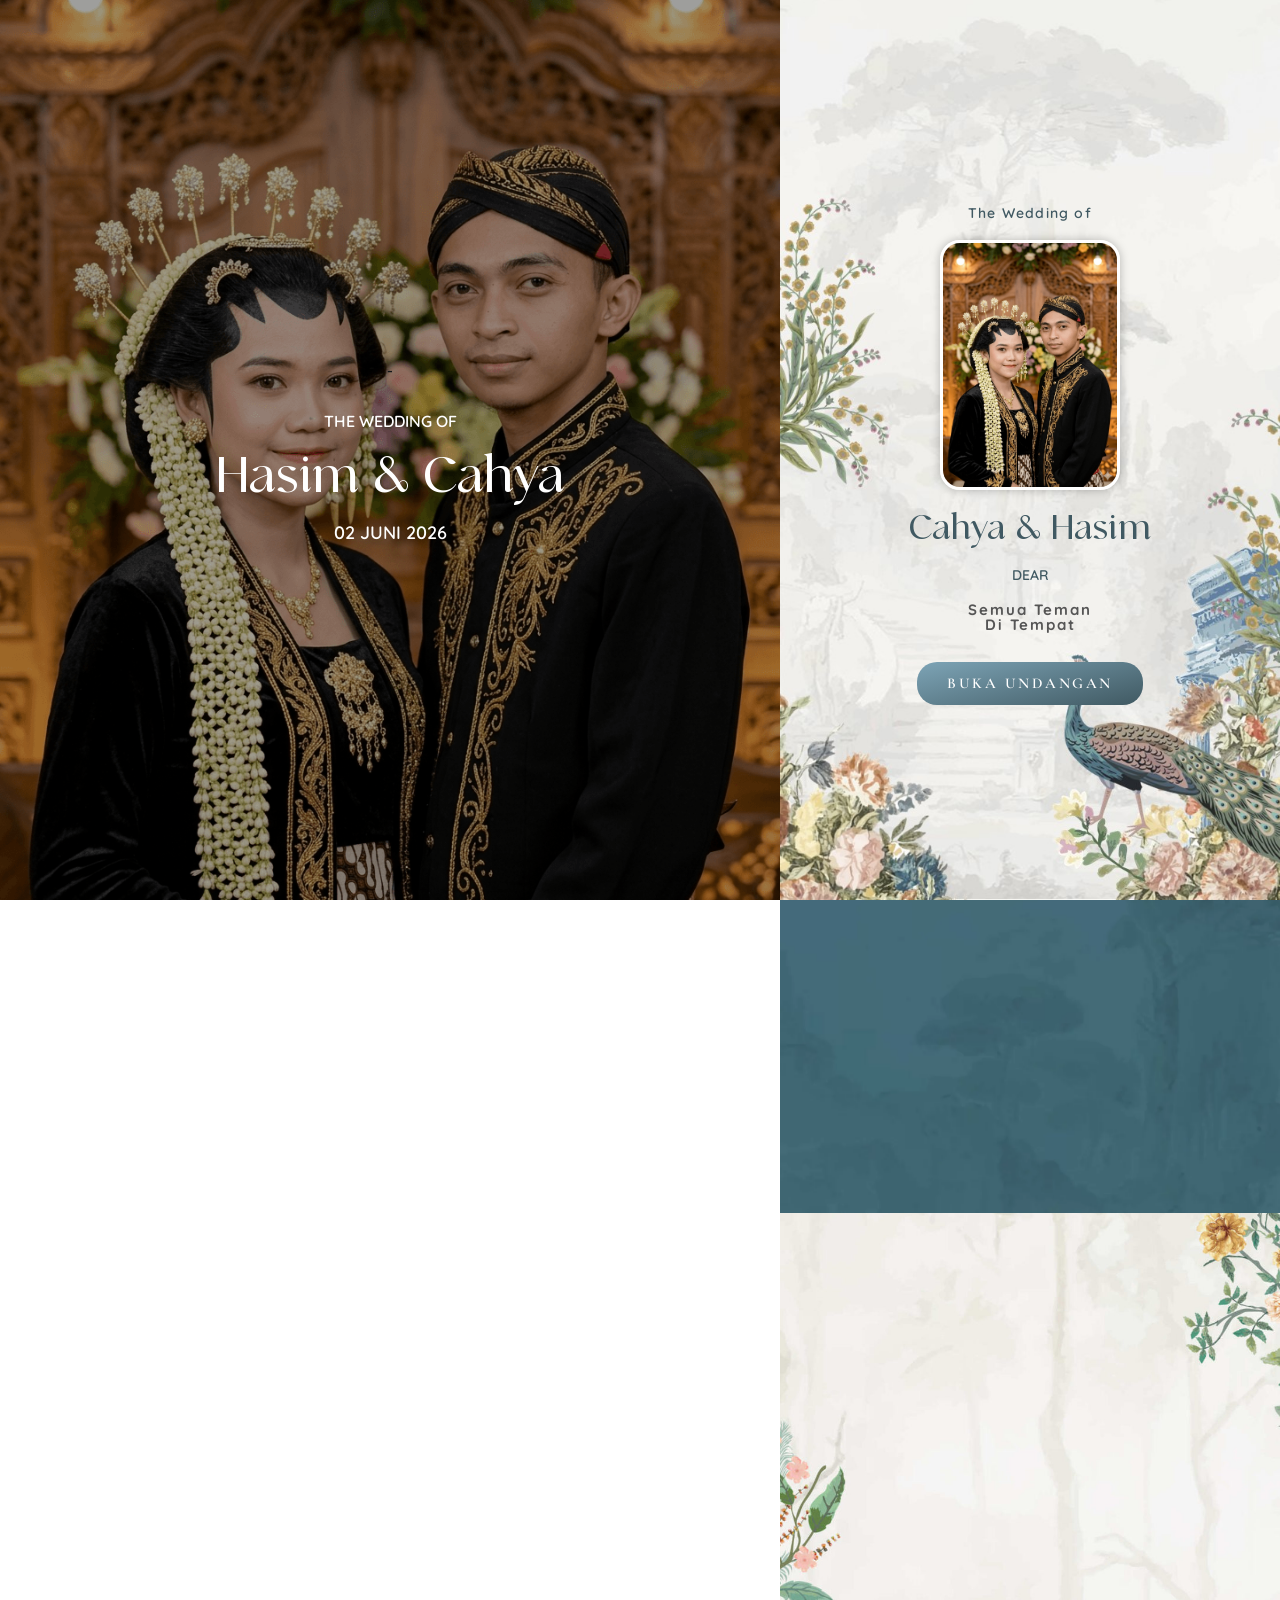
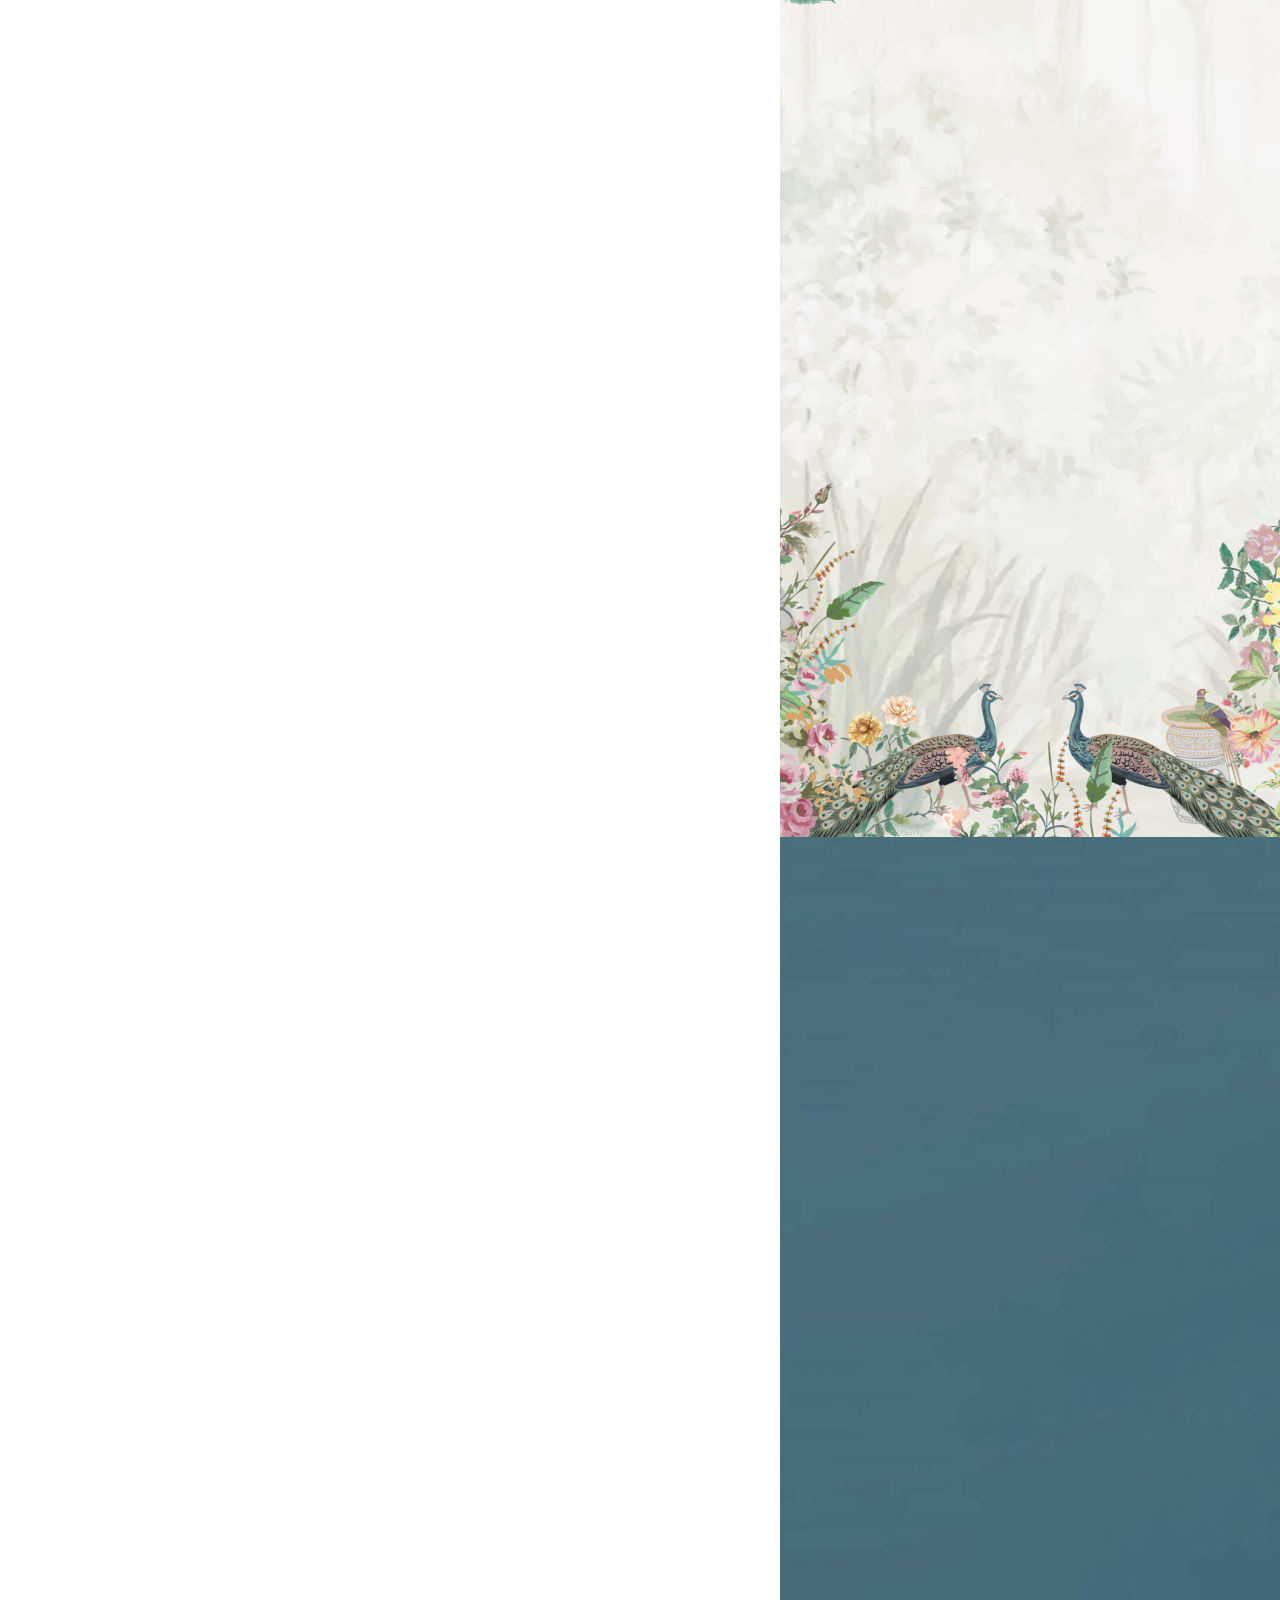
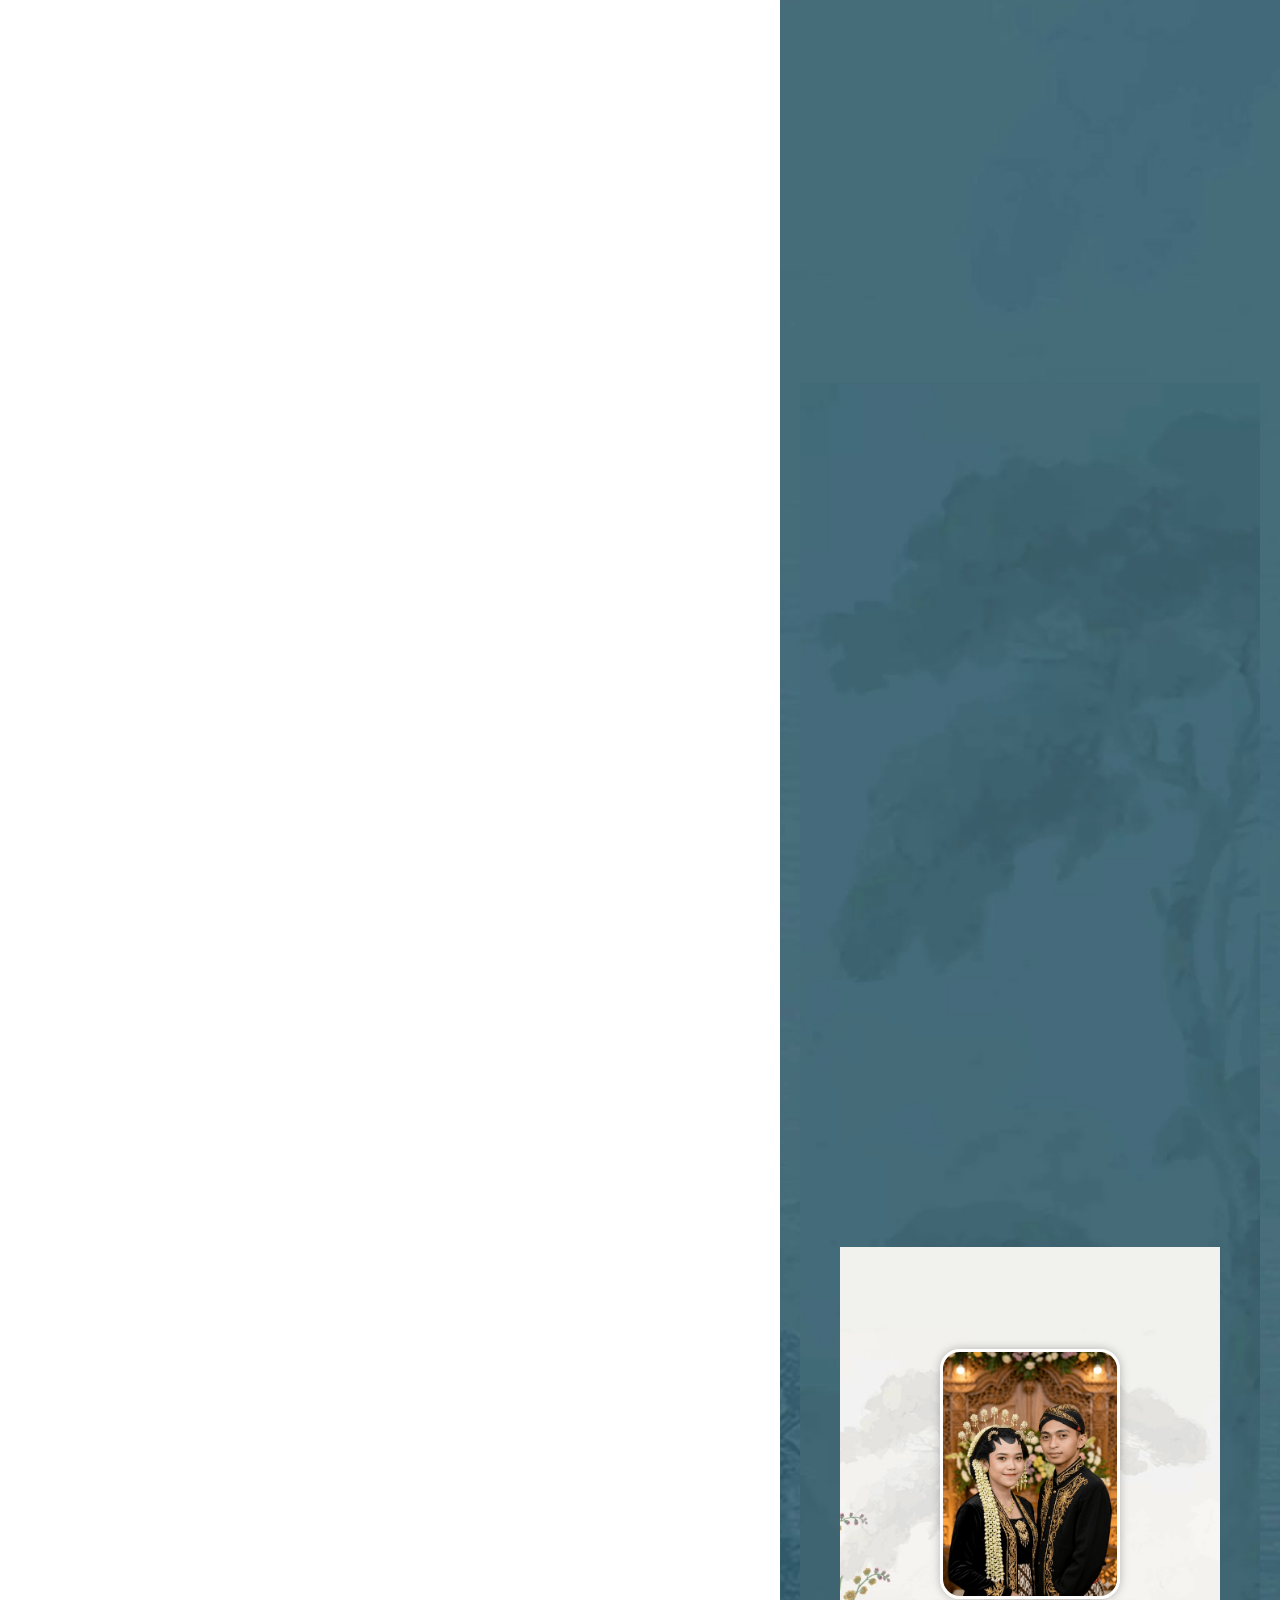
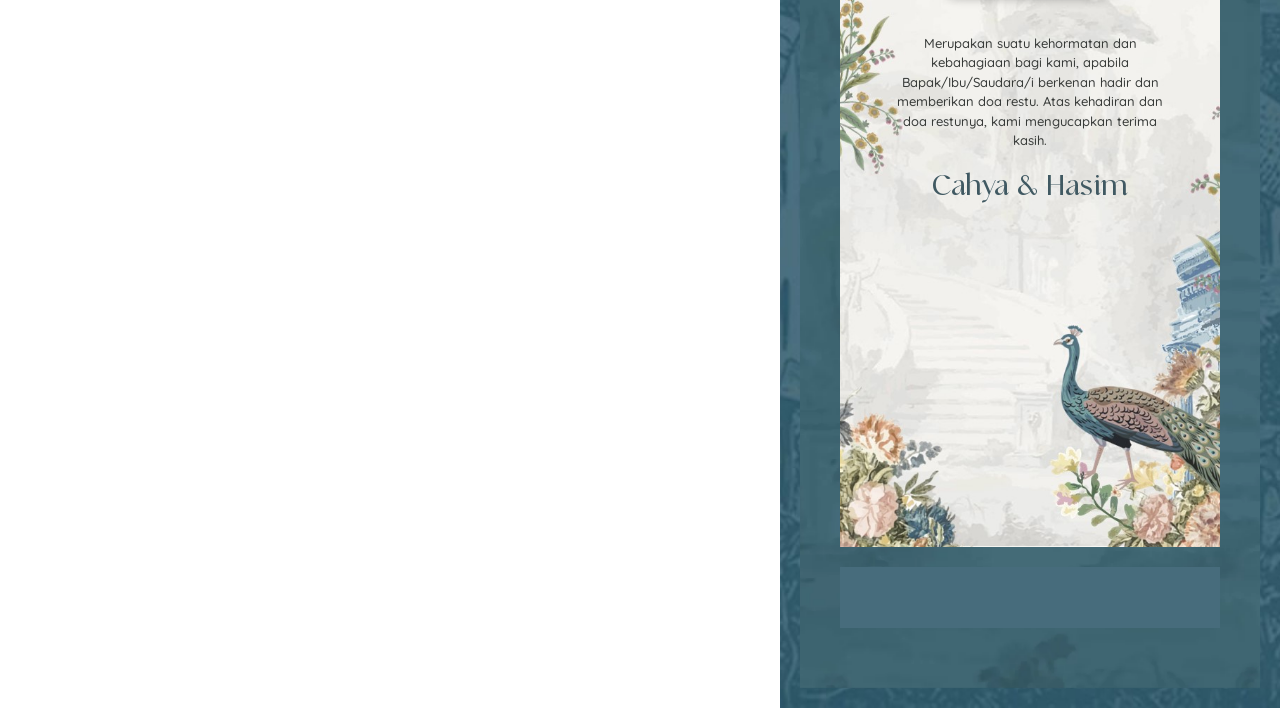
==== index.html @ fc590ac9 "init push" ====
<!DOCTYPE html>
<html lang="id">

<!-- Added by HTTrack --><meta http-equiv="content-type" content="text/html;charset=UTF-8" /><!-- /Added by HTTrack -->
<head>
	<meta charset="UTF-8">
		        <style type="text/css">
            .cui-comment-text img {
                max-width: 100% !important;
            }
        </style>
        <meta name='robots' content='noindex, nofollow' />
<link rel='dns-prefetch' href='./unpkg.com/index.html' />
<link rel='dns-prefetch' href='./cdnjs.cloudflare.com/index.html' />
<style id='wp-img-auto-sizes-contain-inline-css'>
img:is([sizes=auto i],[sizes^="auto," i]){contain-intrinsic-size:3000px 1500px}
/*# sourceURL=wp-img-auto-sizes-contain-inline-css */
</style>
<link rel='stylesheet' id='bdt-uikit-css' href='./wp-content/plugins/weddingpress/assets/css/modules/bdt-uikit5829.css?ver=3.15.1' media='all' />
<link rel='stylesheet' id='ep-helper-css' href='./wp-content/plugins/weddingpress/assets/css/modules/ep-helper5dc4.css?ver=3.2.1.1' media='all' />
<link href="https://cdn.jsdelivr.net/npm/aos@2.3.4/dist/aos.css" rel="stylesheet">
<script src="https://cdn.jsdelivr.net/npm/aos@2.3.4/dist/aos.js"></script>
<style id='wp-emoji-styles-inline-css'>

	img.wp-smiley, img.emoji {
		display: inline !important;
		border: none !important;
		box-shadow: none !important;
		height: 1em !important;
		width: 1em !important;
		margin: 0 0.07em !important;
		vertical-align: -0.1em !important;
		background: none !important;
		padding: 0 !important;
	}
/*# sourceURL=wp-emoji-styles-inline-css */
</style>
<link rel='stylesheet' id='uaf_client_css-css' href='./wp-content/uploads/useanyfont/uafb4bd.css?ver=1775488368' media='all' />
<link rel='stylesheet' id='exad-main-style-css' href='./wp-content/plugins/weddingpress/assets/css/exad-styles.minb34e.css?ver=6.9.4' media='all' />
<link rel='stylesheet' id='cui_style-css' href='./wp-content/plugins/weddingpress/addons/comment-kit2/css/cui_style8a54.css?ver=1.0.0' media='screen' />
<style id='cui_style-inline-css'>

		.cui-wrapper {
		  font-size: 14px
		}
	.cui-post-author {
	color: white !important;
	background: #777 !important;
}

/*Tombol Kirim*/
.cui-wrapper.cui-facebook .cui-wrap-form .cui-container-form input[type="submit"], /*Tombol Kirim*/
.cui-wrapper.cui-facebook .cui-wrap-form .cui-container-form input[type="submit"], .cui-wrapper.cui-facebook .cui-wrap-form .cui-container-form input[type="button"].cui-form-btn {
    width: 100%;
    font-size: 15px !important;
    margin-left: 0px;
}

.cui-wrapper .cui-wrap-form .cui-container-form p.form-submit {
    float: none;
}

.cui-wrapper.cui-facebook .cui-wrap-form {
    border-top: none;
}

.cui_comment_count_card.cui_card-tidak_hadir {
    background-color: #fdbcbc!important;
    color: #ff0000!important;
    border: 0!important;
    border-radius: 8px;
            }

.cui_comment_count_card.cui_card-hadir {
    background-color: #d9f9d3!important;
     color: #473025!important;
    border: 0!important;
    border-radius: 8px;
            }

.cui_comment_count_card.cui_card-masih_ragu {
    background-color: #d5d5d5!important;
     color: #666565!important;
    border: 0!important;
    border-radius: 8px;
}

.cui-wrapper.cui-facebook ul.cui-container-comments li.cui-item-comment {
    border-bottom: 0px solid #ffffff;
}

.cui-wrapper.cui-facebook ul.cui-container-comments {
    border-top: 0px solid #ffffff;
}

	.cui-wrapper ul.cui-container-comments li.cui-item-comment .cui-comment-avatar img {
		max-width: 28px;
		max-height: 28px;
	}
	.cui-wrapper ul.cui-container-comments li.cui-item-comment .cui-comment-content {
		margin-left: 38px;
	}
	.cui-wrapper ul.cui-container-comments li.cui-item-comment ul .cui-comment-avatar img {
		max-width: 24px;
		max-height: 24px;
	}
	.cui-wrapper ul.cui-container-comments li.cui-item-comment ul ul .cui-comment-avatar img {
		max-width: 21px;
		max-height: 21px;
	}
    .cui_comment_count_card.cui_card-tidak_hadir {
    background-color: #d90a11;
    }
    .cui_comment_count_card.cui_card-hadir {
    background-color: #3D9A62;
    }
    .cui_comment_count_card.cui_card-masih_ragu {
    background-color: #d7a916;
    }
	
/*# sourceURL=cui_style-inline-css */
</style>
<link rel='stylesheet' id='wdp-icon-css' href='./wp-content/plugins/weddingpress/assets/css/new-icon.min5dc4.css?ver=3.2.1.1' media='all' />
<link rel='stylesheet' id='hello-elementor-css' href='./wp-content/themes/hello-elementor/assets/css/reseta7da.css?ver=3.4.7' media='all' />
<link rel='stylesheet' id='hello-elementor-theme-style-css' href='./wp-content/themes/hello-elementor/assets/css/themea7da.css?ver=3.4.7' media='all' />
<link rel='stylesheet' id='hello-elementor-header-footer-css' href='./wp-content/themes/hello-elementor/assets/css/header-footera7da.css?ver=3.4.7' media='all' />
<link rel='stylesheet' id='elementor-frontend-css' href='./wp-content/plugins/elementor/assets/css/frontend.min4bf6.css?ver=3.33.2' media='all' />
<link rel='stylesheet' id='elementor-post-4-css' href='./wp-content/uploads/elementor/css/post-41e6b.css?ver=1775488394' media='all' />
<link rel='stylesheet' id='elementor-icons-css' href='./wp-content/plugins/elementor/assets/lib/eicons/css/elementor-icons.mine085.css?ver=5.44.0' media='all' />
<link rel='stylesheet' id='weddingpress-wdp-css' href='./wp-content/plugins/weddingpress/assets/css/wdp5dc4.css?ver=3.2.1.1' media='all' />
<link rel='stylesheet' id='kirim-kit-css' href='./wp-content/plugins/weddingpress/assets/css/guest-book5dc4.css?ver=3.2.1.1' media='all' />
<link rel='stylesheet' id='widget-heading-css' href='./wp-content/plugins/elementor/assets/css/widget-heading.min4bf6.css?ver=3.33.2' media='all' />
<link rel='stylesheet' id='widget-image-css' href='./wp-content/plugins/elementor/assets/css/widget-image.min4bf6.css?ver=3.33.2' media='all' />
<link rel='stylesheet' id='widget-lottie-css' href='./wp-content/plugins/elementor-pro/assets/css/widget-lottie.min5759.css?ver=3.32.1' media='all' />
<link rel='stylesheet' id='e-animation-fadeInDown-css' href='./wp-content/plugins/elementor/assets/lib/animations/styles/fadeInDown.min4bf6.css?ver=3.33.2' media='all' />
<link rel='stylesheet' id='e-animation-zoomIn-css' href='./wp-content/plugins/elementor/assets/lib/animations/styles/zoomIn.min4bf6.css?ver=3.33.2' media='all' />
<link rel='stylesheet' id='e-animation-fadeInUp-css' href='./wp-content/plugins/elementor/assets/lib/animations/styles/fadeInUp.min4bf6.css?ver=3.33.2' media='all' />
<link rel='stylesheet' id='widget-spacer-css' href='./wp-content/plugins/elementor/assets/css/widget-spacer.min4bf6.css?ver=3.33.2' media='all' />
<link rel='stylesheet' id='widget-social-icons-css' href='./wp-content/plugins/elementor/assets/css/widget-social-icons.min4bf6.css?ver=3.33.2' media='all' />
<link rel='stylesheet' id='e-apple-webkit-css' href='./wp-content/plugins/elementor/assets/css/conditionals/apple-webkit.min4bf6.css?ver=3.33.2' media='all' />
<link rel='stylesheet' id='swiper-css' href='./wp-content/plugins/elementor/assets/lib/swiper/v8/css/swiper.min94a4.css?ver=8.4.5' media='all' />
<link rel='stylesheet' id='e-swiper-css' href='./wp-content/plugins/elementor/assets/css/conditionals/e-swiper.min4bf6.css?ver=3.33.2' media='all' />
<link rel='stylesheet' id='widget-gallery-css' href='./wp-content/plugins/elementor-pro/assets/css/widget-gallery.min5759.css?ver=3.32.1' media='all' />
<link rel='stylesheet' id='elementor-gallery-css' href='./wp-content/plugins/elementor/assets/lib/e-gallery/css/e-gallery.min7359.css?ver=1.2.0' media='all' />
<link rel='stylesheet' id='e-transitions-css' href='./wp-content/plugins/elementor-pro/assets/css/conditionals/transitions.min5759.css?ver=3.32.1' media='all' />
<link rel='stylesheet' id='e-animation-shrink-css' href='./wp-content/plugins/elementor/assets/lib/animations/styles/e-animation-shrink.min4bf6.css?ver=3.33.2' media='all' />
<link rel='stylesheet' id='e-sticky-css' href='./wp-content/plugins/elementor-pro/assets/css/modules/sticky.min5759.css?ver=3.32.1' media='all' />
<link rel='stylesheet' id='elementor-post-21373-css' href='./wp-content/uploads/elementor/css/post-2137364c4.css?ver=1775488536' media='all' />
<link rel='stylesheet' id='elementor-gf-local-roboto-css' href='./wp-content/uploads/elementor/google-fonts/css/robotoe99d.css?ver=1745905774' media='all' />
<link rel='stylesheet' id='elementor-gf-local-robotoslab-css' href='./wp-content/uploads/elementor/google-fonts/css/robotoslabc89b.css?ver=1745905777' media='all' />
<link rel='stylesheet' id='elementor-gf-local-quicksand-css' href='./wp-content/uploads/elementor/google-fonts/css/quicksandc779.css?ver=1745905872' media='all' />
<link rel='stylesheet' id='elementor-gf-local-cormorantgaramond-css' href='./wp-content/uploads/elementor/google-fonts/css/cormorantgaramond43e2.css?ver=1745905805' media='all' />
<link rel='stylesheet' id='elementor-gf-local-poppins-css' href='./wp-content/uploads/elementor/google-fonts/css/poppinsc322.css?ver=1745905814' media='all' />
<link rel='stylesheet' id='elementor-gf-local-jura-css' href='./wp-content/uploads/elementor/google-fonts/css/jurab49c.css?ver=1745905788' media='all' />
<link rel='stylesheet' id='elementor-gf-local-montserrat-css' href='./wp-content/uploads/elementor/google-fonts/css/montserrat5cac.css?ver=1745905793' media='all' />
<link rel='stylesheet' id='elementor-icons-shared-0-css' href='./wp-content/plugins/elementor/assets/lib/font-awesome/css/fontawesome.min52d5.css?ver=5.15.3' media='all' />
<link rel='stylesheet' id='elementor-icons-fa-brands-css' href='./wp-content/plugins/elementor/assets/lib/font-awesome/css/brands.min52d5.css?ver=5.15.3' media='all' />
<link rel='stylesheet' id='elementor-icons-fa-solid-css' href='./wp-content/plugins/elementor/assets/lib/font-awesome/css/solid.min52d5.css?ver=5.15.3' media='all' />
<link rel='stylesheet' id='elementor-icons-fa-regular-css' href='./wp-content/plugins/elementor/assets/lib/font-awesome/css/regular.min52d5.css?ver=5.15.3' media='all' />
<script src="./wp-includes/js/jquery/jquery.minf43b.js?ver=3.7.1" id="jquery-core-js"></script>
<script src="./wp-includes/js/jquery/jquery-migrate.min5589.js?ver=3.4.1" id="jquery-migrate-js"></script>
<link rel="https://api.w.org/" href="./wp-json/index.html" /><link rel="alternate" title="JSON" type="application/json" href="./wp-json/wp/v2/pages/21373.json" /><link rel="EditURI" type="application/rsd+xml" title="RSD" href="./xmlrpc0db0.php?rsd" />
<meta name="generator" content="WordPress 6.9.4" />
<link rel='shortlink' href='./indexc780.html?p=21373' />
<meta name="generator" content="Elementor 3.33.2; features: additional_custom_breakpoints; settings: css_print_method-external, google_font-enabled, font_display-auto">
<link href="./unpkg.com/aos@2.3.1/dist/aos.css" rel="stylesheet">
			<style>
				.e-con.e-parent:nth-of-type(n+4):not(.e-lazyloaded):not(.e-no-lazyload),
				.e-con.e-parent:nth-of-type(n+4):not(.e-lazyloaded):not(.e-no-lazyload) * {
					background-image: none !important;
				}
				@media screen and (max-height: 1024px) {
					.e-con.e-parent:nth-of-type(n+3):not(.e-lazyloaded):not(.e-no-lazyload),
					.e-con.e-parent:nth-of-type(n+3):not(.e-lazyloaded):not(.e-no-lazyload) * {
						background-image: none !important;
					}
				}
				@media screen and (max-height: 640px) {
					.e-con.e-parent:nth-of-type(n+2):not(.e-lazyloaded):not(.e-no-lazyload),
					.e-con.e-parent:nth-of-type(n+2):not(.e-lazyloaded):not(.e-no-lazyload) * {
						background-image: none !important;
					}
				}
			</style>
			<style class='wp-fonts-local'>
@font-face{font-family:anydore;font-style:normal;font-weight:400;font-display:fallback;src:url('./wp-content/uploads/useanyfont/7407Anydore.woff2') format('woff2');}
@font-face{font-family:dearsarah;font-style:normal;font-weight:400;font-display:fallback;src:url('./wp-content/uploads/useanyfont/1490DearSarah.woff2') format('woff2');}
@font-face{font-family:spring-in-may;font-style:normal;font-weight:400;font-display:fallback;src:url('./wp-content/uploads/useanyfont/2678Spring-in-may.woff2') format('woff2');}
@font-face{font-family:dear-sarah;font-style:normal;font-weight:400;font-display:fallback;src:url('./wp-content/uploads/useanyfont/1435Dear-Sarah.woff2') format('woff2');}
@font-face{font-family:coffee-extra;font-style:normal;font-weight:400;font-display:fallback;src:url('./wp-content/uploads/useanyfont/9281Coffee-Extra.woff2') format('woff2');}
@font-face{font-family:autumn;font-style:normal;font-weight:400;font-display:fallback;src:url('./wp-content/uploads/useanyfont/2546Autumn.woff2') format('woff2');}
@font-face{font-family:freestyle;font-style:normal;font-weight:400;font-display:fallback;src:url('./wp-content/uploads/useanyfont/1847Freestyle.woff2') format('woff2');}
@font-face{font-family:rainbow-in-june;font-style:normal;font-weight:400;font-display:fallback;src:url('./wp-content/uploads/useanyfont/3828Rainbow-in-June.woff2') format('woff2');}
@font-face{font-family:strawberrycupcakes;font-style:normal;font-weight:400;font-display:fallback;src:url('./wp-content/uploads/useanyfont/513StrawberryCupcakes.woff2') format('woff2');}
@font-face{font-family:mishka;font-style:normal;font-weight:400;font-display:fallback;src:url('./wp-content/uploads/useanyfont/7924Mishka.woff2') format('woff2');}
@font-face{font-family:coffe-for-breakfast;font-style:normal;font-weight:400;font-display:fallback;src:url('./wp-content/uploads/useanyfont/2669Coffe-for-breakfast.woff2') format('woff2');}
@font-face{font-family:hashiba;font-style:normal;font-weight:400;font-display:fallback;src:url('./wp-content/uploads/useanyfont/4323Hashiba.woff2') format('woff2');}
@font-face{font-family:calvino;font-style:normal;font-weight:400;font-display:fallback;src:url('./wp-content/uploads/useanyfont/8024Calvino.woff2') format('woff2');}
@font-face{font-family:winterbeauty-script;font-style:normal;font-weight:400;font-display:fallback;src:url('./wp-content/uploads/useanyfont/604Winterbeauty-Script.woff2') format('woff2');}
@font-face{font-family:back-to-school;font-style:normal;font-weight:400;font-display:fallback;src:url('./wp-content/uploads/useanyfont/6655Back-to-School.woff2') format('woff2');}
@font-face{font-family:revania;font-style:normal;font-weight:400;font-display:fallback;src:url('./wp-content/uploads/useanyfont/8713Revania.woff2') format('woff2');}
@font-face{font-family:italianno;font-style:normal;font-weight:400;font-display:fallback;src:url('./wp-content/uploads/useanyfont/4215Italianno.woff2') format('woff2');}
@font-face{font-family:traditional-arabic;font-style:normal;font-weight:400;font-display:fallback;src:url('./wp-content/uploads/useanyfont/8462Traditional-arabic.woff2') format('woff2');}
@font-face{font-family:redrains-demo;font-style:normal;font-weight:400;font-display:fallback;src:url('./wp-content/uploads/useanyfont/2837Redrains-demo.woff2') format('woff2');}
@font-face{font-family:black-rotela;font-style:normal;font-weight:400;font-display:fallback;src:url('./wp-content/uploads/useanyfont/9689Black-Rotela.woff2') format('woff2');}
@font-face{font-family:mainstay;font-style:normal;font-weight:400;font-display:fallback;src:url('./wp-content/uploads/useanyfont/5504Mainstay.woff2') format('woff2');}
@font-face{font-family:monoline;font-style:normal;font-weight:400;font-display:fallback;src:url('./wp-content/uploads/useanyfont/7448Monoline.woff2') format('woff2');}
@font-face{font-family:praise;font-style:normal;font-weight:400;font-display:fallback;src:url('./wp-content/uploads/useanyfont/7012Praise.woff2') format('woff2');}
@font-face{font-family:playball;font-style:normal;font-weight:400;font-display:fallback;src:url('./wp-content/uploads/useanyfont/3194Playball.woff2') format('woff2');}
@font-face{font-family:the-californication;font-style:normal;font-weight:400;font-display:fallback;src:url('./wp-content/uploads/useanyfont/1083The-Californication.woff2') format('woff2');}
@font-face{font-family:photograph;font-style:normal;font-weight:400;font-display:fallback;src:url('./wp-content/uploads/useanyfont/9331Photograph.woff2') format('woff2');}
@font-face{font-family:muthiara;font-style:normal;font-weight:400;font-display:fallback;src:url('./wp-content/uploads/useanyfont/6587Muthiara.woff2') format('woff2');}
@font-face{font-family:high_spirited;font-style:normal;font-weight:400;font-display:fallback;src:url('./wp-content/uploads/useanyfont/8207High_spirited.woff2') format('woff2');}
@font-face{font-family:tangerin;font-style:normal;font-weight:400;font-display:fallback;src:url('./wp-content/uploads/useanyfont/9294Tangerin.woff2') format('woff2');}
@font-face{font-family:bernardo;font-style:normal;font-weight:400;font-display:fallback;src:url('./wp-content/uploads/useanyfont/3318Bernardo.woff2') format('woff2');}
@font-face{font-family:grithani;font-style:normal;font-weight:400;font-display:fallback;src:url('./wp-content/uploads/useanyfont/3157Grithani.woff2') format('woff2');}
@font-face{font-family:agencyfb-bold;font-style:normal;font-weight:400;font-display:fallback;src:url('./wp-content/uploads/useanyfont/5025AgencyFB-Bold.woff2') format('woff2');}
@font-face{font-family:cream-cake;font-style:normal;font-weight:400;font-display:fallback;src:url('./wp-content/uploads/useanyfont/8323Cream-Cake.woff2') format('woff2');}
@font-face{font-family:trajan;font-style:normal;font-weight:400;font-display:fallback;src:url('./wp-content/uploads/useanyfont/2989Trajan.woff2') format('woff2');}
@font-face{font-family:monotype-corsiva;font-style:normal;font-weight:400;font-display:fallback;src:url('./wp-content/uploads/useanyfont/5088Monotype-Corsiva.woff2') format('woff2');}
@font-face{font-family:mutiara;font-style:normal;font-weight:400;font-display:fallback;src:url('./wp-content/uploads/useanyfont/7291Mutiara.woff2') format('woff2');}
@font-face{font-family:carolyna-pro-black;font-style:normal;font-weight:400;font-display:fallback;src:url('./wp-content/uploads/useanyfont/3891Carolyna-Pro-Black.woff2') format('woff2');}
@font-face{font-family:belisha;font-style:normal;font-weight:400;font-display:fallback;src:url('./wp-content/uploads/useanyfont/9015Belisha.woff2') format('woff2');}
@font-face{font-family:bohemian;font-style:normal;font-weight:400;font-display:fallback;src:url('./wp-content/uploads/useanyfont/271Bohemian.woff2') format('woff2');}
@font-face{font-family:bodebeck;font-style:normal;font-weight:400;font-display:fallback;src:url('./wp-content/uploads/useanyfont/2535Bodebeck.woff2') format('woff2');}
@font-face{font-family:the-bernardo;font-style:normal;font-weight:400;font-display:fallback;src:url('./wp-content/uploads/useanyfont/7942The-bernardo.woff2') format('woff2');}
@font-face{font-family:vogue;font-style:normal;font-weight:400;font-display:fallback;src:url('./wp-content/uploads/useanyfont/4389Vogue.woff2') format('woff2');}
@font-face{font-family:pinyonscript-regular;font-style:normal;font-weight:400;font-display:fallback;src:url('./wp-content/uploads/useanyfont/8612PinyonScript-Regular.woff2') format('woff2');}
@font-face{font-family:hennypenny;font-style:normal;font-weight:400;font-display:fallback;src:url('./wp-content/uploads/useanyfont/339HennyPenny.woff2') format('woff2');}
@font-face{font-family:sweet-saturday;font-style:normal;font-weight:400;font-display:fallback;src:url('./wp-content/uploads/useanyfont/5014Sweet-Saturday.woff2') format('woff2');}
@font-face{font-family:rumraisin;font-style:normal;font-weight:400;font-display:fallback;src:url('./wp-content/uploads/useanyfont/9746RumRaisin.woff2') format('woff2');}
@font-face{font-family:poorstory;font-style:normal;font-weight:400;font-display:fallback;src:url('./wp-content/uploads/useanyfont/8630PoorStory.woff2') format('woff2');}
@font-face{font-family:matrix;font-style:normal;font-weight:400;font-display:fallback;src:url('./wp-content/uploads/useanyfont/3365matrix.woff2') format('woff2');}
@font-face{font-family:bebas-neue;font-style:normal;font-weight:400;font-display:fallback;src:url('./wp-content/uploads/useanyfont/9311Bebas-Neue.woff2') format('woff2');}
@font-face{font-family:akaya-kanadaka;font-style:normal;font-weight:400;font-display:fallback;src:url('./wp-content/uploads/useanyfont/5638Akaya-Kanadaka.woff2') format('woff2');}
@font-face{font-family:delius-swash-caps;font-style:normal;font-weight:400;font-display:fallback;src:url('./wp-content/uploads/useanyfont/5359Delius-Swash-Caps.woff2') format('woff2');}
@font-face{font-family:chilanka;font-style:normal;font-weight:400;font-display:fallback;src:url('./wp-content/uploads/useanyfont/5914Chilanka.woff2') format('woff2');}
@font-face{font-family:autumn-in-november;font-style:normal;font-weight:400;font-display:fallback;src:url('./wp-content/uploads/useanyfont/1300Autumn-in-November.woff2') format('woff2');}
@font-face{font-family:skranji;font-style:normal;font-weight:400;font-display:fallback;src:url('./wp-content/uploads/useanyfont/4226Skranji.woff2') format('woff2');}
@font-face{font-family:gallerymodern-webfon;font-style:normal;font-weight:400;font-display:fallback;src:url('./wp-content/uploads/useanyfont/3971gallerymodern-webfon.woff2') format('woff2');}
@font-face{font-family:gallerymodern-webfon;font-style:normal;font-weight:400;font-display:fallback;src:url('./wp-content/uploads/useanyfont/9483gallerymodern-webfon.woff2') format('woff2');}
@font-face{font-family:laluxesscript-regula;font-style:normal;font-weight:400;font-display:fallback;src:url('./wp-content/uploads/useanyfont/2366LaLuxesScript-Regula.woff2') format('woff2');}
@font-face{font-family:laluxesscript-regula;font-style:normal;font-weight:400;font-display:fallback;src:url('./wp-content/uploads/useanyfont/9441LaLuxesScript-Regula.woff2') format('woff2');}
@font-face{font-family:oakes-grotesk-regula;font-style:normal;font-weight:400;font-display:fallback;src:url('./wp-content/uploads/useanyfont/6648Oakes-Grotesk-Regula.woff2') format('woff2');}
@font-face{font-family:welcome-ramadhan;font-style:normal;font-weight:400;font-display:fallback;src:url('./wp-content/uploads/useanyfont/3003welcome-ramadhan.woff2') format('woff2');}
@font-face{font-family:aladin;font-style:normal;font-weight:400;font-display:fallback;src:url('./wp-content/uploads/useanyfont/3952Aladin.woff2') format('woff2');}
@font-face{font-family:analogue;font-style:normal;font-weight:400;font-display:fallback;src:url('./wp-content/uploads/useanyfont/339Analogue.woff2') format('woff2');}
@font-face{font-family:analogue;font-style:normal;font-weight:400;font-display:fallback;src:url('./wp-content/uploads/useanyfont/1261Analogue.woff2') format('woff2');}
@font-face{font-family:creattion;font-style:normal;font-weight:400;font-display:fallback;src:url('./wp-content/uploads/useanyfont/714Creattion.woff2') format('woff2');}
@font-face{font-family:creattion;font-style:normal;font-weight:400;font-display:fallback;src:url('./wp-content/uploads/useanyfont/4013Creattion.woff2') format('woff2');}
@font-face{font-family:editors-light;font-style:normal;font-weight:400;font-display:fallback;src:url('./wp-content/uploads/useanyfont/9404Editors-Light.woff2') format('woff2');}
@font-face{font-family:editors-light;font-style:normal;font-weight:400;font-display:fallback;src:url('./wp-content/uploads/useanyfont/6212Editors-Light.woff2') format('woff2');}
@font-face{font-family:power;font-style:normal;font-weight:400;font-display:fallback;src:url('./wp-content/uploads/useanyfont/7107power.woff2') format('woff2');}
@font-face{font-family:power;font-style:normal;font-weight:400;font-display:fallback;src:url('./wp-content/uploads/useanyfont/4526power.woff2') format('woff2');}
@font-face{font-family:maglonyfreeversion;font-style:normal;font-weight:400;font-display:fallback;src:url('./wp-content/uploads/useanyfont/5509Maglonyfreeversion.woff2') format('woff2');}
@font-face{font-family:adinekir;font-style:normal;font-weight:400;font-display:fallback;src:url('./wp-content/uploads/useanyfont/6796adinekir.woff2') format('woff2');}
@font-face{font-family:boheme-floral;font-style:normal;font-weight:400;font-display:fallback;src:url('./wp-content/uploads/useanyfont/943Boheme-Floral.woff2') format('woff2');}
@font-face{font-family:hatolie;font-style:normal;font-weight:400;font-display:fallback;src:url('./wp-content/uploads/useanyfont/2484Hatolie.woff2') format('woff2');}
@font-face{font-family:iskry;font-style:normal;font-weight:400;font-display:fallback;src:url('./wp-content/uploads/useanyfont/5573iskry.woff2') format('woff2');}
@font-face{font-family:dk-plague-master;font-style:normal;font-weight:400;font-display:fallback;src:url('./wp-content/uploads/useanyfont/6025DK-Plague-Master.woff2') format('woff2');}
@font-face{font-family:newyork;font-style:normal;font-weight:400;font-display:fallback;src:url('./wp-content/uploads/useanyfont/418NewYork.woff2') format('woff2');}
@font-face{font-family:vtks-bandoleones;font-style:normal;font-weight:400;font-display:fallback;src:url('./wp-content/uploads/useanyfont/8398Vtks-Bandoleones.woff2') format('woff2');}
@font-face{font-family:collina-regular;font-style:normal;font-weight:400;font-display:fallback;src:url('./wp-content/uploads/useanyfont/4526Collina-Regular.woff2') format('woff2');}
@font-face{font-family:anabele;font-style:normal;font-weight:400;font-display:fallback;src:url('./wp-content/uploads/useanyfont/5086Anabele.woff2') format('woff2');}
@font-face{font-family:walbaumdisplay;font-style:normal;font-weight:400;font-display:fallback;src:url('./wp-content/uploads/useanyfont/8373WalbaumDisplay.woff2') format('woff2');}
@font-face{font-family:alumatica-regular;font-style:normal;font-weight:400;font-display:fallback;src:url('./wp-content/uploads/useanyfont/1427Alumatica-Regular.woff2') format('woff2');}
@font-face{font-family:paris;font-style:normal;font-weight:400;font-display:fallback;src:url('./wp-content/uploads/useanyfont/1539paris.woff2') format('woff2');}
@font-face{font-family:edensor;font-style:normal;font-weight:400;font-display:fallback;src:url('./wp-content/uploads/useanyfont/310Edensor.woff2') format('woff2');}
@font-face{font-family:bon-vivan-regular;font-style:normal;font-weight:400;font-display:fallback;src:url('./wp-content/uploads/useanyfont/4237bon-vivan-regular.woff2') format('woff2');}
@font-face{font-family:edwardian-script;font-style:normal;font-weight:400;font-display:fallback;src:url('./wp-content/uploads/useanyfont/7592Edwardian-Script.woff2') format('woff2');}
@font-face{font-family:roserri;font-style:normal;font-weight:400;font-display:fallback;src:url('./wp-content/uploads/useanyfont/5588Roserri.woff2') format('woff2');}
@font-face{font-family:aphrodite-slim-text;font-style:normal;font-weight:400;font-display:fallback;src:url('./wp-content/uploads/useanyfont/9462Aphrodite-Slim-Text.woff2') format('woff2');}
@font-face{font-family:garlicha;font-style:normal;font-weight:400;font-display:fallback;src:url('./wp-content/uploads/useanyfont/6616garlicha.woff2') format('woff2');}
@font-face{font-family:baskerville-old-face;font-style:normal;font-weight:400;font-display:fallback;src:url('./wp-content/uploads/useanyfont/4320baskerville-old-face.woff2') format('woff2');}
@font-face{font-family:italiana-regular;font-style:normal;font-weight:400;font-display:fallback;src:url('./wp-content/uploads/useanyfont/5666Italiana-Regular.woff2') format('woff2');}
@font-face{font-family:iskry-regular;font-style:normal;font-weight:400;font-display:fallback;src:url('./wp-content/uploads/useanyfont/4236Iskry-Regular.woff2') format('woff2');}
@font-face{font-family:abhaya-libre;font-style:normal;font-weight:400;font-display:fallback;src:url('./wp-content/uploads/useanyfont/3376Abhaya-Libre.woff2') format('woff2');}
@font-face{font-family:sabonltstd-italic;font-style:normal;font-weight:400;font-display:fallback;src:url('./wp-content/uploads/useanyfont/2819SabonLTStd-Italic.woff2') format('woff2');}
@font-face{font-family:saudagar;font-style:normal;font-weight:400;font-display:fallback;src:url('./wp-content/uploads/useanyfont/9218Saudagar.woff2') format('woff2');}
@font-face{font-family:senja-mentari-demo;font-style:normal;font-weight:400;font-display:fallback;src:url('./wp-content/uploads/useanyfont/3500Senja-Mentari-Demo.woff2') format('woff2');}
@font-face{font-family:senja-mentari-demo;font-style:normal;font-weight:400;font-display:fallback;src:url('./wp-content/uploads/useanyfont/9230Senja-Mentari-Demo.woff2') format('woff2');}
@font-face{font-family:senja-mentari-demo;font-style:normal;font-weight:400;font-display:fallback;src:url('./wp-content/uploads/useanyfont/3651Senja-Mentari-Demo.woff2') format('woff2');}
@font-face{font-family:south;font-style:normal;font-weight:400;font-display:fallback;src:url('./wp-content/uploads/useanyfont/3115South.woff2') format('woff2');}
@font-face{font-family:alcantera-serif;font-style:normal;font-weight:400;font-display:fallback;src:url('./wp-content/uploads/useanyfont/2928Alcantera-Serif.woff2') format('woff2');}
@font-face{font-family:aston-script;font-style:normal;font-weight:400;font-display:fallback;src:url('./wp-content/uploads/useanyfont/3791Aston-Script.woff2') format('woff2');}
@font-face{font-family:brown-sugar;font-style:normal;font-weight:400;font-display:fallback;src:url('./wp-content/uploads/useanyfont/2482Brown-Sugar.woff2') format('woff2');}
@font-face{font-family:greatness-regular;font-style:normal;font-weight:400;font-display:fallback;src:url('./wp-content/uploads/useanyfont/9290Greatness-Regular.woff2') format('woff2');}
@font-face{font-family:ivy-mode;font-style:normal;font-weight:400;font-display:fallback;src:url('./wp-content/uploads/useanyfont/4964Ivy-Mode.woff2') format('woff2');}
@font-face{font-family:melindaevania;font-style:normal;font-weight:400;font-display:fallback;src:url('./wp-content/uploads/useanyfont/4202MelindaEvania.woff2') format('woff2');}
@font-face{font-family:romauntgaolines;font-style:normal;font-weight:400;font-display:fallback;src:url('./wp-content/uploads/useanyfont/326RomauntGaolines.woff2') format('woff2');}
@font-face{font-family:san-miguel;font-style:normal;font-weight:400;font-display:fallback;src:url('./wp-content/uploads/useanyfont/1300San-Miguel.woff2') format('woff2');}
@font-face{font-family:bickham-script-pro-r;font-style:normal;font-weight:400;font-display:fallback;src:url('./wp-content/uploads/useanyfont/65Bickham-Script-Pro-R.woff2') format('woff2');}
@font-face{font-family:tangerine;font-style:normal;font-weight:400;font-display:fallback;src:url('./wp-content/uploads/useanyfont/2129Tangerine.woff2') format('woff2');}
@font-face{font-family:rolasansignature;font-style:normal;font-weight:400;font-display:fallback;src:url('./wp-content/uploads/useanyfont/5876rolasansignature.woff2') format('woff2');}
@font-face{font-family:parisienne;font-style:normal;font-weight:400;font-display:fallback;src:url('./wp-content/uploads/useanyfont/3205Parisienne.woff2') format('woff2');}
@font-face{font-family:tempting;font-style:normal;font-weight:400;font-display:fallback;src:url('./wp-content/uploads/useanyfont/9802Tempting.woff2') format('woff2');}
@font-face{font-family:mrgabe-regular;font-style:normal;font-weight:400;font-display:fallback;src:url('./wp-content/uploads/useanyfont/7704MrGabe-Regular.woff2') format('woff2');}
@font-face{font-family:desirable-bursh-text;font-style:normal;font-weight:400;font-display:fallback;src:url('./wp-content/uploads/useanyfont/7406Desirable-Bursh-Text.woff2') format('woff2');}
@font-face{font-family:snellbt;font-style:normal;font-weight:400;font-display:fallback;src:url('./wp-content/uploads/useanyfont/7055SnellBT.woff2') format('woff2');}
</style>
<link rel="icon" href="./wp-content/uploads/2025/03/cropped-PUNAKAWAN-32x32.png" sizes="32x32" />
<link rel="icon" href="./wp-content/uploads/2025/03/cropped-PUNAKAWAN-192x192.png" sizes="192x192" />
<link rel="apple-touch-icon" href="./wp-content/uploads/2025/03/cropped-PUNAKAWAN-180x180.png" />
<meta name="msapplication-TileImage" content="" />
		<style id="wp-custom-css">
			.elementor-button-wrapper {
    margin-top: 10px;
    margin-bottom: 10px;
}

p {
    margin-top: 0;
    margin-bottom: 0;
}

		</style>
			<meta name="viewport" content="width=device-width, initial-scale=1.0, viewport-fit=cover" /><style id='global-styles-inline-css'>
:root{--wp--preset--aspect-ratio--square: 1;--wp--preset--aspect-ratio--4-3: 4/3;--wp--preset--aspect-ratio--3-4: 3/4;--wp--preset--aspect-ratio--3-2: 3/2;--wp--preset--aspect-ratio--2-3: 2/3;--wp--preset--aspect-ratio--16-9: 16/9;--wp--preset--aspect-ratio--9-16: 9/16;--wp--preset--color--black: #000000;--wp--preset--color--cyan-bluish-gray: #abb8c3;--wp--preset--color--white: #ffffff;--wp--preset--color--pale-pink: #f78da7;--wp--preset--color--vivid-red: #cf2e2e;--wp--preset--color--luminous-vivid-orange: #ff6900;--wp--preset--color--luminous-vivid-amber: #fcb900;--wp--preset--color--light-green-cyan: #7bdcb5;--wp--preset--color--vivid-green-cyan: #00d084;--wp--preset--color--pale-cyan-blue: #8ed1fc;--wp--preset--color--vivid-cyan-blue: #0693e3;--wp--preset--color--vivid-purple: #9b51e0;--wp--preset--gradient--vivid-cyan-blue-to-vivid-purple: linear-gradient(135deg,rgb(6,147,227) 0%,rgb(155,81,224) 100%);--wp--preset--gradient--light-green-cyan-to-vivid-green-cyan: linear-gradient(135deg,rgb(122,220,180) 0%,rgb(0,208,130) 100%);--wp--preset--gradient--luminous-vivid-amber-to-luminous-vivid-orange: linear-gradient(135deg,rgb(252,185,0) 0%,rgb(255,105,0) 100%);--wp--preset--gradient--luminous-vivid-orange-to-vivid-red: linear-gradient(135deg,rgb(255,105,0) 0%,rgb(207,46,46) 100%);--wp--preset--gradient--very-light-gray-to-cyan-bluish-gray: linear-gradient(135deg,rgb(238,238,238) 0%,rgb(169,184,195) 100%);--wp--preset--gradient--cool-to-warm-spectrum: linear-gradient(135deg,rgb(74,234,220) 0%,rgb(151,120,209) 20%,rgb(207,42,186) 40%,rgb(238,44,130) 60%,rgb(251,105,98) 80%,rgb(254,248,76) 100%);--wp--preset--gradient--blush-light-purple: linear-gradient(135deg,rgb(255,206,236) 0%,rgb(152,150,240) 100%);--wp--preset--gradient--blush-bordeaux: linear-gradient(135deg,rgb(254,205,165) 0%,rgb(254,45,45) 50%,rgb(107,0,62) 100%);--wp--preset--gradient--luminous-dusk: linear-gradient(135deg,rgb(255,203,112) 0%,rgb(199,81,192) 50%,rgb(65,88,208) 100%);--wp--preset--gradient--pale-ocean: linear-gradient(135deg,rgb(255,245,203) 0%,rgb(182,227,212) 50%,rgb(51,167,181) 100%);--wp--preset--gradient--electric-grass: linear-gradient(135deg,rgb(202,248,128) 0%,rgb(113,206,126) 100%);--wp--preset--gradient--midnight: linear-gradient(135deg,rgb(2,3,129) 0%,rgb(40,116,252) 100%);--wp--preset--font-size--small: 13px;--wp--preset--font-size--medium: 20px;--wp--preset--font-size--large: 36px;--wp--preset--font-size--x-large: 42px;--wp--preset--font-family--anydore: anydore;--wp--preset--font-family--dearsarah: dearsarah;--wp--preset--font-family--spring-in-may: spring-in-may;--wp--preset--font-family--dear-sarah: dear-sarah;--wp--preset--font-family--coffee-extra: coffee-extra;--wp--preset--font-family--autumn: autumn;--wp--preset--font-family--freestyle: freestyle;--wp--preset--font-family--rainbow-in-june: rainbow-in-june;--wp--preset--font-family--strawberrycupcakes: strawberrycupcakes;--wp--preset--font-family--mishka: mishka;--wp--preset--font-family--coffe-for-breakfast: coffe-for-breakfast;--wp--preset--font-family--hashiba: hashiba;--wp--preset--font-family--calvino: calvino;--wp--preset--font-family--winterbeauty-script: winterbeauty-script;--wp--preset--font-family--back-to-school: back-to-school;--wp--preset--font-family--revania: revania;--wp--preset--font-family--italianno: italianno;--wp--preset--font-family--traditional-arabic: traditional-arabic;--wp--preset--font-family--redrains-demo: redrains-demo;--wp--preset--font-family--black-rotela: black-rotela;--wp--preset--font-family--mainstay: mainstay;--wp--preset--font-family--monoline: monoline;--wp--preset--font-family--praise: praise;--wp--preset--font-family--playball: playball;--wp--preset--font-family--the-californication: the-californication;--wp--preset--font-family--photograph: photograph;--wp--preset--font-family--muthiara: muthiara;--wp--preset--font-family--high-spirited: high_spirited;--wp--preset--font-family--tangerin: tangerin;--wp--preset--font-family--bernardo: bernardo;--wp--preset--font-family--grithani: grithani;--wp--preset--font-family--agencyfb-bold: agencyfb-bold;--wp--preset--font-family--cream-cake: cream-cake;--wp--preset--font-family--trajan: trajan;--wp--preset--font-family--monotype-corsiva: monotype-corsiva;--wp--preset--font-family--mutiara: mutiara;--wp--preset--font-family--carolyna-pro-black: carolyna-pro-black;--wp--preset--font-family--belisha: belisha;--wp--preset--font-family--bohemian: bohemian;--wp--preset--font-family--bodebeck: bodebeck;--wp--preset--font-family--the-bernardo: the-bernardo;--wp--preset--font-family--vogue: vogue;--wp--preset--font-family--pinyonscript-regular: pinyonscript-regular;--wp--preset--font-family--hennypenny: hennypenny;--wp--preset--font-family--sweet-saturday: sweet-saturday;--wp--preset--font-family--rumraisin: rumraisin;--wp--preset--font-family--poorstory: poorstory;--wp--preset--font-family--matrix: matrix;--wp--preset--font-family--bebas-neue: bebas-neue;--wp--preset--font-family--akaya-kanadaka: akaya-kanadaka;--wp--preset--font-family--delius-swash-caps: delius-swash-caps;--wp--preset--font-family--chilanka: chilanka;--wp--preset--font-family--autumn-in-november: autumn-in-november;--wp--preset--font-family--skranji: skranji;--wp--preset--font-family--gallerymodern-webfon: gallerymodern-webfon;--wp--preset--font-family--laluxesscript-regula: laluxesscript-regula;--wp--preset--font-family--oakes-grotesk-regula: oakes-grotesk-regula;--wp--preset--font-family--welcome-ramadhan: welcome-ramadhan;--wp--preset--font-family--aladin: aladin;--wp--preset--font-family--analogue: analogue;--wp--preset--font-family--creattion: creattion;--wp--preset--font-family--editors-light: editors-light;--wp--preset--font-family--power: power;--wp--preset--font-family--maglonyfreeversion: maglonyfreeversion;--wp--preset--font-family--adinekir: adinekir;--wp--preset--font-family--boheme-floral: boheme-floral;--wp--preset--font-family--hatolie: hatolie;--wp--preset--font-family--iskry: iskry;--wp--preset--font-family--dk-plague-master: dk-plague-master;--wp--preset--font-family--newyork: newyork;--wp--preset--font-family--vtks-bandoleones: vtks-bandoleones;--wp--preset--font-family--collina-regular: collina-regular;--wp--preset--font-family--anabele: anabele;--wp--preset--font-family--walbaumdisplay: walbaumdisplay;--wp--preset--font-family--alumatica-regular: alumatica-regular;--wp--preset--font-family--paris: paris;--wp--preset--font-family--edensor: edensor;--wp--preset--font-family--bon-vivan-regular: bon-vivan-regular;--wp--preset--font-family--edwardian-script: edwardian-script;--wp--preset--font-family--roserri: roserri;--wp--preset--font-family--aphrodite-slim-text: aphrodite-slim-text;--wp--preset--font-family--garlicha: garlicha;--wp--preset--font-family--baskerville-old-face: baskerville-old-face;--wp--preset--font-family--italiana-regular: italiana-regular;--wp--preset--font-family--iskry-regular: iskry-regular;--wp--preset--font-family--abhaya-libre: abhaya-libre;--wp--preset--font-family--sabonltstd-italic: sabonltstd-italic;--wp--preset--font-family--saudagar: saudagar;--wp--preset--font-family--senja-mentari-demo: senja-mentari-demo;--wp--preset--font-family--south: south;--wp--preset--font-family--alcantera-serif: alcantera-serif;--wp--preset--font-family--aston-script: aston-script;--wp--preset--font-family--brown-sugar: brown-sugar;--wp--preset--font-family--greatness-regular: greatness-regular;--wp--preset--font-family--ivy-mode: ivy-mode;--wp--preset--font-family--melindaevania: melindaevania;--wp--preset--font-family--romauntgaolines: romauntgaolines;--wp--preset--font-family--san-miguel: san-miguel;--wp--preset--font-family--bickham-script-pro-r: bickham-script-pro-r;--wp--preset--font-family--tangerine: tangerine;--wp--preset--font-family--rolasansignature: rolasansignature;--wp--preset--font-family--parisienne: parisienne;--wp--preset--font-family--tempting: tempting;--wp--preset--font-family--mrgabe-regular: mrgabe-regular;--wp--preset--font-family--desirable-bursh-text: desirable-bursh-text;--wp--preset--font-family--snellbt: snellbt;--wp--preset--spacing--20: 0.44rem;--wp--preset--spacing--30: 0.67rem;--wp--preset--spacing--40: 1rem;--wp--preset--spacing--50: 1.5rem;--wp--preset--spacing--60: 2.25rem;--wp--preset--spacing--70: 3.38rem;--wp--preset--spacing--80: 5.06rem;--wp--preset--shadow--natural: 6px 6px 9px rgba(0, 0, 0, 0.2);--wp--preset--shadow--deep: 12px 12px 50px rgba(0, 0, 0, 0.4);--wp--preset--shadow--sharp: 6px 6px 0px rgba(0, 0, 0, 0.2);--wp--preset--shadow--outlined: 6px 6px 0px -3px rgb(255, 255, 255), 6px 6px rgb(0, 0, 0);--wp--preset--shadow--crisp: 6px 6px 0px rgb(0, 0, 0);}:root { --wp--style--global--content-size: 800px;--wp--style--global--wide-size: 1200px; }:where(body) { margin: 0; }.wp-site-blocks > .alignleft { float: left; margin-right: 2em; }.wp-site-blocks > .alignright { float: right; margin-left: 2em; }.wp-site-blocks > .aligncenter { justify-content: center; margin-left: auto; margin-right: auto; }:where(.wp-site-blocks) > * { margin-block-start: 24px; margin-block-end: 0; }:where(.wp-site-blocks) > :first-child { margin-block-start: 0; }:where(.wp-site-blocks) > :last-child { margin-block-end: 0; }:root { --wp--style--block-gap: 24px; }:root :where(.is-layout-flow) > :first-child{margin-block-start: 0;}:root :where(.is-layout-flow) > :last-child{margin-block-end: 0;}:root :where(.is-layout-flow) > *{margin-block-start: 24px;margin-block-end: 0;}:root :where(.is-layout-constrained) > :first-child{margin-block-start: 0;}:root :where(.is-layout-constrained) > :last-child{margin-block-end: 0;}:root :where(.is-layout-constrained) > *{margin-block-start: 24px;margin-block-end: 0;}:root :where(.is-layout-flex){gap: 24px;}:root :where(.is-layout-grid){gap: 24px;}.is-layout-flow > .alignleft{float: left;margin-inline-start: 0;margin-inline-end: 2em;}.is-layout-flow > .alignright{float: right;margin-inline-start: 2em;margin-inline-end: 0;}.is-layout-flow > .aligncenter{margin-left: auto !important;margin-right: auto !important;}.is-layout-constrained > .alignleft{float: left;margin-inline-start: 0;margin-inline-end: 2em;}.is-layout-constrained > .alignright{float: right;margin-inline-start: 2em;margin-inline-end: 0;}.is-layout-constrained > .aligncenter{margin-left: auto !important;margin-right: auto !important;}.is-layout-constrained > :where(:not(.alignleft):not(.alignright):not(.alignfull)){max-width: var(--wp--style--global--content-size);margin-left: auto !important;margin-right: auto !important;}.is-layout-constrained > .alignwide{max-width: var(--wp--style--global--wide-size);}body .is-layout-flex{display: flex;}.is-layout-flex{flex-wrap: wrap;align-items: center;}.is-layout-flex > :is(*, div){margin: 0;}body .is-layout-grid{display: grid;}.is-layout-grid > :is(*, div){margin: 0;}body{padding-top: 0px;padding-right: 0px;padding-bottom: 0px;padding-left: 0px;}a:where(:not(.wp-element-button)){text-decoration: underline;}:root :where(.wp-element-button, .wp-block-button__link){background-color: #32373c;border-width: 0;color: #fff;font-family: inherit;font-size: inherit;font-style: inherit;font-weight: inherit;letter-spacing: inherit;line-height: inherit;padding-top: calc(0.667em + 2px);padding-right: calc(1.333em + 2px);padding-bottom: calc(0.667em + 2px);padding-left: calc(1.333em + 2px);text-decoration: none;text-transform: inherit;}.has-black-color{color: var(--wp--preset--color--black) !important;}.has-cyan-bluish-gray-color{color: var(--wp--preset--color--cyan-bluish-gray) !important;}.has-white-color{color: var(--wp--preset--color--white) !important;}.has-pale-pink-color{color: var(--wp--preset--color--pale-pink) !important;}.has-vivid-red-color{color: var(--wp--preset--color--vivid-red) !important;}.has-luminous-vivid-orange-color{color: var(--wp--preset--color--luminous-vivid-orange) !important;}.has-luminous-vivid-amber-color{color: var(--wp--preset--color--luminous-vivid-amber) !important;}.has-light-green-cyan-color{color: var(--wp--preset--color--light-green-cyan) !important;}.has-vivid-green-cyan-color{color: var(--wp--preset--color--vivid-green-cyan) !important;}.has-pale-cyan-blue-color{color: var(--wp--preset--color--pale-cyan-blue) !important;}.has-vivid-cyan-blue-color{color: var(--wp--preset--color--vivid-cyan-blue) !important;}.has-vivid-purple-color{color: var(--wp--preset--color--vivid-purple) !important;}.has-black-background-color{background-color: var(--wp--preset--color--black) !important;}.has-cyan-bluish-gray-background-color{background-color: var(--wp--preset--color--cyan-bluish-gray) !important;}.has-white-background-color{background-color: var(--wp--preset--color--white) !important;}.has-pale-pink-background-color{background-color: var(--wp--preset--color--pale-pink) !important;}.has-vivid-red-background-color{background-color: var(--wp--preset--color--vivid-red) !important;}.has-luminous-vivid-orange-background-color{background-color: var(--wp--preset--color--luminous-vivid-orange) !important;}.has-luminous-vivid-amber-background-color{background-color: var(--wp--preset--color--luminous-vivid-amber) !important;}.has-light-green-cyan-background-color{background-color: var(--wp--preset--color--light-green-cyan) !important;}.has-vivid-green-cyan-background-color{background-color: var(--wp--preset--color--vivid-green-cyan) !important;}.has-pale-cyan-blue-background-color{background-color: var(--wp--preset--color--pale-cyan-blue) !important;}.has-vivid-cyan-blue-background-color{background-color: var(--wp--preset--color--vivid-cyan-blue) !important;}.has-vivid-purple-background-color{background-color: var(--wp--preset--color--vivid-purple) !important;}.has-black-border-color{border-color: var(--wp--preset--color--black) !important;}.has-cyan-bluish-gray-border-color{border-color: var(--wp--preset--color--cyan-bluish-gray) !important;}.has-white-border-color{border-color: var(--wp--preset--color--white) !important;}.has-pale-pink-border-color{border-color: var(--wp--preset--color--pale-pink) !important;}.has-vivid-red-border-color{border-color: var(--wp--preset--color--vivid-red) !important;}.has-luminous-vivid-orange-border-color{border-color: var(--wp--preset--color--luminous-vivid-orange) !important;}.has-luminous-vivid-amber-border-color{border-color: var(--wp--preset--color--luminous-vivid-amber) !important;}.has-light-green-cyan-border-color{border-color: var(--wp--preset--color--light-green-cyan) !important;}.has-vivid-green-cyan-border-color{border-color: var(--wp--preset--color--vivid-green-cyan) !important;}.has-pale-cyan-blue-border-color{border-color: var(--wp--preset--color--pale-cyan-blue) !important;}.has-vivid-cyan-blue-border-color{border-color: var(--wp--preset--color--vivid-cyan-blue) !important;}.has-vivid-purple-border-color{border-color: var(--wp--preset--color--vivid-purple) !important;}.has-vivid-cyan-blue-to-vivid-purple-gradient-background{background: var(--wp--preset--gradient--vivid-cyan-blue-to-vivid-purple) !important;}.has-light-green-cyan-to-vivid-green-cyan-gradient-background{background: var(--wp--preset--gradient--light-green-cyan-to-vivid-green-cyan) !important;}.has-luminous-vivid-amber-to-luminous-vivid-orange-gradient-background{background: var(--wp--preset--gradient--luminous-vivid-amber-to-luminous-vivid-orange) !important;}.has-luminous-vivid-orange-to-vivid-red-gradient-background{background: var(--wp--preset--gradient--luminous-vivid-orange-to-vivid-red) !important;}.has-very-light-gray-to-cyan-bluish-gray-gradient-background{background: var(--wp--preset--gradient--very-light-gray-to-cyan-bluish-gray) !important;}.has-cool-to-warm-spectrum-gradient-background{background: var(--wp--preset--gradient--cool-to-warm-spectrum) !important;}.has-blush-light-purple-gradient-background{background: var(--wp--preset--gradient--blush-light-purple) !important;}.has-blush-bordeaux-gradient-background{background: var(--wp--preset--gradient--blush-bordeaux) !important;}.has-luminous-dusk-gradient-background{background: var(--wp--preset--gradient--luminous-dusk) !important;}.has-pale-ocean-gradient-background{background: var(--wp--preset--gradient--pale-ocean) !important;}.has-electric-grass-gradient-background{background: var(--wp--preset--gradient--electric-grass) !important;}.has-midnight-gradient-background{background: var(--wp--preset--gradient--midnight) !important;}.has-small-font-size{font-size: var(--wp--preset--font-size--small) !important;}.has-medium-font-size{font-size: var(--wp--preset--font-size--medium) !important;}.has-large-font-size{font-size: var(--wp--preset--font-size--large) !important;}.has-x-large-font-size{font-size: var(--wp--preset--font-size--x-large) !important;}.has-anydore-font-family{font-family: var(--wp--preset--font-family--anydore) !important;}.has-dearsarah-font-family{font-family: var(--wp--preset--font-family--dearsarah) !important;}.has-spring-in-may-font-family{font-family: var(--wp--preset--font-family--spring-in-may) !important;}.has-dear-sarah-font-family{font-family: var(--wp--preset--font-family--dear-sarah) !important;}.has-coffee-extra-font-family{font-family: var(--wp--preset--font-family--coffee-extra) !important;}.has-autumn-font-family{font-family: var(--wp--preset--font-family--autumn) !important;}.has-freestyle-font-family{font-family: var(--wp--preset--font-family--freestyle) !important;}.has-rainbow-in-june-font-family{font-family: var(--wp--preset--font-family--rainbow-in-june) !important;}.has-strawberrycupcakes-font-family{font-family: var(--wp--preset--font-family--strawberrycupcakes) !important;}.has-mishka-font-family{font-family: var(--wp--preset--font-family--mishka) !important;}.has-coffe-for-breakfast-font-family{font-family: var(--wp--preset--font-family--coffe-for-breakfast) !important;}.has-hashiba-font-family{font-family: var(--wp--preset--font-family--hashiba) !important;}.has-calvino-font-family{font-family: var(--wp--preset--font-family--calvino) !important;}.has-winterbeauty-script-font-family{font-family: var(--wp--preset--font-family--winterbeauty-script) !important;}.has-back-to-school-font-family{font-family: var(--wp--preset--font-family--back-to-school) !important;}.has-revania-font-family{font-family: var(--wp--preset--font-family--revania) !important;}.has-italianno-font-family{font-family: var(--wp--preset--font-family--italianno) !important;}.has-traditional-arabic-font-family{font-family: var(--wp--preset--font-family--traditional-arabic) !important;}.has-redrains-demo-font-family{font-family: var(--wp--preset--font-family--redrains-demo) !important;}.has-black-rotela-font-family{font-family: var(--wp--preset--font-family--black-rotela) !important;}.has-mainstay-font-family{font-family: var(--wp--preset--font-family--mainstay) !important;}.has-monoline-font-family{font-family: var(--wp--preset--font-family--monoline) !important;}.has-praise-font-family{font-family: var(--wp--preset--font-family--praise) !important;}.has-playball-font-family{font-family: var(--wp--preset--font-family--playball) !important;}.has-the-californication-font-family{font-family: var(--wp--preset--font-family--the-californication) !important;}.has-photograph-font-family{font-family: var(--wp--preset--font-family--photograph) !important;}.has-muthiara-font-family{font-family: var(--wp--preset--font-family--muthiara) !important;}.has-high-spirited-font-family{font-family: var(--wp--preset--font-family--high-spirited) !important;}.has-tangerin-font-family{font-family: var(--wp--preset--font-family--tangerin) !important;}.has-bernardo-font-family{font-family: var(--wp--preset--font-family--bernardo) !important;}.has-grithani-font-family{font-family: var(--wp--preset--font-family--grithani) !important;}.has-agencyfb-bold-font-family{font-family: var(--wp--preset--font-family--agencyfb-bold) !important;}.has-cream-cake-font-family{font-family: var(--wp--preset--font-family--cream-cake) !important;}.has-trajan-font-family{font-family: var(--wp--preset--font-family--trajan) !important;}.has-monotype-corsiva-font-family{font-family: var(--wp--preset--font-family--monotype-corsiva) !important;}.has-mutiara-font-family{font-family: var(--wp--preset--font-family--mutiara) !important;}.has-carolyna-pro-black-font-family{font-family: var(--wp--preset--font-family--carolyna-pro-black) !important;}.has-belisha-font-family{font-family: var(--wp--preset--font-family--belisha) !important;}.has-bohemian-font-family{font-family: var(--wp--preset--font-family--bohemian) !important;}.has-bodebeck-font-family{font-family: var(--wp--preset--font-family--bodebeck) !important;}.has-the-bernardo-font-family{font-family: var(--wp--preset--font-family--the-bernardo) !important;}.has-vogue-font-family{font-family: var(--wp--preset--font-family--vogue) !important;}.has-pinyonscript-regular-font-family{font-family: var(--wp--preset--font-family--pinyonscript-regular) !important;}.has-hennypenny-font-family{font-family: var(--wp--preset--font-family--hennypenny) !important;}.has-sweet-saturday-font-family{font-family: var(--wp--preset--font-family--sweet-saturday) !important;}.has-rumraisin-font-family{font-family: var(--wp--preset--font-family--rumraisin) !important;}.has-poorstory-font-family{font-family: var(--wp--preset--font-family--poorstory) !important;}.has-matrix-font-family{font-family: var(--wp--preset--font-family--matrix) !important;}.has-bebas-neue-font-family{font-family: var(--wp--preset--font-family--bebas-neue) !important;}.has-akaya-kanadaka-font-family{font-family: var(--wp--preset--font-family--akaya-kanadaka) !important;}.has-delius-swash-caps-font-family{font-family: var(--wp--preset--font-family--delius-swash-caps) !important;}.has-chilanka-font-family{font-family: var(--wp--preset--font-family--chilanka) !important;}.has-autumn-in-november-font-family{font-family: var(--wp--preset--font-family--autumn-in-november) !important;}.has-skranji-font-family{font-family: var(--wp--preset--font-family--skranji) !important;}.has-gallerymodern-webfon-font-family{font-family: var(--wp--preset--font-family--gallerymodern-webfon) !important;}.has-laluxesscript-regula-font-family{font-family: var(--wp--preset--font-family--laluxesscript-regula) !important;}.has-oakes-grotesk-regula-font-family{font-family: var(--wp--preset--font-family--oakes-grotesk-regula) !important;}.has-welcome-ramadhan-font-family{font-family: var(--wp--preset--font-family--welcome-ramadhan) !important;}.has-aladin-font-family{font-family: var(--wp--preset--font-family--aladin) !important;}.has-analogue-font-family{font-family: var(--wp--preset--font-family--analogue) !important;}.has-creattion-font-family{font-family: var(--wp--preset--font-family--creattion) !important;}.has-editors-light-font-family{font-family: var(--wp--preset--font-family--editors-light) !important;}.has-power-font-family{font-family: var(--wp--preset--font-family--power) !important;}.has-maglonyfreeversion-font-family{font-family: var(--wp--preset--font-family--maglonyfreeversion) !important;}.has-adinekir-font-family{font-family: var(--wp--preset--font-family--adinekir) !important;}.has-boheme-floral-font-family{font-family: var(--wp--preset--font-family--boheme-floral) !important;}.has-hatolie-font-family{font-family: var(--wp--preset--font-family--hatolie) !important;}.has-iskry-font-family{font-family: var(--wp--preset--font-family--iskry) !important;}.has-dk-plague-master-font-family{font-family: var(--wp--preset--font-family--dk-plague-master) !important;}.has-newyork-font-family{font-family: var(--wp--preset--font-family--newyork) !important;}.has-vtks-bandoleones-font-family{font-family: var(--wp--preset--font-family--vtks-bandoleones) !important;}.has-collina-regular-font-family{font-family: var(--wp--preset--font-family--collina-regular) !important;}.has-anabele-font-family{font-family: var(--wp--preset--font-family--anabele) !important;}.has-walbaumdisplay-font-family{font-family: var(--wp--preset--font-family--walbaumdisplay) !important;}.has-alumatica-regular-font-family{font-family: var(--wp--preset--font-family--alumatica-regular) !important;}.has-paris-font-family{font-family: var(--wp--preset--font-family--paris) !important;}.has-edensor-font-family{font-family: var(--wp--preset--font-family--edensor) !important;}.has-bon-vivan-regular-font-family{font-family: var(--wp--preset--font-family--bon-vivan-regular) !important;}.has-edwardian-script-font-family{font-family: var(--wp--preset--font-family--edwardian-script) !important;}.has-roserri-font-family{font-family: var(--wp--preset--font-family--roserri) !important;}.has-aphrodite-slim-text-font-family{font-family: var(--wp--preset--font-family--aphrodite-slim-text) !important;}.has-garlicha-font-family{font-family: var(--wp--preset--font-family--garlicha) !important;}.has-baskerville-old-face-font-family{font-family: var(--wp--preset--font-family--baskerville-old-face) !important;}.has-italiana-regular-font-family{font-family: var(--wp--preset--font-family--italiana-regular) !important;}.has-iskry-regular-font-family{font-family: var(--wp--preset--font-family--iskry-regular) !important;}.has-abhaya-libre-font-family{font-family: var(--wp--preset--font-family--abhaya-libre) !important;}.has-sabonltstd-italic-font-family{font-family: var(--wp--preset--font-family--sabonltstd-italic) !important;}.has-saudagar-font-family{font-family: var(--wp--preset--font-family--saudagar) !important;}.has-senja-mentari-demo-font-family{font-family: var(--wp--preset--font-family--senja-mentari-demo) !important;}.has-south-font-family{font-family: var(--wp--preset--font-family--south) !important;}.has-alcantera-serif-font-family{font-family: var(--wp--preset--font-family--alcantera-serif) !important;}.has-aston-script-font-family{font-family: var(--wp--preset--font-family--aston-script) !important;}.has-brown-sugar-font-family{font-family: var(--wp--preset--font-family--brown-sugar) !important;}.has-greatness-regular-font-family{font-family: var(--wp--preset--font-family--greatness-regular) !important;}.has-ivy-mode-font-family{font-family: var(--wp--preset--font-family--ivy-mode) !important;}.has-melindaevania-font-family{font-family: var(--wp--preset--font-family--melindaevania) !important;}.has-romauntgaolines-font-family{font-family: var(--wp--preset--font-family--romauntgaolines) !important;}.has-san-miguel-font-family{font-family: var(--wp--preset--font-family--san-miguel) !important;}.has-bickham-script-pro-r-font-family{font-family: var(--wp--preset--font-family--bickham-script-pro-r) !important;}.has-tangerine-font-family{font-family: var(--wp--preset--font-family--tangerine) !important;}.has-rolasansignature-font-family{font-family: var(--wp--preset--font-family--rolasansignature) !important;}.has-parisienne-font-family{font-family: var(--wp--preset--font-family--parisienne) !important;}.has-tempting-font-family{font-family: var(--wp--preset--font-family--tempting) !important;}.has-mrgabe-regular-font-family{font-family: var(--wp--preset--font-family--mrgabe-regular) !important;}.has-desirable-bursh-text-font-family{font-family: var(--wp--preset--font-family--desirable-bursh-text) !important;}.has-snellbt-font-family{font-family: var(--wp--preset--font-family--snellbt) !important;}
/*# sourceURL=global-styles-inline-css */
</style>

</head>
<body class="wp-singular page-template-default page page-id-21373 wp-custom-logo wp-embed-responsive wp-theme-hello-elementor hello-elementor-default elementor-default elementor-template-canvas elementor-kit-4 elementor-page elementor-page-21373">
	<meta name="viewport" content="width=device-width, initial-scale=1, maximum-scale=1">
<style>
body {
  touch-action: pan-x pan-y;
}
</style>
<style>
.acara img {
    width: 100%; /* Full width by default for responsiveness */
    height: auto; /* Maintains aspect ratio */
    object-fit: cover; /* Ensures the image covers the entire space */
    object-position: top center; /* Positions the image at the top center */
    image-rendering: high-quality; /* Maintains high resolution */
    -webkit-transform: scale(1.0); /* Preserves sharpness in WebKit browsers */
    transform: scale(1.0); /* Ensures correct scaling */
}

.profil img {
    width: 180px;
    height: 270px;
    object-fit: cover;
    object-position: top center;
    image-rendering: high-quality;
    -webkit-transform: scale(1.0);
    transform: scale(1.0);
}

.acara2 img {
    width: 220px;
    height: 320px;
    object-fit: cover; /* Ensures the image covers the entire space */
    object-position: top center; /* Positions the image at the top center */
    image-rendering: high-quality; /* Maintains high resolution */
    -webkit-transform: scale(1.0); /* Preserves sharpness in WebKit browsers */
    transform: scale(1.0); /* Ensures correct scaling */
}

.roll img{
    width: 250px;
    height: 250px;
    object-fit: cover; /* Ensures the image covers the entire space */
    object-position: top center; /* Positions the image at the top center */
    image-rendering: high-quality; /* Maintains high resolution */
    -webkit-transform: scale(1.0); /* Preserves sharpness in WebKit browsers */
    transform: scale(1.0); /* Ensures correct scaling */
}
</style>
<meta name="viewport" content="width=device-width, initial-scale=1.0, viewport-fit=cover maximum-scale=1.0, user-scalable=no">
<meta name="format-detection" content="telephone=no">
<style>
.elementor-button-wrapper {
    margin-top: 10px;
    margin-bottom: 10px;
}

p {
    margin-top: 0;
    margin-bottom: 0;
}

.elementor-widget-weddingpress-copy-text{
margin: 10px 0px 0px 0px!important;
}
	
</style>
		<div data-elementor-type="wp-page" data-elementor-id="21373" class="elementor elementor-21373" data-elementor-post-type="page">
				<div class="elementor-element elementor-element-234fd193 e-con-full e-flex e-con e-parent" data-id="234fd193" data-element_type="container" id="sec">
		<div class="elementor-element elementor-element-77c74e4a e-con-full e-flex e-con e-child" data-id="77c74e4a" data-element_type="container" id="kolom" data-settings="{&quot;background_background&quot;:&quot;classic&quot;}">
				<div class="elementor-element elementor-element-3ed02850 af slide-down elementor-widget elementor-widget-heading" data-id="3ed02850" data-element_type="widget" data-widget_type="heading.default">
				<div class="elementor-widget-container">
					<h2 class="elementor-heading-title elementor-size-default">The Wedding of</h2>				</div>
				</div>
				<div class="elementor-element elementor-element-46049ccf profil af zoom-out elementor-widget elementor-widget-image" data-id="46049ccf" data-element_type="widget" data-widget_type="image.default">
				<div class="elementor-widget-container">
															<img fetchpriority="high" decoding="async" width="1000" height="1283" src="./image/couple.png" class="attachment-full size-full wp-image-29337" alt="" 
															srcset="./image/couple.png 1000w, ./image/couple.png 234w, ./image/couple.png 798w, ./image/couple.png 768w" sizes="(max-width: 1000px) 100vw, 1000px" />															</div>
				</div>
				<div class="elementor-element elementor-element-542845a8 af slide-up elementor-widget elementor-widget-heading" data-id="542845a8" data-element_type="widget" data-widget_type="heading.default">
				<div class="elementor-widget-container">
					<h2 class="elementor-heading-title elementor-size-default">Cahya &amp; Hasim</h2>				</div>
				</div>
				<div class="elementor-element elementor-element-6a962e29 af slide-up elementor-widget elementor-widget-heading" data-id="6a962e29" data-element_type="widget" data-widget_type="heading.default">
				<div class="elementor-widget-container">
					<h2 class="elementor-heading-title elementor-size-default">DEAR</h2>				</div>
				</div>
				<div class="elementor-element elementor-element-31a5037e af slide-up elementor-widget elementor-widget-heading" data-id="31a5037e" data-element_type="widget" data-widget_type="heading.default">
				<div class="elementor-widget-container">
					<h2 class="elementor-heading-title elementor-size-default" id="nama_tamu"></h2>
					<h2 class="elementor-heading-title elementor-size-default" id="alamat"></h2>
				</div>
				</div>
				<div class="elementor-element elementor-element-8bace40 elementor-align-center af slide-up elementor-widget elementor-widget-button" data-id="8bace40" data-element_type="widget" id="open" data-widget_type="button.default">
				<div class="elementor-widget-container">
									<div class="elementor-button-wrapper">
					<a class="elementor-button elementor-size-sm" role="button">
						<span class="elementor-button-content-wrapper">
									<span class="elementor-button-text">Buka Undangan</span>
					</span>
					</a>
				</div>
								</div>
				</div>
				<div class="elementor-element elementor-element-35b6a5cc elementor-absolute elementor-align-center elementor-widget elementor-widget-lottie"
				 	data-id="35b6a5cc" data-element_type="widget" data-settings="{&quot;source_json&quot;:{&quot;url&quot;:&quot;./wp-content/uploads/2025/04/bird-hitam.json&quot;,&quot;id&quot;:29338,&quot;size&quot;:&quot;&quot;},&quot;loop&quot;:&quot;yes&quot;,&quot;_position&quot;:&quot;absolute&quot;,&quot;source&quot;:&quot;media_file&quot;,&quot;caption_source&quot;:&quot;none&quot;,&quot;link_to&quot;:&quot;none&quot;,&quot;trigger&quot;:&quot;arriving_to_viewport&quot;,&quot;viewport&quot;:{&quot;unit&quot;:&quot;%&quot;,&quot;size&quot;:&quot;&quot;,&quot;sizes&quot;:{&quot;start&quot;:0,&quot;end&quot;:100}},&quot;play_speed&quot;:{&quot;unit&quot;:&quot;px&quot;,&quot;size&quot;:1,&quot;sizes&quot;:[]},&quot;start_point&quot;:{&quot;unit&quot;:&quot;%&quot;,&quot;size&quot;:0,&quot;sizes&quot;:[]},&quot;end_point&quot;:{&quot;unit&quot;:&quot;%&quot;,&quot;size&quot;:100,&quot;sizes&quot;:[]},&quot;renderer&quot;:&quot;svg&quot;}" data-widget_type="lottie.default">
				<div class="elementor-widget-container">
					<div class="e-lottie__container"><div class="e-lottie__animation"></div></div>				</div>
				</div>
				</div>
				</div>
		<div class="elementor-element elementor-element-498eb8d e-con-full e-flex e-con e-parent" data-id="498eb8d" data-element_type="container">
		<div class="elementor-element elementor-element-74d6f936 e-con-full elementor-hidden-tablet elementor-hidden-mobile e-flex e-con e-child" data-id="74d6f936" data-element_type="container" id="desk_cov" data-settings="{&quot;background_background&quot;:&quot;classic&quot;}">-
				<div class="elementor-element elementor-element-d0b8c0 af slide-up elementor-widget elementor-widget-heading" data-id="d0b8c0" data-element_type="widget" data-widget_type="heading.default">
				<div class="elementor-widget-container">
					<p class="elementor-heading-title elementor-size-default">The Wedding Of</p>				</div>
				</div>
				<div class="elementor-element elementor-element-52ac81e6 af slide-up elementor-widget elementor-widget-heading" data-id="52ac81e6" data-element_type="widget" data-widget_type="heading.default">
				<div class="elementor-widget-container">
					<p class="elementor-heading-title elementor-size-default">Hasim &amp; Cahya</p>				</div>
				</div>
				<div class="elementor-element elementor-element-7d523423 af slide-up elementor-widget elementor-widget-heading" data-id="7d523423" data-element_type="widget" data-widget_type="heading.default">
				<div class="elementor-widget-container">
					<p class="elementor-heading-title elementor-size-default">02 JUNI 2026</p>				</div>
				</div>
				</div>
		<div class="elementor-element elementor-element-6e3ddc8 e-con-full e-flex e-con e-child" data-id="6e3ddc8" data-element_type="container">
		<div class="elementor-element elementor-element-6b8d320b e-con-full slideAwal e-flex e-con e-child" data-id="6b8d320b" data-element_type="container" data-settings="{&quot;background_background&quot;:&quot;video&quot;,&quot;background_video_link&quot;:&quot;https:\/\/inv.wekita.id\/wp-content\/uploads\/2025\/03\/VINT01-MOTION-COMP-PII.mp4&quot;,&quot;background_video_start&quot;:0.1,&quot;background_play_once&quot;:&quot;yes&quot;,&quot;background_play_on_mobile&quot;:&quot;yes&quot;}">
		<div class="elementor-background-video-container" aria-hidden="true">
							<video class="elementor-background-video-hosted" autoplay muted playsinline></video>
					</div><div class="elementor-element elementor-element-4a1775a5 e-con-full aw animated-slow e-flex elementor-invisible e-con e-child" data-id="4a1775a5" data-element_type="container" data-settings="{&quot;animation&quot;:&quot;zoomIn&quot;,&quot;animation_delay&quot;:8000}">
				<div class="elementor-element elementor-element-2663441f animated-slow elementor-invisible elementor-widget elementor-widget-heading" data-id="2663441f" data-element_type="widget" data-settings="{&quot;_animation&quot;:&quot;fadeInDown&quot;,&quot;_animation_delay&quot;:10000}" data-widget_type="heading.default">
				<div class="elementor-widget-container">
					<h2 class="elementor-heading-title elementor-size-default">The Wedding of</h2>				</div>
				</div>
				<div class="elementor-element elementor-element-377f1f74 animated-slow elementor-invisible elementor-widget elementor-widget-text-editor" data-id="377f1f74" data-element_type="widget" data-settings="{&quot;_animation&quot;:&quot;zoomIn&quot;,&quot;_animation_delay&quot;:10000}" data-widget_type="text-editor.default">
				<div class="elementor-widget-container">
									<p>Hasim &amp;</p><p>Cahya</p>								</div>
				</div>
				<div class="elementor-element elementor-element-20d7cc74 animated-slow elementor-invisible elementor-widget elementor-widget-heading" data-id="20d7cc74" data-element_type="widget" data-settings="{&quot;_animation&quot;:&quot;fadeInUp&quot;,&quot;_animation_delay&quot;:10000}" data-widget_type="heading.default">
				<div class="elementor-widget-container">
					<h2 class="elementor-heading-title elementor-size-default">02 JUNI 2026</h2>				</div>
				</div>
				<div class="elementor-element elementor-element-ff77cd5 elementor-align-center animated-slow elementor-invisible elementor-widget elementor-widget-button" data-id="ff77cd5" data-element_type="widget" data-settings="{&quot;_animation&quot;:&quot;zoomIn&quot;,&quot;_animation_delay&quot;:10000}" data-widget_type="button.default">
				<div class="elementor-widget-container" hidden>
									<div class="elementor-button-wrapper">
					<a class="elementor-button elementor-button-link elementor-size-xs" href="https://calendar.app.google/YCZv1cmimiYkV8Hk7" target="_blank">
						<span class="elementor-button-content-wrapper">
									<span class="elementor-button-text">Save The Date</span>
					</span>
					</a>
				</div>
								</div>
				</div>
				<div class="elementor-element elementor-element-7c638750 elementor-widget elementor-widget-spacer" data-id="7c638750" data-element_type="widget" data-widget_type="spacer.default">
				<div class="elementor-widget-container">
							<div class="elementor-spacer">
			<div class="elementor-spacer-inner"></div>
		</div>
						</div>
				</div>
				</div>
				<div class="elementor-element elementor-element-54800153 animated-slow elementor-absolute elementor-align-center elementor-invisible elementor-widget elementor-widget-lottie" data-id="54800153" data-element_type="widget" data-settings="{&quot;source_json&quot;:{&quot;url&quot;:&quot;./wp-content/uploads/2025/04/bird-hitam-2.json&quot;,&quot;id&quot;:29341,&quot;size&quot;:&quot;&quot;},&quot;loop&quot;:&quot;yes&quot;,&quot;_animation&quot;:&quot;fadeInUp&quot;,&quot;_position&quot;:&quot;absolute&quot;,&quot;source&quot;:&quot;media_file&quot;,&quot;caption_source&quot;:&quot;none&quot;,&quot;link_to&quot;:&quot;none&quot;,&quot;trigger&quot;:&quot;arriving_to_viewport&quot;,&quot;viewport&quot;:{&quot;unit&quot;:&quot;%&quot;,&quot;size&quot;:&quot;&quot;,&quot;sizes&quot;:{&quot;start&quot;:0,&quot;end&quot;:100}},&quot;play_speed&quot;:{&quot;unit&quot;:&quot;px&quot;,&quot;size&quot;:1,&quot;sizes&quot;:[]},&quot;start_point&quot;:{&quot;unit&quot;:&quot;%&quot;,&quot;size&quot;:0,&quot;sizes&quot;:[]},&quot;end_point&quot;:{&quot;unit&quot;:&quot;%&quot;,&quot;size&quot;:100,&quot;sizes&quot;:[]},&quot;renderer&quot;:&quot;svg&quot;}" data-widget_type="lottie.default">
				<div class="elementor-widget-container">
					<div class="e-lottie__container"><div class="e-lottie__animation"></div></div>				</div>
				</div>
				</div>
		<div class="elementor-element elementor-element-37ff8633 e-con-full e-flex e-con e-child" data-id="37ff8633" data-element_type="container" data-settings="{&quot;background_background&quot;:&quot;classic&quot;}">
				<div class="elementor-element elementor-element-c1c3fb1 ef  slide-down elementor-widget elementor-widget-heading" data-id="c1c3fb1" data-element_type="widget" data-widget_type="heading.default">
				<div class="elementor-widget-container">
					<h2 class="elementor-heading-title elementor-size-default">H & C</h2>
				</div>
				</div>
				<div class="elementor-element elementor-element-681acc9f ef slide-up elementor-widget elementor-widget-heading" data-id="681acc9f" data-element_type="widget" data-widget_type="heading.default">
				<div class="elementor-widget-container">
					<h2 class="elementor-heading-title elementor-size-default">“Dan di antara tanda-tanda (kebesaran)-Nya ialah Dia menciptakan pasangan-pasangan untukmu dari jenismu sendiri, agar kamu cenderung dan merasa tenteram kepadanya, dan Dia menjadikan di antaramu rasa kasih dan sayang. Sungguh, pada yang demikian itu benar-benar terdapat tanda-tanda (kebesaran Allah) bagi kaum yang berpikir”

<br><br>
<b>(Qs. Ar. Rum (30) : 21)
</b></h2>				</div>
				</div>
				<div class="elementor-element elementor-element-677e7b13 elementor-widget elementor-widget-spacer" data-id="677e7b13" data-element_type="widget" data-widget_type="spacer.default">
				<div class="elementor-widget-container">
							<div class="elementor-spacer">
			<div class="elementor-spacer-inner"></div>
		</div>
						</div>
				</div>
				</div>
		<div class="elementor-element elementor-element-6be3471e e-con-full e-flex e-con e-child" data-id="6be3471e" data-element_type="container" data-settings="{&quot;background_background&quot;:&quot;classic&quot;}">
				<div class="elementor-element elementor-element-1b34d936 elementor-widget elementor-widget-spacer" data-id="1b34d936" data-element_type="widget" data-widget_type="spacer.default">
				<div class="elementor-widget-container">
							<div class="elementor-spacer">
			<div class="elementor-spacer-inner"></div>
		</div>
						</div>
				</div>
				<div class="elementor-element elementor-element-606ee964 ef slide-up elementor-widget elementor-widget-heading" data-id="606ee964" data-element_type="widget" data-widget_type="heading.default">
				<div class="elementor-widget-container">
					<h2 class="elementor-heading-title elementor-size-default">Assalamu'alaikum Wr. Wb.</h2>				</div>
				</div>
				<div class="elementor-element elementor-element-64ce6dea ef slide-up elementor-widget elementor-widget-heading" data-id="64ce6dea" data-element_type="widget" data-widget_type="heading.default">
				<div class="elementor-widget-container">
					<h2 class="elementor-heading-title elementor-size-default">Tanpa mengurangi rasa hormat, kami mengundang Bapak/Ibu/Saudara/i serta kerabat sekalian untuk menghadiri acara pernikahan kami :</h2>				</div>
				</div>
				<div class="elementor-element elementor-element-5ee4f510 elementor-absolute elementor-widget__width-initial elementor-widget-mobile__width-initial elementor-align-center elementor-widget elementor-widget-lottie" data-id="5ee4f510" data-element_type="widget" data-settings="{&quot;source_json&quot;:{&quot;url&quot;:&quot;./wp-content/uploads/2025/04/bird-hitam.json&quot;,&quot;id&quot;:29338,&quot;size&quot;:&quot;&quot;},&quot;loop&quot;:&quot;yes&quot;,&quot;_position&quot;:&quot;absolute&quot;,&quot;source&quot;:&quot;media_file&quot;,&quot;caption_source&quot;:&quot;none&quot;,&quot;link_to&quot;:&quot;none&quot;,&quot;trigger&quot;:&quot;arriving_to_viewport&quot;,&quot;viewport&quot;:{&quot;unit&quot;:&quot;%&quot;,&quot;size&quot;:&quot;&quot;,&quot;sizes&quot;:{&quot;start&quot;:0,&quot;end&quot;:100}},&quot;play_speed&quot;:{&quot;unit&quot;:&quot;px&quot;,&quot;size&quot;:1,&quot;sizes&quot;:[]},&quot;start_point&quot;:{&quot;unit&quot;:&quot;%&quot;,&quot;size&quot;:0,&quot;sizes&quot;:[]},&quot;end_point&quot;:{&quot;unit&quot;:&quot;%&quot;,&quot;size&quot;:100,&quot;sizes&quot;:[]},&quot;renderer&quot;:&quot;svg&quot;}" data-widget_type="lottie.default">
				<div class="elementor-widget-container">
					<div class="e-lottie__container"><div class="e-lottie__animation"></div></div>				</div>
				</div>
				<div class="elementor-element elementor-element-14994d9f elementor-widget elementor-widget-spacer" data-id="14994d9f" data-element_type="widget" data-widget_type="spacer.default">
				<div class="elementor-widget-container">
							<div class="elementor-spacer">
			<div class="elementor-spacer-inner"></div>
		</div>
						</div>
				</div>
				<div class="elementor-element elementor-element-4a8fe8fe profil ef zoom-out elementor-widget elementor-widget-image" data-id="4a8fe8fe" data-element_type="widget" data-widget_type="image.default">
				<div class="elementor-widget-container">
															<img decoding="async" width="970" height="1236" src="./image/cowo.png" class="attachment-full size-full wp-image-29344" alt="" 
															srcset="./image/cowo.png 970w, ./image/cowo.png 235w, 
															./image/cowo.png 804w, ./image/cowo.png 768w" sizes="(max-width: 970px) 100vw, 970px" />															</div>
				</div>
				<div class="elementor-element elementor-element-63752742 ef zoom-in elementor-widget elementor-widget-heading" data-id="63752742" data-element_type="widget" data-widget_type="heading.default">
				<div class="elementor-widget-container">
					<h2 class="elementor-heading-title elementor-size-default">Hasim Febriyanto, S.Kom</h2>				</div>
				</div>
				<div class="elementor-element elementor-element-4bb5f3ce ef zoom-in elementor-widget elementor-widget-text-editor" data-id="4bb5f3ce" data-element_type="widget" data-widget_type="text-editor.default">
				<div class="elementor-widget-container">
					<p>Putra Kedua dari Bapak Saryono</p><p>&amp; Ibu Ruminten</p>								</div>
				</div>
				<div class="elementor-element elementor-element-3d782d38 ef zoom-in elementor-widget elementor-widget-heading" data-id="3d782d38" data-element_type="widget" data-widget_type="heading.default">
				<div class="elementor-widget-container">
					<h2 class="elementor-heading-title elementor-size-default">&amp;</h2>				</div>
				</div>
				<div class="elementor-element elementor-element-48369737 elementor-widget elementor-widget-spacer" data-id="48369737" data-element_type="widget" data-widget_type="spacer.default">
				<div class="elementor-widget-container">
							<div class="elementor-spacer">
			<div class="elementor-spacer-inner"></div>
		</div>
						</div>
				</div>
				<div class="elementor-element elementor-element-d5e6660 profil ef zoom-out elementor-widget elementor-widget-image" data-id="d5e6660" data-element_type="widget" data-widget_type="image.default">
				<div class="elementor-widget-container">
															<img decoding="async" width="922" height="1172" src="./image/cewe.png" class="attachment-full size-full wp-image-29345" alt="" 
															srcset="./image/cewe.png 922w, ./image/cewe.png 236w, 
															./image/cewe.png 806w, ./image/cewe.png 768w" sizes="(max-width: 922px) 100vw, 922px" />															</div>
				</div>
				<div class="elementor-element elementor-element-28b4a2a4 ef zoom-in elementor-widget elementor-widget-heading" data-id="28b4a2a4" data-element_type="widget" data-widget_type="heading.default">
				<div class="elementor-widget-container">
					<h2 class="elementor-heading-title elementor-size-default">Cahya Wulansari, S.M</h2>
				</div>
				</div>
				<div class="elementor-element elementor-element-23b97932 ef zoom-in elementor-widget elementor-widget-text-editor" data-id="23b97932" data-element_type="widget" data-widget_type="text-editor.default">
				<div class="elementor-widget-container">
					<p>Putri Ketiga dari Bapak Rosidin</p><p>&amp; Ibu Siti Muawanah</p>								</div>
				</div>
				<div class="elementor-element elementor-element-59a339f1 elementor-widget elementor-widget-spacer" data-id="59a339f1" data-element_type="widget" data-widget_type="spacer.default">
				<div class="elementor-widget-container">
							<div class="elementor-spacer">
			<div class="elementor-spacer-inner"></div>
		</div>
						</div>
				</div>
				</div>
		<div class="elementor-element elementor-element-69716121 e-con-full e-flex e-con e-child" data-id="69716121" data-element_type="container" data-settings="{&quot;background_background&quot;:&quot;classic&quot;}">
				<div class="elementor-element elementor-element-552d3ad6 elementor-widget elementor-widget-spacer" data-id="552d3ad6" data-element_type="widget" data-widget_type="spacer.default">
				<div class="elementor-widget-container">
							<div class="elementor-spacer">
			<div class="elementor-spacer-inner"></div>
		</div>
						</div>
				</div>
				<div class="elementor-element elementor-element-bfe416a ef  slide-down elementor-widget elementor-widget-image" data-id="bfe416a" data-element_type="widget" data-widget_type="image.default">
				<div class="elementor-widget-container">
					<img loading="lazy" decoding="async" width="1032" height="434" src="./wp-content/uploads/2025/04/ART-WHITE-05-FRAME02-1.png" class="attachment-full size-full wp-image-29347" alt="" 
					srcset="./image/ART-WHITE-05-FRAME02-1-300x126.png 300w, ./image/ART-WHITE-05-FRAME02-1-1024x431.png 1024w, ./image/ART-WHITE-05-FRAME02-1-768x323.png 768w" sizes="(max-width: 1032px) 100vw, 1032px" />															</div>
				</div>
				<div class="elementor-element elementor-element-436ae91e ef  slide-down elementor-widget elementor-widget-heading" data-id="436ae91e" data-element_type="widget" data-widget_type="heading.default">
				<div class="elementor-widget-container">
					<h2 class="elementor-heading-title elementor-size-default">Save The Date</h2>				
				</div>
				</div>
				<div class="elementor-element elementor-element-4f3a6817 ef  slide-down elementor-widget elementor-widget-heading" data-id="4f3a6817" data-element_type="widget" data-widget_type="heading.default">
				<div class="elementor-widget-container">
					<h2 class="elementor-heading-title elementor-size-default">Dan kami bersyukur, dipertemukan Allah di waktu terbaik. Kini kami menanti hari istimewa kami.</h2>				</div>
				</div>
				<div class="elementor-element elementor-element-69090473 ef zoom-out elementor-widget elementor-widget-weddingpress-countdown" data-id="69090473" data-element_type="widget" data-widget_type="weddingpress-countdown.default">
				<div class="elementor-widget-container">
					
	<div class="wpkoi-elements-countdown-wrapper">
		<div class="wpkoi-elements-countdown-container wpkoi-elements-countdown-label-block ">		
			<ul id="wpkoi-elements-countdown-69090473" class="wpkoi-elements-countdown-items" data-date="Juni 02 2026 10:00:00">
			    <li class="wpkoi-elements-countdown-item"><div class="wpkoi-elements-countdown-days"><span data-days class="wpkoi-elements-countdown-digits">00</span><span class="wpkoi-elements-countdown-label">Hari</span></div></li>			    <li class="wpkoi-elements-countdown-item"><div class="wpkoi-elements-countdown-hours"><span data-hours class="wpkoi-elements-countdown-digits">00</span><span class="wpkoi-elements-countdown-label">Jam</span></div></li>			   <li class="wpkoi-elements-countdown-item"><div class="wpkoi-elements-countdown-minutes"><span data-minutes class="wpkoi-elements-countdown-digits">00</span><span class="wpkoi-elements-countdown-label">Menit</span></div></li>			   <li class="wpkoi-elements-countdown-item"><div class="wpkoi-elements-countdown-seconds"><span data-seconds class="wpkoi-elements-countdown-digits">00</span><span class="wpkoi-elements-countdown-label">Detik</span></div></li>			</ul>
			<div class="clearfix"></div>
		</div>
	</div>


	<script type="text/javascript">
	jQuery(document).ready(function ($) {
		'use strict';
		$("#wpkoi-elements-countdown-69090473").countdown();
	});
	</script>
	
					</div>
				</div>
				<div class="elementor-element elementor-element-1f7ebcab elementor-widget elementor-widget-spacer" data-id="1f7ebcab" data-element_type="widget" data-widget_type="spacer.default">
				<div class="elementor-widget-container">
							<div class="elementor-spacer">
			<div class="elementor-spacer-inner"></div>
		</div>
						</div>
				</div>
		<div class="elementor-element elementor-element-9d99afe e-con-full ef zoom-out e-flex e-con e-child" data-id="9d99afe" data-element_type="container" data-settings="{&quot;background_background&quot;:&quot;classic&quot;}">
				<div class="elementor-element elementor-element-221ee779 ef  slide-down elementor-widget elementor-widget-heading" data-id="221ee779" data-element_type="widget" data-widget_type="heading.default">
				<div class="elementor-widget-container">
					<h2 class="elementor-heading-title elementor-size-default">Akad Nikah</h2>				</div>
				</div>
				<div class="elementor-element elementor-element-798ff6e8 ef zoom-in elementor-widget elementor-widget-image" data-id="798ff6e8" data-element_type="widget" data-widget_type="image.default">
				<div class="elementor-widget-container">
															<img loading="lazy" decoding="async" width="2003" height="214" src="./wp-content/uploads/2025/04/DW-ED-1.png" class="attachment-full size-full wp-image-29348" alt="" 
															srcset="./wp-content/uploads/2025/04/DW-ED-1.png 2003w, ./wp-content/uploads/2025/04/DW-ED-1-300x32.png 300w, 
															./wp-content/uploads/2025/04/DW-ED-1-1024x109.png 1024w, 
															./wp-content/uploads/2025/04/DW-ED-1-768x82.png 768w, 
															./wp-content/uploads/2025/04/DW-ED-1-1536x164.png 1536w" sizes="(max-width: 2003px) 100vw, 2003px" />															</div>
				</div>
				<div class="elementor-element elementor-element-737f82c ef slide-up elementor-widget elementor-widget-heading" data-id="737f82c" data-element_type="widget" data-widget_type="heading.default">
				<div class="elementor-widget-container">
					<h2 class="elementor-heading-title elementor-size-default">Minggu, 31 MEI 2026</h2>				
				</div>
				</div>
				<div class="elementor-element elementor-element-42e17f5f ef slide-up elementor-widget elementor-widget-text-editor" data-id="42e17f5f" data-element_type="widget" data-widget_type="text-editor.default">
				<div class="elementor-widget-container">
					<p>Pukul 06.00 WIB s/d Selesai</p>								
				</div>
				</div>
				<div class="elementor-element elementor-element-7617336b ef slide-up elementor-widget elementor-widget-text-editor" data-id="7617336b" data-element_type="widget" data-widget_type="text-editor.default">
				<div class="elementor-widget-container">
					<p>Kediaman Mempelai Wanita</p><p>Sumber Agung IV RT 028 RW 010 Secang Kec Secang Kab Magelang</p>								
				</div>
				</div>
				</div>
		<div class="elementor-element elementor-element-20ac2b98 e-con-full ef zoom-out e-flex e-con e-child" data-id="20ac2b98" data-element_type="container" data-settings="{&quot;background_background&quot;:&quot;classic&quot;}">
				<div class="elementor-element elementor-element-b1f69d6 reveal slide-down  elementor-widget elementor-widget-heading" data-id="b1f69d6" data-element_type="widget" data-widget_type="heading.default">
				<div class="elementor-widget-container">
					<h2 class="elementor-heading-title elementor-size-default">Resepsi</h2>				</div>
				</div>
				<div class="elementor-element elementor-element-6e3f85cc ef zoom-in elementor-widget elementor-widget-image" data-id="6e3f85cc" data-element_type="widget" data-widget_type="image.default">
				<div class="elementor-widget-container">
					<img loading="lazy" decoding="async" width="2003" height="214" src="./wp-content/uploads/2025/04/DW-ED-1.png" class="attachment-full size-full wp-image-29348" alt="" srcset="h./wp-content/uploads/2025/04/DW-ED-1.png 2003w,
					 ./wp-content/uploads/2025/04/DW-ED-1-300x32.png 300w, ./wp-content/uploads/2025/04/DW-ED-1-1024x109.png 1024w, 
					 ./wp-content/uploads/2025/04/DW-ED-1-768x82.png 768w, 
					 ./wp-content/uploads/2025/04/DW-ED-1-1536x164.png 1536w" 
					 sizes="(max-width: 2003px) 100vw, 2003px" />															
				</div>
				</div>
				<div class="elementor-element elementor-element-1874ed81 ef slide-up elementor-widget elementor-widget-heading" data-id="1874ed81" data-element_type="widget" data-widget_type="heading.default">
				<div class="elementor-widget-container">
					<h2 class="elementor-heading-title elementor-size-default">Selasa, 02 JUNI 2026</h2>				
				</div>
				</div>
				<div class="elementor-element elementor-element-5dc3701e ef slide-up elementor-widget elementor-widget-text-editor" data-id="5dc3701e" data-element_type="widget" data-widget_type="text-editor.default">
				<div class="elementor-widget-container">
									<p>Pukul 10.00 WIB s/d Selesai</p>								
				</div>
				</div>
				<div class="elementor-element elementor-element-b1a8313 ef slide-up elementor-widget elementor-widget-text-editor" data-id="b1a8313" data-element_type="widget" data-widget_type="text-editor.default">
				<div class="elementor-widget-container">
									<p>Kediaman Mempelai Pria</p><p>Gedung Serbaguna Dsn Cepit Ds Pagergunung Kec Bulu Kab Temanggung</p>								
				</div>
				</div>
				<div class="elementor-element elementor-element-330691da elementor-align-center ef zoom-in elementor-widget elementor-widget-button" data-id="330691da" data-element_type="widget" data-widget_type="button.default">
				<div class="elementor-widget-container">
									<div class="elementor-button-wrapper">
					<a class="elementor-button elementor-button-link elementor-size-sm" href="https://maps.app.goo.gl/uqczPT14uXJ6jXQn8" target="_blank">
						<span class="elementor-button-content-wrapper">
							<span class="elementor-button-icon">
								<i aria-hidden="true" class="fas fa-map-marker-alt"></i>			
							</span>
						<span class="elementor-button-text">Lihat Lokasi</span>
					</span>
					</a>
				</div>
								</div>
				</div>
				</div>
				<div class="elementor-element elementor-element-e3e4377 elementor-widget elementor-widget-spacer" data-id="e3e4377" data-element_type="widget" data-widget_type="spacer.default">
				<div class="elementor-widget-container">
							<div class="elementor-spacer">
			<div class="elementor-spacer-inner"></div>
		</div>
						</div>
				</div>
		<div class="elementor-element elementor-element-52a71096 e-con-full e-flex e-con e-child" data-id="52a71096" data-element_type="container" data-settings="{&quot;background_background&quot;:&quot;classic&quot;}">
		<div class="elementor-element elementor-element-62b898d5 e-con-full e-flex e-con e-child" data-id="62b898d5" data-element_type="container">
				<div class="elementor-element elementor-element-1eb56b65 ef  slide-down elementor-widget elementor-widget-heading" data-id="1eb56b65" data-element_type="widget" data-widget_type="heading.default">
				<div class="elementor-widget-container">
					<h2 class="elementor-heading-title elementor-size-default">Wedding Gift</h2>				</div>
				</div>
				<div class="elementor-element elementor-element-9a384ef ef slide-up elementor-widget elementor-widget-heading" data-id="9a384ef" data-element_type="widget" data-widget_type="heading.default">
				<div class="elementor-widget-container">
					<h2 class="elementor-heading-title elementor-size-default">Bagi Bapak/Ibu/Saudara/i yang ingin mengirimkan hadiah pernikahan dapat melalui virtual account atau e-wallet di bawah ini:</h2>				</div>
				</div>
				<div class="elementor-element elementor-element-3305e3fa elementor-align-center ef zoom-out elementor-widget elementor-widget-button" data-id="3305e3fa" data-element_type="widget" id="klik" data-widget_type="button.default">
				<div class="elementor-widget-container">
									<div class="elementor-button-wrapper">
					<a class="elementor-button elementor-size-sm" role="button">
						<span class="elementor-button-content-wrapper">
						<span class="elementor-button-icon">
				<i aria-hidden="true" class="fas fa-gift"></i>			</span>
									<span class="elementor-button-text">Klik Disini</span>
					</span>
					</a>
				</div>
								</div>
				</div>
		<div class="elementor-element elementor-element-3482ae23 e-con-full e-flex e-con e-child" data-id="3482ae23" data-element_type="container" id="amplop">
		<div class="elementor-element elementor-element-64e15651 e-con-full animated-slow e-flex elementor-invisible e-con e-child" data-id="64e15651" data-element_type="container" data-settings="{&quot;background_background&quot;:&quot;classic&quot;,&quot;animation&quot;:&quot;zoomIn&quot;}">
				<div class="elementor-element elementor-element-5cf7cb17 elementor-widget elementor-widget-image" data-id="5cf7cb17" data-element_type="widget" data-widget_type="image.default">
				<div class="elementor-widget-container">
															<img loading="lazy" decoding="async" width="2560" height="813" src="./image/bni.png" class="attachment-full size-full wp-image-29356" alt="" 
															srcset="./image/bni.png 2560w, ./image/bni.png 300w, ./image/bni.png 1024w, ./image/bni.png 768w, ./image/bni.png 2048w" sizes="(max-width: 2560px) 100vw, 2560px" />															</div>
				</div>
				<div class="elementor-element elementor-element-325f0768 elementor-widget elementor-widget-image" data-id="325f0768" data-element_type="widget" data-widget_type="image.default">
				<div class="elementor-widget-container">
															<img loading="lazy" decoding="async" width="150" height="150" src="./wp-content/uploads/2025/04/chip-atm-1-2-4.png" class="attachment-full size-full wp-image-29357" alt="" />															</div>
				</div>
				<div class="elementor-element elementor-element-15d1294 elementor-widget elementor-widget-heading" data-id="15d1294" data-element_type="widget" data-widget_type="heading.default">
					<div class="elementor-widget-container">
						<p class="elementor-heading-title elementor-size-default">1238xxxxxx</p>				
					</div>
				</div>
				<div class="elementor-element elementor-element-73be5e69 elementor-widget elementor-widget-heading" data-id="73be5e69" data-element_type="widget" data-widget_type="heading.default">
				<div class="elementor-widget-container">
					<p class="elementor-heading-title elementor-size-default">Cahya Wulansari</p>				</div>
				</div>
				<div class="elementor-element elementor-element-7322d785 elementor-align-right elementor-tablet-align-right elementor-mobile-align-right elementor-widget elementor-widget-weddingpress-copy-text" data-id="7322d785" data-element_type="widget" data-widget_type="weddingpress-copy-text.default">
				<div class="elementor-widget-container">
							
		<div class="elementor-image img"></div>

		<div class="head-title"></div>
		<div class="elementor-button-wrapper">
						<div class="copy-content spancontent" style="display: none;">1238332610</div>
				
			<a style="cursor:pointer;" onclick="copyText(this)" data-message="berhasil disalin" class="elementor-button" role="button">
				
		<div class="elementor-button-content-wrapper">
						<span >
				<i aria-hidden="true" class="fas fa-copy"></i>			</span>
						<span class="elementor-button-text">Copy </span>
		</div>
					</a>
			
		</div>

		<style type="text/css">
			.spancontent {
				padding-bottom: 20px;
			}
			.copy-content {
				color: #6EC1E4;
				text-align: center;
			}
			.head-title {
				color: #6EC1E4;
				text-align: center;
			}
		</style>

		<script>
		function copyText(el) {
		    var content = jQuery(el).siblings('div.copy-content').html()
		    var temp = jQuery("<textarea>");
		    jQuery("body").append(temp);
		    temp.val(content.replace(/<br ?\/?>/g, "\n")).select();
		    document.execCommand("copy");
		    temp.remove();
		    var text = jQuery(el).html()
		    jQuery(el).html(jQuery(el).data('message'))
		    var counter = 0;
		    var interval = setInterval(function() {
		        counter++;
		        if (counter == 1) {
		            jQuery(el).html(text)
		        }
		    }, 500);
		}

		</script>

						</div>
				</div>
				</div>
		<div class="elementor-element elementor-element-42fdad99 e-con-full animated-slow e-flex elementor-invisible e-con e-child" data-id="42fdad99" data-element_type="container" data-settings="{&quot;background_background&quot;:&quot;classic&quot;,&quot;animation&quot;:&quot;zoomIn&quot;}">
				<div class="elementor-element elementor-element-3b3c65fc elementor-widget elementor-widget-image" data-id="3b3c65fc" data-element_type="widget" data-widget_type="image.default">
				<div class="elementor-widget-container">
															<img loading="lazy" decoding="async" width="2560" height="813" src="./image/mandiri.png" class="attachment-full size-full wp-image-29356" alt="" 
															srcset="./image/mandiri.png 2560w, ./image/mandiri.png 300w, ./image/mandiri.png 1024w, ./image/mandiri.png 768w, ./image/mandiri.png 2048w" sizes="(max-width: 2560px) 100vw, 2560px" />															</div>
				</div>
				<div class="elementor-element elementor-element-325f0768 elementor-widget elementor-widget-image" data-id="325f0768" data-element_type="widget" data-widget_type="image.default">
				<div class="elementor-widget-container">
															<img loading="lazy" decoding="async" width="150" height="150" src="./wp-content/uploads/2025/04/chip-atm-1-2-4.png" class="attachment-full size-full wp-image-29357" alt="" />															</div>
				</div>
				<div class="elementor-element elementor-element-15d1294 elementor-widget elementor-widget-heading" data-id="15d1294" data-element_type="widget" data-widget_type="heading.default">
					<div class="elementor-widget-container">
						<p class="elementor-heading-title elementor-size-default">1850xxxxxxxx</p>				
					</div>
				</div>
				<div class="elementor-element elementor-element-79bcddd8 elementor-widget elementor-widget-heading" data-id="79bcddd8" data-element_type="widget" data-widget_type="heading.default">
				<div class="elementor-widget-container">
					<p class="elementor-heading-title elementor-size-default">Hasim Febriyanto</p>				</div>
				</div>
				<div class="elementor-element elementor-element-5634a860 elementor-align-right elementor-tablet-align-right elementor-mobile-align-right elementor-widget elementor-widget-weddingpress-copy-text" data-id="5634a860" data-element_type="widget" data-widget_type="weddingpress-copy-text.default">
				<div class="elementor-widget-container">
							
		<div class="elementor-image img"></div>

		<div class="head-title"></div>
		<div class="elementor-button-wrapper">
						<div class="copy-content spancontent" style="display: none;">1850003541841</div>
				
			<a style="cursor:pointer;" onclick="copyText(this)" data-message="berhasil disalin" class="elementor-button" role="button">
				
		<div class="elementor-button-content-wrapper">
						<span >
				<i aria-hidden="true" class="far fa-copy"></i>			</span>
						<span class="elementor-button-text">Copy </span>
		</div>
					</a>
			
		</div>

		<style type="text/css">
			.spancontent {
				padding-bottom: 20px;
			}
			.copy-content {
				color: #6EC1E4;
				text-align: center;
			}
			.head-title {
				color: #6EC1E4;
				text-align: center;
			}
		</style>

		<script>
		function copyText(el) {
			console.log(el);
		    var content = jQuery(el).siblings('div.copy-content').html()
		    var temp = jQuery("<textarea>");
		    jQuery("body").append(temp);
		    temp.val(content.replace(/<br ?\/?>/g, "\n")).select();
		    document.execCommand("copy");
		    temp.remove();
		    var text = jQuery(el).html()
		    jQuery(el).html(jQuery(el).data('message'))
		    var counter = 0;
		    var interval = setInterval(function() {
		        counter++;
		        if (counter == 1) {
		            jQuery(el).html(text)
		        }
		    }, 500);
		}

		</script>

						</div>
				</div>
				</div>
		<div class="elementor-element elementor-element-496fed03 elementor-widget elementor-widget-spacer" data-id="496fed03" data-element_type="widget" data-widget_type="spacer.default">
			<div class="elementor-widget-container">
				<div class="elementor-spacer">
					<div class="elementor-spacer-inner"></div>
				</div>
			</div>
		</div>
	</div>
		<div class="elementor-element elementor-element-7b00f5bb ef slide-up elementor-widget" data-id="7b00f5bb">
			<div class="elementor-widget-container">

				<div class="custom-wish">

				<!-- FORM -->
				<div class="wish-form">
					<div class="wish-form-title">
						<h3>Kirim Ucapan</h3>
						<p>Berikan doa & harapan terbaik</p>
					</div>

					<div class="input-group">
						<span class="input-icon"></span>

						<input
						id="name"
						type="text"
						placeholder="Nama Lengkap"
						class="cui-input"
						/>
					</div>

					<div class="input-group">
						<span class="input-icon">💌</span>

						<textarea
						id="message"
						placeholder="Tulis ucapan terbaik..."
						class="cui-textarea"
						></textarea>
					</div>

					<div class="input-group">
						<span class="input-icon">✨</span>

						<select id="status" class="cui-select">
						<option value="" disabled selected>
							Konfirmasi Kehadiran
						</option>

						<option value="Hadir">
							Hadir
						</option>

						<option value="Tidak Hadir">
							Tidak Hadir
						</option>
						</select>
					</div>

					<button onclick="submitForm()" class="cui-form-btn">

						<span>Kirim Ucapan</span>

						<span class="btn-arrow">
						→
						</span>

					</button>

					</div>
				<!-- LIST -->
				<div id="wish-list" class="cui-container-comments"></div>
				<div id="pagination" class="pagination"></div>

				<!-- LOAD MORE -->
				<div style="text-align:center; margin-top:10px;">
					<button onclick="loadMore()" class="cui-form-btn">Load More</button>
				</div>

				</div>
				<style>
					.wish-form{

						position:relative;

						padding:30px;

						border-radius:32px;

						background:
							rgba(255,255,255,.18);

						backdrop-filter:blur(20px);

						border:
							1px solid rgba(255,255,255,.25);

						box-shadow:
							0 10px 40px rgba(0,0,0,.08);

						overflow:hidden;

						margin-bottom:25px;
						}

						.wish-form::before{

						content:"";

						position:absolute;

						inset:0;

						background:
							linear-gradient(
							135deg,
							rgba(255,255,255,.25),
							transparent
							);

						pointer-events:none;
						}

						.wish-form-title{
						text-align:center;
						margin-bottom:25px;
						}

						.wish-form-title h3{

						margin:0;

						font-size:28px;

						font-weight:700;

						color:#2b2b2b;
						}

						.wish-form-title p{

						margin-top:8px;

						color:#777;

						font-size:14px;
						}

						.input-group{

						position:relative;

						margin-bottom:18px;
						}

						.input-icon{

						position:absolute;

						top:16px;

						left:16px;

						font-size:16px;

						opacity:.7;
						}

						.cui-input,
						.cui-textarea,
						.cui-select{

						width:100%;

						padding:
							15px 18px 15px 50px;

						border:none;

						border-radius:18px;

						background:
							rgba(255,255,255,.8);

						font-size:14px;

						color:#333;

						outline:none;

						transition:.3s;

						box-shadow:
							inset 0 0 0 1px rgba(0,0,0,.04);
						}

						.cui-input:focus,
						.cui-textarea:focus,
						.cui-select:focus{

						background:#fff;

						box-shadow:
							0 0 0 4px rgba(212,175,55,.18);
						}

						.cui-textarea{

						min-height:120px;

						resize:none;

						line-height:1.7;
						}

						.cui-form-btn{

						width:100%;

						display:flex;

						align-items:center;

						justify-content:center;

						gap:10px;

						padding:16px;

						border:none;

						border-radius:18px;

						background:
							linear-gradient(
							135deg,
							#c8a93d,
							#f2d680
							);

						color:#fff;

						font-weight:700;

						font-size:15px;

						cursor:pointer;

						transition:.35s;

						box-shadow:
							0 10px 30px rgba(212,175,55,.3);
						}

						.cui-form-btn:hover{

						transform:
							translateY(-3px);

						box-shadow:
							0 14px 35px rgba(212,175,55,.45);
						}

						.btn-arrow{

						transition:.3s;
						}

						.cui-form-btn:hover .btn-arrow{

						transform:
							translateX(4px);
						}

						/* MOBILE */
						@media(max-width:768px){

						.wish-form{
							padding:22px;
							border-radius:24px;
						}

						.wish-form-title h3{
							font-size:24px;
						}
						}
					.wish-card{
					display:flex;
					gap:15px;
					padding:20px;
					border-radius:24px;
					margin-bottom:16px;
					background:rgba(255,255,255,.65);
					backdrop-filter:blur(20px);
					border:1px solid rgba(255,255,255,.3);
					box-shadow:0 8px 30px rgba(0,0,0,.06);
					}

					.avatar{
					width:50px;
					height:50px;
					border-radius:50%;
					background:linear-gradient(135deg,#d4af37,#f7d774);
					color:#fff;
					display:flex;
					align-items:center;
					justify-content:center;
					font-weight:700;
					flex-shrink:0;
					}

					.wish-content{
					flex:1;
					}
					#wish-list{
						transition:.3s;
						}

					.wish-header{
					display:flex;
					justify-content:space-between;
					align-items:flex-start;
					margin-bottom:10px;
					}

					.name{
					font-weight:700;
					font-size:16px;
					}

					.date{
					font-size:12px;
					opacity:.6;
					margin-top:3px;
					}

					.message{
					line-height:1.7;
					color:#444;
					}

					.status{
					padding:6px 12px;
					border-radius:999px;
					font-size:12px;
					font-weight:600;
					}

					.status.hadir{
					background:#e9fff7;
					color:#00a884;
					}

					.status.tidak{
					background:#fff1f1;
					color:#d63031;
					}

					.pagination{
					display:flex;
					justify-content:center;
					gap:10px;
					margin-top:20px;
					flex-wrap:wrap;
					}

					.page-btn{
					width:42px;
					height:42px;
					border:none;
					border-radius:14px;
					background:#fff;
					cursor:pointer;
					font-weight:600;
					box-shadow:0 5px 15px rgba(0,0,0,.06);
					transition:.3s;
					}

					.page-btn.active{
					background:linear-gradient(135deg,#d4af37,#f7d774);
					color:#fff;
					}
					</style>
				<script>
					function render() {
						const container = document.getElementById("wish-list");

						const start = (currentPage - 1) * data.perPage;
						const end = start + data.perPage;

						const sliced = allData.slice(start, end);

						if (currentPage === 1) container.innerHTML = "";

						let hadir = 0;
						let tidak = 0;

						sliced.forEach(item => {

							if (item.status === "Hadir") hadir++;
							if (item.status === "Tidak Hadir") tidak++;

							container.innerHTML += `
							<div class="wish-card">
								<div class="name">${item.name}</div>
								<div class="status">${item.status}</div>
								<div class="message">${item.message}</div>
							</div>
							`;
						});

						document.getElementById("count-hadir").innerText = hadir;
						document.getElementById("count-tidak").innerText = tidak;
						}
				</script>
				<script type="module" src="./wp-includes/js/index.js"></script>
			</div>
			</div>
				<div class="elementor-element elementor-element-41356620 e-con-full e-flex e-con e-child" data-id="41356620" data-element_type="container" data-settings="{&quot;background_background&quot;:&quot;classic&quot;}">
				<div class="elementor-element elementor-element-38015b96 elementor-widget elementor-widget-spacer" data-id="38015b96" data-element_type="widget" data-widget_type="spacer.default">
				<div class="elementor-widget-container">
							<div class="elementor-spacer">
			<div class="elementor-spacer-inner"></div>
		</div>
						</div>
				</div>
				<div class="elementor-element elementor-element-2aaff0c1 profil ef zoom-out elementor-widget elementor-widget-image active" data-id="2aaff0c1" data-element_type="widget" data-widget_type="image.default">
				<div class="elementor-widget-container">
															<img fetchpriority="high" decoding="async" width="1000" height="1283" 
															src="./image/couple.png" class="attachment-full size-full wp-image-29337" alt="" 
															srcset="./image/couple.png 1000w, ./image/couple.png 234w, ./image/couple.png 798w, ./image/couple.png 768w" sizes="(max-width: 1000px) 100vw, 1000px">															</div>
				</div>
				<div class="elementor-element elementor-element-7ea66644 ef slide-up elementor-widget elementor-widget-text-editor active" data-id="7ea66644" data-element_type="widget" data-widget_type="text-editor.default">
				<div class="elementor-widget-container">
									<p>Merupakan suatu kehormatan dan kebahagiaan bagi kami, apabila Bapak/Ibu/Saudara/i berkenan hadir dan memberikan doa restu. Atas kehadiran dan doa restunya, kami mengucapkan terima kasih.</p>								</div>
				</div>
				<div class="elementor-element elementor-element-37d4c221 ef slide-up elementor-widget elementor-widget-heading active" data-id="37d4c221" data-element_type="widget" data-widget_type="heading.default">
				<div class="elementor-widget-container">
					<h2 class="elementor-heading-title elementor-size-default">Cahya &amp; Hasim</h2>				</div>
				</div>
				<div class="elementor-element elementor-element-71689270 elementor-widget elementor-widget-spacer" data-id="71689270" data-element_type="widget" data-widget_type="spacer.default">
				<div class="elementor-widget-container">
							<div class="elementor-spacer">
			<div class="elementor-spacer-inner"></div>
		</div>
						</div>
				</div>
				</div>
				<div class="elementor-element elementor-element-35cdd1eb e-con-full e-flex e-con e-child" data-id="35cdd1eb" data-element_type="container" data-settings="{&quot;background_background&quot;:&quot;classic&quot;}">
				<div class="elementor-element elementor-element-1a3a5825 elementor-view-stacked elementor-shape-circle elementor-widget elementor-widget-weddingpress-audio" data-id="1a3a5825" data-element_type="widget" data-settings="{&quot;sticky&quot;:&quot;bottom&quot;,&quot;sticky_offset&quot;:127,&quot;loop&quot;:&quot;yes&quot;,&quot;sticky_on&quot;:[&quot;desktop&quot;,&quot;tablet&quot;,&quot;mobile&quot;],&quot;sticky_effects_offset&quot;:0,&quot;sticky_anchor_link_offset&quot;:0}" data-widget_type="weddingpress-audio.default">
				<div class="elementor-widget-container">
								<script>
									var settingAutoplay = 'yes';
									window.settingAutoplay = settingAutoplay === 'disable' ? false : true;
								</script>

			<div id="audio-container" class="audio-box">
				<audio id="song" loop>
					<source src="./audio/sound.mpeg"
					type="audio/mpeg">
				</audio>  		
				<div class="elementor-icon-wrapper" id="unmute-sound" style="display: none;">
					<div class="elementor-icon elementor-animation-shrink">
						<i aria-hidden="true" class="fas fa-pause-circle"></i>				
					</div>
				</div> 

				<div class="elementor-icon-wrapper" id="mute-sound" style="display: none;">
					<div class="elementor-icon elementor-animation-shrink">
						<i aria-hidden="true" class="fas fa-compact-disc"></i>				
					</div>
				</div>
			</div>
						<script>
						const params = new URLSearchParams(window.location.search);

						const nama = params.get("nama");
						const alamat = params.get("alamat");
						const nama1 = document.getElementById("nama_tamu");
						const alamat1 = document.getElementById("alamat");
						const name = document.getElementById("name");

						console.log(nama,alamat);

						if (nama) {
							nama1.innerText = nama;
							name.value = nama;
						}else{
							nama1.innerText = "Semua Teman";
							name.value = "";
						}

						if (alamat) {
							alamat1.innerText = "di "+alamat;
						}else{
							alamat1.innerText = "di Tempat";
						}
						</script>
						<script>
					jQuery("document").ready(function($) {
						var e = window.settingAutoplay;
						if(e) {
							$("#mute-sound").show();
							if(document.body.contains(document.getElementById("song"))) {
								document.getElementById("song").play();
							}
						} else { 
							$("#unmute-sound").show();
						}
						$("#audio-container").click(function(u) {
							if(e) {
								$("#mute-sound").hide();
								$("#unmute-sound").show();
								playAud();//document.getElementById("song").pause();
								e = !1
							} else {
								$("#unmute-sound").hide();
								$("#mute-sound").show();
								//document.getElementById("song").play();
								playAud();
								e = !0;
							}
						})
						function playAud(){
							if(document.body.contains(document.getElementById("song"))) {
								if(e){
									document.getElementById("song").pause();
								} else {
									document.getElementById("song").play();
								}
							} else {
								toggleAudio();
							}
						}
					});
				</script>
							
		<script>
		// Ambil elemen audio dengan ID "song"
		const audioElement = document.getElementById("song");

		// Event listener untuk visibility change
		document.addEventListener("visibilitychange", () => {
			if (document.visibilityState === "hidden") {
				// Pause audio jika tab berpindah
				if (audioElement && !audioElement.paused) {
					audioElement.pause();
				}

				// Pause video YouTube jika tab berpindah
				if (typeof player !== "undefined" && player.getPlayerState) {
					if (player.getPlayerState() === YT.PlayerState.PLAYING || player.getPlayerState() === YT.PlayerState.BUFFERING) {
						player.pauseVideo();
					}
				}
			} else if (document.visibilityState === "visible") {
				// Play audio jika tab kembali aktif
				if (audioElement && audioElement.paused) {
					audioElement.play().catch((err) => {
						console.log("Error saat mencoba memutar audio:", err);
					});
				}

				// Play video YouTube jika tab kembali aktif
				if (typeof player !== "undefined" && player.getPlayerState) {
					if (player.getPlayerState() !== YT.PlayerState.PLAYING) {
						player.playVideo();
					}
				}
			}
		});

		// Memastikan audio langsung diputar saat halaman dimuat
		window.addEventListener("load", () => {
			if (audioElement) {
				audioElement.play().catch((err) => {
					console.log("Error saat mencoba memutar audio saat halaman dimuat:", err);
				});
			}
		});

		</script>

						</div>
				</div>
				<div class="elementor-element elementor-element-72ec1ec3 elementor-widget elementor-widget-html" data-id="72ec1ec3" data-element_type="widget" id="h" data-widget_type="html.default">
				<div class="elementor-widget-container">
					<script>
	jQuery(function () {
		jQuery('#klik').on('click', function () {

			jQuery('#amplop').slideToggle(1000);
									
			if (jQuery(this).attr('href') == '#') {
			return false;
		}
	});
});
</script>				</div>
				</div>
				<div class="elementor-element elementor-element-28ecf09a elementor-widget elementor-widget-html" data-id="28ecf09a" data-element_type="widget" id="h" data-widget_type="html.default">
				<div class="elementor-widget-container">
					<style>#sec{position:fixed;top:0px;right:0px;left:0px;z-index:999}</style><script>window.onbeforeunload=function(){window.scrollTo(0,0)};var isSectionLocked=!0;window.addEventListener('DOMContentLoaded',function(){lockSection()});function lockSection(){if(isSectionLocked){disableScrolling();document.body.style.position="fixed";document.body.style.height="calc(var(--vh, 1vh) * 100)";document.body.style.left=0;document.body.style.right=0;document.body.style.overflowY="scroll"}}
function unlockSection(){enableScrolling();var kolom=document.getElementById("kolom");if(kolom){kolom.style.cssText="transform: translateY(-100%); transition: transform 1.5s ease-in-out;"}
var sec=document.getElementById("sec");if(sec){sec.style.cssText="opacity: 0; transition: opacity 1.5s ease-in-out;";setTimeout(function(){sec.style.visibility="hidden"},1500)}
document.body.style.position="";document.body.style.overflowY=""}
document.getElementById("open").onclick=function(){unlockSection();playAudio()};function disableScrolling(){var x=window.scrollX;var y=window.scrollY;window.onscroll=function(){window.scrollTo(x,y)}}
function enableScrolling(){window.onscroll=null}
function playAudio(){var isYT=!1;if(document.body.contains(document.getElementById("song"))){document.getElementById("song").play();isYT=!1}else{isYT=!0;player.playVideo()}}</script><script>document.querySelector("#open").addEventListener('click',function(){document.querySelector('.aw').style.display='block'}) </script>

<script>document.addEventListener("DOMContentLoaded",function(){var elements=document.querySelectorAll(".af");var isElementorActive=document.body.classList.contains("elementor-editor-active");for(var i=0;i<elements.length;i++){if(isElementorActive){elements[i].style.opacity="1";elements[i].style.transform="none"}else{elements[i].classList.add("active")}}});</script> <style>.elementor-editor-active .af{opacity:1!important;transform:none!important;transition:none!important}.af{position:relative;transform:translateY(6rem) scale(.93);opacity:0;transition:3s all ease}.af.active{transform:translateY(0) scale(1);opacity:1}.af.zoom-in{transform:scale(.8)}.af.zoom-in.active{transform:scale(1)}.af.zoom-out{transform:scale(1.2)}.af.zoom-out.active{transform:scale(1)}.af.slide-up{transform:translateY(6rem)}.af.slide-up.active{transform:translateY(0)}.af.slide-right{transform:translateX(-6rem)}.af.slide-right.active{transform:translateX(0)}.af.slide-left{transform:translateX(6rem)}.af.slide-left.active{transform:translateX(0)}.af.slide-down{transform:translateY(-6rem)}.af.slide-down.active{transform:translateY(0)}
.aw {
    display: none;
}.elementor-editor-active .aw {
    display: block !important;
}</style>				</div>
				</div>
				<div class="elementor-element elementor-element-55d15e8 elementor-widget elementor-widget-html" data-id="55d15e8" data-element_type="widget" id="h" data-widget_type="html.default">
				<div class="elementor-widget-container">
					<!-- Untuk Chrome & Opera -->
<meta name="theme-color" content="#446b77"/>

<!-- Untuk Safari iOS -->
<meta name="apple-mobile-web-app-status-bar-style" content="#446b77"/>

<!-- Untuk Windows Phone --> <meta name="msapplication-navbutton-color" content="#446b77"/>				</div>
				</div>
				</div>
				</div>
				</div>
				</div>
		<script type="speculationrules">
{"prefetch":[{"source":"document","where":{"and":[{"href_matches":"/*"},{"not":{"href_matches":["/wp-*.php","/wp-admin/*","/wp-content/uploads/*","/wp-content/*","/wp-content/plugins/*","/wp-content/themes/hello-elementor/*","/*\\?(.+)"]}},{"not":{"selector_matches":"a[rel~=\"nofollow\"]"}},{"not":{"selector_matches":".no-prefetch, .no-prefetch a"}}]},"eagerness":"conservative"}]}
</script>
			<script>
				const lazyloadRunObserver = () => {
					const lazyloadBackgrounds = document.querySelectorAll( `.e-con.e-parent:not(.e-lazyloaded)` );
					const lazyloadBackgroundObserver = new IntersectionObserver( ( entries ) => {
						entries.forEach( ( entry ) => {
							if ( entry.isIntersecting ) {
								let lazyloadBackground = entry.target;
								if( lazyloadBackground ) {
									lazyloadBackground.classList.add( 'e-lazyloaded' );
								}
								lazyloadBackgroundObserver.unobserve( entry.target );
							}
						});
					}, { rootMargin: '200px 0px 200px 0px' } );
					lazyloadBackgrounds.forEach( ( lazyloadBackground ) => {
						lazyloadBackgroundObserver.observe( lazyloadBackground );
					} );
				};
				const events = [
					'DOMContentLoaded',
					'elementor/lazyload/observe',
				];
				events.forEach( ( event ) => {
					document.addEventListener( event, lazyloadRunObserver );
				} );
			</script>
			<script src="./wp-content/plugins/weddingpress/assets/js/wdp-swiper.min.js" id="wdp-swiper-js-js"></script>
<script src="./wp-content/plugins/weddingpress/assets/js/qr-code.js" id="weddingpress-qr-js"></script>
<script src="./wp-content/plugins/weddingpress/assets/js/exad-scripts.min5dc4.js?ver=3.2.1.1" id="exad-main-script-js"></script>
<script src="./unpkg.com/qr-code-styling%401.5.0/lib/qr-code-styling.js" id="qr-code-styling-js"></script>
<script src="./cdnjs.cloudflare.com/ajax/libs/xlsx/0.17.0/xlsx.full.min.js" id="kirimkit-js"></script>
<script id="cui_js_script-js-extra">
var CUI_WP = '';
//# sourceURL=cui_js_script-js-extra
</script>
<script src="./wp-content/plugins/weddingpress/addons/comment-kit2/js/cui_script8a54.js?ver=1.0.0" id="cui_js_script-js"></script>
<script src="./wp-content/plugins/weddingpress/addons/comment-kit2/js/libs/jquery.jPages.minac14.js?ver=0.7" id="cui_jPages-js"></script>
<script src="./wp-content/plugins/weddingpress/addons/comment-kit2/js/libs/jquery.textareaCounterd5f7.js?ver=2.0" id="cui_textCounter-js"></script>
<script src="./wp-content/plugins/weddingpress/addons/comment-kit2/js/libs/jquery.placeholder.min5d0a.js?ver=2.0.7" id="cui_placeholder-js"></script>
<script src="./wp-content/plugins/weddingpress/addons/comment-kit2/js/libs/autosize.mind50e.js?ver=1.14" id="cui_autosize-js"></script>
<script src="./wp-includes/js/dist/hooks.minaf5f.js?ver=dd5603f07f9220ed27f1" id="wp-hooks-js"></script>
<script src="./wp-includes/js/dist/i18n.min1cde.js?ver=c26c3dc7bed366793375" id="wp-i18n-js"></script>
<script id="wp-i18n-js-after">
wp.i18n.setLocaleData( { 'text direction\u0004ltr': [ 'ltr' ] } );
//# sourceURL=wp-i18n-js-after
</script>
<script src="./wp-includes/js/dist/vendor/react.mine1ab.js?ver=18.3.1.1" id="react-js"></script>
<script src="./wp-includes/js/dist/vendor/react-dom.mine1ab.js?ver=18.3.1.1" id="react-dom-js"></script>
<script src="./wp-includes/js/dist/escape-html.min3a9d.js?ver=6561a406d2d232a6fbd2" id="wp-escape-html-js"></script>
<script src="./wp-includes/js/dist/element.min8eb0.js?ver=6a582b0c827fa25df3dd" id="wp-element-js"></script>
<script id="wdp-script-js-extra">
var _wdpobject = {"ajaxurl":"https://inv.punakawandigital.id/wp-admin/admin-ajax.php","home_url":"https://inv.punakawandigital.id","site_url":"https://inv.punakawandigital.id","site_title":"Punakawan Digital","code_nonce":"c59606e866","member_area":"https://akses.weddingpress.net/","nonce_key":"_wdp_nonce","_wdp_nonce":"9de9635ea2","is_admin":""};
//# sourceURL=wdp-script-js-extra
</script>
<script src="./wp-content/plugins/weddingpress/assets/js/license.min5dc4.js?ver=3.2.1.1" id="wdp-script-js"></script>
<script src="./wp-content/themes/hello-elementor/assets/js/hello-frontenda7da.js?ver=3.4.7" id="hello-theme-frontend-js"></script>
<script src="./wp-content/plugins/elementor/assets/js/webpack.runtime.min4bf6.js?ver=3.33.2" id="elementor-webpack-runtime-js"></script>
<script src="./wp-content/plugins/elementor/assets/js/frontend-modules.min4bf6.js?ver=3.33.2" id="elementor-frontend-modules-js"></script>
<script src="./wp-includes/js/jquery/ui/core.minb37e.js?ver=1.13.3" id="jquery-ui-core-js"></script>
<script id="elementor-frontend-js-before">
var elementorFrontendConfig = {"environmentMode":{"edit":false,"wpPreview":false,"isScriptDebug":false},"i18n":{"shareOnFacebook":"Bagikan di Facebook","shareOnTwitter":"Bagikan di Twitter","pinIt":"Buat Pin","download":"Unduh","downloadImage":"Unduh gambar","fullscreen":"Layar Penuh","zoom":"Perbesar","share":"Bagikan","playVideo":"Putar Video","previous":"Sebelumnya","next":"Selanjutnya","close":"Tutup","a11yCarouselPrevSlideMessage":"Slide sebelumnya","a11yCarouselNextSlideMessage":"Slide selanjutnya","a11yCarouselFirstSlideMessage":"This is the first slide","a11yCarouselLastSlideMessage":"This is the last slide","a11yCarouselPaginationBulletMessage":"Go to slide"},"is_rtl":false,"breakpoints":{"xs":0,"sm":480,"md":768,"lg":1025,"xl":1440,"xxl":1600},"responsive":{"breakpoints":{"mobile":{"label":"Mobile Portrait","value":767,"default_value":767,"direction":"max","is_enabled":true},"mobile_extra":{"label":"Mobile Landscape","value":880,"default_value":880,"direction":"max","is_enabled":false},"tablet":{"label":"Tablet Portrait","value":1024,"default_value":1024,"direction":"max","is_enabled":true},"tablet_extra":{"label":"Tablet Landscape","value":1200,"default_value":1200,"direction":"max","is_enabled":false},"laptop":{"label":"Laptop","value":1366,"default_value":1366,"direction":"max","is_enabled":false},"widescreen":{"label":"Layar lebar","value":2400,"default_value":2400,"direction":"min","is_enabled":false}},"hasCustomBreakpoints":false},"version":"3.33.2","is_static":false,"experimentalFeatures":{"additional_custom_breakpoints":true,"container":true,"theme_builder_v2":true,"hello-theme-header-footer":true,"nested-elements":true,"home_screen":true,"global_classes_should_enforce_capabilities":true,"e_variables":true,"cloud-library":true,"e_opt_in_v4_page":true,"import-export-customization":true,"e_pro_variables":true},"urls":{"assets":"https:\/\/inv.punakawandigital.id\/wp-content\/plugins\/elementor\/assets\/","ajaxurl":"https:\/\/inv.punakawandigital.id\/wp-admin\/admin-ajax.php","uploadUrl":"https:\/\/inv.punakawandigital.id\/wp-content\/uploads"},"nonces":{"floatingButtonsClickTracking":"045aec3708"},"swiperClass":"swiper","settings":{"page":[],"editorPreferences":[]},"kit":{"active_breakpoints":["viewport_mobile","viewport_tablet"],"global_image_lightbox":"yes","lightbox_enable_counter":"yes","lightbox_enable_fullscreen":"yes","lightbox_enable_zoom":"yes","lightbox_enable_share":"yes","lightbox_title_src":"title","lightbox_description_src":"description","hello_header_logo_type":"logo","hello_footer_logo_type":"logo"},"post":{"id":21373,"title":"Undangan%20Website%20Premium%20Vintage%2001","excerpt":"","featuredImage":"https:\/\/inv.punakawandigital.id\/wp-content\/uploads\/2025\/05\/Premium-Vintage-01-2.webp"}};
//# sourceURL=elementor-frontend-js-before
</script>
<script src="./wp-content/plugins/elementor/assets/js/frontend.min4bf6.js?ver=3.33.2" id="elementor-frontend-js"></script>
<script src="./wp-content/plugins/elementor-pro/assets/lib/lottie/lottie.min3f90.js?ver=5.6.6" id="lottie-js"></script>
<script src="./wp-content/plugins/elementor/assets/lib/swiper/v8/swiper.min94a4.js?ver=8.4.5" id="swiper-js"></script>
<script src="./wp-content/plugins/elementor/assets/lib/e-gallery/js/e-gallery.min7359.js?ver=1.2.0" id="elementor-gallery-js"></script>
<script src="./wp-content/plugins/elementor-pro/assets/lib/sticky/jquery.sticky.min5759.js?ver=3.32.1" id="e-sticky-js"></script>
<script src="./wp-content/plugins/elementor-pro/assets/js/webpack-pro.runtime.min5759.js?ver=3.32.1" id="elementor-pro-webpack-runtime-js"></script>
<script id="elementor-pro-frontend-js-before">
var ElementorProFrontendConfig = {"ajaxurl":"https:\/\/inv.punakawandigital.id\/wp-admin\/admin-ajax.php","nonce":"9f03e5b5c3","urls":{"assets":"https:\/\/inv.punakawandigital.id\/wp-content\/plugins\/elementor-pro\/assets\/","rest":"https:\/\/inv.punakawandigital.id\/wp-json\/"},"settings":{"lazy_load_background_images":true},"popup":{"hasPopUps":false},"shareButtonsNetworks":{"facebook":{"title":"Facebook","has_counter":true},"twitter":{"title":"Twitter"},"linkedin":{"title":"LinkedIn","has_counter":true},"pinterest":{"title":"Pinterest","has_counter":true},"reddit":{"title":"Reddit","has_counter":true},"vk":{"title":"VK","has_counter":true},"odnoklassniki":{"title":"OK","has_counter":true},"tumblr":{"title":"Tumblr"},"digg":{"title":"Digg"},"skype":{"title":"Skype"},"stumbleupon":{"title":"StumbleUpon","has_counter":true},"mix":{"title":"Mix"},"telegram":{"title":"Telegram"},"pocket":{"title":"Pocket","has_counter":true},"xing":{"title":"XING","has_counter":true},"whatsapp":{"title":"WhatsApp"},"email":{"title":"Email"},"print":{"title":"Print"},"x-twitter":{"title":"X"},"threads":{"title":"Threads"}},"facebook_sdk":{"lang":"id_ID","app_id":""},"lottie":{"defaultAnimationUrl":"https:\/\/inv.punakawandigital.id\/wp-content\/plugins\/elementor-pro\/modules\/lottie\/assets\/animations\/default.json"}};
//# sourceURL=elementor-pro-frontend-js-before
</script>
<script src="./wp-content/plugins/elementor-pro/assets/js/frontend.min5759.js?ver=3.32.1" id="elementor-pro-frontend-js"></script>
<script src="./wp-content/plugins/elementor-pro/assets/js/elements-handlers.min5759.js?ver=3.32.1" id="pro-elements-handlers-js"></script>
<script src="./wp-content/plugins/weddingpress/assets/js/modules/bdt-uikit5829.js?ver=3.15.1" id="bdt-uikit-js"></script>
<script id="weddingpress-wdp-js-extra">
var cevar = {"ajax_url":"https://inv.punakawandigital.id/wp-admin/admin-ajax.php","plugin_url":"https://inv.punakawandigital.id/wp-content/plugins/weddingpress/"};
//# sourceURL=weddingpress-wdp-js-extra
</script>
<script src="./wp-content/plugins/weddingpress/assets/js/wdp.min5dc4.js?ver=3.2.1.1" id="weddingpress-wdp-js"></script>
<script id="kirim-kit-js-extra">
var sendkit_ajax = {"ajax_url":"https://inv.punakawandigital.id/wp-admin/admin-ajax.php"};
//# sourceURL=kirim-kit-js-extra
</script>
<script src="./wp-content/plugins/weddingpress/assets/js/guest-form5dc4.js?ver=3.2.1.1" id="kirim-kit-js"></script>
<script id="wp-emoji-settings" type="application/json">
{"baseUrl":"https://s.w.org/images/core/emoji/17.0.2/72x72/","ext":".png","svgUrl":"https://s.w.org/images/core/emoji/17.0.2/svg/","svgExt":".svg","source":{"concatemoji":"./wp-includes/js/jquery/wp-emoji-release.min.js?ver=6.9.4"}}
</script>
<script type="module">
/*! This file is auto-generated */
const a=JSON.parse(document.getElementById("wp-emoji-settings").textContent),o=(window._wpemojiSettings=a,"wpEmojiSettingsSupports"),s=["flag","emoji"];function i(e){try{var t={supportTests:e,timestamp:(new Date).valueOf()};sessionStorage.setItem(o,JSON.stringify(t))}catch(e){}}function c(e,t,n){e.clearRect(0,0,e.canvas.width,e.canvas.height),e.fillText(t,0,0);t=new Uint32Array(e.getImageData(0,0,e.canvas.width,e.canvas.height).data);e.clearRect(0,0,e.canvas.width,e.canvas.height),e.fillText(n,0,0);const a=new Uint32Array(e.getImageData(0,0,e.canvas.width,e.canvas.height).data);return t.every((e,t)=>e===a[t])}function p(e,t){e.clearRect(0,0,e.canvas.width,e.canvas.height),e.fillText(t,0,0);var n=e.getImageData(16,16,1,1);for(let e=0;e<n.data.length;e++)if(0!==n.data[e])return!1;return!0}function u(e,t,n,a){switch(t){case"flag":return n(e,"\ud83c\udff3\ufe0f\u200d\u26a7\ufe0f","\ud83c\udff3\ufe0f\u200b\u26a7\ufe0f")?!1:!n(e,"\ud83c\udde8\ud83c\uddf6","\ud83c\udde8\u200b\ud83c\uddf6")&&!n(e,"\ud83c\udff4\udb40\udc67\udb40\udc62\udb40\udc65\udb40\udc6e\udb40\udc67\udb40\udc7f","\ud83c\udff4\u200b\udb40\udc67\u200b\udb40\udc62\u200b\udb40\udc65\u200b\udb40\udc6e\u200b\udb40\udc67\u200b\udb40\udc7f");case"emoji":return!a(e,"\ud83e\u1fac8")}return!1}function f(e,t,n,a){let r;const o=(r="undefined"!=typeof WorkerGlobalScope&&self instanceof WorkerGlobalScope?new OffscreenCanvas(300,150):document.createElement("canvas")).getContext("2d",{willReadFrequently:!0}),s=(o.textBaseline="top",o.font="600 32px Arial",{});return e.forEach(e=>{s[e]=t(o,e,n,a)}),s}function r(e){var t=document.createElement("script");t.src=e,t.defer=!0,document.head.appendChild(t)}a.supports={everything:!0,everythingExceptFlag:!0},new Promise(t=>{let n=function(){try{var e=JSON.parse(sessionStorage.getItem(o));if("object"==typeof e&&"number"==typeof e.timestamp&&(new Date).valueOf()<e.timestamp+604800&&"object"==typeof e.supportTests)return e.supportTests}catch(e){}return null}();if(!n){if("undefined"!=typeof Worker&&"undefined"!=typeof OffscreenCanvas&&"undefined"!=typeof URL&&URL.createObjectURL&&"undefined"!=typeof Blob)try{var e="postMessage("+f.toString()+"("+[JSON.stringify(s),u.toString(),c.toString(),p.toString()].join(",")+"));",a=new Blob([e],{type:"text/javascript"});const r=new Worker(URL.createObjectURL(a),{name:"wpTestEmojiSupports"});return void(r.onmessage=e=>{i(n=e.data),r.terminate(),t(n)})}catch(e){}i(n=f(s,u,c,p))}t(n)}).then(e=>{for(const n in e)a.supports[n]=e[n],a.supports.everything=a.supports.everything&&a.supports[n],"flag"!==n&&(a.supports.everythingExceptFlag=a.supports.everythingExceptFlag&&a.supports[n]);var t;a.supports.everythingExceptFlag=a.supports.everythingExceptFlag&&!a.supports.flag,a.supports.everything||((t=a.source||{}).concatemoji?r(t.concatemoji):t.wpemoji&&t.twemoji&&(r(t.twemoji),r(t.wpemoji)))});
</script>
<script src="./unpkg.com/aos@2.3.1/dist/aos.js"></script>
<script>
   
  </script>
<style>#mute-sound .elementor-icon{-webkit-animation:rotating 12s linear infinite;-moz-animation:rotating 12s linear infinite;-ms-animation:rotating 12s linear infinite;-o-animation:rotating 12s linear infinite;animation:rotating 12s linear infinite}@keyframes rotating{from{-ms-transform:rotate(0deg);-moz-transform:rotate(0deg);-webkit-transform:rotate(0deg);-o-transform:rotate(0deg);transform:rotate(0deg)}to{-ms-transform:rotate(360deg);-moz-transform:rotate(360deg);-webkit-transform:rotate(360deg);-o-transform:rotate(360deg);transform:rotate(360deg)}}</style>
<script>const wdpAudio=document.body.contains(document.getElementById('song'))?document.getElementById('song'):!1;document.addEventListener("visibilitychange",event=>{if(document.visibilityState==="visible"){wdpAudio&&wdpAudio.play()}else{wdpAudio&&wdpAudio.pause()}});</script>
<script>function revealElements(className){var reveals=document.querySelectorAll("."+className);for(var i=0;i<reveals.length;i++){var windowHeight=window.innerHeight;var elementTop=reveals[i].getBoundingClientRect().top;var elementVisible=150;if(elementTop<windowHeight-elementVisible){reveals[i].classList.add("active")}else{reveals[i].classList.remove("active")}}}
function initReveal(){revealElements("reveal");revealElements("revealin");revealElements("revealkanan");revealElements("revealkiri");revealElements("revealatas");revealElements("revealr")}
window.addEventListener("scroll",initReveal);</script>

<style>.reveal,.revealin,.revealkanan,.revealkiri,.revealatas,.revealr{position:relative;opacity:0;transition:2s all ease}.reveal{transform:translateY(6rem) scale(.93)}.reveal.active{transform:translateY(0);opacity:1}.revealin{transform:translateY(0rem) scale(0)}.revealin.active{transform:translateY(0);opacity:1}.revealkanan{transform:translate(6rem) scale(.93)}.revealkanan.active{transform:translate(0);opacity:1}.revealkiri{transform:translate(-6rem) scale(.93)}.revealkiri.active{transform:translate(0);opacity:1}.revealatas{transform:translateY(-6rem) scale(.93)}.revealatas.active{transform:translateY(0);opacity:1}.revealr{transform:rotateY(180deg)}.revealr.active{transform:translateY(0);opacity:1}</style>
<script>function setDynamicVH(){let vh=window.innerHeight*0.01;document.documentElement.style.setProperty('--vh',`${vh}px`)}
setDynamicVH();window.addEventListener('resize',setDynamicVH);</script>
<style>
.elementor-lightbox .elementor-lightbox-item {
    padding: 20px!important;
}</style>

<script>function reveal(){var reveals=document.querySelectorAll(".ef");for (var i=0;i < reveals.length;i++){var windowHeight=window.innerHeight;var elementTop=reveals[i].getBoundingClientRect().top;var elementVisible=100;if (elementTop < windowHeight - elementVisible){reveals[i].classList.add("active")}else{reveals[i].classList.remove("active")}}}window.addEventListener("scroll",reveal);</script>
<style>.ef{position:relative;transform:translateY(6rem) scale(.93);opacity:0;transition:2.5s all ease}.ef.active{transform:translateY(0) scale(1);opacity:1}.ef.slide-up{transform:translateY(6rem)}.ef.slide-up.active{transform:translateY(0)}.ef.slide-right{transform:translateX(-6rem)}.ef.slide-right.active{transform:translateX(0)}.ef.slide-left{transform:translateX(6rem)}.ef.slide-left.active{transform:translateX(0)}.ef.slide-down{transform:translateY(-6rem)}.ef.slide-down.active{transform:translateY(0)}.ef.fade-in{opacity:0}.ef.fade-in.active{opacity:1}.ef.fade-up{transform:translateY(6rem);opacity:0}.ef.fade-up.active{transform:translateY(0);opacity:1}.ef.fade-right{transform:translateX(-6rem);opacity:0}.ef.fade-right.active{transform:translateX(0);opacity:1}.ef.fade-down{transform:translateY(-6rem);opacity:0}.ef.fade-down.active{transform:translateY(0);opacity:1}.ef.zoom-in{transform:scale(.8)}.ef.zoom-in.active{transform:scale(1)}.ef.zoom-out{transform:scale(1.2)}.ef.zoom-out.active{transform:scale(1)}.ef.zoom-left{transform:translateX(6rem) scale(.8)}.ef.zoom-left.active{transform:translateX(0) scale(1)}.ef.zoom-right{transform:translateX(-6rem) scale(.8)}.ef.zoom-right.active{transform:translateX(0) scale(1)}.ef.zoom-down{transform:translateY(-6rem) scale(.8)}.ef.zoom-down.active{transform:translateY(0) scale(1)}.ef.rotate-clockwise{transform:rotate(-90deg)}.ef.rotate-clockwise.active{transform:rotate(0)}.ef.rotate-counterclockwise{transform:rotate(90deg)}.ef.rotate-counterclockwise.active{transform:rotate(0)}.ef.rotate-x{transform:rotateX(90deg)}.ef.rotate-x.active{transform:rotateX(0)}.ef.rotate-y{transform:rotateY(90deg)}.ef.rotate-y.active{transform:rotateY(0)}.ef.rotate-z{transform:rotate(45deg)}.ef.rotate-z.active{transform:rotate(0)}.ef.rotate-3d{transform:rotate3d(1,1,1,90deg)}.ef.rotate-3d.active{transform:rotate3d(1,1,1,0deg)}.ef.spin{transform:rotate(0)}.ef.spin.active{animation:spin-animation 1s linear infinite}@keyframes spin-animation{0%{transform:rotate(0)}100%{transform:rotate(360deg)}}.ef.flip{transform:rotateY(90deg)}.ef.flip.active{transform:rotateY(0)}.ef.shake.active{animation:shake-animation 0.6s ease}@keyframes shake-animation{0%,100%{transform:translateX(0)}25%,75%{transform:translateX(-10px)}50%{transform:translateX(10px)}}.ef.pulse.active{animation:pulse 1s ease infinite}@keyframes pulse{0%{transform:scale(1)}50%{transform:scale(1.05)}100%{transform:scale(1)}}.ef.bounce.active{animation:bounce 1s ease}@keyframes bounce{0%{transform:translateY(0)}50%{transform:translateY(-10px)}100%{transform:translateY(0)}}.ef.rubber-band.active{animation:rubber-band 0.6s ease}@keyframes rubber-band{0%{transform:scale(1)}30%{transform:scaleX(1.25) scaleY(.75)}40%{transform:scaleX(.75) scaleY(1.25)}50%{transform:scaleX(1.15) scaleY(.85)}65%{transform:scaleX(.95) scaleY(1.05)}75%{transform:scaleX(1.05) scaleY(.95)}100%{transform:scale(1)}}.ef.swing.active{animation:swing-animation 1s ease infinite}@keyframes swing-animation{0%{transform:rotate(0deg)}25%{transform:rotate(15deg)}50%{transform:rotate(-10deg)}100%{transform:rotate(0deg)}}.ef.lightspeed{transform:translateX(100%) skewX(-30deg)}.ef.lightspeed.active{transform:translateX(0) skewX(0);opacity:1}.ef.roll-in{transform:translateX(-100%) rotate(-120deg)}.ef.roll-in.active{transform:translateX(0) rotate(0)}.ef.tada.active{animation:tada-animation 1s ease infinite}@keyframes tada-animation{0%{transform:scale(1)}10%,20%{transform:scale(.9) rotate(-3deg)}30%,50%,70%{transform:scale(1.1) rotate(3deg)}100%{transform:scale(1)}}</style>
<style>#desk_cov{left:0;top:0;width:calc(100% - 500px);height:100vh;overflow:hidden}.ajaibfixed .elementor-background-overlay{position:fixed!important;top:0!important;left:calc(100% - 500px)!important;width:500px!important;pointer-events:none}@media (max-width:500px){#desk_cov{display:none}}@media (max-width:900px) and (min-width:768px){#desk_cov{width:50%}#isi{margin-left:50%;width:50%}.ajaibfixed .elementor-background-overlay{left:50%!important;width:50%!important}}@media (max-width:768px){#desk_cov{display:none}#isi{margin-left:auto;margin-right:auto;width:100%}.ajaibfixed .elementor-background-overlay{left:0!important;width:100%!important}}body{overflow-x:hidden!important}html{scroll-behavior:auto!important}@media (min-width:990px){::-webkit-scrollbar{width:10px}::-webkit-scrollbar-track{background-color:#fff0}::-webkit-scrollbar-thumb{background-color:#d6dee1;border-radius:20px;border:2px solid #fff0;background-clip:content-box}::-webkit-scrollbar-thumb:hover{background-color:#a8bbbf}}#open{cursor:pointer}</style>
<script>document.addEventListener("DOMContentLoaded",function(){const toggleButton=document.getElementById("open");const videoElement=document.querySelector(".elementor-background-video-container video");const linkVideo=".elementor-background-video-container video";let iframeOrVideoLoaded=!1;if(toggleButton&&videoElement){toggleButton.addEventListener("click",function(){if(videoElement.paused){videoElement.play()}})}
const elHostedVideo=document.querySelector('.slideAwal .elementor-background-video-container video');if(linkVideo!=="no"&&linkVideo!==""){const isYoutubeVideos=isYoutubeVideoLink(linkVideo);setTimeout(()=>{if(!iframeOrVideoLoaded){toggleButton.classList.add("btnVisibleAfterLoad");console.log("Slow Network!!! Video Buffered, Force Button Visible After 15 Second")}},15000);if(isYoutubeVideos){}else{elHostedVideo.removeAttribute('autoplay');setTimeout(()=>{toggleButton.classList.add("btnVisibleAfterLoad");iframeOrVideoLoaded=!0;console.log("Video Loaded")},200)}}
function isYoutubeVideoLink(url){var regExp=/^.*((youtu.be\/)|(v\/)|(\/u\/\w\/)|(embed\/)|(watch\?))\??v?=?([^#\&\?]*).*/;var match=url.match(regExp);if(match&&match[7].length==11){return match[7]}else{return!1}}});</script>
	</body>

<!-- Mirrored from inv.punakawandigital.id/vintage-01/ by HTTrack Website Copier/3.x [XR&CO'2014], Tue, 12 May 2026 01:37:31 GMT -->
</html>
---- wp-content/plugins/weddingpress/assets/css/modules/bdt-uikit5829.css ----
:root{--bdt-breakpoint-s:640px;--bdt-breakpoint-m:960px;--bdt-breakpoint-l:1200px;--bdt-breakpoint-xl:1600px}a.bdt-link-muted,.bdt-link-muted a,.bdt-link-toggle .bdt-link-muted{color:#999}a.bdt-link-muted:hover,.bdt-link-muted a:hover,.bdt-link-toggle:hover .bdt-link-muted{color:#666}a.bdt-link-text,.bdt-link-text a,.bdt-link-toggle .bdt-link-text{color:inherit}a.bdt-link-text:hover,.bdt-link-text a:hover,.bdt-link-toggle:hover .bdt-link-text{color:#999}a.bdt-link-heading,.bdt-link-heading a,.bdt-link-toggle .bdt-link-heading{color:inherit}a.bdt-link-heading:hover,.bdt-link-heading a:hover,.bdt-link-toggle:hover .bdt-link-heading{color:#1e87f0;text-decoration:none}a.bdt-link-reset,.bdt-link-reset a{color:inherit !important;text-decoration:none !important}.bdt-link-toggle{color:inherit !important;text-decoration:none !important}[class*='bdt-divider']{border:none;margin-bottom:20px}*+[class*='bdt-divider']{margin-top:20px}.bdt-divider-icon{position:relative;height:20px;background-image:url("../../images/backgrounds/divider-icon.html");background-repeat:no-repeat;background-position:50% 50%}.bdt-divider-icon::before,.bdt-divider-icon::after{content:"";position:absolute;top:50%;max-width:calc(50% - (50px / 2));border-bottom:1px solid rgba(214,214,214,0.49)}.bdt-divider-icon::before{right:calc(50% + (50px / 2));width:100%}.bdt-divider-icon::after{left:calc(50% + (50px / 2));width:100%}.bdt-divider-small{line-height:0}.bdt-divider-small::after{content:"";display:inline-block;width:100px;max-width:100%;border-top:1px solid rgba(214,214,214,0.49);vertical-align:top}.bdt-divider-vertical{width:max-content;height:100px;margin-left:auto;margin-right:auto;border-left:1px solid rgba(214,214,214,0.49)}.bdt-list{padding:0;list-style:none}.bdt-list>*{break-inside:avoid-column}.bdt-list>*>:last-child{margin-bottom:0}.bdt-list>:nth-child(n+2),.bdt-list>*>ul{margin-top:10px}.bdt-list-disc>*,.bdt-list-circle>*,.bdt-list-square>*,.bdt-list-decimal>*,.bdt-list-hyphen>*{padding-left:30px}.bdt-list-decimal{counter-reset:decimal}.bdt-list-decimal>*{counter-increment:decimal}.bdt-list-disc>::before,.bdt-list-circle>::before,.bdt-list-square>::before,.bdt-list-decimal>::before,.bdt-list-hyphen>::before{content:"";position:relative;left:-30px;width:30px;height:1.5em;margin-bottom:-1.5em;display:list-item;list-style-position:inside;text-align:right}.bdt-list-disc>::before{list-style-type:disc}.bdt-list-circle>::before{list-style-type:circle}.bdt-list-square>::before{list-style-type:square}.bdt-list-decimal>::before{content:counter(decimal, decimal) '\200A.\00A0'}.bdt-list-hyphen>::before{content:'–\00A0\00A0'}.bdt-list-muted>::before{color:#999 !important}.bdt-list-emphasis>::before{color:#333 !important}.bdt-list-primary>::before{color:#1e87f0 !important}.bdt-list-secondary>::before{color:#222 !important}.bdt-list-bullet>*{padding-left:30px}.bdt-list-bullet>::before{content:"";display:list-item;position:relative;left:-30px;width:30px;height:1.5em;margin-bottom:-1.5em;background-image:url("../../images/backgrounds/list-bullet.html");background-repeat:no-repeat;background-position:50% 50%}.bdt-list-divider>:nth-child(n+2){margin-top:10px;padding-top:10px;border-top:1px solid rgba(214,214,214,0.49)}.bdt-list-striped>*{padding:10px 10px}.bdt-list-striped>:nth-of-type(odd){background:#f8f8f8}.bdt-list-striped>:nth-child(n+2){margin-top:0}.bdt-list-large>:nth-child(n+2),.bdt-list-large>*>ul{margin-top:20px}.bdt-list-collapse>:nth-child(n+2),.bdt-list-collapse>*>ul{margin-top:0}.bdt-list-large.bdt-list-divider>:nth-child(n+2){margin-top:20px;padding-top:20px}.bdt-list-collapse.bdt-list-divider>:nth-child(n+2){margin-top:0;padding-top:0}.bdt-list-large.bdt-list-striped>*{padding:20px 10px}.bdt-list-collapse.bdt-list-striped>*{padding-top:0;padding-bottom:0}.bdt-list-large.bdt-list-striped>:nth-child(n+2),.bdt-list-collapse.bdt-list-striped>:nth-child(n+2){margin-top:0}.bdt-description-list>dt{color:#333}.bdt-description-list>dt:nth-child(n+2){margin-top:20px}.bdt-description-list-divider>dt:nth-child(n+2){margin-top:20px;padding-top:20px;border-top:1px solid rgba(214,214,214,0.49)}.bdt-table{border-collapse:collapse;border-spacing:0;width:100%;margin-bottom:20px}*+.bdt-table{margin-top:20px}.bdt-table th{padding:16px 12px;text-align:left;vertical-align:bottom;font-size:16px;font-weight:bold;color:#666}.bdt-table td{padding:16px 12px;vertical-align:top}.bdt-table td>:last-child{margin-bottom:0}.bdt-table tfoot{font-size:.875rem}.bdt-table caption{font-size:.875rem;text-align:left;color:#999}.bdt-table-middle,.bdt-table-middle td{vertical-align:middle !important}.bdt-table-divider>tr:not(:first-child),.bdt-table-divider>:not(:first-child)>tr,.bdt-table-divider>:first-child>tr:not(:first-child){border-top:1px solid rgba(214,214,214,0.49)}.bdt-table-striped>tr:nth-of-type(odd),.bdt-table-striped tbody tr:nth-of-type(odd){background:#f8f8f8}.bdt-table-hover>tr:hover,.bdt-table-hover tbody tr:hover{background:#ffd}.bdt-table>tr.bdt-active,.bdt-table tbody tr.bdt-active{background:#ffd}.bdt-table-small th,.bdt-table-small td{padding:10px 12px}.bdt-table-large th,.bdt-table-large td{padding:22px 12px}.bdt-table-justify th:first-child,.bdt-table-justify td:first-child{padding-left:0}.bdt-table-justify th:last-child,.bdt-table-justify td:last-child{padding-right:0}.bdt-table-shrink{width:1px}.bdt-table-expand{min-width:150px}.bdt-table-link{padding:0 !important}.bdt-table-link>a{display:block;padding:16px 12px}.bdt-table-small .bdt-table-link>a{padding:10px 12px}@media (max-width:959px){.bdt-table-responsive,.bdt-table-responsive tbody,.bdt-table-responsive th,.bdt-table-responsive td,.bdt-table-responsive tr{display:block}.bdt-table-responsive thead{display:none}.bdt-table-responsive th,.bdt-table-responsive td{width:auto !important;max-width:none !important;min-width:0 !important;overflow:visible !important;white-space:normal !important}.bdt-table-responsive th:not(:first-child):not(.bdt-table-link),.bdt-table-responsive td:not(:first-child):not(.bdt-table-link),.bdt-table-responsive .bdt-table-link:not(:first-child)>a{padding-top:5px !important}.bdt-table-responsive th:not(:last-child):not(.bdt-table-link),.bdt-table-responsive td:not(:last-child):not(.bdt-table-link),.bdt-table-responsive .bdt-table-link:not(:last-child)>a{padding-bottom:5px !important}.bdt-table-justify.bdt-table-responsive th,.bdt-table-justify.bdt-table-responsive td{padding-left:0;padding-right:0}}.bdt-icon{margin:0;border:none;border-radius:0;overflow:visible;font:inherit;color:inherit;text-transform:none;padding:0;background-color:transparent;display:inline-block;fill:currentcolor;line-height:0}button.bdt-icon:not(:disabled){cursor:pointer}.bdt-icon::-moz-focus-inner{border:0;padding:0}.bdt-icon:not(.bdt-preserve) [fill*='#']:not(.bdt-preserve){fill:currentcolor}.bdt-icon:not(.bdt-preserve) [stroke*='#']:not(.bdt-preserve){stroke:currentcolor}.bdt-icon>*{transform:translate(0, 0)}.bdt-icon-image{width:20px;height:20px;background-position:50% 50%;background-repeat:no-repeat;background-size:contain;vertical-align:middle;object-fit:scale-down;max-width:none}.bdt-icon-link{color:#999;text-decoration:none !important}.bdt-icon-link:hover{color:#666}.bdt-icon-link:active,.bdt-active>.bdt-icon-link{color:#595959}.bdt-icon-button{box-sizing:border-box;width:36px;height:36px;border-radius:500px;background:#f8f8f8;color:#999;vertical-align:middle;display:inline-flex;justify-content:center;align-items:center}.bdt-icon-button:hover{background-color:#ebebeb;color:#666}.bdt-icon-button:active,.bdt-active>.bdt-icon-button{background-color:#dfdfdf;color:#666}.bdt-range{-webkit-appearance:none;box-sizing:border-box;margin:0;vertical-align:middle;max-width:100%;width:100%;background:transparent}.bdt-range:focus{outline:none}.bdt-range::-moz-focus-outer{border:none}.bdt-range:not(:disabled)::-webkit-slider-thumb{cursor:pointer}.bdt-range:not(:disabled)::-moz-range-thumb{cursor:pointer}.bdt-range::-webkit-slider-runnable-track{height:3px;background:#ebebeb}.bdt-range:focus::-webkit-slider-runnable-track,.bdt-range:active::-webkit-slider-runnable-track{background:#dedede}.bdt-range::-moz-range-track{height:3px;background:#ebebeb}.bdt-range:focus::-moz-range-track{background:#dedede}.bdt-range::-webkit-slider-thumb{-webkit-appearance:none;margin-top:-7px;height:15px;width:15px;border-radius:500px;background:#666}.bdt-range::-moz-range-thumb{border:none;height:15px;width:15px;margin-top:-7px;border-radius:500px;background:#666}.bdt-input,.bdt-select,.bdt-textarea,.bdt-radio,.bdt-checkbox{box-sizing:border-box;margin:0;border-radius:0;font:inherit}.bdt-input{overflow:visible}.bdt-select{text-transform:none}.bdt-select optgroup{font:inherit;font-weight:bold}.bdt-textarea{overflow:auto}.bdt-input[type="search"]::-webkit-search-cancel-button,.bdt-input[type="search"]::-webkit-search-decoration{-webkit-appearance:none}.bdt-input[type="number"]::-webkit-inner-spin-button,.bdt-input[type="number"]::-webkit-outer-spin-button{height:auto}.bdt-input::-moz-placeholder,.bdt-textarea::-moz-placeholder{opacity:1}.bdt-radio:not(:disabled),.bdt-checkbox:not(:disabled){cursor:pointer}.bdt-fieldset{border:none;margin:0;padding:0}.bdt-input,.bdt-textarea{-webkit-appearance:none}.bdt-input,.bdt-select,.bdt-textarea{max-width:100%;width:100%;border:0 none;padding:0 10px;background:#f8f8f8;color:#666;border-radius:3px}.bdt-input,.bdt-select:not([multiple]):not([size]){height:40px;vertical-align:middle;display:inline-block}.bdt-input:not(input),.bdt-select:not(select){line-height:40px}.bdt-select[multiple],.bdt-select[size],.bdt-textarea{padding-top:6px;padding-bottom:6px;vertical-align:top}.bdt-select[multiple],.bdt-select[size]{resize:vertical}.bdt-input:focus,.bdt-select:focus,.bdt-textarea:focus{outline:none;background-color:#ebebeb;color:#666}.bdt-input:disabled,.bdt-select:disabled,.bdt-textarea:disabled{background-color:#f8f8f8;color:#999}.bdt-input::placeholder{color:#999}.bdt-textarea::placeholder{color:#999}.bdt-form-small{font-size:.875rem}.bdt-form-small:not(textarea):not([multiple]):not([size]){height:30px;padding-left:8px;padding-right:8px}textarea.bdt-form-small,[multiple].bdt-form-small,[size].bdt-form-small{padding:5px 8px}.bdt-form-small:not(select):not(input):not(textarea){line-height:30px}.bdt-form-large{font-size:1.25rem}.bdt-form-large:not(textarea):not([multiple]):not([size]){height:55px;padding-left:12px;padding-right:12px}textarea.bdt-form-large,[multiple].bdt-form-large,[size].bdt-form-large{padding:7px 12px}.bdt-form-large:not(select):not(input):not(textarea){line-height:55px}.bdt-form-danger,.bdt-form-danger:focus{color:#f0506e}.bdt-form-success,.bdt-form-success:focus{color:#32d296}.bdt-form-blank{background:none}input.bdt-form-width-xsmall{width:50px}select.bdt-form-width-xsmall{width:75px}.bdt-form-width-small{width:130px}.bdt-form-width-medium{width:200px}.bdt-form-width-large{width:500px}.bdt-select:not([multiple]):not([size]){-webkit-appearance:none;-moz-appearance:none;padding-right:20px;background-image:url("data:image/svg+xml;charset=UTF-8,%3Csvg%20width%3D%2224%22%20height%3D%2216%22%20viewBox%3D%220%200%2024%2016%22%20xmlns%3D%22http%3A%2F%2Fwww.w3.org%2F2000%2Fsvg%22%3E%0D%0A%20%20%20%20%3Cpolygon%20fill%3D%22%23666%22%20points%3D%2212%201%209%206%2015%206%22%20%2F%3E%0D%0A%20%20%20%20%3Cpolygon%20fill%3D%22%23666%22%20points%3D%2212%2013%209%208%2015%208%22%20%2F%3E%0D%0A%3C%2Fsvg%3E%0D%0A");background-repeat:no-repeat;background-position:100% 50%}.bdt-select:not([multiple]):not([size]) option{color:#666}.bdt-select:not([multiple]):not([size]):disabled{background-image:url("data:image/svg+xml;charset=UTF-8,%3Csvg%20width%3D%2224%22%20height%3D%2216%22%20viewBox%3D%220%200%2024%2016%22%20xmlns%3D%22http%3A%2F%2Fwww.w3.org%2F2000%2Fsvg%22%3E%0D%0A%20%20%20%20%3Cpolygon%20fill%3D%22%23999%22%20points%3D%2212%201%209%206%2015%206%22%20%2F%3E%0D%0A%20%20%20%20%3Cpolygon%20fill%3D%22%23999%22%20points%3D%2212%2013%209%208%2015%208%22%20%2F%3E%0D%0A%3C%2Fsvg%3E%0D%0A")}.bdt-input[list]{padding-right:20px;background-repeat:no-repeat;background-position:100% 50%}.bdt-input[list]:hover,.bdt-input[list]:focus{background-image:url("../../images/backgrounds/form-datalist.html")}.bdt-input[list]::-webkit-calendar-picker-indicator{display:none !important}.bdt-radio,.bdt-checkbox{display:inline-block;height:16px;width:16px;overflow:hidden;margin-top:-4px;vertical-align:middle;-webkit-appearance:none;-moz-appearance:none;background-color:#ebebeb;background-repeat:no-repeat;background-position:50% 50%}.bdt-radio{border-radius:50%}.bdt-radio:focus,.bdt-checkbox:focus{background-color:#dedede;outline:none}.bdt-radio:checked,.bdt-checkbox:checked,.bdt-checkbox:indeterminate{background-color:#1e87f0}.bdt-radio:checked:focus,.bdt-checkbox:checked:focus,.bdt-checkbox:indeterminate:focus{background-color:#0e6dcd}.bdt-radio:checked{background-image:url("data:image/svg+xml;charset=UTF-8,%3Csvg%20width%3D%2216%22%20height%3D%2216%22%20viewBox%3D%220%200%2016%2016%22%20xmlns%3D%22http%3A%2F%2Fwww.w3.org%2F2000%2Fsvg%22%3E%0D%0A%20%20%20%20%3Ccircle%20fill%3D%22%23fff%22%20cx%3D%228%22%20cy%3D%228%22%20r%3D%222%22%20%2F%3E%0D%0A%3C%2Fsvg%3E")}.bdt-checkbox:checked{background-image:url("data:image/svg+xml;charset=UTF-8,%3Csvg%20width%3D%2214%22%20height%3D%2211%22%20viewBox%3D%220%200%2014%2011%22%20xmlns%3D%22http%3A%2F%2Fwww.w3.org%2F2000%2Fsvg%22%3E%0D%0A%20%20%20%20%3Cpolygon%20fill%3D%22%23fff%22%20points%3D%2212%201%205%207.5%202%205%201%205.5%205%2010%2013%201.5%22%20%2F%3E%0D%0A%3C%2Fsvg%3E%0D%0A")}.bdt-checkbox:indeterminate{background-image:url("data:image/svg+xml;charset=UTF-8,%3Csvg%20width%3D%2216%22%20height%3D%2216%22%20viewBox%3D%220%200%2016%2016%22%20xmlns%3D%22http%3A%2F%2Fwww.w3.org%2F2000%2Fsvg%22%3E%0D%0A%20%20%20%20%3Crect%20fill%3D%22%23fff%22%20x%3D%223%22%20y%3D%228%22%20width%3D%2210%22%20height%3D%221%22%20%2F%3E%0D%0A%3C%2Fsvg%3E")}.bdt-radio:disabled,.bdt-checkbox:disabled{background-color:#f8f8f8}.bdt-radio:disabled:checked{background-image:url("data:image/svg+xml;charset=UTF-8,%3Csvg%20width%3D%2216%22%20height%3D%2216%22%20viewBox%3D%220%200%2016%2016%22%20xmlns%3D%22http%3A%2F%2Fwww.w3.org%2F2000%2Fsvg%22%3E%0D%0A%20%20%20%20%3Ccircle%20fill%3D%22%23999%22%20cx%3D%228%22%20cy%3D%228%22%20r%3D%222%22%20%2F%3E%0D%0A%3C%2Fsvg%3E")}.bdt-checkbox:disabled:checked{background-image:url("data:image/svg+xml;charset=UTF-8,%3Csvg%20width%3D%2214%22%20height%3D%2211%22%20viewBox%3D%220%200%2014%2011%22%20xmlns%3D%22http%3A%2F%2Fwww.w3.org%2F2000%2Fsvg%22%3E%0D%0A%20%20%20%20%3Cpolygon%20fill%3D%22%23999%22%20points%3D%2212%201%205%207.5%202%205%201%205.5%205%2010%2013%201.5%22%20%2F%3E%0D%0A%3C%2Fsvg%3E%0D%0A")}.bdt-checkbox:disabled:indeterminate{background-image:url("data:image/svg+xml;charset=UTF-8,%3Csvg%20width%3D%2216%22%20height%3D%2216%22%20viewBox%3D%220%200%2016%2016%22%20xmlns%3D%22http%3A%2F%2Fwww.w3.org%2F2000%2Fsvg%22%3E%0D%0A%20%20%20%20%3Crect%20fill%3D%22%23999%22%20x%3D%223%22%20y%3D%228%22%20width%3D%2210%22%20height%3D%221%22%20%2F%3E%0D%0A%3C%2Fsvg%3E")}.bdt-legend{width:100%;color:inherit;padding:0;font-size:1.5rem;line-height:1.4}.bdt-form-custom{display:inline-block;position:relative;max-width:100%;vertical-align:middle}.bdt-form-custom select,.bdt-form-custom input[type="file"]{position:absolute;top:0;z-index:1;width:100%;height:100%;left:0;-webkit-appearance:none;opacity:0;cursor:pointer}.bdt-form-custom input[type="file"]{font-size:500px;overflow:hidden}.bdt-form-stacked .bdt-form-label{display:block;margin-bottom:10px}@media (max-width:959px){.bdt-form-horizontal .bdt-form-label{display:block;margin-bottom:10px}}@media (min-width:960px){.bdt-form-horizontal .bdt-form-label{width:200px;margin-top:7px;float:left}.bdt-form-horizontal .bdt-form-controls{margin-left:215px}.bdt-form-horizontal .bdt-form-controls-text{padding-top:7px}}.bdt-form-icon{position:absolute;top:0;bottom:0;left:0;width:40px;display:inline-flex;justify-content:center;align-items:center;color:#999}.bdt-form-icon:hover{color:#666}.bdt-form-icon:not(a):not(button):not(input){pointer-events:none}.bdt-form-icon:not(.bdt-form-icon-flip)~.bdt-input{padding-left:40px !important}.bdt-form-icon-flip{right:0;left:auto}.bdt-form-icon-flip~.bdt-input{padding-right:40px !important}.bdt-button{margin:0;border:none;overflow:visible;font:inherit;color:inherit;text-transform:none;-webkit-appearance:none;border-radius:0;display:inline-block;box-sizing:border-box;padding:0 30px;vertical-align:middle;font-size:16px;line-height:40px;text-align:center;text-decoration:none;border-radius:3px}.bdt-button:not(:disabled){cursor:pointer}.bdt-button::-moz-focus-inner{border:0;padding:0}.bdt-button:hover{text-decoration:none}.bdt-button-default{background-color:#f8f8f8;color:#333}.bdt-button-default:hover{background-color:#ebebeb;color:#333}.bdt-button-default:active,.bdt-button-default.bdt-active{background-color:#dfdfdf;color:#333}.bdt-button-primary{background-color:#1e87f0;color:#fff}.bdt-button-primary:hover{background-color:#0f7ae5;color:#fff}.bdt-button-primary:active,.bdt-button-primary.bdt-active{background-color:#0e6dcd;color:#fff}.bdt-button-secondary{background-color:#222;color:#fff}.bdt-button-secondary:hover{background-color:#151515;color:#fff}.bdt-button-secondary:active,.bdt-button-secondary.bdt-active{background-color:#080808;color:#fff}.bdt-button-danger{background-color:#f0506e;color:#fff}.bdt-button-danger:hover{background-color:#ee395b;color:#fff}.bdt-button-danger:active,.bdt-button-danger.bdt-active{background-color:#ec2147;color:#fff}.bdt-button-default:disabled,.bdt-button-primary:disabled,.bdt-button-secondary:disabled,.bdt-button-danger:disabled{background-color:#f8f8f8;color:#999}.bdt-button-small{padding:0 15px;line-height:30px;font-size:.875rem}.bdt-button-large{padding:0 40px;line-height:55px;font-size:1.25rem}.bdt-button-text{padding:0;line-height:1.5;background:none;color:#333}.bdt-button-text:hover{color:#999}.bdt-button-text:disabled{color:#999}.bdt-button-link{padding:0;line-height:1.5;background:none;color:#333}.bdt-button-link:hover{color:#999;text-decoration:none}.bdt-button-link:disabled{color:#999;text-decoration:none}.bdt-button-group{display:inline-flex;vertical-align:middle;position:relative}.bdt-progress{vertical-align:baseline;display:block;width:100%;border:0;background-color:#f8f8f8;margin-bottom:20px;height:15px}*+.bdt-progress{margin-top:20px}.bdt-progress::-webkit-progress-bar{background-color:transparent}.bdt-progress::-webkit-progress-value{background-color:#1e87f0;transition:width .6s ease}.bdt-progress::-moz-progress-bar{background-color:#1e87f0;transition:width .6s ease}.bdt-section{display:flow-root;box-sizing:border-box;padding-top:40px;padding-bottom:40px}@media (min-width:960px){.bdt-section{padding-top:70px;padding-bottom:70px}}.bdt-section>:last-child{margin-bottom:0}.bdt-section-xsmall{padding-top:20px;padding-bottom:20px}.bdt-section-small{padding-top:40px;padding-bottom:40px}.bdt-section-large{padding-top:70px;padding-bottom:70px}@media (min-width:960px){.bdt-section-large{padding-top:140px;padding-bottom:140px}}.bdt-section-xlarge{padding-top:140px;padding-bottom:140px}@media (min-width:960px){.bdt-section-xlarge{padding-top:210px;padding-bottom:210px}}.bdt-section-default{background:#fff}.bdt-section-muted{background:#f8f8f8}.bdt-section-primary{background:#1e87f0}.bdt-section-secondary{background:#222}.bdt-container{display:flow-root;box-sizing:content-box;max-width:1200px;margin-left:auto;margin-right:auto;padding-left:15px;padding-right:15px}@media (min-width:640px){.bdt-container{padding-left:30px;padding-right:30px}}@media (min-width:960px){.bdt-container{padding-left:40px;padding-right:40px}}.bdt-container>:last-child{margin-bottom:0}.bdt-container .bdt-container{padding-left:0;padding-right:0}.bdt-container-xsmall{max-width:750px}.bdt-container-small{max-width:900px}.bdt-container-large{max-width:1400px}.bdt-container-xlarge{max-width:1600px}.bdt-container-expand{max-width:none}.bdt-container-expand-left{margin-left:0}.bdt-container-expand-right{margin-right:0}@media (min-width:640px){.bdt-container-expand-left.bdt-container-xsmall,.bdt-container-expand-right.bdt-container-xsmall{max-width:calc(50% + (750px / 2) - 30px)}.bdt-container-expand-left.bdt-container-small,.bdt-container-expand-right.bdt-container-small{max-width:calc(50% + (900px / 2) - 30px)}}@media (min-width:960px){.bdt-container-expand-left,.bdt-container-expand-right{max-width:calc(50% + (1200px / 2) - 40px)}.bdt-container-expand-left.bdt-container-xsmall,.bdt-container-expand-right.bdt-container-xsmall{max-width:calc(50% + (750px / 2) - 40px)}.bdt-container-expand-left.bdt-container-small,.bdt-container-expand-right.bdt-container-small{max-width:calc(50% + (900px / 2) - 40px)}.bdt-container-expand-left.bdt-container-large,.bdt-container-expand-right.bdt-container-large{max-width:calc(50% + (1400px / 2) - 40px)}.bdt-container-expand-left.bdt-container-xlarge,.bdt-container-expand-right.bdt-container-xlarge{max-width:calc(50% + (1600px / 2) - 40px)}}.bdt-container-item-padding-remove-left,.bdt-container-item-padding-remove-right{width:calc(100% + 15px)}.bdt-container-item-padding-remove-left{margin-left:-15px}.bdt-container-item-padding-remove-right{margin-right:-15px}@media (min-width:640px){.bdt-container-item-padding-remove-left,.bdt-container-item-padding-remove-right{width:calc(100% + 30px)}.bdt-container-item-padding-remove-left{margin-left:-30px}.bdt-container-item-padding-remove-right{margin-right:-30px}}@media (min-width:960px){.bdt-container-item-padding-remove-left,.bdt-container-item-padding-remove-right{width:calc(100% + 40px)}.bdt-container-item-padding-remove-left{margin-left:-40px}.bdt-container-item-padding-remove-right{margin-right:-40px}}.bdt-tile{display:flow-root;position:relative;box-sizing:border-box;padding-left:15px;padding-right:15px;padding-top:40px;padding-bottom:40px}@media (min-width:640px){.bdt-tile{padding-left:30px;padding-right:30px}}@media (min-width:960px){.bdt-tile{padding-left:40px;padding-right:40px;padding-top:70px;padding-bottom:70px}}.bdt-tile>:last-child{margin-bottom:0}.bdt-tile-xsmall{padding-top:20px;padding-bottom:20px}.bdt-tile-small{padding-top:40px;padding-bottom:40px}.bdt-tile-large{padding-top:70px;padding-bottom:70px}@media (min-width:960px){.bdt-tile-large{padding-top:140px;padding-bottom:140px}}.bdt-tile-xlarge{padding-top:140px;padding-bottom:140px}@media (min-width:960px){.bdt-tile-xlarge{padding-top:210px;padding-bottom:210px}}.bdt-tile-default{background-color:#fff}.bdt-tile-muted{background-color:#f8f8f8}.bdt-tile-primary{background-color:#1e87f0}.bdt-tile-secondary{background-color:#222}.bdt-card{position:relative;box-sizing:border-box}.bdt-card-body{display:flow-root;padding:30px 30px}.bdt-card-header{display:flow-root;padding:15px 30px}.bdt-card-footer{display:flow-root;padding:15px 30px}@media (min-width:1200px){.bdt-card-body{padding:40px 40px}.bdt-card-header{padding:20px 40px}.bdt-card-footer{padding:20px 40px}}.bdt-card-body>:last-child,.bdt-card-header>:last-child,.bdt-card-footer>:last-child{margin-bottom:0}.bdt-card-title{font-size:1.5rem;line-height:1.4}.bdt-card-badge{position:absolute;top:15px;right:15px;z-index:1;height:22px;padding:0 10px;background:#1e87f0;color:#fff;font-size:.875rem;display:flex;justify-content:center;align-items:center;line-height:0}.bdt-card-badge:first-child+*{margin-top:0}.bdt-card-hover:not(.bdt-card-default):not(.bdt-card-primary):not(.bdt-card-secondary):hover{background-color:#f8f8f8}.bdt-card-default{background-color:#f8f8f8;color:#666}.bdt-card-default .bdt-card-title{color:#333}.bdt-card-default.bdt-card-hover:hover{background-color:#ebebeb}.bdt-card-primary{background-color:#1e87f0;color:#fff}.bdt-card-primary .bdt-card-title{color:#fff}.bdt-card-primary.bdt-card-hover:hover{background-color:#0f7ae5}.bdt-card-secondary{background-color:#222;color:#fff}.bdt-card-secondary .bdt-card-title{color:#fff}.bdt-card-secondary.bdt-card-hover:hover{background-color:#151515}.bdt-card-small.bdt-card-body,.bdt-card-small .bdt-card-body{padding:20px 20px}.bdt-card-small .bdt-card-header{padding:13px 20px}.bdt-card-small .bdt-card-footer{padding:13px 20px}@media (min-width:1200px){.bdt-card-large.bdt-card-body,.bdt-card-large .bdt-card-body{padding:70px 70px}.bdt-card-large .bdt-card-header{padding:35px 70px}.bdt-card-large .bdt-card-footer{padding:35px 70px}}.bdt-close{color:#999}.bdt-close:hover{color:#666}.bdt-spinner>*{animation:bdt-spinner-rotate 1.4s linear infinite}@keyframes bdt-spinner-rotate{0%{transform:rotate(0deg)}100%{transform:rotate(270deg)}}.bdt-spinner>*>*{stroke-dasharray:88px;stroke-dashoffset:0;transform-origin:center;animation:bdt-spinner-dash 1.4s ease-in-out infinite;stroke-width:1;stroke-linecap:round}@keyframes bdt-spinner-dash{0%{stroke-dashoffset:88px}50%{stroke-dashoffset:22px;transform:rotate(135deg)}100%{stroke-dashoffset:88px;transform:rotate(450deg)}}.bdt-totop{padding:5px;color:#999}.bdt-totop:hover{color:#666}.bdt-totop:active{color:#333}.bdt-marker{padding:5px;background:#222;color:#fff}.bdt-marker:hover{color:#fff}.bdt-alert{position:relative;margin-bottom:20px;padding:15px 29px 15px 15px;background:#f8f8f8;color:#666}*+.bdt-alert{margin-top:20px}.bdt-alert>:last-child{margin-bottom:0}.bdt-alert-close{position:absolute;top:20px;right:15px}.bdt-alert-close:first-child+*{margin-top:0}.bdt-alert-primary{background:#d8eafc;color:#1e87f0}.bdt-alert-success{background:#edfbf6;color:#32d296}.bdt-alert-warning{background:#fff6ee;color:#faa05a}.bdt-alert-danger{background:#fef4f6;color:#f0506e}.bdt-placeholder{margin-bottom:20px;padding:30px 30px;background:#f8f8f8}*+.bdt-placeholder{margin-top:20px}.bdt-placeholder>:last-child{margin-bottom:0}.bdt-badge{box-sizing:border-box;min-width:18px;height:18px;padding:0 5px;border-radius:500px;vertical-align:middle;background:#1e87f0;color:#fff !important;font-size:11px;display:inline-flex;justify-content:center;align-items:center;line-height:0}.bdt-badge:hover{text-decoration:none}.bdt-label{display:inline-block;padding:0 10px;background:#1e87f0;line-height:1.5;font-size:.875rem;color:#fff;vertical-align:middle;white-space:nowrap}.bdt-label-success{background-color:#32d296;color:#fff}.bdt-label-warning{background-color:#faa05a;color:#fff}.bdt-label-danger{background-color:#f0506e;color:#fff}.bdt-overlay{padding:30px 30px}.bdt-overlay>:last-child{margin-bottom:0}.bdt-overlay-default{background:rgba(0,0,0,0.5)}.bdt-overlay-primary{background:rgba(34,34,34,0.8)}.bdt-article{display:flow-root}.bdt-article>:last-child{margin-bottom:0}.bdt-article+.bdt-article{margin-top:70px}.bdt-article-title{font-size:2.23125rem;line-height:1.2}@media (min-width:960px){.bdt-article-title{font-size:2.625rem}}.bdt-article-meta{font-size:.875rem;line-height:1.4;color:#999}.bdt-comment-body{display:flow-root;overflow-wrap:break-word;word-wrap:break-word}.bdt-comment-header{display:flow-root;margin-bottom:20px}.bdt-comment-body>:last-child,.bdt-comment-header>:last-child{margin-bottom:0}.bdt-comment-title{font-size:1.25rem;line-height:1.4}.bdt-comment-meta{font-size:.875rem;line-height:1.4;color:#999}.bdt-comment-list{padding:0;list-style:none}.bdt-comment-list>:nth-child(n+2){margin-top:70px}.bdt-comment-list .bdt-comment~ul{margin:70px 0 0 0;padding-left:30px;list-style:none}@media (min-width:960px){.bdt-comment-list .bdt-comment~ul{padding-left:100px}}.bdt-comment-list .bdt-comment~ul>:nth-child(n+2){margin-top:70px}.bdt-search{display:inline-block;position:relative;max-width:100%;margin:0}.bdt-search-input::-webkit-search-cancel-button,.bdt-search-input::-webkit-search-decoration{-webkit-appearance:none}.bdt-search-input::-moz-placeholder{opacity:1}.bdt-search-input{box-sizing:border-box;margin:0;border-radius:0;font:inherit;overflow:visible;-webkit-appearance:none;vertical-align:middle;width:100%;border:none;color:#666}.bdt-search-input:focus{outline:none}.bdt-search-input::placeholder{color:#999}.bdt-search .bdt-search-icon{position:absolute;top:0;bottom:0;left:0;display:inline-flex;justify-content:center;align-items:center;color:#999}.bdt-search .bdt-search-icon:hover{color:#999}.bdt-search .bdt-search-icon:not(a):not(button):not(input){pointer-events:none}.bdt-search .bdt-search-icon-flip{right:0;left:auto}.bdt-search-default{width:240px}.bdt-search-default .bdt-search-input{height:40px;padding-left:10px;padding-right:10px;background:#f8f8f8}.bdt-search-default .bdt-search-input:focus{background-color:#ebebeb}.bdt-search-default .bdt-search-icon{width:40px}.bdt-search-default .bdt-search-icon:not(.bdt-search-icon-flip)~.bdt-search-input{padding-left:40px}.bdt-search-default .bdt-search-icon-flip~.bdt-search-input{padding-right:40px}.bdt-search-navbar{width:400px}.bdt-search-navbar .bdt-search-input{height:40px;background:transparent;font-size:1.5rem}.bdt-search-navbar .bdt-search-icon{width:40px}.bdt-search-navbar .bdt-search-icon:not(.bdt-search-icon-flip)~.bdt-search-input{padding-left:40px}.bdt-search-navbar .bdt-search-icon-flip~.bdt-search-input{padding-right:40px}.bdt-search-large{width:500px}.bdt-search-large .bdt-search-input{height:80px;background:transparent;font-size:2.625rem}.bdt-search-large .bdt-search-icon{width:80px}.bdt-search-large .bdt-search-icon:not(.bdt-search-icon-flip)~.bdt-search-input{padding-left:80px}.bdt-search-large .bdt-search-icon-flip~.bdt-search-input{padding-right:80px}.bdt-search-toggle{color:#999}.bdt-search-toggle:hover{color:#666}.bdt-accordion{padding:0;list-style:none}.bdt-accordion>:nth-child(n+2){margin-top:20px}.bdt-accordion-title{display:block;font-size:1.25rem;line-height:1.4;color:#333}.bdt-accordion-title:hover{color:#666;text-decoration:none}.bdt-accordion-content{display:flow-root;margin-top:20px}.bdt-accordion-content>:last-child{margin-bottom:0}.bdt-drop{display:none;position:absolute;z-index:1020;--bdt-position-offset:20px;--bdt-position-viewport-offset:15px;box-sizing:border-box;width:300px}.bdt-drop.bdt-open{display:block}.bdt-drop-stack .bdt-drop-grid>*{width:100% !important}.bdt-dropdown{display:none;position:absolute;z-index:1020;--bdt-position-offset:10px;--bdt-position-viewport-offset:15px;box-sizing:border-box;min-width:200px;padding:15px;background:#f8f8f8;color:#666}.bdt-dropdown.bdt-open{display:block}.bdt-dropdown>:last-child{margin-bottom:0}.bdt-dropdown-large{padding:40px}.bdt-dropdown-nav>li>a{color:#999}.bdt-dropdown-nav>li>a:hover,.bdt-dropdown-nav>li.bdt-active>a{color:#666}.bdt-dropdown-nav .bdt-nav-subtitle{font-size:.875rem}.bdt-dropdown-nav .bdt-nav-header{color:#333}.bdt-dropdown-nav .bdt-nav-divider{border-top:1px solid rgba(214,214,214,0.49)}.bdt-dropdown-nav .bdt-nav-sub a{color:#999}.bdt-dropdown-nav .bdt-nav-sub a:hover,.bdt-dropdown-nav .bdt-nav-sub li.bdt-active>a{color:#666}.bdt-dropdown-stack .bdt-dropdown-grid>*{width:100% !important}.bdt-dropbar{--bdt-position-offset:0;--bdt-position-shift-offset:0;--bdt-position-viewport-offset:0;display:none;position:absolute;z-index:1020;box-sizing:border-box;padding:15px 15px 15px 15px;background:#f8f8f8;color:#666}.bdt-dropbar.bdt-open{display:block}.bdt-dropbar>:last-child{margin-bottom:0}@media (min-width:640px){.bdt-dropbar{padding-left:30px;padding-right:30px}}@media (min-width:960px){.bdt-dropbar{padding-left:40px;padding-right:40px}}.bdt-dropbar-large{padding-top:40px;padding-bottom:40px}.bdt-modal{display:none;position:fixed;top:0;right:0;bottom:0;left:0;z-index:1010;overflow-y:auto;-webkit-overflow-scrolling:touch;padding:15px 15px;background:rgba(0,0,0,0.6);opacity:0;transition:opacity .15s linear}@media (min-width:640px){.bdt-modal{padding:50px 30px}}@media (min-width:960px){.bdt-modal{padding-left:40px;padding-right:40px}}.bdt-modal.bdt-open{opacity:1}.bdt-modal-page{overflow:hidden}.bdt-modal-dialog{position:relative;box-sizing:border-box;margin:0 auto;width:600px;max-width:100% !important;background:#fff;opacity:0;transform:translateY(-100px);transition:.3s linear;transition-property:opacity,transform;border-radius:3px}.bdt-open>.bdt-modal-dialog{opacity:1;transform:translateY(0)}.bdt-modal-container .bdt-modal-dialog{width:1200px}.bdt-modal-full{padding:0;background:none}.bdt-modal-full .bdt-modal-dialog{margin:0;width:100%;max-width:100%;transform:translateY(0)}.bdt-modal-body{display:flow-root;padding:20px 20px}.bdt-modal-header{display:flow-root;padding:10px 20px;background:#f8f8f8}.bdt-modal-footer{display:flow-root;padding:10px 20px;background:#f8f8f8}@media (min-width:640px){.bdt-modal-body{padding:30px 30px}.bdt-modal-header{padding:15px 30px}.bdt-modal-footer{padding:15px 30px}}.bdt-modal-body>:last-child,.bdt-modal-header>:last-child,.bdt-modal-footer>:last-child{margin-bottom:0}.bdt-modal-title{font-size:1.6rem;line-height:1.3;font-weight:400}[class*='bdt-modal-close-']{position:absolute;z-index:1010;top:10px;right:10px;padding:5px}[class*='bdt-modal-close-']:first-child+*{margin-top:0}.bdt-modal-close-outside{top:0;right:-5px;transform:translate(0, -100%);color:#fff}.bdt-modal-close-outside:hover{color:#fff}@media (min-width:960px){.bdt-modal-close-outside{right:0;transform:translate(100%, -100%)}}.bdt-slideshow{-webkit-tap-highlight-color:transparent}.bdt-slideshow-items{position:relative;z-index:0;margin:0;padding:0;list-style:none;overflow:hidden;-webkit-touch-callout:none;touch-action:pan-y}.bdt-slideshow-items>*{position:absolute;top:0;left:0;right:0;bottom:0;overflow:hidden;will-change:transform,opacity}.bdt-slideshow-items>:not(.bdt-active){display:none}.bdt-slider{-webkit-tap-highlight-color:transparent}.bdt-slider-container{overflow:hidden}.bdt-slider-container-offset{margin:-11px -25px -39px -25px;padding:11px 25px 39px 25px}.bdt-slider-items{will-change:transform;position:relative;touch-action:pan-y}.bdt-slider-items:not(.bdt-grid){display:flex;margin:0;padding:0;list-style:none;-webkit-touch-callout:none}.bdt-slider-items.bdt-grid{flex-wrap:nowrap}.bdt-slider-items>*{flex:none;max-width:100%;position:relative}.bdt-sticky{position:relative;box-sizing:border-box}.bdt-sticky-fixed{z-index:980;margin:0 !important;-webkit-backface-visibility:hidden;backface-visibility:hidden}.bdt-sticky[class*='bdt-animation-']{animation-duration:.2s}.bdt-sticky.bdt-animation-reverse{animation-duration:.2s}.bdt-sticky-placeholder{pointer-events:none}.bdt-offcanvas{display:none;position:fixed;top:0;bottom:0;left:0;z-index:1000}.bdt-offcanvas-flip .bdt-offcanvas{right:0;left:auto}.bdt-offcanvas-bar{position:absolute;top:0;bottom:0;left:-270px;box-sizing:border-box;width:270px;padding:20px 20px;background:#222;overflow-y:auto;-webkit-overflow-scrolling:touch}@media (min-width:640px){.bdt-offcanvas-bar{left:-350px;width:350px;padding:30px 30px}}.bdt-offcanvas-flip .bdt-offcanvas-bar{left:auto;right:-270px}@media (min-width:640px){.bdt-offcanvas-flip .bdt-offcanvas-bar{right:-350px}}.bdt-open>.bdt-offcanvas-bar{left:0}.bdt-offcanvas-flip .bdt-open>.bdt-offcanvas-bar{left:auto;right:0}.bdt-offcanvas-bar-animation{transition:left .3s ease-out}.bdt-offcanvas-flip .bdt-offcanvas-bar-animation{transition-property:right}.bdt-offcanvas-reveal{position:absolute;top:0;bottom:0;left:0;width:0;overflow:hidden;transition:width .3s ease-out}.bdt-offcanvas-reveal .bdt-offcanvas-bar{left:0}.bdt-offcanvas-flip .bdt-offcanvas-reveal .bdt-offcanvas-bar{left:auto;right:0}.bdt-open>.bdt-offcanvas-reveal{width:270px}@media (min-width:640px){.bdt-open>.bdt-offcanvas-reveal{width:350px}}.bdt-offcanvas-flip .bdt-offcanvas-reveal{right:0;left:auto}.bdt-offcanvas-close{position:absolute;z-index:1000;top:5px;right:5px;padding:5px}@media (min-width:640px){.bdt-offcanvas-close{top:10px;right:10px}}.bdt-offcanvas-close:first-child+*{margin-top:0}.bdt-offcanvas-overlay{width:100vw;touch-action:none}.bdt-offcanvas-overlay::before{content:"";position:absolute;top:0;bottom:0;left:0;right:0;background:rgba(0,0,0,0.1);opacity:0;transition:opacity .15s linear}.bdt-offcanvas-overlay.bdt-open::before{opacity:1}.bdt-offcanvas-page,.bdt-offcanvas-container{overflow-x:hidden}.bdt-offcanvas-container{position:relative;left:0;transition:left .3s ease-out;box-sizing:border-box;width:100%}:not(.bdt-offcanvas-flip).bdt-offcanvas-container-animation{left:270px}.bdt-offcanvas-flip.bdt-offcanvas-container-animation{left:-270px}@media (min-width:640px){:not(.bdt-offcanvas-flip).bdt-offcanvas-container-animation{left:350px}.bdt-offcanvas-flip.bdt-offcanvas-container-animation{left:-350px}}.bdt-switcher{margin:0;padding:0;list-style:none}.bdt-switcher>:not(.bdt-active){display:none}.bdt-switcher>*>:last-child{margin-bottom:0}.bdt-leader{overflow:hidden}.bdt-leader-fill::after{display:inline-block;margin-left:15px;width:0;content:attr(data-fill);white-space:nowrap}.bdt-leader-fill.bdt-leader-hide::after{display:none}:root{--bdt-leader-fill-content:.}.bdt-notification{position:fixed;top:10px;left:10px;z-index:1040;box-sizing:border-box;width:450px}.bdt-notification-top-right,.bdt-notification-bottom-right{left:auto;right:10px}.bdt-notification-top-center,.bdt-notification-bottom-center{left:50%;margin-left:-225px}.bdt-notification-bottom-left,.bdt-notification-bottom-right,.bdt-notification-bottom-center{top:auto;bottom:10px}@media (max-width:639px){.bdt-notification{left:10px;right:10px;width:auto;margin:0}}.bdt-notification-message{position:relative;padding:15px;background:#f8f8f8;color:#666;font-size:1.25rem;line-height:1.4;cursor:pointer}*+.bdt-notification-message{margin-top:10px}.bdt-notification-close{display:none;position:absolute;top:20px;right:15px}.bdt-notification-message:hover .bdt-notification-close{display:block}.bdt-notification-message-primary{color:#1e87f0}.bdt-notification-message-success{color:#32d296}.bdt-notification-message-warning{color:#faa05a}.bdt-notification-message-danger{color:#f0506e}.bdt-tooltip{display:none;position:absolute;z-index:1030;--bdt-position-offset:10px;--bdt-position-viewport-offset:10;top:0;box-sizing:border-box;max-width:200px;padding:3px 6px;background:#666;border-radius:2px;color:#fff;font-size:12px}.bdt-tooltip.bdt-active{display:block}.bdt-sortable{position:relative}.bdt-sortable>:last-child{margin-bottom:0}.bdt-sortable-drag{position:fixed !important;z-index:1050 !important;pointer-events:none}.bdt-sortable-placeholder{opacity:0;pointer-events:none}.bdt-sortable-empty{min-height:50px}.bdt-sortable-handle:hover{cursor:move}.bdt-countdown-number{font-variant-numeric:tabular-nums;font-size:2rem;line-height:.8}@media (min-width:640px){.bdt-countdown-number{font-size:4rem}}@media (min-width:960px){.bdt-countdown-number{font-size:6rem}}.bdt-countdown-separator{font-size:1rem;line-height:1.6}@media (min-width:640px){.bdt-countdown-separator{font-size:2rem}}@media (min-width:960px){.bdt-countdown-separator{font-size:3rem}}.bdt-grid{display:flex;flex-wrap:wrap;margin:0;padding:0;list-style:none}.bdt-grid>*{margin:0}.bdt-grid>*>:last-child{margin-bottom:0}.bdt-grid{margin-left:-30px}.bdt-grid>*{padding-left:30px}.bdt-grid+.bdt-grid,.bdt-grid>.bdt-grid-margin,*+.bdt-grid-margin{margin-top:30px}@media (min-width:1200px){.bdt-grid{margin-left:-40px}.bdt-grid>*{padding-left:40px}.bdt-grid+.bdt-grid,.bdt-grid>.bdt-grid-margin,*+.bdt-grid-margin{margin-top:40px}}.bdt-grid-small,.bdt-grid-column-small{margin-left:-15px}.bdt-grid-small>*,.bdt-grid-column-small>*{padding-left:15px}.bdt-grid+.bdt-grid-small,.bdt-grid+.bdt-grid-row-small,.bdt-grid-small>.bdt-grid-margin,.bdt-grid-row-small>.bdt-grid-margin,*+.bdt-grid-margin-small{margin-top:15px}.bdt-grid-medium,.bdt-grid-column-medium{margin-left:-30px}.bdt-grid-medium>*,.bdt-grid-column-medium>*{padding-left:30px}.bdt-grid+.bdt-grid-medium,.bdt-grid+.bdt-grid-row-medium,.bdt-grid-medium>.bdt-grid-margin,.bdt-grid-row-medium>.bdt-grid-margin,*+.bdt-grid-margin-medium{margin-top:30px}.bdt-grid-large,.bdt-grid-column-large{margin-left:-40px}.bdt-grid-large>*,.bdt-grid-column-large>*{padding-left:40px}.bdt-grid+.bdt-grid-large,.bdt-grid+.bdt-grid-row-large,.bdt-grid-large>.bdt-grid-margin,.bdt-grid-row-large>.bdt-grid-margin,*+.bdt-grid-margin-large{margin-top:40px}@media (min-width:1200px){.bdt-grid-large,.bdt-grid-column-large{margin-left:-70px}.bdt-grid-large>*,.bdt-grid-column-large>*{padding-left:70px}.bdt-grid+.bdt-grid-large,.bdt-grid+.bdt-grid-row-large,.bdt-grid-large>.bdt-grid-margin,.bdt-grid-row-large>.bdt-grid-margin,*+.bdt-grid-margin-large{margin-top:70px}}.bdt-grid-collapse,.bdt-grid-column-collapse{margin-left:0}.bdt-grid-collapse>*,.bdt-grid-column-collapse>*{padding-left:0}.bdt-grid+.bdt-grid-collapse,.bdt-grid+.bdt-grid-row-collapse,.bdt-grid-collapse>.bdt-grid-margin,.bdt-grid-row-collapse>.bdt-grid-margin{margin-top:0}.bdt-grid-divider>*{position:relative}.bdt-grid-divider>:not(.bdt-first-column)::before{content:"";position:absolute;top:0;bottom:0;border-left:1px solid rgba(214,214,214,0.49)}.bdt-grid-divider.bdt-grid-stack>.bdt-grid-margin::before{content:"";position:absolute;left:0;right:0;border-top:1px solid rgba(214,214,214,0.49)}.bdt-grid-divider{margin-left:-60px}.bdt-grid-divider>*{padding-left:60px}.bdt-grid-divider>:not(.bdt-first-column)::before{left:30px}.bdt-grid-divider.bdt-grid-stack>.bdt-grid-margin{margin-top:60px}.bdt-grid-divider.bdt-grid-stack>.bdt-grid-margin::before{top:-30px;left:60px}@media (min-width:1200px){.bdt-grid-divider{margin-left:-80px}.bdt-grid-divider>*{padding-left:80px}.bdt-grid-divider>:not(.bdt-first-column)::before{left:40px}.bdt-grid-divider.bdt-grid-stack>.bdt-grid-margin{margin-top:80px}.bdt-grid-divider.bdt-grid-stack>.bdt-grid-margin::before{top:-40px;left:80px}}.bdt-grid-divider.bdt-grid-small,.bdt-grid-divider.bdt-grid-column-small{margin-left:-30px}.bdt-grid-divider.bdt-grid-small>*,.bdt-grid-divider.bdt-grid-column-small>*{padding-left:30px}.bdt-grid-divider.bdt-grid-small>:not(.bdt-first-column)::before,.bdt-grid-divider.bdt-grid-column-small>:not(.bdt-first-column)::before{left:15px}.bdt-grid-divider.bdt-grid-small.bdt-grid-stack>.bdt-grid-margin,.bdt-grid-divider.bdt-grid-row-small.bdt-grid-stack>.bdt-grid-margin{margin-top:30px}.bdt-grid-divider.bdt-grid-small.bdt-grid-stack>.bdt-grid-margin::before{top:-15px;left:30px}.bdt-grid-divider.bdt-grid-row-small.bdt-grid-stack>.bdt-grid-margin::before{top:-15px}.bdt-grid-divider.bdt-grid-column-small.bdt-grid-stack>.bdt-grid-margin::before{left:30px}.bdt-grid-divider.bdt-grid-medium,.bdt-grid-divider.bdt-grid-column-medium{margin-left:-60px}.bdt-grid-divider.bdt-grid-medium>*,.bdt-grid-divider.bdt-grid-column-medium>*{padding-left:60px}.bdt-grid-divider.bdt-grid-medium>:not(.bdt-first-column)::before,.bdt-grid-divider.bdt-grid-column-medium>:not(.bdt-first-column)::before{left:30px}.bdt-grid-divider.bdt-grid-medium.bdt-grid-stack>.bdt-grid-margin,.bdt-grid-divider.bdt-grid-row-medium.bdt-grid-stack>.bdt-grid-margin{margin-top:60px}.bdt-grid-divider.bdt-grid-medium.bdt-grid-stack>.bdt-grid-margin::before{top:-30px;left:60px}.bdt-grid-divider.bdt-grid-row-medium.bdt-grid-stack>.bdt-grid-margin::before{top:-30px}.bdt-grid-divider.bdt-grid-column-medium.bdt-grid-stack>.bdt-grid-margin::before{left:60px}.bdt-grid-divider.bdt-grid-large,.bdt-grid-divider.bdt-grid-column-large{margin-left:-80px}.bdt-grid-divider.bdt-grid-large>*,.bdt-grid-divider.bdt-grid-column-large>*{padding-left:80px}.bdt-grid-divider.bdt-grid-large>:not(.bdt-first-column)::before,.bdt-grid-divider.bdt-grid-column-large>:not(.bdt-first-column)::before{left:40px}.bdt-grid-divider.bdt-grid-large.bdt-grid-stack>.bdt-grid-margin,.bdt-grid-divider.bdt-grid-row-large.bdt-grid-stack>.bdt-grid-margin{margin-top:80px}.bdt-grid-divider.bdt-grid-large.bdt-grid-stack>.bdt-grid-margin::before{top:-40px;left:80px}.bdt-grid-divider.bdt-grid-row-large.bdt-grid-stack>.bdt-grid-margin::before{top:-40px}.bdt-grid-divider.bdt-grid-column-large.bdt-grid-stack>.bdt-grid-margin::before{left:80px}@media (min-width:1200px){.bdt-grid-divider.bdt-grid-large,.bdt-grid-divider.bdt-grid-column-large{margin-left:-140px}.bdt-grid-divider.bdt-grid-large>*,.bdt-grid-divider.bdt-grid-column-large>*{padding-left:140px}.bdt-grid-divider.bdt-grid-large>:not(.bdt-first-column)::before,.bdt-grid-divider.bdt-grid-column-large>:not(.bdt-first-column)::before{left:70px}.bdt-grid-divider.bdt-grid-large.bdt-grid-stack>.bdt-grid-margin,.bdt-grid-divider.bdt-grid-row-large.bdt-grid-stack>.bdt-grid-margin{margin-top:140px}.bdt-grid-divider.bdt-grid-large.bdt-grid-stack>.bdt-grid-margin::before{top:-70px;left:140px}.bdt-grid-divider.bdt-grid-row-large.bdt-grid-stack>.bdt-grid-margin::before{top:-70px}.bdt-grid-divider.bdt-grid-column-large.bdt-grid-stack>.bdt-grid-margin::before{left:140px}}.bdt-grid-match>*,.bdt-grid-item-match{display:flex;flex-wrap:wrap}.bdt-grid-match>*>:not([class*='bdt-width']),.bdt-grid-item-match>:not([class*='bdt-width']){box-sizing:border-box;width:100%;flex:auto}.bdt-nav,.bdt-nav ul{margin:0;padding:0;list-style:none}.bdt-nav li>a{display:flex;align-items:center;column-gap:.25em;text-decoration:none}.bdt-nav>li>a{padding:5px 0}ul.bdt-nav-sub{padding:5px 0 5px 15px}.bdt-nav-sub ul{padding-left:15px}.bdt-nav-sub a{padding:2px 0}.bdt-nav-parent-icon{margin-left:auto}.bdt-nav>li>a[aria-expanded="true"] .bdt-nav-parent-icon{transform:rotate(180deg)}.bdt-nav-header{padding:5px 0;text-transform:uppercase;font-size:.875rem}.bdt-nav-header:not(:first-child){margin-top:20px}.bdt-nav .bdt-nav-divider{margin:5px 0}.bdt-nav-default{font-size:16px;line-height:1.5}.bdt-nav-default>li>a{color:#999}.bdt-nav-default>li>a:hover{color:#666}.bdt-nav-default>li.bdt-active>a{color:#333}.bdt-nav-default .bdt-nav-subtitle{font-size:.875rem}.bdt-nav-default .bdt-nav-header{color:#333}.bdt-nav-default .bdt-nav-divider{border-top:1px solid rgba(214,214,214,0.49)}.bdt-nav-default .bdt-nav-sub{font-size:16px;line-height:1.5}.bdt-nav-default .bdt-nav-sub a{color:#999}.bdt-nav-default .bdt-nav-sub a:hover{color:#666}.bdt-nav-default .bdt-nav-sub li.bdt-active>a{color:#333}.bdt-nav-primary{font-size:1.5rem;line-height:1.5}.bdt-nav-primary>li>a{color:#999}.bdt-nav-primary>li>a:hover{color:#666}.bdt-nav-primary>li.bdt-active>a{color:#333}.bdt-nav-primary .bdt-nav-subtitle{font-size:1.25rem}.bdt-nav-primary .bdt-nav-header{color:#333}.bdt-nav-primary .bdt-nav-divider{border-top:1px solid rgba(214,214,214,0.49)}.bdt-nav-primary .bdt-nav-sub{font-size:1.25rem;line-height:1.5}.bdt-nav-primary .bdt-nav-sub a{color:#999}.bdt-nav-primary .bdt-nav-sub a:hover{color:#666}.bdt-nav-primary .bdt-nav-sub li.bdt-active>a{color:#333}.bdt-nav-secondary{font-size:16px;line-height:1.5}.bdt-nav-secondary>li>a{color:#333}.bdt-nav-secondary>li>a:hover{color:#333}.bdt-nav-secondary>li.bdt-active>a{color:#333}.bdt-nav-secondary .bdt-nav-subtitle{font-size:.875rem;color:#999}.bdt-nav-secondary>li>a:hover .bdt-nav-subtitle{color:#666}.bdt-nav-secondary>li.bdt-active>a .bdt-nav-subtitle{color:#333}.bdt-nav-secondary .bdt-nav-header{color:#333}.bdt-nav-secondary .bdt-nav-divider{border-top:1px solid rgba(214,214,214,0.49)}.bdt-nav-secondary .bdt-nav-sub{font-size:.875rem;line-height:1.5}.bdt-nav-secondary .bdt-nav-sub a{color:#999}.bdt-nav-secondary .bdt-nav-sub a:hover{color:#666}.bdt-nav-secondary .bdt-nav-sub li.bdt-active>a{color:#333}.bdt-nav-center{text-align:center}.bdt-nav-center li>a{justify-content:center}.bdt-nav-center .bdt-nav-sub,.bdt-nav-center .bdt-nav-sub ul{padding-left:0}.bdt-nav-center .bdt-nav-parent-icon{margin-left:4px}.bdt-nav.bdt-nav-divider>:not(.bdt-nav-header, .bdt-nav-divider)+:not(.bdt-nav-header, .bdt-nav-divider){margin-top:5px;padding-top:5px;border-top:1px solid rgba(214,214,214,0.49)}.bdt-navbar{display:flex;position:relative}.bdt-navbar-container:not(.bdt-navbar-transparent){background:#f8f8f8}.bdt-navbar-left,.bdt-navbar-right,[class*='bdt-navbar-center']{display:flex;gap:0;align-items:center}.bdt-navbar-right{margin-left:auto}.bdt-navbar-center:only-child{margin-left:auto;margin-right:auto;position:relative}.bdt-navbar-center:not(:only-child){position:absolute;top:50%;left:50%;transform:translate(-50%, -50%);width:max-content;box-sizing:border-box;z-index:990}.bdt-navbar-center-left,.bdt-navbar-center-right{position:absolute;top:0}.bdt-navbar-center-left{right:calc(100% + 0px)}.bdt-navbar-center-right{left:calc(100% + 0px)}[class*='bdt-navbar-center-']{width:max-content;box-sizing:border-box}.bdt-navbar-nav{display:flex;gap:0;margin:0;padding:0;list-style:none}.bdt-navbar-left,.bdt-navbar-right,.bdt-navbar-center:only-child{flex-wrap:wrap}.bdt-navbar-nav>li>a,.bdt-navbar-item,.bdt-navbar-toggle{display:flex;justify-content:center;align-items:center;column-gap:.25em;box-sizing:border-box;min-height:80px;font-size:16px;font-family:-apple-system,BlinkMacSystemFont,"Segoe UI",Roboto,"Helvetica Neue",Arial,"Noto Sans",sans-serif,"Apple Color Emoji","Segoe UI Emoji","Segoe UI Symbol","Noto Color Emoji";text-decoration:none}.bdt-navbar-nav>li>a{padding:0 15px;color:#999}.bdt-navbar-nav>li:hover>a,.bdt-navbar-nav>li>a[aria-expanded="true"]{color:#666}.bdt-navbar-nav>li>a:active{color:#333}.bdt-navbar-nav>li.bdt-active>a{color:#333}.bdt-navbar-parent-icon{margin-left:4px}.bdt-navbar-nav>li>a[aria-expanded="true"] .bdt-navbar-parent-icon{transform:rotate(180deg)}.bdt-navbar-item{padding:0 15px;color:#666}.bdt-navbar-item>:last-child{margin-bottom:0}.bdt-navbar-toggle{padding:0 15px;color:#999}.bdt-navbar-toggle:hover,.bdt-navbar-toggle[aria-expanded="true"]{color:#666;text-decoration:none}.bdt-navbar-subtitle{font-size:.875rem}.bdt-navbar-justify .bdt-navbar-left,.bdt-navbar-justify .bdt-navbar-right,.bdt-navbar-justify .bdt-navbar-nav,.bdt-navbar-justify .bdt-navbar-nav>li,.bdt-navbar-justify .bdt-navbar-item,.bdt-navbar-justify .bdt-navbar-toggle{flex-grow:1}.bdt-navbar-dropdown{display:none;position:absolute;z-index:1020;--bdt-position-offset:0;--bdt-position-shift-offset:0;--bdt-position-viewport-offset:15px;box-sizing:border-box;width:200px;padding:15px;background:#f8f8f8;color:#666}.bdt-navbar-dropdown.bdt-open{display:block}.bdt-navbar-dropdown>:last-child{margin-bottom:0}.bdt-navbar-dropdown-grid{margin-left:-30px}.bdt-navbar-dropdown-grid>*{padding-left:30px}.bdt-navbar-dropdown-grid>.bdt-grid-margin{margin-top:30px}.bdt-navbar-dropdown-stack .bdt-navbar-dropdown-grid>*{width:100% !important}.bdt-navbar-dropdown-width-2:not(.bdt-navbar-dropdown-stack){width:400px}.bdt-navbar-dropdown-width-3:not(.bdt-navbar-dropdown-stack){width:600px}.bdt-navbar-dropdown-width-4:not(.bdt-navbar-dropdown-stack){width:800px}.bdt-navbar-dropdown-width-5:not(.bdt-navbar-dropdown-stack){width:1000px}.bdt-navbar-dropdown-large{--bdt-position-shift-offset:0;padding:40px}.bdt-navbar-dropdown-dropbar{width:auto;background:transparent;padding:15px 0 15px 0;--bdt-position-offset:0;--bdt-position-shift-offset:0;--bdt-position-viewport-offset:15px}@media (min-width:640px){.bdt-navbar-dropdown-dropbar{--bdt-position-viewport-offset:30px}}@media (min-width:960px){.bdt-navbar-dropdown-dropbar{--bdt-position-viewport-offset:40px}}.bdt-navbar-dropdown-dropbar-large{--bdt-position-shift-offset:0;padding-top:40px;padding-bottom:40px}.bdt-navbar-dropdown-nav>li>a{color:#999}.bdt-navbar-dropdown-nav>li>a:hover{color:#666}.bdt-navbar-dropdown-nav>li.bdt-active>a{color:#333}.bdt-navbar-dropdown-nav .bdt-nav-subtitle{font-size:.875rem}.bdt-navbar-dropdown-nav .bdt-nav-header{color:#333}.bdt-navbar-dropdown-nav .bdt-nav-divider{border-top:1px solid rgba(214,214,214,0.49)}.bdt-navbar-dropdown-nav .bdt-nav-sub a{color:#999}.bdt-navbar-dropdown-nav .bdt-nav-sub a:hover{color:#666}.bdt-navbar-dropdown-nav .bdt-nav-sub li.bdt-active>a{color:#333}.bdt-navbar-dropbar{display:block !important;z-index:980;padding:0;left:0;right:0}.bdt-subnav{display:flex;flex-wrap:wrap;align-items:center;margin-left:-20px;padding:0;list-style:none}.bdt-subnav>*{flex:none;padding-left:20px;position:relative}.bdt-subnav>*>:first-child{display:flex;align-items:center;column-gap:.25em;color:#999}.bdt-subnav>*>a:hover{color:#666;text-decoration:none}.bdt-subnav>.bdt-active>a{color:#333}.bdt-subnav-divider{margin-left:-41px}.bdt-subnav-divider>*{display:flex;align-items:center}.bdt-subnav-divider>::before{content:"";height:1.5em;margin-left:0;margin-right:20px;border-left:1px solid transparent}.bdt-subnav-divider>:nth-child(n+2):not(.bdt-first-column)::before{border-left-color:rgba(214,214,214,0.49)}.bdt-subnav-pill>*>:first-child{padding:5px 10px;background:transparent;color:#999}.bdt-subnav-pill>*>a:hover{background-color:#f8f8f8;color:#666}.bdt-subnav-pill>*>a:active{background-color:#f8f8f8;color:#666}.bdt-subnav-pill>.bdt-active>a{background-color:#1e87f0;color:#fff}.bdt-subnav>.bdt-disabled>a{color:#999}.bdt-breadcrumb{padding:0;list-style:none}.bdt-breadcrumb>*{display:contents}.bdt-breadcrumb>*>*{font-size:.875rem;color:#999}.bdt-breadcrumb>*>:hover{color:#666;text-decoration:none}.bdt-breadcrumb>:last-child>span,.bdt-breadcrumb>:last-child>a:not([href]){color:#666}.bdt-breadcrumb>:nth-child(n+2):not(.bdt-first-column)::before{content:"/";display:inline-block;margin:0 20px 0 calc(20px - 4px);font-size:.875rem;color:#999}.bdt-pagination{display:flex;flex-wrap:wrap;margin-left:0;padding:0;list-style:none}.bdt-pagination>*{flex:none;padding-left:0;position:relative}.bdt-pagination>*>*{display:block;padding:5px 10px;color:#999}.bdt-pagination>*>:hover{color:#666;text-decoration:none}.bdt-pagination>.bdt-active>*{color:#666}.bdt-pagination>.bdt-disabled>*{color:#999}.bdt-tab{display:flex;flex-wrap:wrap;margin-left:-20px;padding:0;list-style:none}.bdt-tab>*{flex:none;padding-left:20px;position:relative}.bdt-tab>*>a{display:flex;align-items:center;column-gap:.25em;justify-content:center;padding:10px 15px;color:#999}.bdt-tab>*>a:hover{color:#666;text-decoration:none}.bdt-tab>.bdt-active>a{color:#333}.bdt-tab>.bdt-disabled>a{color:#999}.bdt-tab-left,.bdt-tab-right{flex-direction:column;margin-left:0}.bdt-tab-left>*,.bdt-tab-right>*{padding-left:0}.bdt-tab-left>*>a{justify-content:left}.bdt-tab-right>*>a{justify-content:left}.bdt-slidenav{padding:5px 10px;color:rgba(102,102,102,0.5)}.bdt-slidenav:hover{color:rgba(102,102,102,0.9)}.bdt-slidenav:active{color:rgba(102,102,102,0.5)}.bdt-slidenav-large{padding:10px 10px}.bdt-slidenav-container{display:flex}.bdt-dotnav{display:flex;flex-wrap:wrap;margin:0;padding:0;list-style:none;margin-left:-12px}.bdt-dotnav>*{flex:none;padding-left:12px}.bdt-dotnav>*>*{display:block;box-sizing:border-box;width:10px;height:10px;border-radius:50%;background:rgba(102,102,102,0.2);text-indent:100%;overflow:hidden;white-space:nowrap}.bdt-dotnav>*>:hover{background-color:rgba(102,102,102,0.6)}.bdt-dotnav>*>:active{background-color:rgba(102,102,102,0.2)}.bdt-dotnav>.bdt-active>*{background-color:rgba(102,102,102,0.6)}.bdt-dotnav-vertical{flex-direction:column;margin-left:0;margin-top:-12px}.bdt-dotnav-vertical>*{padding-left:0;padding-top:12px}.bdt-thumbnav{display:flex;flex-wrap:wrap;margin:0;padding:0;list-style:none;margin-left:-15px}.bdt-thumbnav>*{padding-left:15px}.bdt-thumbnav>*>*{display:inline-block}.bdt-thumbnav-vertical{flex-direction:column;margin-left:0;margin-top:-15px}.bdt-thumbnav-vertical>*{padding-left:0;padding-top:15px}.bdt-iconnav{display:flex;flex-wrap:wrap;margin:0;padding:0;list-style:none;margin-left:-10px}.bdt-iconnav>*{padding-left:10px}.bdt-iconnav>*>a{display:flex;align-items:center;column-gap:.25em;line-height:0;color:#999;text-decoration:none}.bdt-iconnav>*>a:hover{color:#666}.bdt-iconnav>.bdt-active>a{color:#666}.bdt-iconnav-vertical{flex-direction:column;margin-left:0;margin-top:-10px}.bdt-iconnav-vertical>*{padding-left:0;padding-top:10px}.bdt-lightbox{display:none;position:fixed;top:0;right:0;bottom:0;left:0;z-index:1010;background:#000;opacity:0;transition:opacity .15s linear;touch-action:pinch-zoom}.bdt-lightbox.bdt-open{display:block;opacity:1}.bdt-lightbox :focus{outline-color:rgba(255,255,255,0.7)}.bdt-lightbox :focus-visible{outline-color:rgba(255,255,255,0.7)}.bdt-lightbox-page{overflow:hidden}.bdt-lightbox-items>*{position:absolute;top:0;right:0;bottom:0;left:0;display:none;justify-content:center;align-items:center;color:rgba(255,255,255,0.7);will-change:transform,opacity}.bdt-lightbox-items>*>*{max-width:100vw;max-height:100vh}.bdt-lightbox-items>*>:not(iframe){width:auto;height:auto}.bdt-lightbox-items>.bdt-active{display:flex}.bdt-lightbox-toolbar{padding:10px 10px;background:rgba(0,0,0,0.3);color:rgba(255,255,255,0.7)}.bdt-lightbox-toolbar>*{color:rgba(255,255,255,0.7)}.bdt-lightbox-toolbar-icon{padding:5px;color:rgba(255,255,255,0.7)}.bdt-lightbox-toolbar-icon:hover{color:#fff}.bdt-lightbox-button{box-sizing:border-box;width:50px;height:50px;background:rgba(0,0,0,0.3);color:rgba(255,255,255,0.7);display:inline-flex;justify-content:center;align-items:center}.bdt-lightbox-button:hover{color:#fff}.bdt-lightbox-caption:empty{display:none}.bdt-lightbox-iframe{width:80%;height:80%}[class*='bdt-animation-']{animation:.5s ease-out both}.bdt-animation-fade{animation-name:bdt-fade;animation-duration:.8s;animation-timing-function:linear}.bdt-animation-scale-up{animation-name:bdt-fade,bdt-scale-up}.bdt-animation-scale-down{animation-name:bdt-fade,bdt-scale-down}.bdt-animation-slide-top{animation-name:bdt-fade,bdt-slide-top}.bdt-animation-slide-bottom{animation-name:bdt-fade,bdt-slide-bottom}.bdt-animation-slide-left{animation-name:bdt-fade,bdt-slide-left}.bdt-animation-slide-right{animation-name:bdt-fade,bdt-slide-right}.bdt-animation-slide-top-small{animation-name:bdt-fade,bdt-slide-top-small}.bdt-animation-slide-bottom-small{animation-name:bdt-fade,bdt-slide-bottom-small}.bdt-animation-slide-left-small{animation-name:bdt-fade,bdt-slide-left-small}.bdt-animation-slide-right-small{animation-name:bdt-fade,bdt-slide-right-small}.bdt-animation-slide-top-medium{animation-name:bdt-fade,bdt-slide-top-medium}.bdt-animation-slide-bottom-medium{animation-name:bdt-fade,bdt-slide-bottom-medium}.bdt-animation-slide-left-medium{animation-name:bdt-fade,bdt-slide-left-medium}.bdt-animation-slide-right-medium{animation-name:bdt-fade,bdt-slide-right-medium}.bdt-animation-kenburns{animation-name:bdt-kenburns;animation-duration:15s}.bdt-animation-shake{animation-name:bdt-shake}.bdt-animation-stroke{animation-name:bdt-stroke;animation-duration:2s;stroke-dasharray:var(--bdt-animation-stroke)}.bdt-animation-reverse{animation-direction:reverse;animation-timing-function:ease-in}.bdt-animation-fast{animation-duration:.1s}.bdt-animation-toggle:not(:hover):not(:focus) [class*='bdt-animation-']{animation-name:none}@keyframes bdt-fade{0%{opacity:0}100%{opacity:1}}@keyframes bdt-scale-up{0%{transform:scale(.9)}100%{transform:scale(1)}}@keyframes bdt-scale-down{0%{transform:scale(1.1)}100%{transform:scale(1)}}@keyframes bdt-slide-top{0%{transform:translateY(-100%)}100%{transform:translateY(0)}}@keyframes bdt-slide-bottom{0%{transform:translateY(100%)}100%{transform:translateY(0)}}@keyframes bdt-slide-left{0%{transform:translateX(-100%)}100%{transform:translateX(0)}}@keyframes bdt-slide-right{0%{transform:translateX(100%)}100%{transform:translateX(0)}}@keyframes bdt-slide-top-small{0%{transform:translateY(-10px)}100%{transform:translateY(0)}}@keyframes bdt-slide-bottom-small{0%{transform:translateY(10px)}100%{transform:translateY(0)}}@keyframes bdt-slide-left-small{0%{transform:translateX(-10px)}100%{transform:translateX(0)}}@keyframes bdt-slide-right-small{0%{transform:translateX(10px)}100%{transform:translateX(0)}}@keyframes bdt-slide-top-medium{0%{transform:translateY(-50px)}100%{transform:translateY(0)}}@keyframes bdt-slide-bottom-medium{0%{transform:translateY(50px)}100%{transform:translateY(0)}}@keyframes bdt-slide-left-medium{0%{transform:translateX(-50px)}100%{transform:translateX(0)}}@keyframes bdt-slide-right-medium{0%{transform:translateX(50px)}100%{transform:translateX(0)}}@keyframes bdt-kenburns{0%{transform:scale(1)}100%{transform:scale(1.2)}}@keyframes bdt-shake{0%,100%{transform:translateX(0)}10%{transform:translateX(-9px)}20%{transform:translateX(8px)}30%{transform:translateX(-7px)}40%{transform:translateX(6px)}50%{transform:translateX(-5px)}60%{transform:translateX(4px)}70%{transform:translateX(-3px)}80%{transform:translateX(2px)}90%{transform:translateX(-1px)}}@keyframes bdt-stroke{0%{stroke-dashoffset:var(--bdt-animation-stroke)}100%{stroke-dashoffset:0}}[class*='bdt-child-width']>*{box-sizing:border-box;width:100%}.bdt-child-width-1-2>*{width:50%}.bdt-child-width-1-3>*{width:calc(100% * 1 / 3.001)}.bdt-child-width-1-4>*{width:25%}.bdt-child-width-1-5>*{width:20%}.bdt-child-width-1-6>*{width:calc(100% * 1 / 6.001)}.bdt-child-width-auto>*{width:auto}.bdt-child-width-expand>:not([class*='bdt-width']){flex:1;min-width:1px}@media (min-width:640px){.bdt-child-width-1-1\@s>*{width:100%}.bdt-child-width-1-2\@s>*{width:50%}.bdt-child-width-1-3\@s>*{width:calc(100% * 1 / 3.001)}.bdt-child-width-1-4\@s>*{width:25%}.bdt-child-width-1-5\@s>*{width:20%}.bdt-child-width-1-6\@s>*{width:calc(100% * 1 / 6.001)}.bdt-child-width-auto\@s>*{width:auto}.bdt-child-width-expand\@s>:not([class*='bdt-width']){flex:1;min-width:1px}}@media (min-width:960px){.bdt-child-width-1-1\@m>*{width:100%}.bdt-child-width-1-2\@m>*{width:50%}.bdt-child-width-1-3\@m>*{width:calc(100% * 1 / 3.001)}.bdt-child-width-1-4\@m>*{width:25%}.bdt-child-width-1-5\@m>*{width:20%}.bdt-child-width-1-6\@m>*{width:calc(100% * 1 / 6.001)}.bdt-child-width-auto\@m>*{width:auto}.bdt-child-width-expand\@m>:not([class*='bdt-width']){flex:1;min-width:1px}}@media (min-width:1200px){.bdt-child-width-1-1\@l>*{width:100%}.bdt-child-width-1-2\@l>*{width:50%}.bdt-child-width-1-3\@l>*{width:calc(100% * 1 / 3.001)}.bdt-child-width-1-4\@l>*{width:25%}.bdt-child-width-1-5\@l>*{width:20%}.bdt-child-width-1-6\@l>*{width:calc(100% * 1 / 6.001)}.bdt-child-width-auto\@l>*{width:auto}.bdt-child-width-expand\@l>:not([class*='bdt-width']){flex:1;min-width:1px}}@media (min-width:1600px){.bdt-child-width-1-1\@xl>*{width:100%}.bdt-child-width-1-2\@xl>*{width:50%}.bdt-child-width-1-3\@xl>*{width:calc(100% * 1 / 3.001)}.bdt-child-width-1-4\@xl>*{width:25%}.bdt-child-width-1-5\@xl>*{width:20%}.bdt-child-width-1-6\@xl>*{width:calc(100% * 1 / 6.001)}.bdt-child-width-auto\@xl>*{width:auto}.bdt-child-width-expand\@xl>:not([class*='bdt-width']){flex:1;min-width:1px}}[class*='bdt-width']{box-sizing:border-box;width:100%;max-width:100%}.bdt-width-1-2{width:50%}.bdt-width-1-3{width:calc(100% * 1 / 3.001)}.bdt-width-2-3{width:calc(100% * 2 / 3.001)}.bdt-width-1-4{width:25%}.bdt-width-3-4{width:75%}.bdt-width-1-5{width:20%}.bdt-width-2-5{width:40%}.bdt-width-3-5{width:60%}.bdt-width-4-5{width:80%}.bdt-width-1-6{width:calc(100% * 1 / 6.001)}.bdt-width-5-6{width:calc(100% * 5 / 6.001)}.bdt-width-small{width:150px}.bdt-width-medium{width:300px}.bdt-width-large{width:450px}.bdt-width-xlarge{width:600px}.bdt-width-2xlarge{width:750px}.bdt-width-auto{width:auto}.bdt-width-expand{flex:1;min-width:1px}@media (min-width:640px){.bdt-width-1-1\@s{width:100%}.bdt-width-1-2\@s{width:50%}.bdt-width-1-3\@s{width:calc(100% * 1 / 3.001)}.bdt-width-2-3\@s{width:calc(100% * 2 / 3.001)}.bdt-width-1-4\@s{width:25%}.bdt-width-3-4\@s{width:75%}.bdt-width-1-5\@s{width:20%}.bdt-width-2-5\@s{width:40%}.bdt-width-3-5\@s{width:60%}.bdt-width-4-5\@s{width:80%}.bdt-width-1-6\@s{width:calc(100% * 1 / 6.001)}.bdt-width-5-6\@s{width:calc(100% * 5 / 6.001)}.bdt-width-small\@s{width:150px}.bdt-width-medium\@s{width:300px}.bdt-width-large\@s{width:450px}.bdt-width-xlarge\@s{width:600px}.bdt-width-2xlarge\@s{width:750px}.bdt-width-auto\@s{width:auto}.bdt-width-expand\@s{flex:1;min-width:1px}}@media (min-width:960px){.bdt-width-1-1\@m{width:100%}.bdt-width-1-2\@m{width:50%}.bdt-width-1-3\@m{width:calc(100% * 1 / 3.001)}.bdt-width-2-3\@m{width:calc(100% * 2 / 3.001)}.bdt-width-1-4\@m{width:25%}.bdt-width-3-4\@m{width:75%}.bdt-width-1-5\@m{width:20%}.bdt-width-2-5\@m{width:40%}.bdt-width-3-5\@m{width:60%}.bdt-width-4-5\@m{width:80%}.bdt-width-1-6\@m{width:calc(100% * 1 / 6.001)}.bdt-width-5-6\@m{width:calc(100% * 5 / 6.001)}.bdt-width-small\@m{width:150px}.bdt-width-medium\@m{width:300px}.bdt-width-large\@m{width:450px}.bdt-width-xlarge\@m{width:600px}.bdt-width-2xlarge\@m{width:750px}.bdt-width-auto\@m{width:auto}.bdt-width-expand\@m{flex:1;min-width:1px}}@media (min-width:1200px){.bdt-width-1-1\@l{width:100%}.bdt-width-1-2\@l{width:50%}.bdt-width-1-3\@l{width:calc(100% * 1 / 3.001)}.bdt-width-2-3\@l{width:calc(100% * 2 / 3.001)}.bdt-width-1-4\@l{width:25%}.bdt-width-3-4\@l{width:75%}.bdt-width-1-5\@l{width:20%}.bdt-width-2-5\@l{width:40%}.bdt-width-3-5\@l{width:60%}.bdt-width-4-5\@l{width:80%}.bdt-width-1-6\@l{width:calc(100% * 1 / 6.001)}.bdt-width-5-6\@l{width:calc(100% * 5 / 6.001)}.bdt-width-small\@l{width:150px}.bdt-width-medium\@l{width:300px}.bdt-width-large\@l{width:450px}.bdt-width-xlarge\@l{width:600px}.bdt-width-2xlarge\@l{width:750px}.bdt-width-auto\@l{width:auto}.bdt-width-expand\@l{flex:1;min-width:1px}}@media (min-width:1600px){.bdt-width-1-1\@xl{width:100%}.bdt-width-1-2\@xl{width:50%}.bdt-width-1-3\@xl{width:calc(100% * 1 / 3.001)}.bdt-width-2-3\@xl{width:calc(100% * 2 / 3.001)}.bdt-width-1-4\@xl{width:25%}.bdt-width-3-4\@xl{width:75%}.bdt-width-1-5\@xl{width:20%}.bdt-width-2-5\@xl{width:40%}.bdt-width-3-5\@xl{width:60%}.bdt-width-4-5\@xl{width:80%}.bdt-width-1-6\@xl{width:calc(100% * 1 / 6.001)}.bdt-width-5-6\@xl{width:calc(100% * 5 / 6.001)}.bdt-width-small\@xl{width:150px}.bdt-width-medium\@xl{width:300px}.bdt-width-large\@xl{width:450px}.bdt-width-xlarge\@xl{width:600px}.bdt-width-2xlarge\@xl{width:750px}.bdt-width-auto\@xl{width:auto}.bdt-width-expand\@xl{flex:1;min-width:1px}}.bdt-width-max-content{width:max-content}.bdt-width-min-content{width:min-content}[class*='bdt-height']{box-sizing:border-box}.bdt-height-1-1{height:100%}.bdt-height-viewport{min-height:100vh}.bdt-height-viewport-2{min-height:200vh}.bdt-height-viewport-3{min-height:300vh}.bdt-height-viewport-4{min-height:400vh}.bdt-height-small{height:150px}.bdt-height-medium{height:300px}.bdt-height-large{height:450px}.bdt-height-max-small{max-height:150px}.bdt-height-max-medium{max-height:300px}.bdt-height-max-large{max-height:450px}.bdt-text-lead{font-size:1.5rem;line-height:1.5;color:#333}.bdt-text-meta{font-size:.875rem;line-height:1.4;color:#999}.bdt-text-small{font-size:.875rem;line-height:1.5}.bdt-text-large{font-size:1.5rem;line-height:1.5}.bdt-text-default{font-size:16px;line-height:1.5}.bdt-text-light{font-weight:300}.bdt-text-normal{font-weight:400}.bdt-text-bold{font-weight:700}.bdt-text-lighter{font-weight:lighter}.bdt-text-bolder{font-weight:bolder}.bdt-text-italic{font-style:italic}.bdt-text-capitalize{text-transform:capitalize !important}.bdt-text-uppercase{text-transform:uppercase !important}.bdt-text-lowercase{text-transform:lowercase !important}.bdt-text-decoration-none{text-decoration:none !important}.bdt-text-muted{color:#999 !important}.bdt-text-emphasis{color:#333 !important}.bdt-text-primary{color:#1e87f0 !important}.bdt-text-secondary{color:#222 !important}.bdt-text-success{color:#32d296 !important}.bdt-text-warning{color:#faa05a !important}.bdt-text-danger{color:#f0506e !important}.bdt-text-background{-webkit-background-clip:text;color:transparent !important;display:inline-block;background-color:#1e87f0}.bdt-text-left{text-align:left !important}.bdt-text-right{text-align:right !important}.bdt-text-center{text-align:center !important}.bdt-text-justify{text-align:justify !important}@media (min-width:640px){.bdt-text-left\@s{text-align:left !important}.bdt-text-right\@s{text-align:right !important}.bdt-text-center\@s{text-align:center !important}}@media (min-width:960px){.bdt-text-left\@m{text-align:left !important}.bdt-text-right\@m{text-align:right !important}.bdt-text-center\@m{text-align:center !important}}@media (min-width:1200px){.bdt-text-left\@l{text-align:left !important}.bdt-text-right\@l{text-align:right !important}.bdt-text-center\@l{text-align:center !important}}@media (min-width:1600px){.bdt-text-left\@xl{text-align:left !important}.bdt-text-right\@xl{text-align:right !important}.bdt-text-center\@xl{text-align:center !important}}.bdt-text-top{vertical-align:top !important}.bdt-text-middle{vertical-align:middle !important}.bdt-text-bottom{vertical-align:bottom !important}.bdt-text-baseline{vertical-align:baseline !important}.bdt-text-nowrap{white-space:nowrap}.bdt-text-truncate{max-width:100%;overflow:hidden;text-overflow:ellipsis;white-space:nowrap}th.bdt-text-truncate,td.bdt-text-truncate{max-width:0}.bdt-text-break{overflow-wrap:break-word}th.bdt-text-break,td.bdt-text-break{word-break:break-word}[class*='bdt-column-']{column-gap:30px}@media (min-width:1200px){[class*='bdt-column-']{column-gap:40px}}[class*='bdt-column-'] img{transform:translate3d(0, 0, 0)}.bdt-column-divider{column-rule:1px solid rgba(214,214,214,0.49);column-gap:60px}@media (min-width:1200px){.bdt-column-divider{column-gap:80px}}.bdt-column-1-2{column-count:2}.bdt-column-1-3{column-count:3}.bdt-column-1-4{column-count:4}.bdt-column-1-5{column-count:5}.bdt-column-1-6{column-count:6}@media (min-width:640px){.bdt-column-1-2\@s{column-count:2}.bdt-column-1-3\@s{column-count:3}.bdt-column-1-4\@s{column-count:4}.bdt-column-1-5\@s{column-count:5}.bdt-column-1-6\@s{column-count:6}}@media (min-width:960px){.bdt-column-1-2\@m{column-count:2}.bdt-column-1-3\@m{column-count:3}.bdt-column-1-4\@m{column-count:4}.bdt-column-1-5\@m{column-count:5}.bdt-column-1-6\@m{column-count:6}}@media (min-width:1200px){.bdt-column-1-2\@l{column-count:2}.bdt-column-1-3\@l{column-count:3}.bdt-column-1-4\@l{column-count:4}.bdt-column-1-5\@l{column-count:5}.bdt-column-1-6\@l{column-count:6}}@media (min-width:1600px){.bdt-column-1-2\@xl{column-count:2}.bdt-column-1-3\@xl{column-count:3}.bdt-column-1-4\@xl{column-count:4}.bdt-column-1-5\@xl{column-count:5}.bdt-column-1-6\@xl{column-count:6}}.bdt-column-span{column-span:all}[bdt-cover],[data-bdt-cover]{max-width:none;position:absolute;left:50%;top:50%;--bdt-position-translate-x:-50%;--bdt-position-translate-y:-50%;transform:translate(var(--bdt-position-translate-x), var(--bdt-position-translate-y))}iframe[bdt-cover],iframe[data-bdt-cover]{pointer-events:none}.bdt-cover-container{overflow:hidden;position:relative}.bdt-background-default{background-color:#fff}.bdt-background-muted{background-color:#f8f8f8}.bdt-background-primary{background-color:#1e87f0}.bdt-background-secondary{background-color:#222}.bdt-background-cover,.bdt-background-contain,.bdt-background-width-1-1,.bdt-background-height-1-1{background-position:50% 50%;background-repeat:no-repeat}.bdt-background-cover{background-size:cover}.bdt-background-contain{background-size:contain}.bdt-background-width-1-1{background-size:100%}.bdt-background-height-1-1{background-size:auto 100%}.bdt-background-top-left{background-position:0 0}.bdt-background-top-center{background-position:50% 0}.bdt-background-top-right{background-position:100% 0}.bdt-background-center-left{background-position:0 50%}.bdt-background-center-center{background-position:50% 50%}.bdt-background-center-right{background-position:100% 50%}.bdt-background-bottom-left{background-position:0 100%}.bdt-background-bottom-center{background-position:50% 100%}.bdt-background-bottom-right{background-position:100% 100%}.bdt-background-norepeat{background-repeat:no-repeat}.bdt-background-fixed{background-attachment:fixed;backface-visibility:hidden}@media (pointer:coarse){.bdt-background-fixed{background-attachment:scroll}}@media (max-width:639px){.bdt-background-image\@s{background-image:none !important}}@media (max-width:959px){.bdt-background-image\@m{background-image:none !important}}@media (max-width:1199px){.bdt-background-image\@l{background-image:none !important}}@media (max-width:1599px){.bdt-background-image\@xl{background-image:none !important}}.bdt-background-blend-multiply{background-blend-mode:multiply}.bdt-background-blend-screen{background-blend-mode:screen}.bdt-background-blend-overlay{background-blend-mode:overlay}.bdt-background-blend-darken{background-blend-mode:darken}.bdt-background-blend-lighten{background-blend-mode:lighten}.bdt-background-blend-color-dodge{background-blend-mode:color-dodge}.bdt-background-blend-color-burn{background-blend-mode:color-burn}.bdt-background-blend-hard-light{background-blend-mode:hard-light}.bdt-background-blend-soft-light{background-blend-mode:soft-light}.bdt-background-blend-difference{background-blend-mode:difference}.bdt-background-blend-exclusion{background-blend-mode:exclusion}.bdt-background-blend-hue{background-blend-mode:hue}.bdt-background-blend-saturation{background-blend-mode:saturation}.bdt-background-blend-color{background-blend-mode:color}.bdt-background-blend-luminosity{background-blend-mode:luminosity}[class*='bdt-align']{display:block;margin-bottom:30px}*+[class*='bdt-align']{margin-top:30px}.bdt-align-center{margin-left:auto;margin-right:auto}.bdt-align-left{margin-top:0;margin-right:30px;float:left}.bdt-align-right{margin-top:0;margin-left:30px;float:right}@media (min-width:640px){.bdt-align-left\@s{margin-top:0;margin-right:30px;float:left}.bdt-align-right\@s{margin-top:0;margin-left:30px;float:right}}@media (min-width:960px){.bdt-align-left\@m{margin-top:0;margin-right:30px;float:left}.bdt-align-right\@m{margin-top:0;margin-left:30px;float:right}}@media (min-width:1200px){.bdt-align-left\@l{margin-top:0;float:left}.bdt-align-right\@l{margin-top:0;float:right}.bdt-align-left,.bdt-align-left\@s,.bdt-align-left\@m,.bdt-align-left\@l{margin-right:40px}.bdt-align-right,.bdt-align-right\@s,.bdt-align-right\@m,.bdt-align-right\@l{margin-left:40px}}@media (min-width:1600px){.bdt-align-left\@xl{margin-top:0;margin-right:40px;float:left}.bdt-align-right\@xl{margin-top:0;margin-left:40px;float:right}}.bdt-svg,.bdt-svg:not(.bdt-preserve) [fill*='#']:not(.bdt-preserve){fill:currentcolor}.bdt-svg:not(.bdt-preserve) [stroke*='#']:not(.bdt-preserve){stroke:currentcolor}.bdt-svg{transform:translate(0, 0)}.bdt-panel{display:flow-root;position:relative;box-sizing:border-box}.bdt-panel>:last-child{margin-bottom:0}.bdt-panel-scrollable{height:170px;padding:10px;border:1px solid rgba(214,214,214,0.49);overflow:auto;-webkit-overflow-scrolling:touch;resize:both}.bdt-clearfix::before{content:"";display:table-cell}.bdt-clearfix::after{content:"";display:table;clear:both}.bdt-float-left{float:left}.bdt-float-right{float:right}[class*='bdt-float-']{max-width:100%}.bdt-overflow-hidden{overflow:hidden}.bdt-overflow-auto{overflow:auto;-webkit-overflow-scrolling:touch}.bdt-overflow-auto>:last-child{margin-bottom:0}.bdt-box-sizing-content{box-sizing:content-box}.bdt-box-sizing-border{box-sizing:border-box}.bdt-resize{resize:both}.bdt-resize-horizontal{resize:horizontal}.bdt-resize-vertical{resize:vertical}.bdt-display-block{display:block !important}.bdt-display-inline{display:inline !important}.bdt-display-inline-block{display:inline-block !important}[class*='bdt-inline']{display:inline-block;position:relative;max-width:100%;vertical-align:middle;-webkit-backface-visibility:hidden}.bdt-inline-clip{overflow:hidden}.bdt-preserve-width,.bdt-preserve-width canvas,.bdt-preserve-width img,.bdt-preserve-width svg,.bdt-preserve-width video{max-width:none}.bdt-responsive-width,.bdt-responsive-height{box-sizing:border-box}.bdt-responsive-width{max-width:100% !important;height:auto}.bdt-responsive-height{max-height:100%;width:auto;max-width:none}[bdt-responsive],[data-bdt-responsive]{max-width:100%}.bdt-object-cover{object-fit:cover}.bdt-object-contain{object-fit:contain}.bdt-object-fill{object-fit:fill}.bdt-object-none{object-fit:none}.bdt-object-scale-down{object-fit:scale-down}.bdt-object-top-left{object-position:0 0}.bdt-object-top-center{object-position:50% 0}.bdt-object-top-right{object-position:100% 0}.bdt-object-center-left{object-position:0 50%}.bdt-object-center-center{object-position:50% 50%}.bdt-object-center-right{object-position:100% 50%}.bdt-object-bottom-left{object-position:0 100%}.bdt-object-bottom-center{object-position:50% 100%}.bdt-object-bottom-right{object-position:100% 100%}.bdt-border-circle{border-radius:50%}.bdt-border-pill{border-radius:500px}.bdt-border-rounded{border-radius:5px}.bdt-inline-clip[class*='bdt-border-']{-webkit-transform:translateZ(0)}.bdt-box-shadow-small{box-shadow:0 2px 8px rgba(0,0,0,0.08)}.bdt-box-shadow-medium{box-shadow:0 5px 15px rgba(0,0,0,0.08)}.bdt-box-shadow-large{box-shadow:0 14px 25px rgba(0,0,0,0.16)}.bdt-box-shadow-xlarge{box-shadow:0 28px 50px rgba(0,0,0,0.16)}[class*='bdt-box-shadow-hover']{transition:box-shadow .1s ease-in-out}.bdt-box-shadow-hover-small:hover{box-shadow:0 2px 8px rgba(0,0,0,0.08)}.bdt-box-shadow-hover-medium:hover{box-shadow:0 5px 15px rgba(0,0,0,0.08)}.bdt-box-shadow-hover-large:hover{box-shadow:0 14px 25px rgba(0,0,0,0.16)}.bdt-box-shadow-hover-xlarge:hover{box-shadow:0 28px 50px rgba(0,0,0,0.16)}@supports (filter: blur(0)){.bdt-box-shadow-bottom{display:inline-block;position:relative;z-index:0;max-width:100%;vertical-align:middle}.bdt-box-shadow-bottom::after{content:"";position:absolute;bottom:-30px;left:0;right:0;z-index:-1;height:30px;border-radius:100%;background:#444;filter:blur(20px);will-change:filter}}.bdt-dropcap::first-letter,.bdt-dropcap>p:first-of-type::first-letter{display:block;margin-right:10px;float:left;font-size:4.5em;line-height:1}@-moz-document url-prefix(){.bdt-dropcap::first-letter,.bdt-dropcap>p:first-of-type::first-letter{margin-top:1.1%}}.bdt-logo{font-size:1.5rem;font-family:-apple-system,BlinkMacSystemFont,"Segoe UI",Roboto,"Helvetica Neue",Arial,"Noto Sans",sans-serif,"Apple Color Emoji","Segoe UI Emoji","Segoe UI Symbol","Noto Color Emoji";color:#333;text-decoration:none}:where(.bdt-logo){display:inline-block;vertical-align:middle}.bdt-logo:hover{color:#333;text-decoration:none}.bdt-logo :where(img, svg, video){display:block}.bdt-logo-inverse{display:none}.bdt-disabled{pointer-events:none}.bdt-drag,.bdt-drag *{cursor:move}.bdt-drag iframe{pointer-events:none}.bdt-dragover{box-shadow:0 0 20px rgba(100,100,100,0.3)}.bdt-blend-multiply{mix-blend-mode:multiply}.bdt-blend-screen{mix-blend-mode:screen}.bdt-blend-overlay{mix-blend-mode:overlay}.bdt-blend-darken{mix-blend-mode:darken}.bdt-blend-lighten{mix-blend-mode:lighten}.bdt-blend-color-dodge{mix-blend-mode:color-dodge}.bdt-blend-color-burn{mix-blend-mode:color-burn}.bdt-blend-hard-light{mix-blend-mode:hard-light}.bdt-blend-soft-light{mix-blend-mode:soft-light}.bdt-blend-difference{mix-blend-mode:difference}.bdt-blend-exclusion{mix-blend-mode:exclusion}.bdt-blend-hue{mix-blend-mode:hue}.bdt-blend-saturation{mix-blend-mode:saturation}.bdt-blend-color{mix-blend-mode:color}.bdt-blend-luminosity{mix-blend-mode:luminosity}.bdt-transform-center{transform:translate(-50%, -50%)}.bdt-transform-origin-top-left{transform-origin:0 0}.bdt-transform-origin-top-center{transform-origin:50% 0}.bdt-transform-origin-top-right{transform-origin:100% 0}.bdt-transform-origin-center-left{transform-origin:0 50%}.bdt-transform-origin-center-right{transform-origin:100% 50%}.bdt-transform-origin-bottom-left{transform-origin:0 100%}.bdt-transform-origin-bottom-center{transform-origin:50% 100%}.bdt-transform-origin-bottom-right{transform-origin:100% 100%}.bdt-flex{display:flex}.bdt-flex-inline{display:inline-flex}.bdt-flex-left{justify-content:flex-start}.bdt-flex-center{justify-content:center}.bdt-flex-right{justify-content:flex-end}.bdt-flex-between{justify-content:space-between}.bdt-flex-around{justify-content:space-around}@media (min-width:640px){.bdt-flex-left\@s{justify-content:flex-start}.bdt-flex-center\@s{justify-content:center}.bdt-flex-right\@s{justify-content:flex-end}.bdt-flex-between\@s{justify-content:space-between}.bdt-flex-around\@s{justify-content:space-around}}@media (min-width:960px){.bdt-flex-left\@m{justify-content:flex-start}.bdt-flex-center\@m{justify-content:center}.bdt-flex-right\@m{justify-content:flex-end}.bdt-flex-between\@m{justify-content:space-between}.bdt-flex-around\@m{justify-content:space-around}}@media (min-width:1200px){.bdt-flex-left\@l{justify-content:flex-start}.bdt-flex-center\@l{justify-content:center}.bdt-flex-right\@l{justify-content:flex-end}.bdt-flex-between\@l{justify-content:space-between}.bdt-flex-around\@l{justify-content:space-around}}@media (min-width:1600px){.bdt-flex-left\@xl{justify-content:flex-start}.bdt-flex-center\@xl{justify-content:center}.bdt-flex-right\@xl{justify-content:flex-end}.bdt-flex-between\@xl{justify-content:space-between}.bdt-flex-around\@xl{justify-content:space-around}}.bdt-flex-stretch{align-items:stretch}.bdt-flex-top{align-items:flex-start}.bdt-flex-middle{align-items:center}.bdt-flex-bottom{align-items:flex-end}.bdt-flex-row{flex-direction:row}.bdt-flex-row-reverse{flex-direction:row-reverse}.bdt-flex-column{flex-direction:column}.bdt-flex-column-reverse{flex-direction:column-reverse}.bdt-flex-nowrap{flex-wrap:nowrap}.bdt-flex-wrap{flex-wrap:wrap}.bdt-flex-wrap-reverse{flex-wrap:wrap-reverse}.bdt-flex-wrap-stretch{align-content:stretch}.bdt-flex-wrap-top{align-content:flex-start}.bdt-flex-wrap-middle{align-content:center}.bdt-flex-wrap-bottom{align-content:flex-end}.bdt-flex-wrap-between{align-content:space-between}.bdt-flex-wrap-around{align-content:space-around}.bdt-flex-first{order:-1}.bdt-flex-last{order:99}@media (min-width:640px){.bdt-flex-first\@s{order:-1}.bdt-flex-last\@s{order:99}}@media (min-width:960px){.bdt-flex-first\@m{order:-1}.bdt-flex-last\@m{order:99}}@media (min-width:1200px){.bdt-flex-first\@l{order:-1}.bdt-flex-last\@l{order:99}}@media (min-width:1600px){.bdt-flex-first\@xl{order:-1}.bdt-flex-last\@xl{order:99}}.bdt-flex-none{flex:none}.bdt-flex-auto{flex:auto}.bdt-flex-1{flex:1}.bdt-margin{margin-bottom:20px}*+.bdt-margin{margin-top:20px !important}.bdt-margin-top{margin-top:20px !important}.bdt-margin-bottom{margin-bottom:20px !important}.bdt-margin-left{margin-left:20px !important}.bdt-margin-right{margin-right:20px !important}.bdt-margin-small{margin-bottom:10px}*+.bdt-margin-small{margin-top:10px !important}.bdt-margin-small-top{margin-top:10px !important}.bdt-margin-small-bottom{margin-bottom:10px !important}.bdt-margin-small-left{margin-left:10px !important}.bdt-margin-small-right{margin-right:10px !important}.bdt-margin-medium{margin-bottom:40px}*+.bdt-margin-medium{margin-top:40px !important}.bdt-margin-medium-top{margin-top:40px !important}.bdt-margin-medium-bottom{margin-bottom:40px !important}.bdt-margin-medium-left{margin-left:40px !important}.bdt-margin-medium-right{margin-right:40px !important}.bdt-margin-large{margin-bottom:40px}*+.bdt-margin-large{margin-top:40px !important}.bdt-margin-large-top{margin-top:40px !important}.bdt-margin-large-bottom{margin-bottom:40px !important}.bdt-margin-large-left{margin-left:40px !important}.bdt-margin-large-right{margin-right:40px !important}@media (min-width:1200px){.bdt-margin-large{margin-bottom:70px}*+.bdt-margin-large{margin-top:70px !important}.bdt-margin-large-top{margin-top:70px !important}.bdt-margin-large-bottom{margin-bottom:70px !important}.bdt-margin-large-left{margin-left:70px !important}.bdt-margin-large-right{margin-right:70px !important}}.bdt-margin-xlarge{margin-bottom:70px}*+.bdt-margin-xlarge{margin-top:70px !important}.bdt-margin-xlarge-top{margin-top:70px !important}.bdt-margin-xlarge-bottom{margin-bottom:70px !important}.bdt-margin-xlarge-left{margin-left:70px !important}.bdt-margin-xlarge-right{margin-right:70px !important}@media (min-width:1200px){.bdt-margin-xlarge{margin-bottom:140px}*+.bdt-margin-xlarge{margin-top:140px !important}.bdt-margin-xlarge-top{margin-top:140px !important}.bdt-margin-xlarge-bottom{margin-bottom:140px !important}.bdt-margin-xlarge-left{margin-left:140px !important}.bdt-margin-xlarge-right{margin-right:140px !important}}.bdt-margin-auto{margin-left:auto !important;margin-right:auto !important}.bdt-margin-auto-top{margin-top:auto !important}.bdt-margin-auto-bottom{margin-bottom:auto !important}.bdt-margin-auto-left{margin-left:auto !important}.bdt-margin-auto-right{margin-right:auto !important}.bdt-margin-auto-vertical{margin-top:auto !important;margin-bottom:auto !important}@media (min-width:640px){.bdt-margin-auto\@s{margin-left:auto !important;margin-right:auto !important}.bdt-margin-auto-left\@s{margin-left:auto !important}.bdt-margin-auto-right\@s{margin-right:auto !important}}@media (min-width:960px){.bdt-margin-auto\@m{margin-left:auto !important;margin-right:auto !important}.bdt-margin-auto-left\@m{margin-left:auto !important}.bdt-margin-auto-right\@m{margin-right:auto !important}}@media (min-width:1200px){.bdt-margin-auto\@l{margin-left:auto !important;margin-right:auto !important}.bdt-margin-auto-left\@l{margin-left:auto !important}.bdt-margin-auto-right\@l{margin-right:auto !important}}@media (min-width:1600px){.bdt-margin-auto\@xl{margin-left:auto !important;margin-right:auto !important}.bdt-margin-auto-left\@xl{margin-left:auto !important}.bdt-margin-auto-right\@xl{margin-right:auto !important}}.bdt-margin-remove{margin:0 !important}.bdt-margin-remove-top{margin-top:0 !important}.bdt-margin-remove-bottom{margin-bottom:0 !important}.bdt-margin-remove-left{margin-left:0 !important}.bdt-margin-remove-right{margin-right:0 !important}.bdt-margin-remove-vertical{margin-top:0 !important;margin-bottom:0 !important}.bdt-margin-remove-adjacent+*,.bdt-margin-remove-first-child>:first-child{margin-top:0 !important}.bdt-margin-remove-last-child>:last-child{margin-bottom:0 !important}@media (min-width:640px){.bdt-margin-remove-left\@s{margin-left:0 !important}.bdt-margin-remove-right\@s{margin-right:0 !important}}@media (min-width:960px){.bdt-margin-remove-left\@m{margin-left:0 !important}.bdt-margin-remove-right\@m{margin-right:0 !important}}@media (min-width:1200px){.bdt-margin-remove-left\@l{margin-left:0 !important}.bdt-margin-remove-right\@l{margin-right:0 !important}}@media (min-width:1600px){.bdt-margin-remove-left\@xl{margin-left:0 !important}.bdt-margin-remove-right\@xl{margin-right:0 !important}}.bdt-padding{padding:30px}@media (min-width:1200px){.bdt-padding{padding:40px}}.bdt-padding-small{padding:15px}.bdt-padding-large{padding:40px}@media (min-width:1200px){.bdt-padding-large{padding:70px}}.bdt-padding-remove{padding:0 !important}.bdt-padding-remove-top{padding-top:0 !important}.bdt-padding-remove-bottom{padding-bottom:0 !important}.bdt-padding-remove-left{padding-left:0 !important}.bdt-padding-remove-right{padding-right:0 !important}.bdt-padding-remove-vertical{padding-top:0 !important;padding-bottom:0 !important}.bdt-padding-remove-horizontal{padding-left:0 !important;padding-right:0 !important}:root{--bdt-position-margin-offset:0.0001px}[class*='bdt-position-top'],[class*='bdt-position-bottom'],[class*='bdt-position-left'],[class*='bdt-position-right'],[class*='bdt-position-center']{position:absolute !important;max-width:calc(100% - (var(--bdt-position-margin-offset) * 2));box-sizing:border-box}.bdt-position-top{top:0;left:0;right:0}.bdt-position-bottom{bottom:0;left:0;right:0}.bdt-position-left{top:0;bottom:0;left:0}.bdt-position-right{top:0;bottom:0;right:0}.bdt-position-top-left{top:0;left:0}.bdt-position-top-right{top:0;right:0}.bdt-position-bottom-left{bottom:0;left:0}.bdt-position-bottom-right{bottom:0;right:0}.bdt-position-center{top:calc(50% - var(--bdt-position-margin-offset));left:calc(50% - var(--bdt-position-margin-offset));--bdt-position-translate-x:-50%;--bdt-position-translate-y:-50%;transform:translate(var(--bdt-position-translate-x), var(--bdt-position-translate-y));width:max-content}[class*='bdt-position-center-left'],[class*='bdt-position-center-right']{top:calc(50% - var(--bdt-position-margin-offset));--bdt-position-translate-y:-50%;transform:translate(0, var(--bdt-position-translate-y))}.bdt-position-center-left{left:0}.bdt-position-center-right{right:0}.bdt-position-center-left-out{right:100%;width:max-content}.bdt-position-center-right-out{left:100%;width:max-content}.bdt-position-top-center,.bdt-position-bottom-center{left:calc(50% - var(--bdt-position-margin-offset));--bdt-position-translate-x:-50%;transform:translate(var(--bdt-position-translate-x), 0);width:max-content}.bdt-position-top-center{top:0}.bdt-position-bottom-center{bottom:0}.bdt-position-cover{position:absolute;top:0;bottom:0;left:0;right:0}.bdt-position-small{margin:15px;--bdt-position-margin-offset:15px}.bdt-position-medium{margin:30px;--bdt-position-margin-offset:30px}.bdt-position-large{margin:30px;--bdt-position-margin-offset:30px}@media (min-width:1200px){.bdt-position-large{margin:50px;--bdt-position-margin-offset:50px}}.bdt-position-relative{position:relative !important}.bdt-position-absolute{position:absolute !important}.bdt-position-fixed{position:fixed !important}.bdt-position-sticky{position:sticky !important}.bdt-position-z-index{z-index:1}.bdt-position-z-index-zero{z-index:0}.bdt-position-z-index-negative{z-index:-1}:where(.bdt-transition-fade),:where([class*='bdt-transition-scale']),:where([class*='bdt-transition-slide']){--bdt-position-translate-x:0;--bdt-position-translate-y:0}.bdt-transition-fade,[class*='bdt-transition-scale'],[class*='bdt-transition-slide']{--bdt-translate-x:0;--bdt-translate-y:0;--bdt-scale-x:1;--bdt-scale-y:1;transform:translate(var(--bdt-position-translate-x), var(--bdt-position-translate-y)) translate(var(--bdt-translate-x), var(--bdt-translate-y)) scale(var(--bdt-scale-x), var(--bdt-scale-y));transition:.3s ease-out;transition-property:opacity,transform,filter;opacity:0}.bdt-transition-toggle:hover .bdt-transition-fade,.bdt-transition-toggle:focus .bdt-transition-fade,.bdt-transition-toggle .bdt-transition-fade:focus-within,.bdt-transition-active.bdt-active .bdt-transition-fade{opacity:1}[class*='bdt-transition-scale']{-webkit-backface-visibility:hidden}.bdt-transition-scale-up{--bdt-scale-x:1;--bdt-scale-y:1}.bdt-transition-scale-down{--bdt-scale-x:1.03;--bdt-scale-y:1.03}.bdt-transition-toggle:hover .bdt-transition-scale-up,.bdt-transition-toggle:focus .bdt-transition-scale-up,.bdt-transition-toggle .bdt-transition-scale-up:focus-within,.bdt-transition-active.bdt-active .bdt-transition-scale-up{--bdt-scale-x:1.03;--bdt-scale-y:1.03;opacity:1}.bdt-transition-toggle:hover .bdt-transition-scale-down,.bdt-transition-toggle:focus .bdt-transition-scale-down,.bdt-transition-toggle .bdt-transition-scale-down:focus-within,.bdt-transition-active.bdt-active .bdt-transition-scale-down{--bdt-scale-x:1;--bdt-scale-y:1;opacity:1}.bdt-transition-slide-top{--bdt-translate-y:-100%}.bdt-transition-slide-bottom{--bdt-translate-y:100%}.bdt-transition-slide-left{--bdt-translate-x:-100%}.bdt-transition-slide-right{--bdt-translate-x:100%}.bdt-transition-slide-top-small{--bdt-translate-y:calc(-1 * 10px)}.bdt-transition-slide-bottom-small{--bdt-translate-y:10px}.bdt-transition-slide-left-small{--bdt-translate-x:calc(-1 * 10px)}.bdt-transition-slide-right-small{--bdt-translate-x:10px}.bdt-transition-slide-top-medium{--bdt-translate-y:calc(-1 * 50px)}.bdt-transition-slide-bottom-medium{--bdt-translate-y:50px}.bdt-transition-slide-left-medium{--bdt-translate-x:calc(-1 * 50px)}.bdt-transition-slide-right-medium{--bdt-translate-x:50px}.bdt-transition-toggle:hover [class*='bdt-transition-slide'],.bdt-transition-toggle:focus [class*='bdt-transition-slide'],.bdt-transition-toggle [class*='bdt-transition-slide']:focus-within,.bdt-transition-active.bdt-active [class*='bdt-transition-slide']{--bdt-translate-x:0;--bdt-translate-y:0;opacity:1}.bdt-transition-opaque{opacity:1}.bdt-transition-slow{transition-duration:.7s}[hidden],.bdt-hidden{display:none !important}@media (min-width:640px){.bdt-hidden\@s{display:none !important}}@media (min-width:960px){.bdt-hidden\@m{display:none !important}}@media (min-width:1200px){.bdt-hidden\@l{display:none !important}}@media (min-width:1600px){.bdt-hidden\@xl{display:none !important}}@media (max-width:639px){.bdt-visible\@s{display:none !important}}@media (max-width:959px){.bdt-visible\@m{display:none !important}}@media (max-width:1199px){.bdt-visible\@l{display:none !important}}@media (max-width:1599px){.bdt-visible\@xl{display:none !important}}.bdt-invisible{visibility:hidden !important}.bdt-visible-toggle:not(:hover):not(:focus) .bdt-hidden-hover:not(:focus-within){position:absolute !important;width:0 !important;height:0 !important;padding:0 !important;margin:0 !important;overflow:hidden !important}.bdt-visible-toggle:not(:hover):not(:focus) .bdt-invisible-hover:not(:focus-within){opacity:0 !important}@media (hover:none){.bdt-hidden-touch{display:none !important}}@media (hover){.bdt-hidden-notouch{display:none !important}}@media print{*,*::before,*::after{background:transparent !important;color:black !important;box-shadow:none !important;text-shadow:none !important}a,a:visited{text-decoration:underline}pre,blockquote{border:1px solid #999;page-break-inside:avoid}thead{display:table-header-group}tr,img{page-break-inside:avoid}img{max-width:100% !important}@page{margin:.5cm}p,h2,h3{orphans:3;widows:3}h2,h3{page-break-after:avoid}}.bdt-modal-full{overflow-x:hidden}.hook-modal-dialog{border-radius:3px}.hook-modal-title{font-weight:400}.bdt-cover{max-width:none !important}.bdt-drop .bdt-card p:empty{display:none}.bdt-drop .bdt-card p:not(:first-child){margin-top:15px;margin-bottom:0}.bdt-tooltip{padding:7px 12px;background:#464646;border-radius:3px;font-size:13px}.elementor-align-justify .bdt-button{width:100%}.bdt-notification .bdt-spinner{vertical-align:middle}.bdt-notification .bdt-spinner svg{width:20px;height:auto}.bdt-notification .bdt-icon{margin-right:10px;vertical-align:middle;line-height:normal}.bdt-notification .bdt-close{top:50%;transform:translateY(-50%)}.bdt-notification .bdt-notification-message{padding:20px 40px 20px 20px;background:#ffffff;font-size:1rem;box-shadow:0 5px 20px rgba(0,0,0,0.1);border-radius:3px}.bdt-slideshow .bdt-slideshow-items{padding:0;margin:0}.bdt-slideshow .bdt-slideshow-items[bdt-height-viewport] .bdt-slideshow-item img{width:auto !important;height:auto}.bdt-modal-full{background-color:#fff}.hook-button{border-radius:3px}.hook-form{border-radius:3px}.bdt-sticky-wrapper{width:100%}.bdt-heading-title:before,.bdt-heading-tag:before,.bdt-slide-title:before{content:none}.bdt-tippy-tooltip{outline:none}[class*="elementor-widget-bdt-"] a:hover{text-decoration:none}@media (max-width:1200px){.bdt-user-login a.elementor-button .elementor-button-icon,.bdt-user-register a.elementor-button .elementor-button-icon{margin-left:0 !important;margin-right:0 !important}}.rtl .bdt-position-top-center,.rtl .bdt-position-bottom-center,.rtl .bdt-position-center{right:calc(50% - var(--bdt-position-margin-offset));left:auto}
---- wp-content/plugins/weddingpress/assets/css/modules/ep-helper5dc4.css ----
.bdt-particle-container{position:absolute;width:100%;height:100%;top:0;left:0}.bdt-particle-container canvas{display:block;vertical-align:bottom}.bdt-particle-container .particles-js-canvas-el{position:absolute;top:0;transform:scale(1);opacity:1;animation:appear 1.4s 1;animation-fill-mode:forwards}@-webkit-keyframes appear{from{transform:scale(0);opacity:0}to{transform:scale(1);opacity:1}}@keyframes appear{from{transform:scale(0);opacity:0}to{transform:scale(1);opacity:1}}[class*=" elementor-widget-bdt-"] svg.e-font-icon-svg{height:1em;width:1em}.elementor-control.elementor-control-type-heading{margin-top:-1px}.elementor-lightbox .dialog-close-button .eicon-close{transition:transform .3s}.elementor-lightbox .dialog-close-button:hover .eicon-close{transform:rotate(90deg)}.elementor-lightbox .elementor-swiper-button-next .eicon-chevron-right,.elementor-lightbox .elementor-swiper-button-prev .eicon-chevron-left{transition:transform .3s}.elementor-lightbox .elementor-swiper-button-prev:hover .eicon-chevron-left{transform:scale(1.2)}.elementor-lightbox .elementor-swiper-button-next:hover .eicon-chevron-right{transform:scale(1.2)}[class*="elementor-widget-bdt-"] .bdt-slider .swiper-pagination,[class*="elementor-widget-bdt-"] .bdt-dots-container .swiper-pagination,[class*="elementor-widget-bdt-"] .bdt-arrows-dots-container .swiper-pagination{position:relative;display:flex;align-items:var(--ep-swiper-dots-align, center);justify-content:center}[class*="elementor-widget-bdt-"] .bdt-slider .swiper-pagination .swiper-pagination-bullet,[class*="elementor-widget-bdt-"] .bdt-dots-container .swiper-pagination .swiper-pagination-bullet,[class*="elementor-widget-bdt-"] .bdt-arrows-dots-container .swiper-pagination .swiper-pagination-bullet{width:10px;height:10px;outline:none;transition:all .3s ease}[class*="elementor-widget-bdt-"] .bdt-slider .swiper-pagination .swiper-pagination-bullet+.swiper-pagination-bullet,[class*="elementor-widget-bdt-"] .bdt-dots-container .swiper-pagination .swiper-pagination-bullet+.swiper-pagination-bullet,[class*="elementor-widget-bdt-"] .bdt-arrows-dots-container .swiper-pagination .swiper-pagination-bullet+.swiper-pagination-bullet{margin-left:var(--ep-swiper-dots-space-between, 5px);outline:none}[class*="elementor-widget-bdt-"] .bdt-slider .swiper-pagination.swiper-pagination-fraction,[class*="elementor-widget-bdt-"] .bdt-dots-container .swiper-pagination.swiper-pagination-fraction,[class*="elementor-widget-bdt-"] .bdt-arrows-dots-container .swiper-pagination.swiper-pagination-fraction{bottom:auto;z-index:1}[class*="elementor-widget-bdt-"] .bdt-slider .swiper-pagination-bullets,[class*="elementor-widget-bdt-"] .bdt-dots-container .swiper-pagination-bullets,[class*="elementor-widget-bdt-"] .bdt-arrows-dots-container .swiper-pagination-bullets{min-height:var(--ep-swiper-dots-active-height, 10px)}[class*="elementor-widget-bdt-"] .bdt-slider .swiper-pagination-bullets .swiper-pagination-bullet,[class*="elementor-widget-bdt-"] .bdt-dots-container .swiper-pagination-bullets .swiper-pagination-bullet,[class*="elementor-widget-bdt-"] .bdt-arrows-dots-container .swiper-pagination-bullets .swiper-pagination-bullet{position:relative}[class*="elementor-widget-bdt-"] .bdt-slider .swiper-pagination-bullets .swiper-pagination-bullet:after,[class*="elementor-widget-bdt-"] .bdt-dots-container .swiper-pagination-bullets .swiper-pagination-bullet:after,[class*="elementor-widget-bdt-"] .bdt-arrows-dots-container .swiper-pagination-bullets .swiper-pagination-bullet:after{content:'';width:calc(100% + 6px);height:calc(100% + 6px);position:absolute;transform:translate(-50%, -50%);left:50%;top:50%}.bdt-arrows-align-center .bdt-position-center,.bdt-arrows-dots-align-center .bdt-position-center{width:100%}.bdt-arrows-align-center .bdt-navigation-prev,.bdt-arrows-dots-align-center .bdt-navigation-prev{left:0;position:absolute;transform:translateY(-50%)}.bdt-arrows-align-center .bdt-navigation-next,.bdt-arrows-dots-align-center .bdt-navigation-next{right:0;position:absolute;transform:translateY(-50%)}.rtl .bdt-arrows-align-center .bdt-navigation-prev,.rtl .bdt-arrows-dots-align-center .bdt-navigation-prev{right:0;left:inherit}.rtl .bdt-arrows-align-center .bdt-navigation-next,.rtl .bdt-arrows-dots-align-center .bdt-navigation-next{left:0;right:inherit}.bdt-arrows-dots-align-center .bdt-dots-container .swiper-pagination,.bdt-arrows-dots-align-center .bdt-arrows-dots-container .swiper-pagination{position:absolute;width:100% !important}.bdt-navigation-type-progress .swiper-pagination-progress{transform:translateY(15px);height:5px;width:100%}.elementor-section.bdt-sticky{transition:background-color 250ms ease-out,padding 300ms ease-out}.elementor-section.bdt-motion-effect-wrapper{overflow:var(--ep-effect-section-overflow, visible) !important}.elementor-column.bdt-motion-effect-wrapper{overflow:var(--ep-effect-column-overflow, visible) !important}.bdt-motion-effect-yes{transition:transform var(--ep-effect-transition-duration, 300ms) var(--ep-effect-transition-easing, ease-out)}.elementor-widget.bdt-motion-effect-yes{transform:translate(var(--ep-effect-trans-x-normal, 0), var(--ep-effect-trans-y-normal, 0)) rotateX(var(--ep-effect-rotate-x-normal, 0)) rotateY(var(--ep-effect-rotate-y-normal, 0)) rotateZ(var(--ep-effect-rotate-z-normal, 0)) scaleX(var(--ep-effect-scale-x-normal, 1)) scaleY(var(--ep-effect-scale-y-normal, 1)) skewX(var(--ep-effect-skew-x-normal, 0)) skewY(var(--ep-effect-skew-y-normal, 0))}.elementor-widget.bdt-motion-effect-yes:hover,.bdt-motion-effect-wrapper:hover .elementor-widget.bdt-motion-effect-yes{transform:translate(var(--ep-effect-trans-x-hover, var(--ep-effect-trans-x-normal, 0)), var(--ep-effect-trans-y-hover, var(--ep-effect-trans-y-normal, 0))) rotateX(var(--ep-effect-rotate-x-hover, var(--ep-effect-rotate-x-normal, 0))) rotateY(var(--ep-effect-rotate-y-hover, var(--ep-effect-rotate-y-normal, 0))) rotateZ(var(--ep-effect-rotate-z-hover, var(--ep-effect-rotate-z-normal, 0))) scaleX(var(--ep-effect-scale-x-hover, var(--ep-effect-scale-x-normal, 1))) scaleY(var(--ep-effect-scale-y-hover, var(--ep-effect-scale-y-normal, 1))) skewX(var(--ep-effect-skew-x-hover, var(--ep-effect-skew-x-normal, 0))) skewY(var(--ep-effect-skew-y-hover, var(--ep-effect-skew-y-normal, 0)));transition-delay:var(--ep-effect-transition-delay, 0ms)}.elementor-column.bdt-backdrop-filter-yes>.elementor-element-populated{-webkit-backdrop-filter:blur(var(--ep-backdrop-filter-blur, 0)) brightness(var(--ep-backdrop-filter-brightness, 100%)) contrast(var(--ep-backdrop-filter-contrast, 1)) grayscale(var(--ep-backdrop-filter-grayscale, 0)) invert(var(--ep-backdrop-filter-invert, 0)) opacity(var(--ep-backdrop-filter-opacity, 1)) sepia(var(--ep-backdrop-filter-sepia, 0)) saturate(var(--ep-backdrop-filter-saturate, 1)) hue-rotate(var(--ep-backdrop-filter-hue-rotate, 0));backdrop-filter:blur(var(--ep-backdrop-filter-blur, 0)) brightness(var(--ep-backdrop-filter-brightness, 100%)) contrast(var(--ep-backdrop-filter-contrast, 1)) grayscale(var(--ep-backdrop-filter-grayscale, 0)) invert(var(--ep-backdrop-filter-invert, 0)) opacity(var(--ep-backdrop-filter-opacity, 1)) sepia(var(--ep-backdrop-filter-sepia, 0)) saturate(var(--ep-backdrop-filter-saturate, 1)) hue-rotate(var(--ep-backdrop-filter-hue-rotate, 0))}.elementor-widget.bdt-backdrop-filter-yes>.elementor-widget-container{-webkit-backdrop-filter:blur(var(--ep-backdrop-filter-blur, 0)) brightness(var(--ep-backdrop-filter-brightness, 100%)) contrast(var(--ep-backdrop-filter-contrast, 1)) grayscale(var(--ep-backdrop-filter-grayscale, 0)) invert(var(--ep-backdrop-filter-invert, 0)) opacity(var(--ep-backdrop-filter-opacity, 1)) sepia(var(--ep-backdrop-filter-sepia, 0)) saturate(var(--ep-backdrop-filter-saturate, 1)) hue-rotate(var(--ep-backdrop-filter-hue-rotate, 0));backdrop-filter:blur(var(--ep-backdrop-filter-blur, 0)) brightness(var(--ep-backdrop-filter-brightness, 100%)) contrast(var(--ep-backdrop-filter-contrast, 1)) grayscale(var(--ep-backdrop-filter-grayscale, 0)) invert(var(--ep-backdrop-filter-invert, 0)) opacity(var(--ep-backdrop-filter-opacity, 1)) sepia(var(--ep-backdrop-filter-sepia, 0)) saturate(var(--ep-backdrop-filter-saturate, 1)) hue-rotate(var(--ep-backdrop-filter-hue-rotate, 0))}.e-container.bdt-backdrop-filter-yes.elementor-element{-webkit-backdrop-filter:blur(var(--ep-backdrop-filter-blur, 0)) brightness(var(--ep-backdrop-filter-brightness, 100%)) contrast(var(--ep-backdrop-filter-contrast, 1)) grayscale(var(--ep-backdrop-filter-grayscale, 0)) invert(var(--ep-backdrop-filter-invert, 0)) opacity(var(--ep-backdrop-filter-opacity, 1)) sepia(var(--ep-backdrop-filter-sepia, 0)) saturate(var(--ep-backdrop-filter-saturate, 1)) hue-rotate(var(--ep-backdrop-filter-hue-rotate, 0));backdrop-filter:blur(var(--ep-backdrop-filter-blur, 0)) brightness(var(--ep-backdrop-filter-brightness, 100%)) contrast(var(--ep-backdrop-filter-contrast, 1)) grayscale(var(--ep-backdrop-filter-grayscale, 0)) invert(var(--ep-backdrop-filter-invert, 0)) opacity(var(--ep-backdrop-filter-opacity, 1)) sepia(var(--ep-backdrop-filter-sepia, 0)) saturate(var(--ep-backdrop-filter-saturate, 1)) hue-rotate(var(--ep-backdrop-filter-hue-rotate, 0))}.e-container.bdt-backdrop-filter-yes .e-container__inner{-webkit-backdrop-filter:blur(var(--ep-backdrop-filter-blur, 0)) brightness(var(--ep-backdrop-filter-brightness, 100%)) contrast(var(--ep-backdrop-filter-contrast, 1)) grayscale(var(--ep-backdrop-filter-grayscale, 0)) invert(var(--ep-backdrop-filter-invert, 0)) opacity(var(--ep-backdrop-filter-opacity, 1)) sepia(var(--ep-backdrop-filter-sepia, 0)) saturate(var(--ep-backdrop-filter-saturate, 1)) hue-rotate(var(--ep-backdrop-filter-hue-rotate, 0));backdrop-filter:blur(var(--ep-backdrop-filter-blur, 0)) brightness(var(--ep-backdrop-filter-brightness, 100%)) contrast(var(--ep-backdrop-filter-contrast, 1)) grayscale(var(--ep-backdrop-filter-grayscale, 0)) invert(var(--ep-backdrop-filter-invert, 0)) opacity(var(--ep-backdrop-filter-opacity, 1)) sepia(var(--ep-backdrop-filter-sepia, 0)) saturate(var(--ep-backdrop-filter-saturate, 1)) hue-rotate(var(--ep-backdrop-filter-hue-rotate, 0))}.bdt-element-align-wrapper{flex-wrap:wrap;display:flex;position:relative}.bdt-element-align-center .bdt-element-align-wrapper{justify-content:center}.bdt-element-align-stretch .bdt-element-align-wrapper .bdt-element{flex-basis:100%}.bdt-element-align-start .bdt-element-align-wrapper{justify-content:flex-start}.bdt-element-align-end .bdt-element-align-wrapper{justify-content:flex-end}[class*="elementor-widget-bdt-"] .bdt-slider .swiper-pagination-bullets-dynamic,[class*="elementor-widget-bdt-"] .bdt-arrows-dots-container .swiper-pagination-bullets-dynamic,[class*="elementor-widget-bdt-"] .bdt-dots-container .swiper-pagination-bullets-dynamic{overflow:hidden;font-size:0;width:100% !important}[class*="elementor-widget-bdt-"] .bdt-slider .swiper-pagination-bullets-dynamic .swiper-pagination-bullet,[class*="elementor-widget-bdt-"] .bdt-arrows-dots-container .swiper-pagination-bullets-dynamic .swiper-pagination-bullet,[class*="elementor-widget-bdt-"] .bdt-dots-container .swiper-pagination-bullets-dynamic .swiper-pagination-bullet{transform:scale(.33);position:relative}[class*="elementor-widget-bdt-"] .bdt-slider .swiper-pagination-bullets-dynamic .swiper-pagination-bullet-active,[class*="elementor-widget-bdt-"] .bdt-arrows-dots-container .swiper-pagination-bullets-dynamic .swiper-pagination-bullet-active,[class*="elementor-widget-bdt-"] .bdt-dots-container .swiper-pagination-bullets-dynamic .swiper-pagination-bullet-active{transform:scale(1)}[class*="elementor-widget-bdt-"] .bdt-slider .swiper-pagination-bullets-dynamic .swiper-pagination-bullet-active-main,[class*="elementor-widget-bdt-"] .bdt-arrows-dots-container .swiper-pagination-bullets-dynamic .swiper-pagination-bullet-active-main,[class*="elementor-widget-bdt-"] .bdt-dots-container .swiper-pagination-bullets-dynamic .swiper-pagination-bullet-active-main{transform:scale(1)}[class*="elementor-widget-bdt-"] .bdt-slider .swiper-pagination-bullets-dynamic .swiper-pagination-bullet-active-prev,[class*="elementor-widget-bdt-"] .bdt-arrows-dots-container .swiper-pagination-bullets-dynamic .swiper-pagination-bullet-active-prev,[class*="elementor-widget-bdt-"] .bdt-dots-container .swiper-pagination-bullets-dynamic .swiper-pagination-bullet-active-prev{transform:scale(.66)}[class*="elementor-widget-bdt-"] .bdt-slider .swiper-pagination-bullets-dynamic .swiper-pagination-bullet-active-prev-prev,[class*="elementor-widget-bdt-"] .bdt-arrows-dots-container .swiper-pagination-bullets-dynamic .swiper-pagination-bullet-active-prev-prev,[class*="elementor-widget-bdt-"] .bdt-dots-container .swiper-pagination-bullets-dynamic .swiper-pagination-bullet-active-prev-prev{transform:scale(.33)}[class*="elementor-widget-bdt-"] .bdt-slider .swiper-pagination-bullets-dynamic .swiper-pagination-bullet-active-next,[class*="elementor-widget-bdt-"] .bdt-arrows-dots-container .swiper-pagination-bullets-dynamic .swiper-pagination-bullet-active-next,[class*="elementor-widget-bdt-"] .bdt-dots-container .swiper-pagination-bullets-dynamic .swiper-pagination-bullet-active-next{transform:scale(.66)}[class*="elementor-widget-bdt-"] .bdt-slider .swiper-pagination-bullets-dynamic .swiper-pagination-bullet-active-next-next,[class*="elementor-widget-bdt-"] .bdt-arrows-dots-container .swiper-pagination-bullets-dynamic .swiper-pagination-bullet-active-next-next,[class*="elementor-widget-bdt-"] .bdt-dots-container .swiper-pagination-bullets-dynamic .swiper-pagination-bullet-active-next-next{transform:scale(.33)}[class*="elementor-widget-bdt-"] .bdt-arrows-container{-webkit-transform:translate(var(--ep-swiper-carousel-arrows-ncx, 0), var(--ep-swiper-carousel-arrows-ncy, 40));transform:translate(var(--ep-swiper-carousel-arrows-ncx, 0), var(--ep-swiper-carousel-arrows-ncy, 40))}[class*="elementor-widget-bdt-"] .bdt-dots-container{-webkit-transform:translate(var(--ep-swiper-carousel-dots-nnx, 0), var(--ep-swiper-carousel-dots-nny, 30));transform:translate(var(--ep-swiper-carousel-dots-nnx, 0), var(--ep-swiper-carousel-dots-nny, 30))}[class*="elementor-widget-bdt-"] .bdt-arrows-dots-container{-webkit-transform:translate(var(--ep-swiper-carousel-both-ncx, 0), var(--ep-swiper-carousel-both-ncy, 40));transform:translate(var(--ep-swiper-carousel-both-ncx, 0), var(--ep-swiper-carousel-both-ncy, 40))}[class*="elementor-widget-bdt-"] .bdt-arrows-fraction-container{-webkit-transform:translate(var(--ep-swiper-carousel-arrows-fraction-ncx, 0), var(--ep-swiper-carousel-arrows-fraction-ncy, 40));transform:translate(var(--ep-swiper-carousel-arrows-fraction-ncx, 0), var(--ep-swiper-carousel-arrows-fraction-ncy, 40))}[class*="elementor-widget-bdt-"] .bdt-position-center-left .bdt-arrows-container,[class*="elementor-widget-bdt-"] .bdt-position-center-right .bdt-arrows-container{-webkit-transform:translate(var(--ep-swiper-carousel-arrows-ncx, 0), var(--ep-swiper-carousel-arrows-ncy, 0)) rotate(90deg);transform:translate(var(--ep-swiper-carousel-arrows-ncx, 0), var(--ep-swiper-carousel-arrows-ncy, 0)) rotate(90deg)}[class*="elementor-widget-bdt-"] .bdt-position-center-left .bdt-dots-container,[class*="elementor-widget-bdt-"] .bdt-position-center-right .bdt-dots-container{-webkit-transform:translate(var(--ep-swiper-carousel-dots-nnx, 0), var(--ep-swiper-carousel-dots-nny, 0)) rotate(90deg);transform:translate(var(--ep-swiper-carousel-dots-nnx, 0), var(--ep-swiper-carousel-dots-nny, 0)) rotate(90deg)}[class*="elementor-widget-bdt-"] .bdt-position-center-left .bdt-arrows-dots-container,[class*="elementor-widget-bdt-"] .bdt-position-center-right .bdt-arrows-dots-container{-webkit-transform:translate(var(--ep-swiper-carousel-both-ncx, 0), var(--ep-swiper-carousel-both-ncy, 0)) rotate(90deg);transform:translate(var(--ep-swiper-carousel-both-ncx, 0), var(--ep-swiper-carousel-both-ncy, 0)) rotate(90deg)}[class*="elementor-widget-bdt-"] .bdt-position-center-left .bdt-arrows-fraction-container,[class*="elementor-widget-bdt-"] .bdt-position-center-right .bdt-arrows-fraction-container{-webkit-transform:translate(var(--ep-swiper-carousel-arrows-fraction-ncx, 0), var(--ep-swiper-carousel-arrows-fraction-ncy, 0)) rotate(90deg);transform:translate(var(--ep-swiper-carousel-arrows-fraction-ncx, 0), var(--ep-swiper-carousel-arrows-fraction-ncy, 0)) rotate(90deg)}[class*="elementor-widget-bdt-"] .swiper-container-coverflow{padding-top:15px}[class*="elementor-widget-bdt-"] .swiper-container-coverflow .swiper-slide{transition-property:transform,border,background}[class*="elementor-widget-bdt-"] .swiper-container-horizontal>.swiper-pagination-progress{top:auto;bottom:0}.elementor-pagination-position-inside .swiper-pagination-fraction,.elementor-pagination-position-inside .swiper-container-horizontal>.swiper-pagination-bullets{bottom:10px}.elementor-pagination-position-outside .swiper-container{padding-bottom:40px}.elementor-pagination-position-outside .swiper-pagination-fraction,.elementor-pagination-position-outside .swiper-container-horizontal>.swiper-pagination-bullets{bottom:0}@media screen and (max-width:1024px){.bdt-element-align-tablet-center .bdt-element-align-wrapper{justify-content:center}.bdt-element-align-tablet-stretch .bdt-element-align-wrapper .bdt-element{flex-basis:100%}.bdt-element-align-tablet-start .bdt-element-align-wrapper{justify-content:flex-start}.bdt-element-align-tablet-end .bdt-element-align-wrapper{justify-content:flex-end}}@media screen and (max-width:767px){.bdt-element-align-mobile-center .bdt-element-align-wrapper{justify-content:center}.bdt-element-align-mobile-stretch .bdt-element-align-wrapper .bdt-element{flex-basis:100%}.bdt-element-align-mobile-start .bdt-element-align-wrapper{justify-content:flex-start}.bdt-element-align-mobile-end .bdt-element-align-wrapper{justify-content:flex-end}}@media only screen and (max-width:767px){.bdt-mobile{display:none}}@media only screen and (min-width:768px) and (max-width:1199px){.bdt-tablet{display:none}}@media only screen and (min-width:1200px){.bdt-desktop{display:none}}.bdt-advanced-divider>img{display:none}.bdt-reveal-effects-yes .elementor-widget-container>*:not([class*="block-revealer"]){opacity:0}.bdt-ep-button{font-size:14px;color:#666;font-weight:700}.bdt-ep-button.bdt-ep-button-size-xs{padding:5px 10px;font-size:10px;font-weight:400}.bdt-ep-button.bdt-ep-button-size-sm{padding:10px 20px;font-size:12px}.bdt-ep-button.bdt-ep-button-size-md{padding:15px 30px}.bdt-ep-button.bdt-ep-button-size-lg{padding:20px 30px;font-size:16px}.bdt-ep-button.bdt-ep-button-size-xl{padding:25px 30px;font-size:18px}.elementor-align-justify .bdt-ep-button{width:100%}@media (max-width:767px){.elementor-mobile-align-justify .bdt-ep-button{width:100%}}@media (max-width:1024px){.elementor-tablet-align-justify .bdt-ep-button{width:100%}}.bdt-ep-shadow-mode-yes .bdt-ep-carousel .swiper-container,.bdt-ep-shadow-mode-yes .bdt-custom-carousel .swiper-container,.bdt-ep-shadow-mode-yes .bdt-wc-carousel .swiper-container,.bdt-ep-shadow-mode-yes .bdt-testimonial-carousel .swiper-container,.bdt-ep-shadow-mode-yes .bdt-event-carousel-skin-fable .swiper-container,.bdt-ep-shadow-mode-yes .bdt-event-carousel .swiper-container,.bdt-ep-shadow-mode-yes .bdt-portfolio-carousel .swiper-container,.bdt-ep-shadow-mode-yes .bdt-panel-slider .swiper-container,.bdt-ep-shadow-mode-yes .bdt-learnpress-carousel .swiper-container,.bdt-ep-shadow-mode-yes .ep-edd-product-review-carousel .swiper-container,.bdt-ep-shadow-mode-yes .bdt-tutor-lms-course-carousel .swiper-container{padding:10px;margin:0 -10px}[class*="elementor-widget-bdt-"] .swiper-container:not(.swiper-container-horizontal){opacity:0}[class*="elementor-widget-bdt-"] .swiper-container:not(.swiper-container-horizontal) div>div{max-width:350px}[class*="elementor-widget-bdt-"] .swiper-container.swiper-container-horizontal{opacity:1;transition:opacity 400ms ease-out}.bdt-show-hidden-item--yes .swiper-container{overflow:visible}[class*="elementor-widget-bdt-"] .swiper-pagination-fraction,[class*="elementor-widget-bdt-"] .swiper-pagination-custom,[class*="elementor-widget-bdt-"] .swiper-container-horizontal .swiper-pagination-bullets,[class*="elementor-widget-bdt-"] .swiper-container-horizontal+.swiper-pagination-bullets{bottom:-50px;width:100%}[class*="elementor-widget-bdt-"] .swiper-pagination-fraction .swiper-pagination-bullet,[class*="elementor-widget-bdt-"] .swiper-pagination-custom .swiper-pagination-bullet,[class*="elementor-widget-bdt-"] .swiper-container-horizontal .swiper-pagination-bullets .swiper-pagination-bullet,[class*="elementor-widget-bdt-"] .swiper-container-horizontal+.swiper-pagination-bullets .swiper-pagination-bullet{width:10px;height:10px;margin:0 5px}.bdt-navigation-type-arrows-fraction .swiper-pagination{position:initial}.bdt-arrows-fraction-container .bdt-navigation-prev,.bdt-arrows-dots-container .bdt-navigation-prev,.bdt-arrows-container .bdt-navigation-prev,.bdt-arrows-fraction-container .bdt-navigation-next,.bdt-arrows-dots-container .bdt-navigation-next,.bdt-arrows-container .bdt-navigation-next{transition:all .3s ease}.bdt-arrows-fraction-container .bdt-navigation-prev i,.bdt-arrows-dots-container .bdt-navigation-prev i,.bdt-arrows-container .bdt-navigation-prev i,.bdt-arrows-fraction-container .bdt-navigation-next i,.bdt-arrows-dots-container .bdt-navigation-next i,.bdt-arrows-container .bdt-navigation-next i{display:inline-flex;transition:all .3s ease}.rtl .bdt-arrows-container,.rtl .bdt-arrows-fraction-container,.rtl .bdt-arrows-dots-container{direction:rtl}.rtl .bdt-arrows-container .swiper-pagination,.rtl .bdt-arrows-fraction-container .swiper-pagination,.rtl .bdt-arrows-dots-container .swiper-pagination{direction:ltr}.bdt-pagination-dot-dot{display:flex;align-items:center;justify-content:center}.bdt-pagination-dot-dot span{line-height:1px;height:13px;color:#bbb !important}.elementor-widget-container .bdt-subnav{margin-bottom:10px;margin-top:0;color:#999}.elementor-widget-container .bdt-subnav *{font-size:13px;font-weight:400}.elementor-widget-container .bdt-subnav span{color:inherit}.elementor-widget-container .bdt-subnav span span{display:inline-block}.elementor-widget-container .bdt-subnav span a{display:inline-block;transition:color .5s cubic-bezier(.4, .7, .04, .88)}.elementor-widget-container .bdt-subnav span a:hover{color:#666}.elementor-widget-container .bdt-subnav span a+a{margin-right:5px;color:#999}.elementor-widget-container .bdt-subnav span:after{content:'';height:4px;width:4px;border-radius:50%;background:#adb5bd;margin-right:-10px;margin-left:10px;display:inline-block;line-height:4px;vertical-align:middle}.elementor-widget-container .bdt-subnav span:last-child::after{content:none}.bdt-button-icon-align-left{float:left}.bdt-button-icon-align-right{float:right}.bdt-flex-align-left{order:-1}.bdt-flex-align-right{order:99}.bdt-masonry-grid .bdt-gallery-item{float:left;height:auto}.bdt-masonry-grid .bdt-gallery-item .bdt-gallery-thumbnail img{height:auto}[class*="elementor-widget-bdt-"] .swiper-container .elementor-lightbox-content-source{display:none}[class*="elementor-widget-bdt-"] .swiper-slide{border-style:solid;border-width:0;overflow:hidden}[class*="elementor-widget-bdt-"] .swiper-container-horizontal+.swiper-pagination-progressbar,[class*="elementor-widget-bdt-"] .swiper-container-vertical+.swiper-pagination-progressbar.swiper-pagination-progressbar-opposite{width:100%;height:4px}[class*="elementor-widget-bdt-"] .swiper-pagination-progressbar{background:rgba(0,0,0,0.25);position:absolute}[class*="elementor-widget-bdt-"] .swiper-pagination-progressbar .swiper-pagination-progressbar-fill{background:#007aff;position:absolute;left:0;top:0;width:100%;height:100%;transform:scale(0);transform-origin:left top}.bdt-animated-slow>span{animation-duration:2s}.bdt-animated-fast>span{animation-duration:.75s}.bdt-scrollnav-fixed-yes .elementor-widget-container{margin:0 !important;padding:0 !important;border:none !important}.bdt-scrollnav-fixed-yes .bdt-scrollnav{position:fixed !important}.bdt-scrollnav-fixed-yes .bdt-scrollnav [class*="bdt-navbar"]{margin:30px}.bdt-comment-container .fb_iframe_widget,.bdt-comment-container .fb_iframe_widget span,.bdt-comment-container .fb_iframe_widget iframe{width:100% !important}.bdt-ep-grid-filters-wrapper{margin-bottom:30px}.bdt-ep-grid-filters-wrapper ul li{cursor:pointer;-webkit-transition:all .25s ease-in-out;transition:all .25s ease-in-out}.bdt-ep-grid-filters-wrapper .bdt-ep-grid-filters{padding:0;margin:0}.bdt-ep-grid-filters-wrapper .bdt-ep-grid-filters .bdt-ep-grid-filter{display:inline-block;font-weight:700;border-bottom:2px solid transparent}.bdt-ep-grid-filters-wrapper .bdt-ep-grid-filters .bdt-ep-grid-filter.bdt-active{border-bottom-color:#444}.bdt-ep-grid-filters-wrapper .bdt-ep-grid-filters .bdt-ep-grid-filter:not(:first-child){margin-left:calc(15px)}.bdt-ep-grid-filters-wrapper .bdt-ep-grid-filters .bdt-ep-grid-filter:not(:last-child){margin-right:calc(15px)}.bdt-ep-grid-filters-wrapper .bdt-ep-grid-filters .bdt-ep-grid-filter .bdt-dropdown ul li.bdt-ep-grid-filter{margin:0}@media (min-width:1024px){.bdt-ep-grid-filter-container{transition:height .5s ease-out}}.bdt-document-viewer iframe{border:none}iframe[data-src]:not(.lazy-loaded),.bdt-lazy-loading{background:rgba(152,152,152,0.07);background-image:url('../images/loading.html');background-repeat:no-repeat;background-position:center}.bdt-dummy-loader{height:250px;background:rgba(152,152,152,0.05);background-repeat:no-repeat;background-position:center;animation-name:dummy-loader-animation;animation-duration:1s;animation-iteration-count:infinite;animation-timing-function:ease-in}@keyframes dummy-loader-animation{0%{background:rgba(152,152,152,0.05)}50%{background:rgba(152,152,152,0.2)}100%{background:rgba(152,152,152,0.05)}}.bdt-modal-link{cursor:pointer}.bdt-modal-link *{cursor:pointer}.bdt-ep-shadow-mode-yes .elementor-widget-container:before,.bdt-ep-shadow-mode-yes .elementor-widget-container:after{content:'';position:absolute;width:20%;height:100%;top:0;z-index:2;pointer-events:none}.bdt-ep-shadow-mode-yes .elementor-widget-container:before{background:linear-gradient(to right, #fff 5%, rgba(255,255,255,0) 100%);left:-10px}.bdt-ep-shadow-mode-yes .elementor-widget-container:after{background:linear-gradient(to right, rgba(255,255,255,0) 0, #fff 95%);right:-10px}@media (max-width:767px){.bdt-ep-shadow-mode-yes .elementor-widget-container:before,.bdt-ep-shadow-mode-yes .elementor-widget-container:after{content:none}}.elementor-widget-bdt-easy-digital-download .edd_downloads_list .edd_download{margin:0;padding:0}@keyframes attentionAnimation{0%{left:0}1%{left:-3px}2%{left:5px}3%{left:-8px}4%{left:8px}5%{left:-5px}6%{left:3px}7%{left:0}}.bdt-ep-attention-button{animation-name:attentionAnimation;animation-duration:5s;animation-iteration-count:infinite;animation-timing-function:ease-in;position:relative}.elementor-widget-wrap [data-tilt]{transition:box-shadow 400ms cubic-bezier(.25, .9, .58, 1)}.elementor-widget-wrap [data-tilt]:hover{box-shadow:0 20px 50px -10px rgba(0,0,0,0.45),0 50px 90px 0 rgba(51,51,51,0.15)}.bdt-post-grid-tab dl{margin:0;opacity:0;transition:opacity 450ms cubic-bezier(.3, .91, .58, 1)}.bdt-post-grid-tab .gridtab[class*="gridtab--"]{opacity:1}.bdt-hide-recaptcha-badge-yes .grecaptcha-badge{display:none}.elementor-widget-bdt-testimonial-slider .bdt-rating-item,.elementor-widget-bdt-testimonial-carousel .bdt-rating-item,.elementor-widget-bdt-testimonial-grid .bdt-rating-item{color:#e7e7e7}.elementor-widget-bdt-testimonial-slider .bdt-rating-1 .bdt-rating-item:nth-child(1),.elementor-widget-bdt-testimonial-carousel .bdt-rating-1 .bdt-rating-item:nth-child(1),.elementor-widget-bdt-testimonial-grid .bdt-rating-1 .bdt-rating-item:nth-child(1),.elementor-widget-bdt-testimonial-slider .bdt-rating-2 .bdt-rating-item:nth-child(-n+2),.elementor-widget-bdt-testimonial-carousel .bdt-rating-2 .bdt-rating-item:nth-child(-n+2),.elementor-widget-bdt-testimonial-grid .bdt-rating-2 .bdt-rating-item:nth-child(-n+2),.elementor-widget-bdt-testimonial-slider .bdt-rating-3 .bdt-rating-item:nth-child(-n+3),.elementor-widget-bdt-testimonial-carousel .bdt-rating-3 .bdt-rating-item:nth-child(-n+3),.elementor-widget-bdt-testimonial-grid .bdt-rating-3 .bdt-rating-item:nth-child(-n+3),.elementor-widget-bdt-testimonial-slider .bdt-rating-4 .bdt-rating-item:nth-child(-n+4),.elementor-widget-bdt-testimonial-carousel .bdt-rating-4 .bdt-rating-item:nth-child(-n+4),.elementor-widget-bdt-testimonial-grid .bdt-rating-4 .bdt-rating-item:nth-child(-n+4),.elementor-widget-bdt-testimonial-slider .bdt-rating-5 .bdt-rating-item:nth-child(-n+5),.elementor-widget-bdt-testimonial-carousel .bdt-rating-5 .bdt-rating-item:nth-child(-n+5),.elementor-widget-bdt-testimonial-grid .bdt-rating-5 .bdt-rating-item:nth-child(-n+5){color:#FFCC00}.elementor-widget-container .bdt-rating .bdt-rating-item{font-size:14px;margin-right:2px}.elementor-widget-container .bdt-review-platform{position:absolute;bottom:0;right:0;padding:6px;background:#fff;font-size:13px;transition:all .3s ease}.elementor-widget-container .bdt-review-platform i{height:1em;width:1em}.elementor-widget-container .bdt-review-google .bdt-platform-icon,.elementor-widget-container .bdt-review-google .bdt-rating-1 .bdt-rating-item:nth-child(1),.elementor-widget-container .bdt-review-google .bdt-rating-2 .bdt-rating-item:nth-child(-n+2),.elementor-widget-container .bdt-review-google .bdt-rating-3 .bdt-rating-item:nth-child(-n+3),.elementor-widget-container .bdt-review-google .bdt-rating-4 .bdt-rating-item:nth-child(-n+4),.elementor-widget-container .bdt-review-google .bdt-rating-5 .bdt-rating-item:nth-child(-n+5){color:#4285f4}.elementor-widget-container .bdt-review-facebook .bdt-platform-icon,.elementor-widget-container .bdt-review-facebook .bdt-rating-1 .bdt-rating-item:nth-child(1),.elementor-widget-container .bdt-review-facebook .bdt-rating-2 .bdt-rating-item:nth-child(-n+2),.elementor-widget-container .bdt-review-facebook .bdt-rating-3 .bdt-rating-item:nth-child(-n+3),.elementor-widget-container .bdt-review-facebook .bdt-rating-4 .bdt-rating-item:nth-child(-n+4),.elementor-widget-container .bdt-review-facebook .bdt-rating-5 .bdt-rating-item:nth-child(-n+5){color:#3c5b9b}.elementor-widget-container .bdt-review-yelp .bdt-platform-icon,.elementor-widget-container .bdt-review-yelp .bdt-rating-1 .bdt-rating-item:nth-child(1),.elementor-widget-container .bdt-review-yelp .bdt-rating-2 .bdt-rating-item:nth-child(-n+2),.elementor-widget-container .bdt-review-yelp .bdt-rating-3 .bdt-rating-item:nth-child(-n+3),.elementor-widget-container .bdt-review-yelp .bdt-rating-4 .bdt-rating-item:nth-child(-n+4),.elementor-widget-container .bdt-review-yelp .bdt-rating-5 .bdt-rating-item:nth-child(-n+5){color:#d80027}.elementor-widget-container .bdt-review-g2 .bdt-platform-icon,.elementor-widget-container .bdt-review-g2 .bdt-rating-1 .bdt-rating-item:nth-child(1),.elementor-widget-container .bdt-review-g2 .bdt-rating-2 .bdt-rating-item:nth-child(-n+2),.elementor-widget-container .bdt-review-g2 .bdt-rating-3 .bdt-rating-item:nth-child(-n+3),.elementor-widget-container .bdt-review-g2 .bdt-rating-4 .bdt-rating-item:nth-child(-n+4),.elementor-widget-container .bdt-review-g2 .bdt-rating-5 .bdt-rating-item:nth-child(-n+5){color:#ff492c}.elementor-widget-container .bdt-review-trustpilot .bdt-platform-icon,.elementor-widget-container .bdt-review-trustpilot .bdt-rating-1 .bdt-rating-item:nth-child(1),.elementor-widget-container .bdt-review-trustpilot .bdt-rating-2 .bdt-rating-item:nth-child(-n+2),.elementor-widget-container .bdt-review-trustpilot .bdt-rating-3 .bdt-rating-item:nth-child(-n+3),.elementor-widget-container .bdt-review-trustpilot .bdt-rating-4 .bdt-rating-item:nth-child(-n+4),.elementor-widget-container .bdt-review-trustpilot .bdt-rating-5 .bdt-rating-item:nth-child(-n+5){color:#04da8d}.elementor-widget-container .bdt-review-trustradius .bdt-platform-icon,.elementor-widget-container .bdt-review-trustradius .bdt-rating-1 .bdt-rating-item:nth-child(1),.elementor-widget-container .bdt-review-trustradius .bdt-rating-2 .bdt-rating-item:nth-child(-n+2),.elementor-widget-container .bdt-review-trustradius .bdt-rating-3 .bdt-rating-item:nth-child(-n+3),.elementor-widget-container .bdt-review-trustradius .bdt-rating-4 .bdt-rating-item:nth-child(-n+4),.elementor-widget-container .bdt-review-trustradius .bdt-rating-5 .bdt-rating-item:nth-child(-n+5){color:#1e50e5}.elementor-widget-container .bdt-review-tripadvisor .bdt-platform-icon,.elementor-widget-container .bdt-review-tripadvisor .bdt-rating-1 .bdt-rating-item:nth-child(1),.elementor-widget-container .bdt-review-tripadvisor .bdt-rating-2 .bdt-rating-item:nth-child(-n+2),.elementor-widget-container .bdt-review-tripadvisor .bdt-rating-3 .bdt-rating-item:nth-child(-n+3),.elementor-widget-container .bdt-review-tripadvisor .bdt-rating-4 .bdt-rating-item:nth-child(-n+4),.elementor-widget-container .bdt-review-tripadvisor .bdt-rating-5 .bdt-rating-item:nth-child(-n+5){color:#34e0a1}.elementor-widget-container .bdt-review-foursquare .bdt-platform-icon,.elementor-widget-container .bdt-review-foursquare .bdt-rating-1 .bdt-rating-item:nth-child(1),.elementor-widget-container .bdt-review-foursquare .bdt-rating-2 .bdt-rating-item:nth-child(-n+2),.elementor-widget-container .bdt-review-foursquare .bdt-rating-3 .bdt-rating-item:nth-child(-n+3),.elementor-widget-container .bdt-review-foursquare .bdt-rating-4 .bdt-rating-item:nth-child(-n+4),.elementor-widget-container .bdt-review-foursquare .bdt-rating-5 .bdt-rating-item:nth-child(-n+5){color:#de3160}.elementor-widget-container .bdt-review-glassdoor .bdt-platform-icon,.elementor-widget-container .bdt-review-glassdoor .bdt-rating-1 .bdt-rating-item:nth-child(1),.elementor-widget-container .bdt-review-glassdoor .bdt-rating-2 .bdt-rating-item:nth-child(-n+2),.elementor-widget-container .bdt-review-glassdoor .bdt-rating-3 .bdt-rating-item:nth-child(-n+3),.elementor-widget-container .bdt-review-glassdoor .bdt-rating-4 .bdt-rating-item:nth-child(-n+4),.elementor-widget-container .bdt-review-glassdoor .bdt-rating-5 .bdt-rating-item:nth-child(-n+5){color:#0CAA41}.elementor-widget-container .bdt-review-capterra .bdt-platform-icon,.elementor-widget-container .bdt-review-capterra .bdt-rating-1 .bdt-rating-item:nth-child(1),.elementor-widget-container .bdt-review-capterra .bdt-rating-2 .bdt-rating-item:nth-child(-n+2),.elementor-widget-container .bdt-review-capterra .bdt-rating-3 .bdt-rating-item:nth-child(-n+3),.elementor-widget-container .bdt-review-capterra .bdt-rating-4 .bdt-rating-item:nth-child(-n+4),.elementor-widget-container .bdt-review-capterra .bdt-rating-5 .bdt-rating-item:nth-child(-n+5){color:#044d80}.elementor-button svg{width:1.2em}.ep-pagination .bdt-pagination{margin:20px 0}.ep-pagination .bdt-pagination li{list-style-type:none;padding-left:5px}.ep-pagination .bdt-pagination li:hover a,.ep-pagination .bdt-pagination li.bdt-active a{color:#fff;background:#1e87f0}.ep-pagination .bdt-pagination li a{font-size:12px;padding:5px 25px;background:#ffffff;color:#1e87f0;border-radius:3px}.ep-pagination .bdt-pagination li:nth-child(1){padding-left:0 !important}.bdt-honeycombs:not(.honeycombs-loaded){opacity:0}.bdt-background-overlay-yes>.elementor-widget-container:before{content:"";position:absolute;top:0;left:0;z-index:-1;width:calc(100% - var(--ep-overlay-margin-right, 0px) - var(--ep-overlay-margin-left, 0px));height:calc(100% - var(--ep-overlay-margin-top, 0px) - var(--ep-overlay-margin-bottom, 0px));margin:var(--ep-overlay-margin-top, 0) var(--ep-overlay-margin-right, 0) var(--ep-overlay-margin-bottom, 0) var(--ep-overlay-margin-left, 0);pointer-events:none}.bdt-background-overlay-yes.bdt-bg-o-t-zoom>.elementor-widget-container:before{transform:scale(0);opacity:0;transition:transform 300ms,opacity 300ms}.bdt-background-overlay-yes.bdt-bg-o-t-zoom>.elementor-widget-container:hover:before{transform:scale(1);opacity:1}.bdt-background-overlay-yes.bdt-bg-o-t-rotate>.elementor-widget-container:before{transform:scale(0) rotate(-30deg);opacity:0;transition:transform 300ms,opacity 300ms}.bdt-background-overlay-yes.bdt-bg-o-t-rotate>.elementor-widget-container:hover:before{transform:scale(1) rotate(0deg);opacity:1}.bdt-mini-cart-button-icon svg{width:18px}.bdt-svg-image img{width:auto}.bdt-portfolio-gallery.bdt-portfolio-gallery-skin-janes .bdt-gallery-item .bdt-portfolio-inner .bdt-portfolio-desc{transform:rotateY(-90deg)}.epsc-clipboard .epsc-copy-btn{opacity:0;cursor:pointer}.epsc-clipboard:hover .epsc-copy-btn{opacity:1}.epsc-rating .epsc-rating-item{color:#e7e7e7}.epsc-rating .epsc-rating-item i{display:inline-flex;font-family:'element-pack' !important;speak:never;font-style:normal;font-weight:normal;font-variant:normal;text-transform:none;line-height:1;-webkit-font-smoothing:antialiased;-moz-osx-font-smoothing:grayscale;position:relative}.epsc-rating .epsc-rating-item i:before{content:'\ece0'}.epsc-rating[class*=" epsc-rating-0"] .epsc-rating-item:nth-child(1) i:after,.epsc-rating[class*=" epsc-rating-1"] .epsc-rating-item:nth-child(-n+1) i:after,.epsc-rating[class*=" epsc-rating-2"] .epsc-rating-item:nth-child(-n+2) i:after,.epsc-rating[class*=" epsc-rating-3"] .epsc-rating-item:nth-child(-n+3) i:after,.epsc-rating[class*=" epsc-rating-4"] .epsc-rating-item:nth-child(-n+4) i:after,.epsc-rating[class*=" epsc-rating-5"] .epsc-rating-item:nth-child(-n+5) i:after{position:absolute;content:'\e95b';color:#FFCC00}.epsc-rating.epsc-rating-0-5 .epsc-rating-item:nth-child(1) i:after,.epsc-rating.epsc-rating-1-5 .epsc-rating-item:nth-child(2) i:after,.epsc-rating.epsc-rating-2-5 .epsc-rating-item:nth-child(3) i:after,.epsc-rating.epsc-rating-3-5 .epsc-rating-item:nth-child(4) i:after,.epsc-rating.epsc-rating-4-5 .epsc-rating-item:nth-child(5) i:after{content:'\e95d';color:#FFCC00;position:absolute}.bdt-floating-effect-infinite--yes .elementor-widget-container>*{animation:fe-infinite-rotate var(--bdt-floating-effect-rotate-duration, 2000ms) linear infinite;animation-delay:var(--bdt-floating-effect-rotate-delay, 0)}@keyframes fe-infinite-rotate{0%{transform:rotate(0deg)}100%{transform:rotate(360deg)}}.tippy-box .tippy-content .bdt-title{display:block;font-weight:700;margin-bottom:5px;font-size:1.1em}@keyframes ep-grid-layer-animation-top-to-bottom{from{min-height:0vh}to{min-height:100vh}}.bdt-mouse-disabled{cursor:not-allowed}.bdt-modal .bdt-modal-dialog button.bdt-close{width:auto}.bdt-lightbox .bdt-lightbox-button{transition:all .3s ease}.bdt-lightbox .bdt-lightbox-button svg{width:1em}
---- wp-content/uploads/useanyfont/uafb4bd.css ----
@font-face {
					font-family: 'anydore';
					src: url('7407Anydore.woff2') format('woff2'),
						url('7407Anydore.woff') format('woff');
					  font-display: auto;
				}

				.anydore{font-family: 'anydore' !important;}

						@font-face {
					font-family: 'dearsarah';
					src: url('1490DearSarah.woff2') format('woff2'),
						url('1490DearSarah.woff') format('woff');
					  font-display: auto;
				}

				.dearsarah{font-family: 'dearsarah' !important;}

						@font-face {
					font-family: 'spring-in-may';
					src: url('2678Spring-in-may.woff2') format('woff2'),
						url('2678Spring-in-may.woff') format('woff');
					  font-display: auto;
				}

				.spring-in-may{font-family: 'spring-in-may' !important;}

						@font-face {
					font-family: 'dear-sarah';
					src: url('1435Dear-Sarah.woff2') format('woff2'),
						url('1435Dear-Sarah.woff') format('woff');
					  font-display: auto;
				}

				.dear-sarah{font-family: 'dear-sarah' !important;}

						@font-face {
					font-family: 'coffee-extra';
					src: url('9281Coffee-Extra.woff2') format('woff2'),
						url('9281Coffee-Extra.woff') format('woff');
					  font-display: auto;
				}

				.coffee-extra{font-family: 'coffee-extra' !important;}

						@font-face {
					font-family: 'autumn';
					src: url('2546Autumn.woff2') format('woff2'),
						url('2546Autumn.woff') format('woff');
					  font-display: auto;
				}

				.autumn{font-family: 'autumn' !important;}

						@font-face {
					font-family: 'freestyle';
					src: url('1847Freestyle.woff2') format('woff2'),
						url('1847Freestyle.woff') format('woff');
					  font-display: auto;
				}

				.freestyle{font-family: 'freestyle' !important;}

						@font-face {
					font-family: 'rainbow-in-june';
					src: url('3828Rainbow-in-June.woff2') format('woff2'),
						url('3828Rainbow-in-June.woff') format('woff');
					  font-display: auto;
				}

				.rainbow-in-june{font-family: 'rainbow-in-june' !important;}

						@font-face {
					font-family: 'strawberrycupcakes';
					src: url('513StrawberryCupcakes.woff2') format('woff2'),
						url('513StrawberryCupcakes.woff') format('woff');
					  font-display: auto;
				}

				.strawberrycupcakes{font-family: 'strawberrycupcakes' !important;}

						@font-face {
					font-family: 'mishka';
					src: url('7924Mishka.woff2') format('woff2'),
						url('7924Mishka.woff') format('woff');
					  font-display: auto;
				}

				.mishka{font-family: 'mishka' !important;}

						@font-face {
					font-family: 'coffe-for-breakfast';
					src: url('2669Coffe-for-breakfast.woff2') format('woff2'),
						url('2669Coffe-for-breakfast.woff') format('woff');
					  font-display: auto;
				}

				.coffe-for-breakfast{font-family: 'coffe-for-breakfast' !important;}

						@font-face {
					font-family: 'hashiba';
					src: url('4323Hashiba.woff2') format('woff2'),
						url('4323Hashiba.woff') format('woff');
					  font-display: auto;
				}

				.hashiba{font-family: 'hashiba' !important;}

						@font-face {
					font-family: 'calvino';
					src: url('8024Calvino.woff2') format('woff2'),
						url('8024Calvino.woff') format('woff');
					  font-display: auto;
				}

				.calvino{font-family: 'calvino' !important;}

						@font-face {
					font-family: 'winterbeauty-script';
					src: url('604Winterbeauty-Script.woff2') format('woff2'),
						url('604Winterbeauty-Script.woff') format('woff');
					  font-display: auto;
				}

				.winterbeauty-script{font-family: 'winterbeauty-script' !important;}

						@font-face {
					font-family: 'back-to-school';
					src: url('6655Back-to-School.woff2') format('woff2'),
						url('6655Back-to-School.woff') format('woff');
					  font-display: auto;
				}

				.back-to-school{font-family: 'back-to-school' !important;}

						@font-face {
					font-family: 'revania';
					src: url('8713Revania.woff2') format('woff2'),
						url('8713Revania.woff') format('woff');
					  font-display: auto;
				}

				.revania{font-family: 'revania' !important;}

						@font-face {
					font-family: 'italianno';
					src: url('4215Italianno.woff2') format('woff2'),
						url('4215Italianno.woff') format('woff');
					  font-display: auto;
				}

				.italianno{font-family: 'italianno' !important;}

						@font-face {
					font-family: 'traditional-arabic';
					src: url('8462Traditional-arabic.woff2') format('woff2'),
						url('8462Traditional-arabic.woff') format('woff');
					  font-display: auto;
				}

				.traditional-arabic{font-family: 'traditional-arabic' !important;}

						@font-face {
					font-family: 'redrains-demo';
					src: url('2837Redrains-demo.woff2') format('woff2'),
						url('2837Redrains-demo.woff') format('woff');
					  font-display: auto;
				}

				.redrains-demo{font-family: 'redrains-demo' !important;}

						@font-face {
					font-family: 'black-rotela';
					src: url('9689Black-Rotela.woff2') format('woff2'),
						url('9689Black-Rotela.woff') format('woff');
					  font-display: auto;
				}

				.black-rotela{font-family: 'black-rotela' !important;}

						@font-face {
					font-family: 'mainstay';
					src: url('5504Mainstay.woff2') format('woff2'),
						url('5504Mainstay.woff') format('woff');
					  font-display: auto;
				}

				.mainstay{font-family: 'mainstay' !important;}

						@font-face {
					font-family: 'monoline';
					src: url('7448Monoline.woff2') format('woff2'),
						url('7448Monoline.woff') format('woff');
					  font-display: auto;
				}

				.monoline{font-family: 'monoline' !important;}

						@font-face {
					font-family: 'praise';
					src: url('7012Praise.woff2') format('woff2'),
						url('7012Praise.woff') format('woff');
					  font-display: auto;
				}

				.praise{font-family: 'praise' !important;}

						@font-face {
					font-family: 'playball';
					src: url('3194Playball.woff2') format('woff2'),
						url('3194Playball.woff') format('woff');
					  font-display: auto;
				}

				.playball{font-family: 'playball' !important;}

						@font-face {
					font-family: 'the-californication';
					src: url('1083The-Californication.woff2') format('woff2'),
						url('1083The-Californication.woff') format('woff');
					  font-display: auto;
				}

				.the-californication{font-family: 'the-californication' !important;}

						@font-face {
					font-family: 'photograph';
					src: url('9331Photograph.woff2') format('woff2'),
						url('9331Photograph.woff') format('woff');
					  font-display: auto;
				}

				.photograph{font-family: 'photograph' !important;}

						@font-face {
					font-family: 'muthiara';
					src: url('6587Muthiara.woff2') format('woff2'),
						url('6587Muthiara.woff') format('woff');
					  font-display: auto;
				}

				.muthiara{font-family: 'muthiara' !important;}

						@font-face {
					font-family: 'high_spirited';
					src: url('8207High_spirited.woff2') format('woff2'),
						url('8207High_spirited.woff') format('woff');
					  font-display: auto;
				}

				.high_spirited{font-family: 'high_spirited' !important;}

						@font-face {
					font-family: 'tangerin';
					src: url('9294Tangerin.woff2') format('woff2'),
						url('9294Tangerin.woff') format('woff');
					  font-display: auto;
				}

				.tangerin{font-family: 'tangerin' !important;}

						@font-face {
					font-family: 'bernardo';
					src: url('3318Bernardo.woff2') format('woff2'),
						url('3318Bernardo.woff') format('woff');
					  font-display: auto;
				}

				.bernardo{font-family: 'bernardo' !important;}

						@font-face {
					font-family: 'grithani';
					src: url('3157Grithani.woff2') format('woff2'),
						url('3157Grithani.woff') format('woff');
					  font-display: auto;
				}

				.grithani{font-family: 'grithani' !important;}

						@font-face {
					font-family: 'agencyfb-bold';
					src: url('5025AgencyFB-Bold.woff2') format('woff2'),
						url('5025AgencyFB-Bold.woff') format('woff');
					  font-display: auto;
				}

				.agencyfb-bold{font-family: 'agencyfb-bold' !important;}

						@font-face {
					font-family: 'cream-cake';
					src: url('8323Cream-Cake.woff2') format('woff2'),
						url('8323Cream-Cake.woff') format('woff');
					  font-display: auto;
				}

				.cream-cake{font-family: 'cream-cake' !important;}

						@font-face {
					font-family: 'trajan';
					src: url('2989Trajan.woff2') format('woff2'),
						url('2989Trajan.woff') format('woff');
					  font-display: auto;
				}

				.trajan{font-family: 'trajan' !important;}

						@font-face {
					font-family: 'monotype-corsiva';
					src: url('5088Monotype-Corsiva.woff2') format('woff2'),
						url('5088Monotype-Corsiva.woff') format('woff');
					  font-display: auto;
				}

				.monotype-corsiva{font-family: 'monotype-corsiva' !important;}

						@font-face {
					font-family: 'mutiara';
					src: url('7291Mutiara.woff2') format('woff2'),
						url('7291Mutiara.woff') format('woff');
					  font-display: auto;
				}

				.mutiara{font-family: 'mutiara' !important;}

						@font-face {
					font-family: 'carolyna-pro-black';
					src: url('3891Carolyna-Pro-Black.woff2') format('woff2'),
						url('3891Carolyna-Pro-Black.woff') format('woff');
					  font-display: auto;
				}

				.carolyna-pro-black{font-family: 'carolyna-pro-black' !important;}

						@font-face {
					font-family: 'belisha';
					src: url('9015Belisha.woff2') format('woff2'),
						url('9015Belisha.woff') format('woff');
					  font-display: auto;
				}

				.belisha{font-family: 'belisha' !important;}

						@font-face {
					font-family: 'bohemian';
					src: url('271Bohemian.woff2') format('woff2'),
						url('271Bohemian.woff') format('woff');
					  font-display: auto;
				}

				.bohemian{font-family: 'bohemian' !important;}

						@font-face {
					font-family: 'bodebeck';
					src: url('2535Bodebeck.woff2') format('woff2'),
						url('2535Bodebeck.woff') format('woff');
					  font-display: auto;
				}

				.bodebeck{font-family: 'bodebeck' !important;}

						@font-face {
					font-family: 'the-bernardo';
					src: url('7942The-bernardo.woff2') format('woff2'),
						url('7942The-bernardo.woff') format('woff');
					  font-display: auto;
				}

				.the-bernardo{font-family: 'the-bernardo' !important;}

						@font-face {
					font-family: 'vogue';
					src: url('4389Vogue.woff2') format('woff2'),
						url('4389Vogue.woff') format('woff');
					  font-display: auto;
				}

				.vogue{font-family: 'vogue' !important;}

						@font-face {
					font-family: 'pinyonscript-regular';
					src: url('8612PinyonScript-Regular.woff2') format('woff2'),
						url('8612PinyonScript-Regular.woff') format('woff');
					  font-display: auto;
				}

				.pinyonscript-regular{font-family: 'pinyonscript-regular' !important;}

						@font-face {
					font-family: 'hennypenny';
					src: url('339HennyPenny.woff2') format('woff2'),
						url('339HennyPenny.woff') format('woff');
					  font-display: auto;
				}

				.hennypenny{font-family: 'hennypenny' !important;}

						@font-face {
					font-family: 'sweet-saturday';
					src: url('5014Sweet-Saturday.woff2') format('woff2'),
						url('5014Sweet-Saturday.woff') format('woff');
					  font-display: auto;
				}

				.sweet-saturday{font-family: 'sweet-saturday' !important;}

						@font-face {
					font-family: 'rumraisin';
					src: url('9746RumRaisin.woff2') format('woff2'),
						url('9746RumRaisin.woff') format('woff');
					  font-display: auto;
				}

				.rumraisin{font-family: 'rumraisin' !important;}

						@font-face {
					font-family: 'poorstory';
					src: url('8630PoorStory.woff2') format('woff2'),
						url('8630PoorStory.woff') format('woff');
					  font-display: auto;
				}

				.poorstory{font-family: 'poorstory' !important;}

						@font-face {
					font-family: 'matrix';
					src: url('3365matrix.woff2') format('woff2'),
						url('3365matrix.woff') format('woff');
					  font-display: auto;
				}

				.matrix{font-family: 'matrix' !important;}

						@font-face {
					font-family: 'bebas-neue';
					src: url('9311Bebas-Neue.woff2') format('woff2'),
						url('9311Bebas-Neue.woff') format('woff');
					  font-display: auto;
				}

				.bebas-neue{font-family: 'bebas-neue' !important;}

						@font-face {
					font-family: 'akaya-kanadaka';
					src: url('5638Akaya-Kanadaka.woff2') format('woff2'),
						url('5638Akaya-Kanadaka.woff') format('woff');
					  font-display: auto;
				}

				.akaya-kanadaka{font-family: 'akaya-kanadaka' !important;}

						@font-face {
					font-family: 'delius-swash-caps';
					src: url('5359Delius-Swash-Caps.woff2') format('woff2'),
						url('5359Delius-Swash-Caps.woff') format('woff');
					  font-display: auto;
				}

				.delius-swash-caps{font-family: 'delius-swash-caps' !important;}

						@font-face {
					font-family: 'chilanka';
					src: url('5914Chilanka.woff2') format('woff2'),
						url('5914Chilanka.woff') format('woff');
					  font-display: auto;
				}

				.chilanka{font-family: 'chilanka' !important;}

						@font-face {
					font-family: 'autumn-in-november';
					src: url('1300Autumn-in-November.woff2') format('woff2'),
						url('1300Autumn-in-November.woff') format('woff');
					  font-display: auto;
				}

				.autumn-in-november{font-family: 'autumn-in-november' !important;}

						@font-face {
					font-family: 'skranji';
					src: url('4226Skranji.woff2') format('woff2'),
						url('4226Skranji.woff') format('woff');
					  font-display: auto;
				}

				.skranji{font-family: 'skranji' !important;}

						@font-face {
					font-family: 'gallerymodern-webfon';
					src: url('3971gallerymodern-webfon.woff2') format('woff2'),
						url('3971gallerymodern-webfon.woff') format('woff');
					  font-display: auto;
				}

				.gallerymodern-webfon{font-family: 'gallerymodern-webfon' !important;}

						@font-face {
					font-family: 'laluxesscript-regula';
					src: url('2366LaLuxesScript-Regula.woff2') format('woff2'),
						url('2366LaLuxesScript-Regula.woff') format('woff');
					  font-display: auto;
				}

				.laluxesscript-regula{font-family: 'laluxesscript-regula' !important;}

						@font-face {
					font-family: 'oakes-grotesk-regula';
					src: url('6648Oakes-Grotesk-Regula.woff2') format('woff2'),
						url('6648Oakes-Grotesk-Regula.woff') format('woff');
					  font-display: auto;
				}

				.oakes-grotesk-regula{font-family: 'oakes-grotesk-regula' !important;}

						@font-face {
					font-family: 'welcome-ramadhan';
					src: url('3003welcome-ramadhan.woff2') format('woff2'),
						url('3003welcome-ramadhan.woff') format('woff');
					  font-display: auto;
				}

				.welcome-ramadhan{font-family: 'welcome-ramadhan' !important;}

						@font-face {
					font-family: 'aladin';
					src: url('3952Aladin.woff2') format('woff2'),
						url('3952Aladin.woff') format('woff');
					  font-display: auto;
				}

				.aladin{font-family: 'aladin' !important;}

						@font-face {
					font-family: 'analogue';
					src: url('339Analogue.woff2') format('woff2'),
						url('339Analogue.woff') format('woff');
					  font-display: auto;
				}

				.analogue{font-family: 'analogue' !important;}

						@font-face {
					font-family: 'creattion';
					src: url('714Creattion.woff2') format('woff2'),
						url('714Creattion.woff') format('woff');
					  font-display: auto;
				}

				.creattion{font-family: 'creattion' !important;}

						@font-face {
					font-family: 'editors-light';
					src: url('9404Editors-Light.woff2') format('woff2'),
						url('9404Editors-Light.woff') format('woff');
					  font-display: auto;
				}

				.editors-light{font-family: 'editors-light' !important;}

						@font-face {
					font-family: 'power';
					src: url('7107power.woff2') format('woff2'),
						url('7107power.woff') format('woff');
					  font-display: auto;
				}

				.power{font-family: 'power' !important;}

						@font-face {
					font-family: 'maglonyfreeversion';
					src: url('5509Maglonyfreeversion.woff2') format('woff2'),
						url('5509Maglonyfreeversion.woff') format('woff');
					  font-display: auto;
				}

				.maglonyfreeversion{font-family: 'maglonyfreeversion' !important;}

						@font-face {
					font-family: 'adinekir';
					src: url('6796adinekir.woff2') format('woff2'),
						url('6796adinekir.woff') format('woff');
					  font-display: auto;
				}

				.adinekir{font-family: 'adinekir' !important;}

						@font-face {
					font-family: 'analogue';
					src: url('1261Analogue.woff2') format('woff2'),
						url('1261Analogue.woff') format('woff');
					  font-display: auto;
				}

				.analogue{font-family: 'analogue' !important;}

						@font-face {
					font-family: 'boheme-floral';
					src: url('943Boheme-Floral.woff2') format('woff2'),
						url('943Boheme-Floral.woff') format('woff');
					  font-display: auto;
				}

				.boheme-floral{font-family: 'boheme-floral' !important;}

						@font-face {
					font-family: 'creattion';
					src: url('4013Creattion.woff2') format('woff2'),
						url('4013Creattion.woff') format('woff');
					  font-display: auto;
				}

				.creattion{font-family: 'creattion' !important;}

						@font-face {
					font-family: 'editors-light';
					src: url('6212Editors-Light.woff2') format('woff2'),
						url('6212Editors-Light.woff') format('woff');
					  font-display: auto;
				}

				.editors-light{font-family: 'editors-light' !important;}

						@font-face {
					font-family: 'gallerymodern-webfon';
					src: url('9483gallerymodern-webfon.woff2') format('woff2'),
						url('9483gallerymodern-webfon.woff') format('woff');
					  font-display: auto;
				}

				.gallerymodern-webfon{font-family: 'gallerymodern-webfon' !important;}

						@font-face {
					font-family: 'hatolie';
					src: url('2484Hatolie.woff2') format('woff2'),
						url('2484Hatolie.woff') format('woff');
					  font-display: auto;
				}

				.hatolie{font-family: 'hatolie' !important;}

						@font-face {
					font-family: 'laluxesscript-regula';
					src: url('9441LaLuxesScript-Regula.woff2') format('woff2'),
						url('9441LaLuxesScript-Regula.woff') format('woff');
					  font-display: auto;
				}

				.laluxesscript-regula{font-family: 'laluxesscript-regula' !important;}

						@font-face {
					font-family: 'power';
					src: url('4526power.woff2') format('woff2'),
						url('4526power.woff') format('woff');
					  font-display: auto;
				}

				.power{font-family: 'power' !important;}

						@font-face {
					font-family: 'iskry';
					src: url('5573iskry.woff2') format('woff2'),
						url('5573iskry.woff') format('woff');
					  font-display: auto;
				}

				.iskry{font-family: 'iskry' !important;}

						@font-face {
					font-family: 'dk-plague-master';
					src: url('6025DK-Plague-Master.woff2') format('woff2'),
						url('6025DK-Plague-Master.woff') format('woff');
					  font-display: auto;
				}

				.dk-plague-master{font-family: 'dk-plague-master' !important;}

						@font-face {
					font-family: 'newyork';
					src: url('418NewYork.woff2') format('woff2'),
						url('418NewYork.woff') format('woff');
					  font-display: auto;
				}

				.newyork{font-family: 'newyork' !important;}

						@font-face {
					font-family: 'vtks-bandoleones';
					src: url('8398Vtks-Bandoleones.woff2') format('woff2'),
						url('8398Vtks-Bandoleones.woff') format('woff');
					  font-display: auto;
				}

				.vtks-bandoleones{font-family: 'vtks-bandoleones' !important;}

						@font-face {
					font-family: 'collina-regular';
					src: url('4526Collina-Regular.woff2') format('woff2'),
						url('4526Collina-Regular.woff') format('woff');
					  font-display: auto;
				}

				.collina-regular{font-family: 'collina-regular' !important;}

						@font-face {
					font-family: 'anabele';
					src: url('5086Anabele.woff2') format('woff2'),
						url('5086Anabele.woff') format('woff');
					  font-display: auto;
				}

				.anabele{font-family: 'anabele' !important;}

						@font-face {
					font-family: 'walbaumdisplay';
					src: url('8373WalbaumDisplay.woff2') format('woff2'),
						url('8373WalbaumDisplay.woff') format('woff');
					  font-display: auto;
				}

				.walbaumdisplay{font-family: 'walbaumdisplay' !important;}

						@font-face {
					font-family: 'alumatica-regular';
					src: url('1427Alumatica-Regular.woff2') format('woff2'),
						url('1427Alumatica-Regular.woff') format('woff');
					  font-display: auto;
				}

				.alumatica-regular{font-family: 'alumatica-regular' !important;}

						@font-face {
					font-family: 'paris';
					src: url('1539paris.woff2') format('woff2'),
						url('1539paris.woff') format('woff');
					  font-display: auto;
				}

				.paris{font-family: 'paris' !important;}

						@font-face {
					font-family: 'edensor';
					src: url('310Edensor.woff2') format('woff2'),
						url('310Edensor.woff') format('woff');
					  font-display: auto;
				}

				.edensor{font-family: 'edensor' !important;}

						@font-face {
					font-family: 'bon-vivan-regular';
					src: url('4237bon-vivan-regular.woff2') format('woff2'),
						url('4237bon-vivan-regular.woff') format('woff');
					  font-display: auto;
				}

				.bon-vivan-regular{font-family: 'bon-vivan-regular' !important;}

						@font-face {
					font-family: 'edwardian-script';
					src: url('7592Edwardian-Script.woff2') format('woff2'),
						url('7592Edwardian-Script.woff') format('woff');
					  font-display: auto;
				}

				.edwardian-script{font-family: 'edwardian-script' !important;}

						@font-face {
					font-family: 'roserri';
					src: url('5588Roserri.woff2') format('woff2'),
						url('5588Roserri.woff') format('woff');
					  font-display: auto;
				}

				.roserri{font-family: 'roserri' !important;}

						@font-face {
					font-family: 'aphrodite-slim-text';
					src: url('9462Aphrodite-Slim-Text.woff2') format('woff2'),
						url('9462Aphrodite-Slim-Text.woff') format('woff');
					  font-display: auto;
				}

				.aphrodite-slim-text{font-family: 'aphrodite-slim-text' !important;}

						@font-face {
					font-family: 'garlicha';
					src: url('6616garlicha.woff2') format('woff2'),
						url('6616garlicha.woff') format('woff');
					  font-display: auto;
				}

				.garlicha{font-family: 'garlicha' !important;}

						@font-face {
					font-family: 'baskerville-old-face';
					src: url('4320baskerville-old-face.woff2') format('woff2'),
						url('4320baskerville-old-face.woff') format('woff');
					  font-display: auto;
				}

				.baskerville-old-face{font-family: 'baskerville-old-face' !important;}

						@font-face {
					font-family: 'italiana-regular';
					src: url('5666Italiana-Regular.woff2') format('woff2'),
						url('5666Italiana-Regular.woff') format('woff');
					  font-display: auto;
				}

				.italiana-regular{font-family: 'italiana-regular' !important;}

						@font-face {
					font-family: 'iskry-regular';
					src: url('4236Iskry-Regular.woff2') format('woff2'),
						url('4236Iskry-Regular.woff') format('woff');
					  font-display: auto;
				}

				.iskry-regular{font-family: 'iskry-regular' !important;}

						@font-face {
					font-family: 'abhaya-libre';
					src: url('3376Abhaya-Libre.woff2') format('woff2'),
						url('3376Abhaya-Libre.woff') format('woff');
					  font-display: auto;
				}

				.abhaya-libre{font-family: 'abhaya-libre' !important;}

						@font-face {
					font-family: 'sabonltstd-italic';
					src: url('2819SabonLTStd-Italic.woff2') format('woff2'),
						url('2819SabonLTStd-Italic.woff') format('woff');
					  font-display: auto;
				}

				.sabonltstd-italic{font-family: 'sabonltstd-italic' !important;}

						@font-face {
					font-family: 'saudagar';
					src: url('9218Saudagar.woff2') format('woff2'),
						url('9218Saudagar.woff') format('woff');
					  font-display: auto;
				}

				.saudagar{font-family: 'saudagar' !important;}

						@font-face {
					font-family: 'senja-mentari-demo';
					src: url('3500Senja-Mentari-Demo.woff2') format('woff2'),
						url('3500Senja-Mentari-Demo.woff') format('woff');
					  font-display: auto;
				}

				.senja-mentari-demo{font-family: 'senja-mentari-demo' !important;}

						@font-face {
					font-family: 'south';
					src: url('3115South.woff2') format('woff2'),
						url('3115South.woff') format('woff');
					  font-display: auto;
				}

				.south{font-family: 'south' !important;}

						@font-face {
					font-family: 'alcantera-serif';
					src: url('2928Alcantera-Serif.woff2') format('woff2'),
						url('2928Alcantera-Serif.woff') format('woff');
					  font-display: auto;
				}

				.alcantera-serif{font-family: 'alcantera-serif' !important;}

						@font-face {
					font-family: 'aston-script';
					src: url('3791Aston-Script.woff2') format('woff2'),
						url('3791Aston-Script.woff') format('woff');
					  font-display: auto;
				}

				.aston-script{font-family: 'aston-script' !important;}

						@font-face {
					font-family: 'brown-sugar';
					src: url('2482Brown-Sugar.woff2') format('woff2'),
						url('2482Brown-Sugar.woff') format('woff');
					  font-display: auto;
				}

				.brown-sugar{font-family: 'brown-sugar' !important;}

						@font-face {
					font-family: 'greatness-regular';
					src: url('9290Greatness-Regular.woff2') format('woff2'),
						url('9290Greatness-Regular.woff') format('woff');
					  font-display: auto;
				}

				.greatness-regular{font-family: 'greatness-regular' !important;}

						@font-face {
					font-family: 'ivy-mode';
					src: url('4964Ivy-Mode.woff2') format('woff2'),
						url('4964Ivy-Mode.woff') format('woff');
					  font-display: auto;
				}

				.ivy-mode{font-family: 'ivy-mode' !important;}

						@font-face {
					font-family: 'melindaevania';
					src: url('4202MelindaEvania.woff2') format('woff2'),
						url('4202MelindaEvania.woff') format('woff');
					  font-display: auto;
				}

				.melindaevania{font-family: 'melindaevania' !important;}

						@font-face {
					font-family: 'romauntgaolines';
					src: url('326RomauntGaolines.woff2') format('woff2'),
						url('326RomauntGaolines.woff') format('woff');
					  font-display: auto;
				}

				.romauntgaolines{font-family: 'romauntgaolines' !important;}

						@font-face {
					font-family: 'san-miguel';
					src: url('1300San-Miguel.woff2') format('woff2'),
						url('1300San-Miguel.woff') format('woff');
					  font-display: auto;
				}

				.san-miguel{font-family: 'san-miguel' !important;}

						@font-face {
					font-family: 'senja-mentari-demo';
					src: url('9230Senja-Mentari-Demo.woff2') format('woff2'),
						url('9230Senja-Mentari-Demo.woff') format('woff');
					  font-display: auto;
				}

				.senja-mentari-demo{font-family: 'senja-mentari-demo' !important;}

						@font-face {
					font-family: 'senja-mentari-demo';
					src: url('3651Senja-Mentari-Demo.woff2') format('woff2'),
						url('3651Senja-Mentari-Demo.woff') format('woff');
					  font-display: auto;
				}

				.senja-mentari-demo{font-family: 'senja-mentari-demo' !important;}

						@font-face {
					font-family: 'bickham-script-pro-r';
					src: url('65Bickham-Script-Pro-R.woff2') format('woff2'),
						url('65Bickham-Script-Pro-R.woff') format('woff');
					  font-display: auto;
				}

				.bickham-script-pro-r{font-family: 'bickham-script-pro-r' !important;}

						@font-face {
					font-family: 'tangerine';
					src: url('2129Tangerine.woff2') format('woff2'),
						url('2129Tangerine.woff') format('woff');
					  font-display: auto;
				}

				.tangerine{font-family: 'tangerine' !important;}

						@font-face {
					font-family: 'rolasansignature';
					src: url('5876rolasansignature.woff2') format('woff2'),
						url('5876rolasansignature.woff') format('woff');
					  font-display: auto;
				}

				.rolasansignature{font-family: 'rolasansignature' !important;}

						@font-face {
					font-family: 'parisienne';
					src: url('3205Parisienne.woff2') format('woff2'),
						url('3205Parisienne.woff') format('woff');
					  font-display: auto;
				}

				.parisienne{font-family: 'parisienne' !important;}

						@font-face {
					font-family: 'tempting';
					src: url('9802Tempting.woff2') format('woff2'),
						url('9802Tempting.woff') format('woff');
					  font-display: auto;
				}

				.tempting{font-family: 'tempting' !important;}

						@font-face {
					font-family: 'mrgabe-regular';
					src: url('7704MrGabe-Regular.woff2') format('woff2'),
						url('7704MrGabe-Regular.woff') format('woff');
					  font-display: auto;
				}

				.mrgabe-regular{font-family: 'mrgabe-regular' !important;}

						@font-face {
					font-family: 'desirable-bursh-text';
					src: url('7406Desirable-Bursh-Text.woff2') format('woff2'),
						url('7406Desirable-Bursh-Text.woff') format('woff');
					  font-display: auto;
				}

				.desirable-bursh-text{font-family: 'desirable-bursh-text' !important;}

						@font-face {
					font-family: 'snellbt';
					src: url('7055SnellBT.woff2') format('woff2'),
						url('7055SnellBT.woff') format('woff');
					  font-display: auto;
				}

				.snellbt{font-family: 'snellbt' !important;}
---- wp-content/plugins/weddingpress/assets/css/exad-styles.minb34e.css ----
.span_icon_wdp {
    /* left: 20px; */
    /* right: 20px; */
    padding-left: 5px;
    padding-right: 5px;
}



.exad-modal-button .exad-modal-image-action {
    display: inline-block;
    text-decoration: none;
    transition: all .3s ease;
    position: relative;
    text-align: center;
    z-index: 1;
    overflow: hidden
}

.exad-modal-button .exad-modal-image-action:before {
    position: absolute;
    content: "";
    height: 100%;
    width: 100%;
    top: 0;
    left: 0;
    transform: scale(0);
    opacity: 0;
    transition: all .3s ease;
    transform-origin: center center
}

.exad-modal-button .exad-modal-image-action:hover:before {
    transform: scale(1);
    opacity: 1;
    z-index: -1
}

.top-to-middle {
    transform: translate(-50%, -60%);
    transition: all .3s ease
}

.exad-modal-item.modal-vimeo.bottom-to-middle {
    transform: translate(-50%, -30%);
    transition: all .3s ease
}

.exad-modal-item.active.modal-vimeo.bottom-to-middle {
    z-index: 9999;
    transform: translate(-50%, -50%)
}

.exad-modal-item.modal-vimeo.right-to-middle {
    transition: all .3s ease;
    transform: translate(-30%, -50%)
}

.exad-modal-item.active.modal-vimeo.right-to-middle {
    transform: translate(-50%, -50%);
    z-index: 9999
}

.exad-modal-item.modal-vimeo.left-to-middle {
    transform: translate(-70%, -50%);
    transition: all .3s ease
}

.exad-modal-item.active.modal-vimeo.left-to-middle {
    z-index: 9999;
    transform: translate(-50%, -50%)
}

.exad-modal-item.modal-vimeo.zoom-in {
    transform: translate(-50%, -50%) scale(.5);
    transform-origin: center center;
    transition: all .3s ease
}

.exad-modal-item.active.modal-vimeo.zoom-in {
    z-index: 9999;
    transform: translate(-50%, -50%) scale(1)
}

.exad-modal-item.modal-vimeo.zoom-out {
    transform: translate(-50%, -50%) scale(1.5);
    transform-origin: center center;
    transition: all .3s ease
}

.exad-modal-item.active.modal-vimeo.zoom-out {
    z-index: 9999;
    display: block;
    transform: translate(-50%, -50%) scale(1)
}

.exad-modal-item.modal-vimeo.left-rotate {
    opacity: 0;
    transition: all .8s ease;
    perspective: 1000;
    transform: translate(-50%, -50%) rotateX(90deg);
    transform-origin: center center
}

.exad-modal-item.active.modal-vimeo.left-rotate {
    opacity: 1;
    z-index: 9999;
    transform: translate(-50%, -50%) rotateX(0)
}

.exad-modal-item.modal-vimeo .exad-modal-content .exad-close-btn {
    width: 60px;
    height: 44px;
    line-height: 44px;
    position: absolute;
    right: 0;
    top: 0;
    text-decoration: none;
    text-align: center;
    opacity: .65;
    padding: 0 0 18px 10px;
}

.exad-modal-item.modal-vimeo .exad-modal-content .exad-close-btn span {
    display: block;
    height: 100%;
    width: 100%;
    position: absolute
}

.exad-modal-item.modal-vimeo .exad-modal-content .exad-close-btn span:before {
    content: "";
    position: absolute;
    height: 2px;
    width: 20px;
    background: #fff;
    transform: translate(-50%, -50%) rotate(45deg);
    top: 50%;
    left: 50%
}

.exad-modal-item.modal-vimeo .exad-modal-content .exad-close-btn span:after {
    content: "";
    position: absolute;
    height: 20px;
    width: 2px;
    background: #fff;
    transform: translate(-50%, -50%) rotate(45deg);
    top: 50%;
    left: 50%
}

.exad-modal-overlay {
    position: fixed;
    width: 100%;
    height: 100%;
    top: 0;
    left: 0;
    opacity: 0;
    z-index: -1;
    background: rgba(0, 0, 0, .5);
    transition: all .3s ease;
    display: none
}

.exad-modal-overlay.active {
    opacity: 1;
    z-index: 1000;
    display: block;
    transition: all .3s ease
}

.exad-modal-item.image-gallery .exad-modal-element {
    display: flex;
    flex-wrap: wrap
}

.exad-modal-item.image-gallery .exad-modal-element.column-one .exad-modal-element-card {
    width: 100%
}

.exad-modal-item.image-gallery .exad-modal-element.column-two .exad-modal-element-card {
    width: 50%
}

.exad-modal-item.image-gallery .exad-modal-element.column-three .exad-modal-element-card {
    width: 33.33%
}

.exad-modal-item.image-gallery .exad-modal-element.column-four .exad-modal-element-card {
    width: 25%
}

.exad-modal-item.image-gallery .exad-modal-element.column-five .exad-modal-element-card {
    width: 20%
}

.exad-modal-item.image-gallery .exad-modal-element.column-six .exad-modal-element-card {
    width: 16.66%
}

.exad-modal-item {
    position: fixed;
    top: 50%;
    left: 50%;
    transform: translateX(-50%) translateY(-50%)
}

.exad-modal-item.modal-vimeo {
    opacity: 0;
    transform: translate(-50%, -60%);
    height: auto;
    transition: all .3s ease;
    visibility: hidden
}

@media (max-width:991px) {
    .exad-modal-item.modal-vimeo {
        height: 100%;
        overflow-y: scroll;
        overflow-x: hidden
    }
    .exad-modal-item.modal-vimeo::-webkit-scrollbar {
        display: none
    }
}

.exad-modal-item.modal-vimeo .exad-modal-content .exad-modal-element img {
    display: block;
    width: 100%
}

.exad-modal-item.modal-vimeo .exad-modal-content .exad-modal-element .exad-modal-element-card .exad-modal-element-card-body p {
    margin: 0
}

.exad-modal-item.modal-vimeo .exad-modal-content .exad-modal-element .exad-modal-element-card img {
    display: block;
    width: 100%
}

.exad-modal-item.modal-vimeo .exad-modal-content {
    position: relative
}

.exad-modal-item .exad-modal-content .exad-modal-element iframe {
    display: block;
    height: 100%;
    width: 100%
}

.exad-modal-item.active.modal-vimeo {
    opacity: 1;
    z-index: 2000;
    transform: translate(-50%, -50%);
    visibility: visible
}

.exad-modal-button.exad-modal-btn-fixed-width-yes .exad-modal-image-action {
    position: relative
}

.exad-modal-button.exad-modal-btn-fixed-width-yes .exad-modal-image-action span {
    position: absolute;
    top: 50%;
    left: 50%;
    transform: translate(-50%, -50%);
    z-index: 1
}
---- wp-content/plugins/weddingpress/addons/comment-kit2/css/cui_style8a54.css ----
@font-face{font-family:cuifont;src:url(fonts/cuifont7137.eot?i08r8g);src:url(fonts/cuifont7137.eot?i08r8g#iefix) format("embedded-opentype"),url(fonts/cuifont7137.ttf?i08r8g) format("truetype"),url(fonts/cuifont7137.woff?i08r8g) format("woff"),url(fonts/cuifont7137.svg?i08r8g#cuifont) format("svg");font-weight:400;font-style:normal}[class*=" cuio-"],[class^=cuio-]{font-family:cuifont!important;speak:none;font-style:normal;font-weight:400;font-variant:normal;text-transform:none;line-height:1;-webkit-font-smoothing:antialiased;-moz-osx-font-smoothing:grayscale}.cuio-thumb_down:before{content:"\e8db"}.cuio-thumb_up:before{content:"\e8dc"}.cuio-music:before{content:"\e900"}.cuio-film:before{content:"\e901"}.cuio-check:before{content:"\e902"}.cuio-close:before{content:"\e903"}.cuio-cog:before{content:"\e904"}.cuio-trash-o:before{content:"\e905"}.cuio-camera:before{content:"\e906"}.cuio-spinner:before{content:"\e907"}.cuio-spinner2:before{content:"\e908"}.cuio-spinner3:before{content:"\e909"}.cuio-comment:before {
    content: "\e90a";
}

.cuio-comments:before {
    content: "\e90d";
}

.cuio-link:before {
    content: "\e910";
}

.cuio-refresh:before {
    content: "\f021";
}

.cuio-arrow_up:before {
    content: "\e90b";
}

.cuio-arrow_down:before {
    content: "\e90c";
}

.cuio-loading:before {
    content: "\e908";
    -webkit-animation: cuioSpin 1s infinite linear;
    animation: cuioSpin 1s infinite linear;
    display: inline-block;
}

@-webkit-keyframes cuioSpin {
    0% {
        -webkit-transform: rotate(0deg);
        transform: rotate(0deg);
    }
    100% {
        -webkit-transform: rotate(360deg);
        transform: rotate(360deg);
    }
}

@keyframes cuioSpin {
    0% {
        -webkit-transform: rotate(0deg);
        transform: rotate(0deg);
    }
    100% {
        -webkit-transform: rotate(360deg);
        transform: rotate(360deg);
    }
}

/*------------------------------------------------------------------*/
/*-------------------------->>> General <<<-------------------------*/
/*------------------------------------------------------------------*/
.cui-wrapper *,
.cui-wrapper *:before,
.cui-wrapper *:after {
    -webkit-box-sizing: border-box;
    -moz-box-sizing: border-box;
    box-sizing: border-box;
}

.cui-clearfix:before, .cui-clearfix:after {
    content: " ";
    display: block;
    overflow: hidden;
    visibility: hidden;
    font-size: 0;
    line-height: 0;
    height: 0;
}

.cui-clearfix:after {
    clear: both;
}

* html .cui-clearfix {
    zoom: 1;
}

/* IE6 */
*:first-child + html .cui-clearfix {
    zoom: 1;
}

/* IE7 */
::-webkit-input-placeholder {
    color: #BBB !important;
}

:-moz-placeholder {
    color: #BBB !important;
}

:-ms-input-placeholder {
    color: #BBB !important;
}

.cui-wrapper input.placeholder, textarea.placeholder {
    color: #BBB !important;
}

.cui-wrapper .autosize-textarea {
    line-height: 18px;
}

.cui-wrapper textarea.autosize-textarea {
    -webkit-transition: height 0.2s ease 0s;
    /* Chrome y Safari */
    -o-transition: height 0.2s ease 0s;
    /* Opera */
    -moz-transition: height 0.2s ease 0s;
    /* Mozilla Firefox */
    -ms-transition: height 0.2s ease 0s;
    /* Internet Explorer */
    transition: height 0.2s ease 0s;
    /* W3C */
}

.cui-last {
    margin-right: 0px !important;
}

.cui-comment-text img {
    max-width: 100%;
    margin: 8px 0 2px;
}

.cui-wrapper iframe,
.cui-wrapper embed {
    margin: 8px 0 2px;
    width: 100%;
}

.cui-comment-text .cui-wrap-video {
    position: relative;
    padding-bottom: 54.25%;
    padding-top: 0%;
    height: 0;
    margin: 0px;
    margin: 2px 0 3px;
}

.cui-comment-text .cui-wrap-video iframe {
    position: absolute !important;
    top: 0 !important;
    left: 0 !important;
    width: 100% !important;
    height: 100% !important;
    margin: 0px !important;
}

.cui-hide {
    display: none !important;
}

.cui-wrapper a {
    border: none !important;
}

.cui-wrapper a:focus {
    outline: none;
}

.cui-wrapper a {
    box-shadow: none !important;
}

/*------------------------------------------------------------------*/
/*----------------------->>> Principal <<<--------------------------*/
/*------------------------------------------------------------------*/
.cui-wrapper {
    min-width: 180px;
    width: 100%;
    background: #F5F7FA;
    font-size: 16px;
}

.cui-wrapper.cui-border {
    border: 1px solid #d5deea;
    border-radius: 10px;
}

.cui-wrapper .cui-wrap-comments a:link,
.cui-wrapper .cui-wrap-comments a:visited {
    color: #3D7DBC;
}

.cui-wrapper a:hover {
    text-decoration: underline;
}

.cui-wrapper .cui-wrap-comments {
    display: none;
    position: relative;
    width: 100%;
    height: auto;
    list-style: none outside none;
}

/*--------------> Link Mostrar Comentarios <--------------------*/
.cui-wrapper .cui-wrap-link {
    width: 100%;
    padding: 6px 15px;
}

.cui-wrapper .cui-wrap-link a.cui-link {
    font-size: 1em;
    font-weight: bold;
    color: #3D7DBC;
    text-decoration: none !important;
    font-family: inherit;
}

.cui-wrapper .cui-wrap-link a.cui-link.cui-icon-link-true .cuio-comment {
    padding-right: 6px;
    color: #3D7DBC;
}

.cui-wrapper .cui-wrap-link a.cui-link.cui-icon-link-false .cuio-comment {
    display: none;
}

/* .cui-wrapper .cui-wrap-link a.cui-link:hover {
    color: #2a5782;
} */

/* .cui-wrapper .cui-wrap-link a.cui-link:hover .cuio-comment {
    color: #2a5782;
} */

/*--------------------> Formulario <-----------------------*/
.cui-wrapper .cui-wrap-form {
    padding: 18px 15px 15px;
    position: relative;
    width: 100%;
    /*border-top: 1px solid #d5deea;*/
}

.cui-wrapper .cui-wrap-form .cui-form-avatar {
    position: absolute;
    left: 15px;
    top: 16px;
    overflow: hidden;
}

.cui-wrapper .cui-wrap-form .cui-form-avatar img {
    max-width: 28px;
    max-height: 28px;
    margin: 0px !important;
}

.cui-wrapper .cui-wrap-form .cui-container-form {
    position: relative;
    float: left;
    width: 100%;
}

.cui-wrapper .cui-wrap-form .cui-container-form .respond,
.cui-wrapper .cui-wrap-form .cui-container-form .respond > form {
    margin: 0px !important;
    padding: 0px !important;
    border: 0px !important;
    background: none !important;
}

.cui-wrapper .cui-wrap-form .cui-container-form .respond > h3 {
    display: none !important;
}

.cui-wrapper .cui-wrap-form .cui-container-form .cui-wrap-textarea {
    clear: both;
    position: relative;
    width: 100%;
    padding-top: 5px;
}
.cui-wrapper .cui-wrap-form .cui-container-form .cui-wrap-submit {
    margin-top: 18px;
}

.cui-wrapper .cui-wrap-form .cui-container-form textarea.cui-textarea {
    border:1px solid #d5deea;border-width:1px;width:100%;min-height:5em!important;margin:0!important;padding:4px 6px;box-shadow:none;-webkit-box-sizing:border-box;-moz-box-sizing:border-box;box-sizing:border-box;transition:height .2s;-webkit-transition:height .2s;-moz-transition:height .2s;font-family:inherit;font-size:1em;line-height:19px;resize:vertical!important;background:#fff;color:#44525f;vertical-align:top;padding-left: 15px;border-radius: 8px;
}

.cui-wrapper .cui-wrap-form .cui-container-form input[type="text"] {
    width: 100%;
    height: 2em;
    margin: 0 0 5px;
    padding: 3px 6px;
    border: 1px solid #d5deea;
    background: #FFFFFF;
    color: #44525F;
    box-shadow: none;
    text-indent: 0;
    -webkit-box-sizing: border-box;
    -moz-box-sizing: border-box;
    box-sizing: border-box;
    font-family: inherit;
    font-size: 1em !important;
    line-height: 1;
    vertical-align: top;
}

.cui-wrapper .cui-wrap-form .cui-container-form input#author,
.cui-wrapper .cui-wrap-form .cui-container-form input#email,
.cui-wrapper .cui-wrap-form .cui-container-form input#url {
    text-indent: 0;
    width: 100%;
    padding-left: 15px;
    border-radius: 8px;
    height: 2.5em;
}

.cui-wrapper .cui-wrap-form .cui-container-form input.cui-input:focus,
.cui-wrapper .cui-wrap-form .cui-container-form textarea.cui-textarea:focus {
    border-color: #64B6EC;
    outline: 0 none;
}

.cui-wrapper .cui-wrap-form .cui-container-form span.cui-required {
    display: none;
    position: absolute;
    top: 1px;
    right: -9px;
    font-size: 13px;
    color: #C54F53;
}

.cui-wrapper .cui-wrap-form .cui-container-form p.comment-form-author,
.cui-wrapper .cui-wrap-form .cui-container-form p.comment-form-email,
.cui-wrapper .cui-wrap-form .cui-container-form p.comment-form-url {
    position: relative;
    display: block;
    float: left;
    margin: 0px;
    margin-bottom: 15px;
    padding-bottom: 5px;
    width: 30%;
    margin-right: 5%;
}

.cui-wrapper .cui-wrap-form .cui-container-form p.comment-form-author.cui-field-1,
.cui-wrapper .cui-wrap-form .cui-container-form p.comment-form-email.cui-field-1,
.cui-wrapper .cui-wrap-form .cui-container-form p.comment-form-url.cui-field-1 {
    width: 100%;
    margin-right: 0;
}

.cui-wrapper .cui-wrap-form .cui-container-form p.comment-form-author.cui-field-2,
.cui-wrapper .cui-wrap-form .cui-container-form p.comment-form-email.cui-field-2,
.cui-wrapper .cui-wrap-form .cui-container-form p.comment-form-url.cui-field-2 {
    width: 47.5%;
}

.cui-wrapper .cui-wrap-form .cui-container-form p.comment-form-email.cui-field-2,
.cui-wrapper .cui-wrap-form .cui-container-form p.comment-form-url.cui-field-2 {
    margin-right: 0px;
}

.cui-wrapper .cui-wrap-form .cui-container-form p.comment-form-url {
    margin-right: 0;
}

.cui-wrapper .cui-wrap-form .cui-container-form p.form-submit {
    text-align: left;
    margin: 0px;
}

.cui-wrapper .cui-wrap-form .cui-container-form input[type="submit"],
.cui-wrapper .cui-wrap-form .cui-container-form input[type="button"].cui-form-btn {
    position: relative;
    display: inline-block;
    /* height: 2em; */
    width: auto;
    margin: 0 2px;
    padding: 5px 25px;
    color: #FFFFFF;
    text-shadow: none;
    font-weight: bold;
    font-size: 1em;
    text-align: center;
    /* line-height: 1.3; */
    outline: none;
    overflow: visible;
    cursor: pointer;
    border: 0;
    background: #3D7DBC;
    border-radius: 3px;
    -moz-border-radius: 3px;
    -webkit-border-radius: 3px;
    -khtml-border-radius: 3px;
    box-shadow: none;
    -webkit-box-sizing: border-box;
    -moz-box-sizing: border-box;
    box-sizing: border-box;
    vertical-align: top;
    text-transform: none;
}

.cui-wrapper .cui-wrap-form .cui-container-form input[type="submit"]:hover,
.cui-wrapper .cui-wrap-form .cui-container-form input[type="button"].cui-form-btn:hover {
    display: inline-block;
    font-weight: bold;
    text-align: center;
    outline: none;
    background: #4d8ac5;
}

.cui-wrapper .cui-wrap-form .cui-container-form input[type="button"].cui-form-btn {
    display: none;
}

.cui-wrapper .cui-wrap-form .cui-container-form .cui-error {
    border: 1px solid #C85951 !important;
}

.cui-wrapper .cui-wrap-form .cui-container-form .cui-error-info {
    display: none;
    position: absolute;
    bottom: 28px;
    left: 8px;
    z-index: 99999;
    height: 20px;
    padding: 1px 10px 0 10px;
    line-height: 1.6;
    color: #FFF;
    font-family: inherit;
    font-size: 0.7em;
    font-weight: bold;
    text-align: center;
    background: #C85951;
    border-radius: 3px;
    -moz-border-radius: 3px;
    -webkit-border-radius: 3px;
    -khtml-border-radius: 3px;
}

.cui-wrapper .cui-wrap-form .cui-container-form .cui-error-info:after {
    content: '';
    position: absolute;
    top: 100%;
    left: 50%;
    margin-left: -4px;
    width: 0;
    height: 0;
    border-top: 4px solid #C85951;
    border-right: 4px solid transparent;
    border-left: 4px solid transparent;
}

.cui-wrapper .cui-wrap-form .cui-container-form .cui-wrap-textarea .cui-error-info {
    left: auto;
    right: 20px;
    top: 5px;
}

.cui-wrapper .cui-wrap-form .cui-container-form .cui-wrap-textarea .cui-error-info:after {
    top: 50%;
    right: 100%;
    left: auto;
    margin-left: 0px;
    margin-top: -5px;
    border-right: 5px solid #C85951;
    border-top: 5px solid transparent;
    border-bottom: 5px solid transparent;
}

.cui-wrapper .cui-wrap-form .cui-container-form .cui-captcha {
    float: right;
    text-align: right;
    margin: 0px;
}

.cui-wrapper .cui-wrap-form .cui-container-form .cui-captcha .cui-captcha-text {
    display: inline-block;
    vertical-align: baseline;
    color: #44525F;
    font-size: 1em;
    font-family: inherit;
}

.cui-wrapper .cui-wrap-form .cui-container-form .cui-captcha input.cui-captcha-value[type="text"] {
    width: 2.7em !important;
    height: 2em !important;
    display: inline-block !important;
    padding-left: 10px;
    padding-right: 10px;
    margin: 0 0 0 4px !important;
}

.cui-wrapper .cui-wrap-form .cui-container-form.cui-no-login .cui-wrap-textarea {
    width: 100%;
}

.cui-wrapper .cui-wrap-form .cui-container-form.cui-no-login textarea.cui-textarea {
    width: 100%;
}

.cui-wrapper.cui-full .cui-wrap-form .cui-container-form p.comment-form-author,
.cui-wrapper.cui-full .cui-wrap-form .cui-container-form p.comment-form-email,
.cui-wrapper.cui-full .cui-wrap-form .cui-container-form p.comment-form-url {
    width: 100%;
    margin-right: 0;
}

.cui-wrapper.cui-full .cui-wrap-form .cui-container-form .cui-captcha {
    clear: both;
    margin-top: 8px;
}

@media only screen and (max-width: 480px) {
    .cui-wrapper .cui-wrap-form .cui-container-form p.comment-form-author,
    .cui-wrapper .cui-wrap-form .cui-container-form p.comment-form-email,
    .cui-wrapper .cui-wrap-form .cui-container-form p.comment-form-url {
        width: 100%;
        margin-right: 0;
    }

    .cui-wrapper .cui-wrap-form .cui-container-form .cui-captcha {
        clear: both;
        margin-top: 8px;
    }
}

/*--------------------> Media buttons <-----------------------*/
.cui-wrapper .cui-media-btns {
    float: left;
    height: 20px;
    padding-left: 5px;
    margin: 0px;
}

.cui-wrapper .cui-media-btns a {
    display: inline-block;
    width: 20px;
    height: 100%;
    margin-right: 6px;
    text-decoration: none;
}

.cui-wrapper .cui-media-btns a > span {
    font-size: 14px;
    color: #3D7DBC;
}

.cui-wrapper .cui-media-btns a > span:hover {
    color: #2a5782;
}

/*--------------------> Mensajes <-----------------------*/
.cui-wrapper .cui-comment-status {
    clear: both;
    position: relative;
    display: none;
    padding: 8px 36px;
    border-top: 1px solid #d5deea;
    text-align: center;
}

.cui-wrapper .cui-comment-status p {
    font-family: inherit;
    font-size: 1em;
    padding-bottom: 0px;
    padding-right: 10px;
    margin: 0px !important;
    line-height: 18px;
    font-weight: bold;
}

.cui-wrapper .cui-comment-status p.cui-ajax-success {
    color: #319342;
}

.cui-wrapper .cui-comment-status p.cui-ajax-error {
    color: #C85951;
}

.cui-wrapper .cui-comment-status.cui-loading {
    height: 32px;
}

.cui-wrapper .cui-comment-status.cui-loading > span {
    position: absolute;
    top: 50%;
    left: 50%;
    width: 16px;
    height: 16px;
    margin-left: -8px;
    margin-top: -8px;
    font-size: 16px;
    color: #3D7DBC;
}

/*------------------> Comentarios <------------------------*/
.cui-wrapper ul.cui-container-comments {
    clear:both;display:none;padding:0;margin:0!important;border-top:1px solid #d5deea;list-style:none outside none!important;
}

.cui-comment-time {font-size: 11px;}

.cui-wrapper ul.cui-container-comments li.cui-item-comment {
    position: relative;
    min-height: 32px;
    padding: 10px 15px 6px !important;
    margin: 0px !important;
    border-bottom: 1px solid #d5deea;
    list-style: none outside none !important;
}

.cui-wrapper ul.cui-container-comments li.cui-item-comment:last-child {
    border-bottom: none;
}

.cui-wrapper ul.cui-container-comments li.cui-item-comment ul {
    margin: 0 0 0 36px;
    padding: 5px 0 0;
    list-style: none outside none !important;
}

.cui-wrapper ul.cui-container-comments li.cui-item-comment ul li.cui-item-comment {
    padding-left: 0px !important;
    padding-right: 15px !important;
    margin: 0px;
    margin-right: -15px !important;
    border-top: 1px solid #d5deea;
    border-bottom: none;
}

.cui-wrapper ul.cui-container-comments li.cui-item-comment ul li.cui-item-comment:last-child {
    padding-bottom: 0px !important;
}

.cui-wrapper ul.cui-container-comments li.cui-item-comment .cui-comment-avatar {
    float: left;
    padding-top: 5px;
    overflow: hidden;
}

.cui-wrapper ul.cui-container-comments li.cui-item-comment .cui-comment-avatar img {
    max-width: 28px;
    max-height: 28px;
    margin: 0px !important;
    padding: 0;
    background: none;
    box-shadow: none;
    border: none;
    border-radius: 50%;
}

.cui-wrapper ul.cui-container-comments li.cui-item-comment ul .cui-comment-avatar img {
    max-width: 25px;
    max-height: 25px;
}

.cui-wrapper ul.cui-container-comments li.cui-item-comment ul ul .cui-comment-avatar img {
    max-width: 23px;
    max-height: 23px;
}

.cui-wrapper ul.cui-container-comments li.cui-item-comment .cui-comment-content {
    position: relative;
    margin-left: 38px;
    padding-bottom: 1.2em;
    padding-left: 0px;
}

.cui-wrapper ul.cui-container-comments li.cui-item-comment .cui-comment-content .cui-comment-info {
    display: flex;
    align-items: center;
    gap: 0.25rem;
    overflow: hidden;
    line-height: 1.6;
    margin-right: 50px;
}

.cui-wrapper ul.cui-container-comments li.cui-item-comment .cui-comment-content .cui-comment-info a.cui-commenter-name {
    color: #3D7DBC;
    font-size: 1em;
    font-weight: bold;
    text-decoration: none !important;
    font-family: inherit;
}

.cui-wrapper ul.cui-container-comments li.cui-item-comment .cui-comment-content .cui-comment-info a.cui-commenter-name:hover {
    color: #2a5782;
}

.cui-wrapper ul.cui-container-comments li.cui-item-comment .cui-comment-content .cui-comment-info .cui-post-author {
    font-size: 0.8em;
    color: white;
    background-color: #777;
    font-family: inherit;
    padding: 2px 5px;
    margin-left: 4px;
    border-radius: 3px;
}

.cui-wrapper ul.cui-container-comments li.cui-item-comment .cui-comment-content .cui-comment-info .cui-comment-time {
    font-size: 1em;
    color: #9DA8B7;
    font-family: inherit;
    padding-left: 3px;
}

.cui-wrapper ul.cui-container-comments li.cui-item-comment .cui-comment-content .cui-comment-text p {
    font-family: inherit;
    color: #44525F;
    font-size: 1em;
    line-height: 1.6;
    margin-bottom: 15px !important;
}

.cui-wrapper ul.cui-container-comments li.cui-item-comment .cui-comment-content .cui-comment-text p:last-child {
    margin-bottom: 0px !important;
}

.cui-wrapper ul.cui-container-comments li.cui-item-comment .cui-comment-content .cui-comment-text img.wp-smiley {
    vertical-align: sub;
    margin: 0px;
}

.cui-wrapper ul.cui-container-comments li.cui-item-comment .cui-comment-content .cui-comment-actions {
    /* display: none; */
    /* position: absolute; */
    bottom: 0px;
    left: 0px;
    max-height: 1.3em;
    line-height: 1.3em;
}

.cui-wrapper ul.cui-container-comments li.cui-item-comment .cui-comment-content .cui-comment-actions a {
    text-decoration: none;
    font-size: 0.8em;
    padding: 0 3px;
    font-weight: bold;
    font-family: inherit;
    color: #3D7DBC;
}

.cui-wrapper ul.cui-container-comments li.cui-item-comment .cui-comment-content .cui-comment-actions a:hover {
    text-decoration: underline;
    color: #2a5782;
}

.cui-wrapper ul.cui-container-comments li.cui-item-comment .cui-comment-content .cui-comment-actions a:first-child {
    padding-left: 0px;
}

.cui-wrapper ul.cui-container-comments li.cui-item-comment .cui-comment-content .cui-comment-rating {
    position: absolute;
    top: 0px;
    right: -2px;
    line-height: 1.4;
}

.cui-wrapper ul.cui-container-comments li.cui-item-comment .cui-comment-content .cui-comment-rating .cui-rating-link {
    float: left;
    display: inline-block;
    font-size: 1.2em;
    text-decoration: none;
    outline: none;
    vertical-align: top;
}

.cui-wrapper ul.cui-container-comments li.cui-item-comment .cui-comment-content .cui-comment-rating .cui-rating-link > span {
    color: #c9cfd7;
}

.cui-wrapper ul.cui-container-comments li.cui-item-comment .cui-comment-content .cui-comment-rating .cui-rating-link > span:hover {
    color: #3D7DBC;
}

.cui-wrapper ul.cui-container-comments li.cui-item-comment .cui-comment-content .cui-comment-rating .cui-rating-count {
    float: left;
    display: inline-block;
    padding: 0px 6px;
    text-align: center;
    font-size: 0.9em;
    font-weight: bold;
    font-family: inherit;
    color: #9DA8B7;
    cursor: default;
    vertical-align: middle;
}

.cui-wrapper ul.cui-container-comments li.cui-item-comment .cui-comment-content .cui-comment-rating .cui-rating-count.cui-rating-positive {
    color: #2C9E48;
}

.cui-wrapper ul.cui-container-comments li.cui-item-comment .cui-comment-content .cui-comment-rating .cui-rating-count.cui-rating-negative {
    color: #D13D3D;
}

.cui-wrapper ul.cui-container-comments li.cui-item-comment .cui-comment-content .cui-comment-rating .cui-rating-count.cuio-loading {
    color: #c9cfd7;
}

.cui-wrapper ul.cui-container-comments a.cui-load-more-comments {
    font-family: inherit;
    font-size: 1em;
}

.cui-wrapper ul.cui-container-comments a.cui-load-more-comments:hover {
    text-decoration: underline;
    color: #2a5782;
}

/*------------------------------------------------------------------*/
/*--------------->>> CSS Textarea Counter <<<-----------------------*/
/*------------------------------------------------------------------*/
.cui-wrapper .cui-counter-info {
    position: absolute;
    z-index: 1;
    width: 100%;
    text-align: right;
    line-height: 15px;
    color: #9DA8B7;
    font-size: 1em;
    font-family: inherit;
}

.cui-wrapper .cui-counter-info.cui-counter-warn {
    color: #E10000;
}

.cui-wrapper .cui-container-form.cui-no-login .cui-counter-info {
    padding: 0px;
    margin-right: 3.5%;
}

/*------------------------------------------------------------------*/
/*--------------------->>> CSS jPages <<<---------------------------*/
/*------------------------------------------------------------------*/
.cui-wrapper .cui-holder {
    display: none;
    margin: 0;
    padding: 8px 10px 10px 2px;
    text-align: center;
}

.cui-wrapper .cui-holder a,
.cui-wrapper .cui-holder span {
    margin: 0 8px;
}

.cui-wrapper .cui-holder span {
    color: #3D7DBC;
    font-size: 18px;
}

.cui-wrapper .cui-holder a,
.cui-wrapper .cui-holder a:link,
.cui-wrapper .cui-holder a:visited {
    color: #3D7DBC;
    cursor: pointer;
    display: inline-block;
    vertical-align: middle;
    font-size: 1em;
    font-family: inherit;
    height: 16px;
    line-height: 16px;
    text-align: center;
    text-decoration: none;
}

.cui-wrapper .cui-holder a:hover,
.cui-wrapper .cui-holder a:link:hover,
.cui-wrapper .cui-holder a:visited:hover {
    color: #2a5782;
    font-weight: bold;
    text-decoration: none;
}

.cui-wrapper .cui-holder a.jp-current, .cui-wrapper .cui-holder a.jp-current:hover {
    font-weight: bold;
    text-decoration: underline;
    cursor: default;
}

.cui-wrapper .cui-holder a.jp-previous, .cui-wrapper .cui-holder a.jp-next {
    font-size: 1em;
    font-weight: bold;
}

.cui-wrapper .cui-holder a.jp-previous.jp-disabled, .cui-wrapper .cui-holder a.jp-previous.jp-disabled:hover, .cui-wrapper .cui-holder a.jp-next.jp-disabled, .cui-wrapper .cui-holder a.jp-next.jp-disabled:hover {
    color: #9DA8B7;
    cursor: default;
    font-weight: normal;
}

.cui-wrapper .cui-holder a.jp-previous {
    margin-right: 8px;
}

.cui-wrapper .cui-holder a.jp-next {
    margin-left: 8px;
}

/*------------------------------------------------------------------*/
/*------------------->>> Themes Styles  <<<-------------------------*/
/*------------------------------------------------------------------*/
.cui-wrapper.cui-golden {
    background: #F5F3EE;
}

.cui-wrapper.cui-golden.cui-border {
    border: 1px solid #e0dcd1;
}

.cui-wrapper.cui-golden .cui-wrap-comments a:link,
.cui-wrapper.cui-golden .cui-wrap-comments a:visited {
    color: #7B6945;
}

.cui-wrapper.cui-golden .cui-wrap-link a.cui-link {
    color: #7B6945;
}

.cui-wrapper.cui-golden .cui-wrap-link a.cui-link.cui-icon-link-true .cuio-comment {
    color: #7B6945;
}

.cui-wrapper.cui-golden .cui-wrap-link a.cui-link:hover {
    color: #19150e;
}

.cui-wrapper.cui-golden .cui-wrap-link a.cui-link:hover .cuio-comment {
    color: #19150e;
}

.cui-wrapper.cui-golden .cui-wrap-form {
    border-top: 1px solid #e0dcd1;
}

.cui-wrapper.cui-golden .cui-wrap-form .cui-container-form textarea.cui-textarea {
    border: 1px solid #e0dcd1;
    background: #FFFFFF;
    color: #625B4F;
}

.cui-wrapper.cui-golden .cui-wrap-form .cui-container-form input[type="text"] {
    border: 1px solid #e0dcd1;
    background: #FFFFFF;
    color: #625B4F;
}

.cui-wrapper.cui-golden .cui-wrap-form .cui-container-form input.cui-input:focus,
.cui-wrapper.cui-golden .cui-wrap-form .cui-container-form textarea.cui-textarea:focus {
    border-color: #64B6EC;
}

.cui-wrapper.cui-golden .cui-wrap-form .cui-container-form input[type="submit"],
.cui-wrapper.cui-golden .cui-wrap-form .cui-container-form input[type="button"].cui-form-btn {
    color: #fff;
    background: #7B6945;
}

.cui-wrapper.cui-golden .cui-wrap-form .cui-container-form input[type="submit"]:hover,
.cui-wrapper.cui-golden .cui-wrap-form .cui-container-form input[type="button"].cui-form-btn:hover {
    background: #8b774e;
}

.cui-wrapper.cui-golden .cui-wrap-form .cui-container-form .cui-captcha .cui-captcha-text {
    color: #625B4F;
}

.cui-wrapper.cui-golden .cui-media-btns a > span {
    color: #7B6945;
}

.cui-wrapper.cui-golden .cui-media-btns a > span:hover {
    color: #19150e;
}

.cui-wrapper.cui-golden .cui-comment-status {
    border-top: 1px solid #e0dcd1;
}

.cui-wrapper.cui-golden .cui-comment-status p.cui-ajax-success {
    color: #319342;
}

.cui-wrapper.cui-golden .cui-comment-status p.cui-ajax-error {
    color: #C85951;
}

.cui-wrapper.cui-golden .cui-comment-status.cui-loading > span {
    color: #7B6945;
}

.cui-wrapper.cui-golden ul.cui-container-comments {
    border-top: 1px solid #e0dcd1;
}

.cui-wrapper.cui-golden ul.cui-container-comments li.cui-item-comment {
    border-bottom: 1px solid #e0dcd1;
}

.cui-wrapper.cui-golden ul.cui-container-comments li.cui-item-comment ul li.cui-item-comment {
    border-top: 1px solid #e0dcd1;
}

.cui-wrapper.cui-golden ul.cui-container-comments li.cui-item-comment .cui-comment-content .cui-comment-info a.cui-commenter-name {
    color: #7B6945;
}

.cui-wrapper.cui-golden ul.cui-container-comments li.cui-item-comment .cui-comment-content .cui-comment-info a.cui-commenter-name:hover {
    color: #19150e;
}

.cui-wrapper.cui-golden ul.cui-container-comments li.cui-item-comment .cui-comment-content .cui-comment-info .cui-comment-time {
    color: #989692;
}

.cui-wrapper.cui-golden ul.cui-container-comments li.cui-item-comment .cui-comment-content .cui-comment-text p {
    color: #625B4F;
}

.cui-wrapper.cui-golden ul.cui-container-comments li.cui-item-comment .cui-comment-content .cui-comment-actions a {
    color: #7B6945;
}

.cui-wrapper.cui-golden ul.cui-container-comments li.cui-item-comment .cui-comment-content .cui-comment-actions a:hover {
    color: #19150e;
}

.cui-wrapper.cui-golden ul.cui-container-comments li.cui-item-comment .cui-comment-content .cui-comment-rating .cui-rating-link > span {
    color: #bdbcb9;
}

.cui-wrapper.cui-golden ul.cui-container-comments li.cui-item-comment .cui-comment-content .cui-comment-rating .cui-rating-link > span:hover {
    color: #7B6945;
}

.cui-wrapper.cui-golden ul.cui-container-comments li.cui-item-comment .cui-comment-content .cui-comment-rating .cui-rating-count {
    color: #989692;
}

.cui-wrapper.cui-golden ul.cui-container-comments li.cui-item-comment .cui-comment-content .cui-comment-rating .cui-rating-count.cui-rating-positive {
    color: #2C9E48;
}

.cui-wrapper.cui-golden ul.cui-container-comments li.cui-item-comment .cui-comment-content .cui-comment-rating .cui-rating-count.cui-rating-negative {
    color: #D13D3D;
}

.cui-wrapper.cui-golden ul.cui-container-comments li.cui-item-comment .cui-comment-content .cui-comment-rating .cui-rating-count.cuio-loading {
    color: #bdbcb9;
}

.cui-wrapper.cui-golden ul.cui-container-comments a.cui-load-more-comments:hover {
    color: #19150e;
}

.cui-wrapper.cui-golden .cui-counter-info {
    color: #989692;
}

.cui-wrapper.cui-golden .cui-holder span {
    color: #7B6945;
}

.cui-wrapper.cui-golden .cui-holder a,
.cui-wrapper.cui-golden .cui-holder a:link,
.cui-wrapper.cui-golden .cui-holder a:visited {
    color: #7B6945;
}

.cui-wrapper.cui-golden .cui-holder a:hover,
.cui-wrapper.cui-golden .cui-holder a:link:hover,
.cui-wrapper.cui-golden .cui-holder a:visited:hover {
    color: #19150e;
}

.cui-wrapper.cui-golden .cui-holder a.jp-previous.jp-disabled, .cui-wrapper.cui-golden .cui-holder a.jp-previous.jp-disabled:hover, .cui-wrapper.cui-golden .cui-holder a.jp-next.jp-disabled, .cui-wrapper.cui-golden .cui-holder a.jp-next.jp-disabled:hover {
    color: #989692;
}

.cui-wrapper.cui-dark {
    background: #22262E;
}

.cui-wrapper.cui-dark.cui-border {
    border: 1px solid #2c2f36;
}

.cui-wrapper.cui-dark .cui-wrap-comments a:link,
.cui-wrapper.cui-dark .cui-wrap-comments a:visited {
    color: #ff9851;
}

.cui-wrapper.cui-dark .cui-wrap-link a.cui-link {
    color: #ff9851;
}

.cui-wrapper.cui-dark .cui-wrap-link a.cui-link.cui-icon-link-true .cuio-comment {
    color: #ff9851;
}

.cui-wrapper.cui-dark .cui-wrap-link a.cui-link:hover {
    color: #ff7d23;
}

.cui-wrapper.cui-dark .cui-wrap-link a.cui-link:hover .cuio-comment {
    color: #ff7d23;
}

.cui-wrapper.cui-dark .cui-wrap-form {
    border-top: 1px solid #2c2f36;
}

.cui-wrapper.cui-dark .cui-wrap-form .cui-container-form textarea.cui-textarea {
    border: 1px solid #2c2f36;
    background: #171A20;
    color: white;
}

.cui-wrapper.cui-dark .cui-wrap-form .cui-container-form input[type="text"] {
    border: 1px solid #2c2f36;
    background: #171A20;
    color: white;
}

.cui-wrapper.cui-dark .cui-wrap-form .cui-container-form input.cui-input:focus,
.cui-wrapper.cui-dark .cui-wrap-form .cui-container-form textarea.cui-textarea:focus {
    border-color: #64B6EC;
}

.cui-wrapper.cui-dark .cui-wrap-form .cui-container-form input[type="submit"],
.cui-wrapper.cui-dark .cui-wrap-form .cui-container-form input[type="button"].cui-form-btn {
    color: #fff;
    background: #ff8633;
}

.cui-wrapper.cui-dark .cui-wrap-form .cui-container-form input[type="submit"]:hover,
.cui-wrapper.cui-dark .cui-wrap-form .cui-container-form input[type="button"].cui-form-btn:hover {
    background: #ff954c;
}

.cui-wrapper.cui-dark .cui-wrap-form .cui-container-form .cui-captcha .cui-captcha-text {
    color: white;
}

.cui-wrapper.cui-dark .cui-media-btns a > span {
    color: #ff9851;
}

.cui-wrapper.cui-dark .cui-media-btns a > span:hover {
    color: #ff7d23;
}

.cui-wrapper.cui-dark .cui-comment-status {
    border-top: 1px solid #2c2f36;
}

.cui-wrapper.cui-dark .cui-comment-status p.cui-ajax-success {
    color: #46C66C;
}

.cui-wrapper.cui-dark .cui-comment-status p.cui-ajax-error {
    color: #E76767;
}

.cui-wrapper.cui-dark .cui-comment-status.cui-loading > span {
    color: #ff9851;
}

.cui-wrapper.cui-dark ul.cui-container-comments {
    border-top: 1px solid #2c2f36;
}

.cui-wrapper.cui-dark ul.cui-container-comments li.cui-item-comment {
    border-bottom: 1px solid #2c2f36;
}

.cui-wrapper.cui-dark ul.cui-container-comments li.cui-item-comment ul li.cui-item-comment {
    border-top: 1px solid #2c2f36;
}

.cui-wrapper.cui-dark ul.cui-container-comments li.cui-item-comment .cui-comment-content .cui-comment-info a.cui-commenter-name {
    color: #ff9851;
}

.cui-wrapper.cui-dark ul.cui-container-comments li.cui-item-comment .cui-comment-content .cui-comment-info a.cui-commenter-name:hover {
    color: #ff7d23;
}

.cui-wrapper.cui-dark ul.cui-container-comments li.cui-item-comment .cui-comment-content .cui-comment-info .cui-comment-time {
    color: #575C68;
}

.cui-wrapper.cui-dark ul.cui-container-comments li.cui-item-comment .cui-comment-content .cui-comment-text p {
    color: white;
}

.cui-wrapper.cui-dark ul.cui-container-comments li.cui-item-comment .cui-comment-content .cui-comment-actions a {
    color: #ff9851;
}

.cui-wrapper.cui-dark ul.cui-container-comments li.cui-item-comment .cui-comment-content .cui-comment-actions a:hover {
    color: #ff7d23;
}

.cui-wrapper.cui-dark ul.cui-container-comments li.cui-item-comment .cui-comment-content .cui-comment-rating .cui-rating-link > span {
    color: #34373e;
}

.cui-wrapper.cui-dark ul.cui-container-comments li.cui-item-comment .cui-comment-content .cui-comment-rating .cui-rating-link > span:hover {
    color: #ff9851;
}

.cui-wrapper.cui-dark ul.cui-container-comments li.cui-item-comment .cui-comment-content .cui-comment-rating .cui-rating-count {
    color: #575C68;
}

.cui-wrapper.cui-dark ul.cui-container-comments li.cui-item-comment .cui-comment-content .cui-comment-rating .cui-rating-count.cui-rating-positive {
    color: #2C9E48;
}

.cui-wrapper.cui-dark ul.cui-container-comments li.cui-item-comment .cui-comment-content .cui-comment-rating .cui-rating-count.cui-rating-negative {
    color: #D13D3D;
}

.cui-wrapper.cui-dark ul.cui-container-comments li.cui-item-comment .cui-comment-content .cui-comment-rating .cui-rating-count.cuio-loading {
    color: #34373e;
}

.cui-wrapper.cui-dark ul.cui-container-comments a.cui-load-more-comments:hover {
    color: #ff7d23;
}

.cui-wrapper.cui-dark .cui-counter-info {
    color: #575C68;
}

.cui-wrapper.cui-dark .cui-holder span {
    color: #ff9851;
}

.cui-wrapper.cui-dark .cui-holder a,
.cui-wrapper.cui-dark .cui-holder a:link,
.cui-wrapper.cui-dark .cui-holder a:visited {
    color: #ff9851;
}

.cui-wrapper.cui-dark .cui-holder a:hover,
.cui-wrapper.cui-dark .cui-holder a:link:hover,
.cui-wrapper.cui-dark .cui-holder a:visited:hover {
    color: #ff7d23;
}

.cui-wrapper.cui-dark .cui-holder a.jp-previous.jp-disabled, .cui-wrapper.cui-dark .cui-holder a.jp-previous.jp-disabled:hover, .cui-wrapper.cui-dark .cui-holder a.jp-next.jp-disabled, .cui-wrapper.cui-dark .cui-holder a.jp-next.jp-disabled:hover {
    color: #575C68;
}

.cui-wrapper.cui-facebook {
    background: #EFF2F6;
}

.cui-wrapper.cui-facebook.cui-border {
    border: 1px solid #d9dceb;
}

.cui-wrapper.cui-facebook .cui-wrap-comments a:link,
.cui-wrapper.cui-facebook .cui-wrap-comments a:visited {
    color: #3b5998;
}

.cui-wrapper.cui-facebook .cui-wrap-link a.cui-link {
    color: #3b5998;
}

.cui-wrapper.cui-facebook .cui-wrap-link a.cui-link.cui-icon-link-true .cuio-comment {
    color: #3b5998;
}

.cui-wrapper.cui-facebook .cui-wrap-link a.cui-link:hover {
    color: #2e4677;
}

.cui-wrapper.cui-facebook .cui-wrap-link a.cui-link:hover .cuio-comment {
    color: #2e4677;
}

.cui-wrapper.cui-facebook .cui-wrap-form {
    border-top: 1px solid #d9dceb;
}

.cui-wrapper.cui-facebook .cui-wrap-form .cui-container-form textarea.cui-textarea {
    border: 1px solid #d9dceb;
    background: #FFFFFF;
    color: #141823;
}

.cui-wrapper.cui-facebook .cui-wrap-form .cui-container-form input[type="text"] {
    border: 1px solid #d9dceb;
    background: #FFFFFF;
    color: #141823;
}

.cui-wrapper.cui-facebook .cui-wrap-form .cui-container-form input.cui-input:focus,
.cui-wrapper.cui-facebook .cui-wrap-form .cui-container-form textarea.cui-textarea:focus {
    border-color: #64B6EC;
}

.cui-wrapper.cui-facebook .cui-wrap-form .cui-container-form input[type="submit"],
.cui-wrapper.cui-facebook .cui-wrap-form .cui-container-form input[type="button"].cui-form-btn {
    color: #fff;
    background: #3b5998;
}

.cui-wrapper.cui-facebook .cui-wrap-form .cui-container-form input[type="submit"]:hover,
.cui-wrapper.cui-facebook .cui-wrap-form .cui-container-form input[type="button"].cui-form-btn:hover {
    background: #4264aa;
}

.cui-wrapper.cui-facebook .cui-wrap-form .cui-container-form .cui-captcha .cui-captcha-text {
    color: #141823;
}

.cui-wrapper.cui-facebook .cui-media-btns a > span {
    color: #3b5998;
}

.cui-wrapper.cui-facebook .cui-media-btns a > span:hover {
    color: #2e4677;
}

.cui-wrapper.cui-facebook .cui-comment-status {
    border-top: 1px solid #d9dceb;
}

.cui-wrapper.cui-facebook .cui-comment-status p.cui-ajax-success {
    color: #319342;
}

.cui-wrapper.cui-facebook .cui-comment-status p.cui-ajax-error {
    color: #C85951;
}

.cui-wrapper.cui-facebook .cui-comment-status.cui-loading > span {
    color: #3b5998;
}

.cui-wrapper.cui-facebook ul.cui-container-comments {
    border-top: 1px solid #d9dceb;
}

.cui-wrapper.cui-facebook ul.cui-container-comments li.cui-item-comment {
    border-bottom: 1px solid #d9dceb;
}

.cui-wrapper.cui-facebook ul.cui-container-comments li.cui-item-comment ul li.cui-item-comment {
    border-top: 1px solid #d9dceb;
}

.cui-wrapper.cui-facebook ul.cui-container-comments li.cui-item-comment .cui-comment-content .cui-comment-info a.cui-commenter-name {
    color: #3b5998;
}

.cui-wrapper.cui-facebook ul.cui-container-comments li.cui-item-comment .cui-comment-content .cui-comment-info a.cui-commenter-name:hover {
    color: #2e4677;
}

.cui-wrapper.cui-facebook ul.cui-container-comments li.cui-item-comment .cui-comment-content .cui-comment-info .cui-comment-time {
    color: #9A9FB1;
}

.cui-wrapper.cui-facebook ul.cui-container-comments li.cui-item-comment .cui-comment-content .cui-comment-text p {
    color: #141823;
}

.cui-wrapper.cui-facebook ul.cui-container-comments li.cui-item-comment .cui-comment-content .cui-comment-actions a {
    color: #3b5998;
}

.cui-wrapper.cui-facebook ul.cui-container-comments li.cui-item-comment .cui-comment-content .cui-comment-actions a:hover {
    color: #2e4677;
}

.cui-wrapper.cui-facebook ul.cui-container-comments li.cui-item-comment .cui-comment-content .cui-comment-rating .cui-rating-link > span {
    color: #c5c8d2;
}

.cui-wrapper.cui-facebook ul.cui-container-comments li.cui-item-comment .cui-comment-content .cui-comment-rating .cui-rating-link > span:hover {
    color: #3b5998;
}

.cui-wrapper.cui-facebook ul.cui-container-comments li.cui-item-comment .cui-comment-content .cui-comment-rating .cui-rating-count {
    color: #9A9FB1;
}

.cui-wrapper.cui-facebook ul.cui-container-comments li.cui-item-comment .cui-comment-content .cui-comment-rating .cui-rating-count.cui-rating-positive {
    color: #2C9E48;
}

.cui-wrapper.cui-facebook ul.cui-container-comments li.cui-item-comment .cui-comment-content .cui-comment-rating .cui-rating-count.cui-rating-negative {
    color: #D13D3D;
}

.cui-wrapper.cui-facebook ul.cui-container-comments li.cui-item-comment .cui-comment-content .cui-comment-rating .cui-rating-count.cuio-loading {
    color: #c5c8d2;
}

.cui-wrapper.cui-facebook ul.cui-container-comments a.cui-load-more-comments:hover {
    color: #2e4677;
}

.cui-wrapper.cui-facebook .cui-counter-info {
    color: #9A9FB1;
}

.cui-wrapper.cui-facebook .cui-holder span {
    color: #3b5998;
}

.cui-wrapper.cui-facebook .cui-holder a,
.cui-wrapper.cui-facebook .cui-holder a:link,
.cui-wrapper.cui-facebook .cui-holder a:visited {
    color: #3b5998;
}

.cui-wrapper.cui-facebook .cui-holder a:hover,
.cui-wrapper.cui-facebook .cui-holder a:link:hover,
.cui-wrapper.cui-facebook .cui-holder a:visited:hover {
    color: #2e4677;
}

.cui-wrapper.cui-facebook .cui-holder a.jp-previous.jp-disabled, .cui-wrapper.cui-facebook .cui-holder a.jp-previous.jp-disabled:hover, .cui-wrapper.cui-facebook .cui-holder a.jp-next.jp-disabled, .cui-wrapper.cui-facebook .cui-holder a.jp-next.jp-disabled:hover {
    color: #9A9FB1;
}

/*------------------------------------------------------------------*/
/*------------------->>> Modal Windows <<<--------------------------*/
/*------------------------------------------------------------------*/
#cui-overlay {
    position: fixed;
    top: 0;
    left: 0;
    width: 100%;
    height: 100%;
    background: #000000;
    opacity: 0.5;
    z-index: 900000;
}

#cui-modal {
    display: none;
    position: fixed;
    top: 20%;
    left: 50%;
    width: 700px;
    height: auto;
    margin-left: -350px;
    opacity: 1;
    z-index: 900001;
}

@media screen and (max-width: 728px){
    #cui-modal {
        width: 90%;
        margin-left: -45%;
    }
}

#cui-modal p {
    margin: 0px;
}

#cui-modal-wrap {
    position: relative;
    background-color: rgba(250, 250, 250, 0.25);
    overflow: hidden;
    border: 1px solid #9E9E9E;
    background-color: #FFF;
    box-shadow: 0 3px 7px rgba(0, 0, 0, 0.3);
    -moz-box-shadow: 0 3px 7px rgba(0, 0, 0, 0.3);
    -webkit-box-shadow: 0 3px 7px rgba(0, 0, 0, 0.3);
    -webkit-border-radius: 5px;
    -moz-border-radius: 5px;
    border-radius: 5px;
}

#cui-modal-close {
    position: absolute;
    top: 15px;
    right: 25px;
    display: block;
    width: 10px;
    height: 10px;
    background: url("images/modal_x.html") no-repeat 0 0;
    cursor: pointer;
}

#cui-modal-close:hover {
    background-position: -10px 0;
}

#cui-modal-header {
    padding: 10px 25px 12px;
    border-bottom: 1px solid #EEEEEE;
}

#cui-modal-title {
    padding: 0;
    color: #000;
    line-height: 20px;
    text-align: left;
    font-family: "Helvetica Neue", Helvetica, Arial, sans-serif;
    font-size: 20px;
    font-weight: bold;
    margin: 0 !important;
}

#cui-modal-content {
    font: 12px inherit;
    overflow: hidden;
    padding: 25px;
    border-bottom: 1px solid #E3E3E3;
}

#cui-modal-content .cui-modal-input {
    margin-bottom: 10px;
}

#cui-modal-content input[type="text"],
#cui-modal-content textarea {
    width: 100%;
    background: #FFFFFF;
    color: #121212;
    border: 1px solid #C5C5C5;
    border-radius: 3px 3px 3px 3px;
    -webkit-box-sizing: border-box;
    -moz-box-sizing: border-box;
    box-sizing: border-box;
    box-shadow: 0 1px 1px rgba(0, 0, 0, 0.075) inset;
    resize: none;
}

#cui-modal-content input[type="text"].cui-modal-input {
    display: inline-block;
    height: 28px;
    padding: 0 10px;
    white-space: normal;
}

#cui-modal-content input:focus,
#cui-modal-content textarea:focus {
    border-color: rgba(82, 168, 236, 0.8);
    box-shadow: 0 1px 1px rgba(0, 0, 0, 0.07) inset, 0 0 6px rgba(82, 168, 236, 0.4);
}

#cui-modal-content #cui-modal-preview {
    text-align: center;
}

#cui-modal-content #cui-modal-preview img {
    max-width: 100%;
    max-height: 150px;
}

#cui-modal-content #cui-modal-preview iframe,
#cui-modal-content #cui-modal-preview embed {
    width: 100%;
    height: 180px;
}

#cui-modal-content #cui-modal-preview p.cui-modal-error {
    color: #C85951;
}

#cui-modal-footer {
    text-align: right;
    padding: 10px 25px 12px;
    border-top: 1px solid #FFFFFF;
    background: #F0F0F0;
    /* Old browsers */
    background: -moz-linear-gradient(top, #FDFDFD 0%, #E3E3E3 100%);
    /* FF3.6+ */
    background: -webkit-gradient(linear, left top, left bottom, color-stop(25%, #FDFDFD), color-stop(75%, #E3E3E3));
    /* Chrome,Safari4+ */
    background: -webkit-linear-gradient(top, #FDFDFD 25%, #E3E3E3 75%);
    /* Chrome10+,Safari5.1+ */
    background: -o-linear-gradient(top, #FDFDFD 25%, #E3E3E3 75%);
    /* Opera 11.10+ */
    background: -ms-linear-gradient(top, #FDFDFD 25%, #E3E3E3 75%);
    /* IE10+ */
    background: linear-gradient(to bottom, #fdfdfd 0%, #e3e3e3 100%);
    /* W3C */
    filter: progid:DXImageTransform.Microsoft.gradient(startColorstr='#FDFDFD', endColorstr='#E3E3E3', GradientType=0);
    /* IE6-9 */
}

#cui-modal-footer a.cui-modal-btn {
    display: inline-block;
    color: #FFF;
    text-shadow: 0 -1px 0px rgba(0, 0, 0, 0.25);
    padding: 3px 10px 4px;
    margin: 5px 0 0 10px;
    line-height: 16px;
    font-weight: bold;
    font-size: 12px;
    font-family: inherit;
    text-align: center;
    cursor: pointer;
    border-radius: 3px;
    -moz-border-radius: 3px;
    -webkit-border-radius: 3px;
    -khtml-border-radius: 3px;
    border-width: 1px;
    border-style: solid;
    box-shadow: 0 1px 0 rgba(255, 255, 255, 0.5), 0 0 2px rgba(255, 255, 255, 0.15) inset, 0 1px 0 rgba(255, 255, 255, 0.15) inset;
    -webkit-box-sizing: border-box;
    -moz-box-sizing: border-box;
    box-sizing: border-box;
    text-decoration: none;
}

#cui-modal-footer a.cui-modal-ok {
    border-color: #177CC0 #177CC0 #136BA6;
    background: #4192C9;
    /* Old browsers */
    background: -moz-linear-gradient(top, #5bb4e3 0%, #3380bb 100%);
    /* FF3.6+ */
    background: -webkit-gradient(linear, left top, left bottom, color-stop(0%, #5bb4e3), color-stop(100%, #3380bb));
    /* Chrome,Safari4+ */
    background: -webkit-linear-gradient(top, #5bb4e3 0%, #3380bb 100%);
    /* Chrome10+,Safari5.1+ */
    background: -o-linear-gradient(top, #5bb4e3 0%, #3380bb 100%);
    /* Opera 11.10+ */
    background: -ms-linear-gradient(top, #5bb4e3 0%, #3380bb 100%);
    /* IE10+ */
    background: linear-gradient(to bottom, #5bb4e3 0%, #3380bb 100%);
    /* W3C */
    filter: progid:DXImageTransform.Microsoft.gradient(startColorstr='#5bb4e3', endColorstr='#3380bb', GradientType=0);
    /* IE6-9 */
}

#cui-modal-footer a.cui-modal-ok:hover {
    background: #2B83BE;
    /* Old browsers */
    background: -moz-linear-gradient(top, #44A3D7 0%, #2174B1 100%);
    /* FF3.6+ */
    background: -webkit-gradient(linear, left top, left bottom, color-stop(0%, #44A3D7), color-stop(100%, #2174B1));
    /* Chrome,Safari4+ */
    background: -webkit-linear-gradient(top, #44A3D7 0%, #2174B1 100%);
    /* Chrome10+,Safari5.1+ */
    background: -o-linear-gradient(top, #44A3D7 0%, #2174B1 100%);
    /* Opera 11.10+ */
    background: -ms-linear-gradient(top, #44A3D7 0%, #2174B1 100%);
    /* IE10+ */
    background: linear-gradient(to bottom, #44a3d7 0%, #2174b1 100%);
    /* W3C */
    filter: progid:DXImageTransform.Microsoft.gradient(startColorstr='#44A3D7', endColorstr='#2174B1', GradientType=0);
    /* IE6-9 */
}

#cui-modal-footer a.cui-modal-cancel {
    color: #333333;
    text-shadow: 0 1px 0px rgba(255, 255, 255, 0.8);
    border-color: #B6B6B6 #B6B6B6 #999999;
    background: #EAEAEA;
    /* Old browsers */
    background: -moz-linear-gradient(top, #FFF 0%, #E4E4E4 100%);
    /* FF3.6+ */
    background: -webkit-gradient(linear, left top, left bottom, color-stop(0%, #FFF), color-stop(100%, #E4E4E4));
    /* Chrome,Safari4+ */
    background: -webkit-linear-gradient(top, #FFF 0%, #E4E4E4 100%);
    /* Chrome10+,Safari5.1+ */
    background: -o-linear-gradient(top, #FFF 0%, #E4E4E4 100%);
    /* Opera 11.10+ */
    background: -ms-linear-gradient(top, #FFF 0%, #E4E4E4 100%);
    /* IE10+ */
    background: linear-gradient(to bottom, #ffffff 0%, #e4e4e4 100%);
    /* W3C */
    filter: progid:DXImageTransform.Microsoft.gradient(startColorstr='#FFF', endColorstr='#E4E4E4', GradientType=0);
    /* IE6-9 */
}

#cui-modal-footer a.cui-modal-cancel:hover {
    background: #E4E4E4;
    /* Old browsers */
    background: -moz-linear-gradient(top, #EFEFEF 0%, #DFDFDF 100%);
    /* FF3.6+ */
    background: -webkit-gradient(linear, left top, left bottom, color-stop(0%, #EFEFEF), color-stop(100%, #DFDFDF));
    /* Chrome,Safari4+ */
    background: -webkit-linear-gradient(top, #EFEFEF 0%, #DFDFDF 100%);
    /* Chrome10+,Safari5.1+ */
    background: -o-linear-gradient(top, #EFEFEF 0%, #DFDFDF 100%);
    /* Opera 11.10+ */
    background: -ms-linear-gradient(top, #EFEFEF 0%, #DFDFDF 100%);
    /* IE10+ */
    background: linear-gradient(to bottom, #efefef 0%, #dfdfdf 100%);
    /* W3C */
    filter: progid:DXImageTransform.Microsoft.gradient(startColorstr='#EFEFEF', endColorstr='#DFDFDF', GradientType=0);
    /* IE6-9 */
}

#cui-modal-footer a.cui-modal-verifique {
    color: #775510;
    border: 1px solid #AD8525;
    text-shadow: 0 1px 1px rgba(255, 255, 255, 0.5);
    /* 0px -1px 0px #1570AC;*/
    box-shadow: 0 1px 1px rgba(0, 0, 0, 0.2), 0 1px 0 rgba(255, 255, 255, 0.3) inset;
    background: #F2D291;
    /* Old browsers */
    background: -moz-linear-gradient(top, #F4DAA5 0%, #F1CF8A 100%);
    /* FF3.6+ */
    background: -webkit-gradient(linear, left top, left bottom, color-stop(0%, #F4DAA5), color-stop(100%, #F1CF8A));
    /* Chrome,Safari4+ */
    background: -webkit-linear-gradient(top, #F4DAA5 0%, #F1CF8A 100%);
    /* Chrome10+,Safari5.1+ */
    background: -o-linear-gradient(top, #F4DAA5 0%, #F1CF8A 100%);
    /* Opera 11.10+ */
    background: -ms-linear-gradient(top, #F4DAA5 0%, #F1CF8A 100%);
    /* IE10+ */
    background: linear-gradient(to bottom, #f4daa5 0%, #f1cf8a 100%);
    /* W3C */
    filter: progid:DXImageTransform.Microsoft.gradient(startColorstr='#F4DAA5', endColorstr='#F1CF8A', GradientType=0);
    /* IE6-9 */
    border-radius: 3px;
    -moz-border-radius: 3px;
    -webkit-border-radius: 3px;
    -khtml-border-radius: 3px;
}

#cui-modal-footer a.cui-modal-verifique:hover {
    color: #75520C;
    border: 1px solid #AA8120;
    text-shadow: 0 1px 1px rgba(255, 255, 255, 0.6);
    /* 0px -1px 0px #1570AC;*/
    background: #F2D291;
    /* Old browsers */
    background: -moz-linear-gradient(top, #F2D59D 0%, #EDC068 100%);
    /* FF3.6+ */
    background: -webkit-gradient(linear, left top, left bottom, color-stop(0%, #F2D59D), color-stop(100%, #EDC068));
    /* Chrome,Safari4+ */
    background: -webkit-linear-gradient(top, #F2D59D 0%, #EDC068 100%);
    /* Chrome10+,Safari5.1+ */
    background: -o-linear-gradient(top, #F2D59D 0%, #EDC068 100%);
    /* Opera 11.10+ */
    background: -ms-linear-gradient(top, #F2D59D 0%, #EDC068 100%);
    /* IE10+ */
    background: linear-gradient(to bottom, #f2d59d 0%, #edc068 100%);
    /* W3C */
    filter: progid:DXImageTransform.Microsoft.gradient(startColorstr='#F2D59D', endColorstr='#EDC068', GradientType=0);
    /* IE6-9 */
}

.cui-field-wrap{
    width: 100%;
    margin-bottom: 10px;
    margin-top: 10px;
    
}
.cui-field-wrap > label{
    margin: 10px auto 5px;
}
.waci_comment .cui-select{
    border:1px solid #2c2f36;
    background:#171a20;
    color:#999;
    opacity:1
}
.cui-field-wrap > select {
    width: 100%;
    border-radius: 6px;
    padding-top: 6px;
    padding-bottom: 6px;
    border: 1px solid #d5deea;
    border-width: 1px;
    box-shadow: none;
    -webkit-box-sizing: border-box;
    -moz-box-sizing: border-box;
    box-sizing: border-box;
    transition: height .2s;
    -webkit-transition: height .2s;
    -moz-transition: height .2s;
    font-family: inherit;
    font-size: 1em;
    resize: vertical!important;
    background: #fff;
    color:#c4c4c4;
    opacity:1;
    appearance: auto;
    height: 35px;
    padding: 0 25px 0 10px;
}
.cui-field-wrap > .cui_note_button{
    float: left;
    clear: bottom;
    display: inline-block;
    padding: 3px 4px;
}
.cui-field-wrap > .cui_note_button:hover{
    text-decoration: none;
    background-color: #fafafa;
    color: #333333;
}
.cui-field-wrap > .cui_note_button:after{
    content: "";
    clear: both;
}

.cui-comment-attendence{
    position: relative;
    width: 100%;
    padding: 0px 15px 15px;
}

.cui_comment_count_card_wrap{
    width: 85%;
    max-width: 300px;
    margin:0 auto;
    text-align: center;
}
.cui_comment_card_title{
    font-size: large;
    font-weight: bold;
    margin-bottom: 6px;
}

.cui_comment_count_card_row{
    display: grid;
    grid-template-columns: repeat(3,minmax(0,1fr));
    gap: 1rem;
}

.cui_comment_count_card_row_2{
    display: grid;
    grid-template-columns: repeat(2,minmax(0,1fr));
    gap: 1rem;
}

.cui_comment_count_card{
    border-radius: 6px;
    text-align: center;
    display: flex;
    flex-flow: column;
    align-items: center;
    justify-content: center;
    border: 1px solid;
    padding: 6px;
    color: #fff;
}
.cui_comment_count_card.cui_card-hadir{
    background-color: #3D9A62;
}

.cui_comment_count_card.cui_card-tidak_hadir{
    background-color: #d90a11;
}

.cui_comment_count_card.cui_card-masih_ragu{
    background-color: #d7a916;
}

.cui_comment_count_card span:first-child{
    font-size: 18px;
    font-weight: bolder;
}
.cui_comment_count_card span:last-child {
    font-size: 12px;
}
.cui-post-author-mark{
    font-size: 20px;
}

.cui_note_texarea{
    display: none;
}
.cui_note_texarea.active{
    display: block;
}
.comment-form-author{
    -webkit-box-sizing: border-box;
    -moz-box-sizing: border-box;
    box-sizing: border-box;
    width: 100% !important;
    margin: 0 !important;
}

.header-cui {
    margin: 5px 0;
    text-align: center;
}
.cui-box {
    overflow-y: scroll;
    max-height: 30vh;
    -ms-overflow-style: none;
    scrollbar-width: none;
}
---- wp-content/plugins/weddingpress/assets/css/new-icon.min5dc4.css ----
@font-face{font-family:"wdp";src:url("../font/font.woff") format("woff");font-weight:normal;font-style:normal;font-display:block}@font-face{font-family:"wdp";src:url("../font/font-v2.woff") format("woff");font-weight:normal;font-style:normal;font-display:block}[class^=wdp-icons-],[class*=" wdp-icons-"]{font-family:"wdp" !important;speak:never;font-style:normal;font-weight:normal;font-variant:normal;text-transform:none;line-height:1;-webkit-font-smoothing:antialiased;-moz-osx-font-smoothing:grayscale}.wdp-icons-privacy:before{content:"豈"}.wdp-icons-laptop:before{content:"更"}.wdp-icons-desktop:before{content:"車"}.wdp-icons-tablet:before{content:"賈"}.wdp-icons-mobile:before{content:"滑"}.wdp-icons-map-pin:before{content:"串"}.wdp-icons-api:before{content:"句"}.wdp-icons-align-center:before{content:"龜"}.wdp-icons-align-justify:before{content:"龜"}.wdp-icons-align-left:before{content:"契"}.wdp-icons-align-right:before{content:"蘿"}.wdp-icons-receipt-percent:before{content:"螺"}.wdp-icons-credit-card:before{content:"裸"}.wdp-icons-change:before{content:"邏"}.wdp-icons-tag:before{content:"樂"}.wdp-icons-subscription:before{content:"洛"}.wdp-icons-mark-light:before{content:"烙"}.wdp-icons-brand-x-twitter:before{content:"珞"}.wdp-icons-brand-buddypress:before{content:""}.wdp-icons-brand-google-meet:before{content:""}.wdp-icons-brand-google-calendar:before{content:""}.wdp-icons-ban:before{content:""}.wdp-icons-brand-woocommerce:before{content:""}.wdp-icons-kebab-menu:before{content:""}.wdp-icons-add:before{content:""}.wdp-icons-add-photo:before{content:""}.wdp-icons-file-artboard:before{content:""}.wdp-icons-calender:before{content:""}.wdp-icons-circle-mark:before{content:""}.wdp-icons-certificate-portrait:before{content:""}.wdp-icons-brand-zoom:before{content:""}.wdp-icons-clipboard:before{content:""}.wdp-icons-code:before{content:""}.wdp-icons-conversation:before{content:""}.wdp-icons-trophy-o:before{content:""}.wdp-icons-file-blank-page:before{content:""}.wdp-icons-download:before{content:""}.wdp-icons-drag:before{content:""}.wdp-icons-emoji:before{content:""}.wdp-icons-file-import:before{content:""}.wdp-icons-gallery:before{content:""}.wdp-icons-trash-can:before{content:""}.wdp-icons-spectacles:before{content:""}.wdp-icons-graduate-student:before{content:""}.wdp-icons-grid-o:before{content:""}.wdp-icons-user-group:before{content:""}.wdp-icons-home-o:before{content:""}.wdp-icons-down:before{content:""}.wdp-icons-left:before{content:""}.wdp-icons-right:before{content:""}.wdp-icons-up:before{content:""}.wdp-icons-interactive:before{content:""}.wdp-icons-level:before{content:""}.wdp-icons-times:before{content:""}.wdp-icons-magnifying-glass:before{content:""}.wdp-icons-hamburger-o:before{content:""}.wdp-icons-mortarboard-o:before{content:""}.wdp-icons-next:before{content:""}.wdp-icons-badge-percent:before{content:""}.wdp-icons-book-open-o:before{content:""}.wdp-icons-pencil:before{content:""}.wdp-icons-previous:before{content:""}.wdp-icons-user-professor:before{content:""}.wdp-icons-qa:before{content:""}.wdp-icons-receipt-line:before{content:""}.wdp-icons-refund-o:before{content:""}.wdp-icons-page-review:before{content:""}.wdp-icons-save-line:before{content:""}.wdp-icons-page-search:before{content:""}.wdp-icons-share-nodes:before{content:""}.wdp-icons-spinner:before{content:""}.wdp-icons-mortarboard:before{content:""}.wdp-icons-user-student:before{content:""}.wdp-icons-badge-percent-o:before{content:""}.wdp-icons-money-bag:before{content:""}.wdp-icons-badge-star:before{content:""}.wdp-icons-update:before{content:""}.wdp-icons-upload-file:before{content:""}.wdp-icons-upload-o:before{content:""}.wdp-icons-upload:before{content:""}.wdp-icons-add-group:before{content:""}.wdp-icons-add-image:before{content:""}.wdp-icons-add-member:before{content:""}.wdp-icons-angle-double-left:before{content:""}.wdp-icons-angle-double-right:before{content:""}.wdp-icons-angle-down:before{content:""}.wdp-icons-angle-left:before{content:""}.wdp-icons-angle-right:before{content:""}.wdp-icons-angle-up:before{content:""}.wdp-icons-ruler:before{content:""}.wdp-icons-assignment:before{content:""}.wdp-icons-paperclip:before{content:""}.wdp-icons-volume:before{content:""}.wdp-icons-authorized:before{content:""}.wdp-icons-trophy:before{content:""}.wdp-icons-background:before{content:""}.wdp-icons-book-open:before{content:""}.wdp-icons-book:before{content:""}.wdp-icons-box-open:before{content:""}.wdp-icons-browser:before{content:""}.wdp-icons-bullet-point:before{content:""}.wdp-icons-calender-bold:before{content:""}.wdp-icons-calender-line:before{content:""}.wdp-icons-camera:before{content:""}.wdp-icons-cart-bold:before{content:""}.wdp-icons-cart-line:before{content:""}.wdp-icons-ribbon:before{content:""}.wdp-icons-certificate-landscape:before{content:""}.wdp-icons-slider-horizontal:before{content:""}.wdp-icons-chart-pie:before{content:""}.wdp-icons-circle-info:before{content:""}.wdp-icons-clock-bold:before{content:""}.wdp-icons-clock-line:before{content:""}.wdp-icons-coding:before{content:""}.wdp-icons-coins:before{content:""}.wdp-icons-mortarboard-o:before{content:""}.wdp-icons-comment:before{content:""}.wdp-icons-buildings:before{content:""}.wdp-icons-clock-line-o:before{content:""}.wdp-icons-copy:before{content:""}.wdp-icons-export:before{content:""}.wdp-icons-import:before{content:""}.wdp-icons-brand-learndash:before{content:""}.wdp-icons-brand-learnpress:before{content:""}.wdp-icons-circle-times-line:before{content:""}.wdp-icons-circle-times-bold:before{content:""}.wdp-icons-times-o:before{content:""}.wdp-icons-crown:before{content:""}.wdp-icons-slider-vertical:before{content:""}.wdp-icons-dashboard:before{content:""}.wdp-icons-trash-can-bold:before{content:""}.wdp-icons-trash-can-line:before{content:""}.wdp-icons-color-palette:before{content:""}.wdp-icons-external-link:before{content:""}.wdp-icons-badge-discount:before{content:""}.wdp-icons-badge-dollar:before{content:""}.wdp-icons-text-add:before{content:""}.wdp-icons-document-text:before{content:""}.wdp-icons-dollar-slot:before{content:""}.wdp-icons-door-open:before{content:""}.wdp-icons-caret-up:before{content:""}.wdp-icons-download-bold:before{content:""}.wdp-icons-sort:before{content:""}.wdp-icons-drop:before{content:""}.wdp-icons-hourglass-o:before{content:""}.wdp-icons-earth:before{content:""}.wdp-icons-pencil-o:before{content:""}.wdp-icons-edit:before{content:""}.wdp-icons-edit-o:before{content:""}.wdp-icons-edit-square:before{content:""}.wdp-icons-open-book-o:before{content:""}.wdp-icons-envelope:before{content:""}.wdp-icons-time-expired:before{content:""}.wdp-icons-eye-bold:before{content:""}.wdp-icons-eye-line:before{content:""}.wdp-icons-bookmark-bold:before{content:""}.wdp-icons-bookmark-line:before{content:""}.wdp-icons-hourglass:before{content:""}.wdp-icons-filter-dollar:before{content:""}.wdp-icons-filter:before{content:""}.wdp-icons-folder:before{content:""}.wdp-icons-grade:before{content:""}.wdp-icons-grade-book:before{content:""}.wdp-icons-grid-bold:before{content:""}.wdp-icons-grid-line:before{content:""}.wdp-icons-hand-holding-dollar:before{content:""}.wdp-icons-heart-bold:before{content:""}.wdp-icons-home:before{content:""}.wdp-icons-hamburger-menu:before{content:""}.wdp-icons-light-bulb:before{content:""}.wdp-icons-image-landscape:before{content:""}.wdp-icons-images:before{content:""}.wdp-icons-image-portrait:before{content:""}.wdp-icons-add-image-o:before{content:""}.wdp-icons-import-export:before{content:""}.wdp-icons-import-o:before{content:""}.wdp-icons-flag:before{content:""}.wdp-icons-circle-info-o:before{content:""}.wdp-icons-ribbon-o:before{content:""}.wdp-icons-instructor:before{content:""}.wdp-icons-copy-text:before{content:""}.wdp-icons-eye-slash-line:before{content:""}.wdp-icons-certificate-landscape-o:before{content:""}.wdp-icons-layer:before{content:""}.wdp-icons-link:before{content:""}.wdp-icons-clipboard-list:before{content:""}.wdp-icons-lock-bold:before{content:""}.wdp-icons-lock-line:before{content:""}.wdp-icons-user-bold:before{content:""}.wdp-icons-manual:before{content:""}.wdp-icons-circle-mark-o:before{content:""}.wdp-icons-mark:before{content:""}.wdp-icons-mark-unread:before{content:""}.wdp-icons-file-star:before{content:""}.wdp-icons-file-text:before{content:""}.wdp-icons-arrow-right-left:before{content:""}.wdp-icons-media-manager:before{content:""}.wdp-icons-meeting:before{content:""}.wdp-icons-microphone:before{content:""}.wdp-icons-minus:before{content:""}.wdp-icons-minus-o:before{content:""}.wdp-icons-refund:before{content:""}.wdp-icons-move:before{content:""}.wdp-icons-slider-h:before{content:""}.wdp-icons-slider-v:before{content:""}.wdp-icons-archive:before{content:""}.wdp-icons-important-bold:before{content:""}.wdp-icons-important-line:before{content:""}.wdp-icons-open-envelope:before{content:""}.wdp-icons-message-unread:before{content:""}.wdp-icons-double-mark:before{content:""}.wdp-icons-bell-bold:before{content:""}.wdp-icons-bell-line:before{content:""}.wdp-icons-text-width:before{content:""}.wdp-icons-order-down:before{content:""}.wdp-icons-order-up:before{content:""}.wdp-icons-ordering-a-z:before{content:""}.wdp-icons-ordering-z-a:before{content:""}.wdp-icons-paste:before{content:""}.wdp-icons-play-line:before{content:""}.wdp-icons-plus-o:before{content:""}.wdp-icons-plus:before{content:""}.wdp-icons-plus-square:before{content:""}.wdp-icons-eye-slash-bold:before{content:""}.wdp-icons-print:before{content:""}.wdp-icons-purchase-mark:before{content:""}.wdp-icons-puzzle:before{content:""}.wdp-icons-qr-code:before{content:""}.wdp-icons-question:before{content:""}.wdp-icons-circle-question-mark:before{content:""}.wdp-icons-quiz:before{content:""}.wdp-icons-quiz-attempt:before{content:""}.wdp-icons-quiz-o:before{content:""}.wdp-icons-receipt-bold:before{content:""}.wdp-icons-redo:before{content:""}.wdp-icons-refresh:before{content:""}.wdp-icons-refresh-o:before{content:""}.wdp-icons-report-time:before{content:""}.wdp-icons-save-bold:before{content:""}.wdp-icons-search:before{content:""}.wdp-icons-paper-plane:before{content:""}.wdp-icons-gear:before{content:""}.wdp-icons-shape:before{content:""}.wdp-icons-share:before{content:""}.wdp-icons-minimize:before{content:""}.wdp-icons-shorting-bullet:before{content:""}.wdp-icons-circle-notch:before{content:""}.wdp-icons-signout:before{content:""}.wdp-icons-rocket:before{content:""}.wdp-icons-bullhorn:before{content:""}.wdp-icons-star-bold:before{content:""}.wdp-icons-star-half-bold:before{content:""}.wdp-icons-star-line:before{content:""}.wdp-icons-stopwatch:before{content:""}.wdp-icons-brush:before{content:""}.wdp-icons-circle-mark-line:before{content:""}.wdp-icons-undo:before{content:""}.wdp-icons-university:before{content:""}.wdp-icons-unlock-line:before{content:""}.wdp-icons-caret-down:before{content:""}.wdp-icons-user-line:before{content:""}.wdp-icons-user-graduate:before{content:""}.wdp-icons-verify-id:before{content:""}.wdp-icons-video-camera:before{content:""}.wdp-icons-video-camera-o:before{content:""}.wdp-icons-wallet:before{content:""}.wdp-icons-brand-facebook:before{content:""}.wdp-icons-brand-zoom-o:before{content:""}.wdp-icons-circle-warning-outline:before{content:""}.wdp-icons-website:before{content:""}.wdp-icons-circle-half:before{content:""}.wdp-icons-zoom-in:before{content:""}.wdp-icons-zoom-out:before{content:""}.wdp-icons-brand-github:before{content:""}.wdp-icons-brand-google:before{content:""}.wdp-icons-brand-google-drive:before{content:""}.wdp-icons-brand-html5-bold:before{content:""}.wdp-icons-brand-html5-line:before{content:""}.wdp-icons-brand-instagram:before{content:""}.wdp-icons-brand-linkedin:before{content:""}.wdp-icons-brand-myspace:before{content:""}.wdp-icons-brand-paid-membersip-pro:before{content:""}.wdp-icons-brand-reddit:before{content:""}.wdp-icons-brand-skype:before{content:""}.wdp-icons-brand-snapchat:before{content:""}.wdp-icons-brand-soundcloud:before{content:""}.wdp-icons-brand-spotify:before{content:""}.wdp-icons-brand-tumblr:before{content:""}.wdp-icons-brand-twitter:before{content:""}.wdp-icons-brand-vimeo-bold:before{content:""}.wdp-icons-brand-vimeo-line:before{content:""}.wdp-icons-brand-yelp:before{content:""}.wdp-icons-brand-youtube-bold:before{content:""}.wdp-icons-brand-youtube-line:before{content:""}.wdp-icons-grade-o:before{content:""}.wdp-icons-file-ai:before{content:""}.wdp-icons-file-archive:before{content:""}.wdp-icons-file-audio:before{content:""}.wdp-icons-file-avi:before{content:""}.wdp-icons-file-compress:before{content:""}.wdp-icons-file-css:before{content:""}.wdp-icons-file-csv:before{content:""}.wdp-icons-file-dbf:before{content:""}.wdp-icons-file-doc:before{content:""}.wdp-icons-file-document:before{content:""}.wdp-icons-file-dwg:before{content:""}.wdp-icons-file-exe:before{content:""}.wdp-icons-file-fla:before{content:""}.wdp-icons-file-html:before{content:""}.wdp-icons-image-file:before{content:""}.wdp-icons-file-iso:before{content:""}.wdp-icons-file-json:before{content:""}.wdp-icons-file-js:before{content:""}.wdp-icons-file-jpg:before{content:""}.wdp-icons-file-mp3:before{content:""}.wdp-icons-file-mp4:before{content:""}.wdp-icons-file-pdf:before{content:""}.wdp-icons-file-png:before{content:""}.wdp-icons-file-ppt:before{content:""}.wdp-icons-file-psd:before{content:""}.wdp-icons-file-rtf:before{content:""}.wdp-icons-file-spreadsheet:before{content:""}.wdp-icons-file-svg:before{content:""}.wdp-icons-text-file:before{content:""}.wdp-icons-file-txt:before{content:""}.wdp-icons-video-file:before{content:""}.wdp-icons-file-xls:before{content:""}.wdp-icons-file-xml:before{content:""}.wdp-icons-file-zip:before{content:""}.wdp-icons-circle-info-bold:before{content:""}.wdp-icons-warning:before{content:""}.wdp-icons-shortcode:before{content:""}
---- wp-content/themes/hello-elementor/assets/css/reseta7da.css ----
html{line-height:1.15;-webkit-text-size-adjust:100%}*,:after,:before{box-sizing:border-box}body{background-color:#fff;color:#333;font-family:-apple-system,BlinkMacSystemFont,Segoe UI,Roboto,Helvetica Neue,Arial,Noto Sans,sans-serif,Apple Color Emoji,Segoe UI Emoji,Segoe UI Symbol,Noto Color Emoji;font-size:1rem;font-weight:400;line-height:1.5;margin:0;-webkit-font-smoothing:antialiased;-moz-osx-font-smoothing:grayscale}h1,h2,h3,h4,h5,h6{color:inherit;font-family:inherit;font-weight:500;line-height:1.2;margin-block-end:1rem;margin-block-start:.5rem}h1{font-size:2.5rem}h2{font-size:2rem}h3{font-size:1.75rem}h4{font-size:1.5rem}h5{font-size:1.25rem}h6{font-size:1rem}p{margin-block-end:.9rem;margin-block-start:0}hr{box-sizing:content-box;height:0;overflow:visible}pre{font-family:monospace,monospace;font-size:1em;white-space:pre-wrap}a{background-color:transparent;color:#c36;text-decoration:none}a:active,a:hover{color:#336}a:not([href]):not([tabindex]),a:not([href]):not([tabindex]):focus,a:not([href]):not([tabindex]):hover{color:inherit;text-decoration:none}a:not([href]):not([tabindex]):focus{outline:0}abbr[title]{border-block-end:none;-webkit-text-decoration:underline dotted;text-decoration:underline dotted}b,strong{font-weight:bolder}code,kbd,samp{font-family:monospace,monospace;font-size:1em}small{font-size:80%}sub,sup{font-size:75%;line-height:0;position:relative;vertical-align:baseline}sub{bottom:-.25em}sup{top:-.5em}img{border-style:none;height:auto;max-width:100%}details{display:block}summary{display:list-item}figcaption{color:#333;font-size:16px;font-style:italic;font-weight:400;line-height:1.4}[hidden],template{display:none}@media print{*,:after,:before{background:transparent!important;box-shadow:none!important;color:#000!important;text-shadow:none!important}a,a:visited{text-decoration:underline}a[href]:after{content:" (" attr(href) ")"}abbr[title]:after{content:" (" attr(title) ")"}a[href^="#"]:after,a[href^="javascript:"]:after{content:""}pre{white-space:pre-wrap!important}blockquote,pre{-moz-column-break-inside:avoid;border:1px solid #ccc;break-inside:avoid}thead{display:table-header-group}img,tr{-moz-column-break-inside:avoid;break-inside:avoid}h2,h3,p{orphans:3;widows:3}h2,h3{-moz-column-break-after:avoid;break-after:avoid}}label{display:inline-block;line-height:1;vertical-align:middle}button,input,optgroup,select,textarea{font-family:inherit;font-size:1rem;line-height:1.5;margin:0}input[type=date],input[type=email],input[type=number],input[type=password],input[type=search],input[type=tel],input[type=text],input[type=url],select,textarea{border:1px solid #666;border-radius:3px;padding:.5rem 1rem;transition:all .3s;width:100%}input[type=date]:focus,input[type=email]:focus,input[type=number]:focus,input[type=password]:focus,input[type=search]:focus,input[type=tel]:focus,input[type=text]:focus,input[type=url]:focus,select:focus,textarea:focus{border-color:#333}button,input{overflow:visible}button,select{text-transform:none}[type=button],[type=reset],[type=submit],button{-webkit-appearance:button;width:auto}[type=button],[type=submit],button{background-color:transparent;border:1px solid #c36;border-radius:3px;color:#c36;display:inline-block;font-size:1rem;font-weight:400;padding:.5rem 1rem;text-align:center;transition:all .3s;-webkit-user-select:none;-moz-user-select:none;user-select:none;white-space:nowrap}[type=button]:focus:not(:focus-visible),[type=submit]:focus:not(:focus-visible),button:focus:not(:focus-visible){outline:none}[type=button]:focus,[type=button]:hover,[type=submit]:focus,[type=submit]:hover,button:focus,button:hover{background-color:#c36;color:#fff;text-decoration:none}[type=button]:not(:disabled),[type=submit]:not(:disabled),button:not(:disabled){cursor:pointer}fieldset{padding:.35em .75em .625em}legend{box-sizing:border-box;color:inherit;display:table;max-width:100%;padding:0;white-space:normal}progress{vertical-align:baseline}textarea{overflow:auto;resize:vertical}[type=checkbox],[type=radio]{box-sizing:border-box;padding:0}[type=number]::-webkit-inner-spin-button,[type=number]::-webkit-outer-spin-button{height:auto}[type=search]{-webkit-appearance:textfield;outline-offset:-2px}[type=search]::-webkit-search-decoration{-webkit-appearance:none}::-webkit-file-upload-button{-webkit-appearance:button;font:inherit}select{display:block}table{background-color:transparent;border-collapse:collapse;border-spacing:0;font-size:.9em;margin-block-end:15px;width:100%}table td,table th{border:1px solid hsla(0,0%,50%,.502);line-height:1.5;padding:15px;vertical-align:top}table th{font-weight:700}table tfoot th,table thead th{font-size:1em}table caption+thead tr:first-child td,table caption+thead tr:first-child th,table colgroup+thead tr:first-child td,table colgroup+thead tr:first-child th,table thead:first-child tr:first-child td,table thead:first-child tr:first-child th{border-block-start:1px solid hsla(0,0%,50%,.502)}table tbody>tr:nth-child(odd)>td,table tbody>tr:nth-child(odd)>th{background-color:hsla(0,0%,50%,.071)}table tbody tr:hover>td,table tbody tr:hover>th{background-color:hsla(0,0%,50%,.102)}table tbody+tbody{border-block-start:2px solid hsla(0,0%,50%,.502)}@media(max-width:767px){table table{font-size:.8em}table table td,table table th{line-height:1.3;padding:7px}table table th{font-weight:400}}dd,dl,dt,li,ol,ul{background:transparent;border:0;font-size:100%;margin-block-end:0;margin-block-start:0;outline:0;vertical-align:baseline}
---- wp-content/themes/hello-elementor/assets/css/themea7da.css ----
.comments-area a,.page-content a{text-decoration:underline}.alignright{float:right;margin-left:1rem}.alignleft{float:left;margin-right:1rem}.aligncenter{clear:both;display:block;margin-inline:auto}.alignwide{margin-inline:-80px}.alignfull{margin-inline:calc(50% - 50vw);max-width:100vw}.alignfull,.alignfull img{width:100vw}.wp-caption{margin-block-end:1.25rem;max-width:100%}.wp-caption.alignleft{margin:5px 20px 20px 0}.wp-caption.alignright{margin:5px 0 20px 20px}.wp-caption img{display:block;margin-inline:auto}.wp-caption-text{margin:0}.gallery-caption{display:block;font-size:.8125rem;line-height:1.5;margin:0;padding:.75rem}.pagination{display:flex;justify-content:space-between;margin:20px auto}.sticky{display:block;position:relative}.bypostauthor{font-size:inherit}.hide{display:none!important}.post-password-form{margin:50px auto;max-width:500px}.post-password-form p{align-items:flex-end;display:flex;width:100%}.post-password-form [type=submit]{margin-inline-start:3px}.screen-reader-text{clip:rect(1px,1px,1px,1px);height:1px;overflow:hidden;position:absolute!important;width:1px;word-wrap:normal!important}.screen-reader-text:focus{background-color:#eee;clip:auto!important;clip-path:none;color:#333;display:block;font-size:1rem;height:auto;left:5px;line-height:normal;padding:12px 24px;text-decoration:none;top:5px;width:auto;z-index:100000}.post .entry-title a{text-decoration:none}.post .wp-post-image{max-height:500px;-o-object-fit:cover;object-fit:cover;width:100%}@media(max-width:991px){.post .wp-post-image{max-height:400px}}@media(max-width:575px){.post .wp-post-image{max-height:300px}}#comments .comment-list{font-size:.9em;list-style:none;margin:0;padding:0}#comments .comment,#comments .pingback{position:relative}#comments .comment .comment-body,#comments .pingback .comment-body{border-block-end:1px solid #ccc;display:flex;flex-direction:column;padding-block-end:30px;padding-block-start:30px;padding-inline-end:0;padding-inline-start:60px}#comments .comment .avatar,#comments .pingback .avatar{border-radius:50%;left:0;margin-inline-end:10px;position:absolute}body.rtl #comments .comment .avatar,body.rtl #comments .pingback .avatar,html[dir=rtl] #comments .comment .avatar,html[dir=rtl] #comments .pingback .avatar{left:auto;right:0}#comments .comment-meta{display:flex;justify-content:space-between;margin-block-end:.9rem}#comments .comment-metadata,#comments .reply{font-size:11px;line-height:1}#comments .children{list-style:none;margin:0;padding-inline-start:30px;position:relative}#comments .children li:last-child{padding-block-end:0}#comments ol.comment-list .children:before{content:"↪";display:inline-block;font-size:1em;font-weight:400;left:0;line-height:100%;position:absolute;top:45px;width:auto}body.rtl #comments ol.comment-list .children:before,html[dir=rtl] #comments ol.comment-list .children:before{content:"↩";left:auto;right:0}@media(min-width:768px){#comments .comment-author,#comments .comment-metadata{line-height:1}}@media(max-width:767px){#comments .comment .comment-body{padding:30px 0}#comments .children{padding-inline-start:20px}#comments .comment .avatar{float:left;position:inherit}body.rtl #comments .comment .avatar,html[dir=rtl] #comments .comment .avatar{float:right}}.page-header .entry-title,.site-footer .footer-inner,.site-footer:not(.dynamic-footer),.site-header .header-inner,.site-header:not(.dynamic-header),body:not([class*=elementor-page-]) .site-main{margin-inline-end:auto;margin-inline-start:auto;width:100%}@media(max-width:575px){.page-header .entry-title,.site-footer .footer-inner,.site-footer:not(.dynamic-footer),.site-header .header-inner,.site-header:not(.dynamic-header),body:not([class*=elementor-page-]) .site-main{padding-inline-end:10px;padding-inline-start:10px}}@media(min-width:576px){.page-header .entry-title,.site-footer .footer-inner,.site-footer:not(.dynamic-footer),.site-header .header-inner,.site-header:not(.dynamic-header),body:not([class*=elementor-page-]) .site-main{max-width:500px}.site-footer.footer-full-width .footer-inner,.site-header.header-full-width .header-inner{max-width:100%}}@media(min-width:768px){.page-header .entry-title,.site-footer .footer-inner,.site-footer:not(.dynamic-footer),.site-header .header-inner,.site-header:not(.dynamic-header),body:not([class*=elementor-page-]) .site-main{max-width:600px}.site-footer.footer-full-width,.site-header.header-full-width{max-width:100%}}@media(min-width:992px){.page-header .entry-title,.site-footer .footer-inner,.site-footer:not(.dynamic-footer),.site-header .header-inner,.site-header:not(.dynamic-header),body:not([class*=elementor-page-]) .site-main{max-width:800px}.site-footer.footer-full-width,.site-header.header-full-width{max-width:100%}}@media(min-width:1200px){.page-header .entry-title,.site-footer .footer-inner,.site-footer:not(.dynamic-footer),.site-header .header-inner,.site-header:not(.dynamic-header),body:not([class*=elementor-page-]) .site-main{max-width:1140px}.site-footer.footer-full-width,.site-header.header-full-width{max-width:100%}}.site-header+.elementor{min-height:calc(100vh - 320px)}
---- wp-content/themes/hello-elementor/assets/css/header-footera7da.css ----
.site-header{display:flex;flex-wrap:wrap;justify-content:space-between;padding-block-end:1rem;padding-block-start:1rem;position:relative}.site-header .site-title{font-size:2.5rem;font-weight:500;line-height:1.2}.site-header .site-branding{display:flex;flex-direction:column;gap:.5rem;justify-content:center}.site-header .header-inner{display:flex;flex-wrap:wrap;justify-content:space-between}.site-header .header-inner .custom-logo-link{display:block}.site-header .header-inner .site-branding .site-description,.site-header .header-inner .site-branding .site-title{margin:0}.site-header .header-inner .site-branding .site-logo img{display:block}.site-header .header-inner .site-branding.show-logo .site-title,.site-header .header-inner .site-branding.show-title .site-logo{display:none!important}.site-header.header-inverted .header-inner{flex-direction:row-reverse}.site-header.header-inverted .header-inner .site-branding{text-align:end}.site-header.header-stacked .header-inner{align-items:center;flex-direction:column;text-align:center}.site-footer{padding-block-end:1rem;padding-block-start:1rem;position:relative}.site-footer .site-title{font-size:1.5rem;font-weight:500;line-height:1.2}.site-footer .site-branding{display:flex;flex-direction:column;gap:.5rem;justify-content:center}.site-footer .footer-inner{display:flex;flex-wrap:wrap;justify-content:space-between}.site-footer .footer-inner .custom-logo-link{display:block}.site-footer .footer-inner .site-branding .site-description,.site-footer .footer-inner .site-branding .site-title{margin:0}.site-footer .footer-inner .site-branding .site-logo img{display:block}.site-footer .footer-inner .site-branding.show-logo .site-title,.site-footer .footer-inner .site-branding.show-title .site-logo{display:none!important}.site-footer .footer-inner .copyright{align-items:center;display:flex;justify-content:flex-end}.site-footer .footer-inner .copyright p{margin:0}.site-footer.footer-inverted .footer-inner{flex-direction:row-reverse}.site-footer.footer-inverted .footer-inner .site-branding{text-align:end}.site-footer.footer-stacked .footer-inner{align-items:center;flex-direction:column;text-align:center}.site-footer.footer-stacked .footer-inner .site-branding .site-title{text-align:center}.site-footer.footer-stacked .footer-inner .site-navigation .menu{padding:0}@media(max-width:576px){.site-footer:not(.footer-stacked) .footer-inner .copyright,.site-footer:not(.footer-stacked) .footer-inner .site-branding,.site-footer:not(.footer-stacked) .footer-inner .site-navigation{display:block;max-width:none;text-align:center;width:100%}.site-footer .footer-inner .site-navigation ul.menu{justify-content:center}.site-footer .footer-inner .site-navigation ul.menu li{display:inline-block}}.site-header.header-stacked .site-navigation-toggle-holder{justify-content:center;max-width:100%}.site-header.menu-layout-dropdown .site-navigation{display:none}.site-navigation-toggle-holder{align-items:center;display:flex;padding:8px 15px}.site-navigation-toggle-holder .site-navigation-toggle{align-items:center;background-color:rgba(0,0,0,.05);border:0 solid;border-radius:3px;color:#494c4f;cursor:pointer;display:flex;justify-content:center;padding:.5rem}.site-navigation-toggle-holder .site-navigation-toggle-icon{display:block;width:1.25rem}.site-navigation-toggle-holder .site-navigation-toggle-icon:after,.site-navigation-toggle-holder .site-navigation-toggle-icon:before{background-color:currentColor;border-radius:3px;content:"";display:block;height:3px;transition:all .2s ease-in-out}.site-navigation-toggle-holder .site-navigation-toggle-icon:before{box-shadow:0 .35rem 0 currentColor;margin-block-end:.5rem}.site-navigation-toggle-holder .site-navigation-toggle[aria-expanded=true] .site-navigation-toggle-icon:before{box-shadow:none;transform:translateY(.35rem) rotate(45deg)}.site-navigation-toggle-holder .site-navigation-toggle[aria-expanded=true] .site-navigation-toggle-icon:after{transform:translateY(-.35rem) rotate(-45deg)}.site-navigation{align-items:center;display:flex}.site-navigation ul.menu,.site-navigation ul.menu ul{list-style-type:none;padding:0}.site-navigation ul.menu{display:flex;flex-wrap:wrap}.site-navigation ul.menu li{display:flex;position:relative}.site-navigation ul.menu li a{display:block;padding:8px 15px}.site-navigation ul.menu li.menu-item-has-children{padding-inline-end:15px}.site-navigation ul.menu li.menu-item-has-children:after{align-items:center;color:#666;content:"▾";display:flex;font-size:1.5em;justify-content:center;text-decoration:none}.site-navigation ul.menu li.menu-item-has-children:focus-within>ul{display:block}.site-navigation ul.menu li ul{background:#fff;display:none;left:0;min-width:150px;position:absolute;top:100%;z-index:2}.site-navigation ul.menu li ul li{border-block-end:1px solid #eee}.site-navigation ul.menu li ul li:last-child{border-block-end:none}.site-navigation ul.menu li ul li.menu-item-has-children a{flex-grow:1}.site-navigation ul.menu li ul li.menu-item-has-children:after{transform:translateY(-50%) rotate(-90deg)}.site-navigation ul.menu li ul ul{left:100%;top:0}.site-navigation ul.menu li:hover>ul{display:block}footer .site-navigation ul.menu li ul{bottom:100%;top:auto}footer .site-navigation ul.menu li ul ul{bottom:0}footer .site-navigation ul.menu a{padding:5px 15px}.site-navigation-dropdown{bottom:0;left:0;margin-block-start:10px;position:absolute;transform-origin:top;transition:max-height .3s,transform .3s;width:100%;z-index:10000}.site-navigation-toggle-holder:not(.elementor-active)+.site-navigation-dropdown{max-height:0;transform:scaleY(0)}.site-navigation-toggle-holder.elementor-active+.site-navigation-dropdown{max-height:100vh;transform:scaleY(1)}.site-navigation-dropdown ul{padding:0}.site-navigation-dropdown ul.menu{background:#fff;margin:0;padding:0;position:absolute;width:100%}.site-navigation-dropdown ul.menu li{display:block;position:relative;width:100%}.site-navigation-dropdown ul.menu li a{background:#fff;box-shadow:inset 0 -1px 0 rgba(0,0,0,.102);color:#55595c;display:block;padding:20px}.site-navigation-dropdown ul.menu li.current-menu-item a{background:#55595c;color:#fff}.site-navigation-dropdown ul.menu>li li{max-height:0;transform:scaleY(0);transform-origin:top;transition:max-height .3s,transform .3s}.site-navigation-dropdown ul.menu li.elementor-active>ul>li{max-height:100vh;transform:scaleY(1)}@media(max-width:576px){.site-header.menu-dropdown-mobile:not(.menu-layout-dropdown) .site-navigation{display:none!important}}@media(min-width:768px){.site-header.menu-dropdown-mobile:not(.menu-layout-dropdown) .site-navigation-toggle-holder{display:none!important}}@media(min-width:576px)and (max-width:767px){.site-header.menu-dropdown-mobile:not(.menu-layout-dropdown) .site-navigation{display:none!important}}@media(min-width:992px){.site-header.menu-dropdown-tablet:not(.menu-layout-dropdown) .site-navigation-toggle-holder{display:none!important}}@media(max-width:992px){.site-header.menu-dropdown-tablet:not(.menu-layout-dropdown) .site-navigation{display:none!important}}.site-header.menu-dropdown-none:not(.menu-layout-dropdown) .site-navigation-toggle-holder{display:none!important}
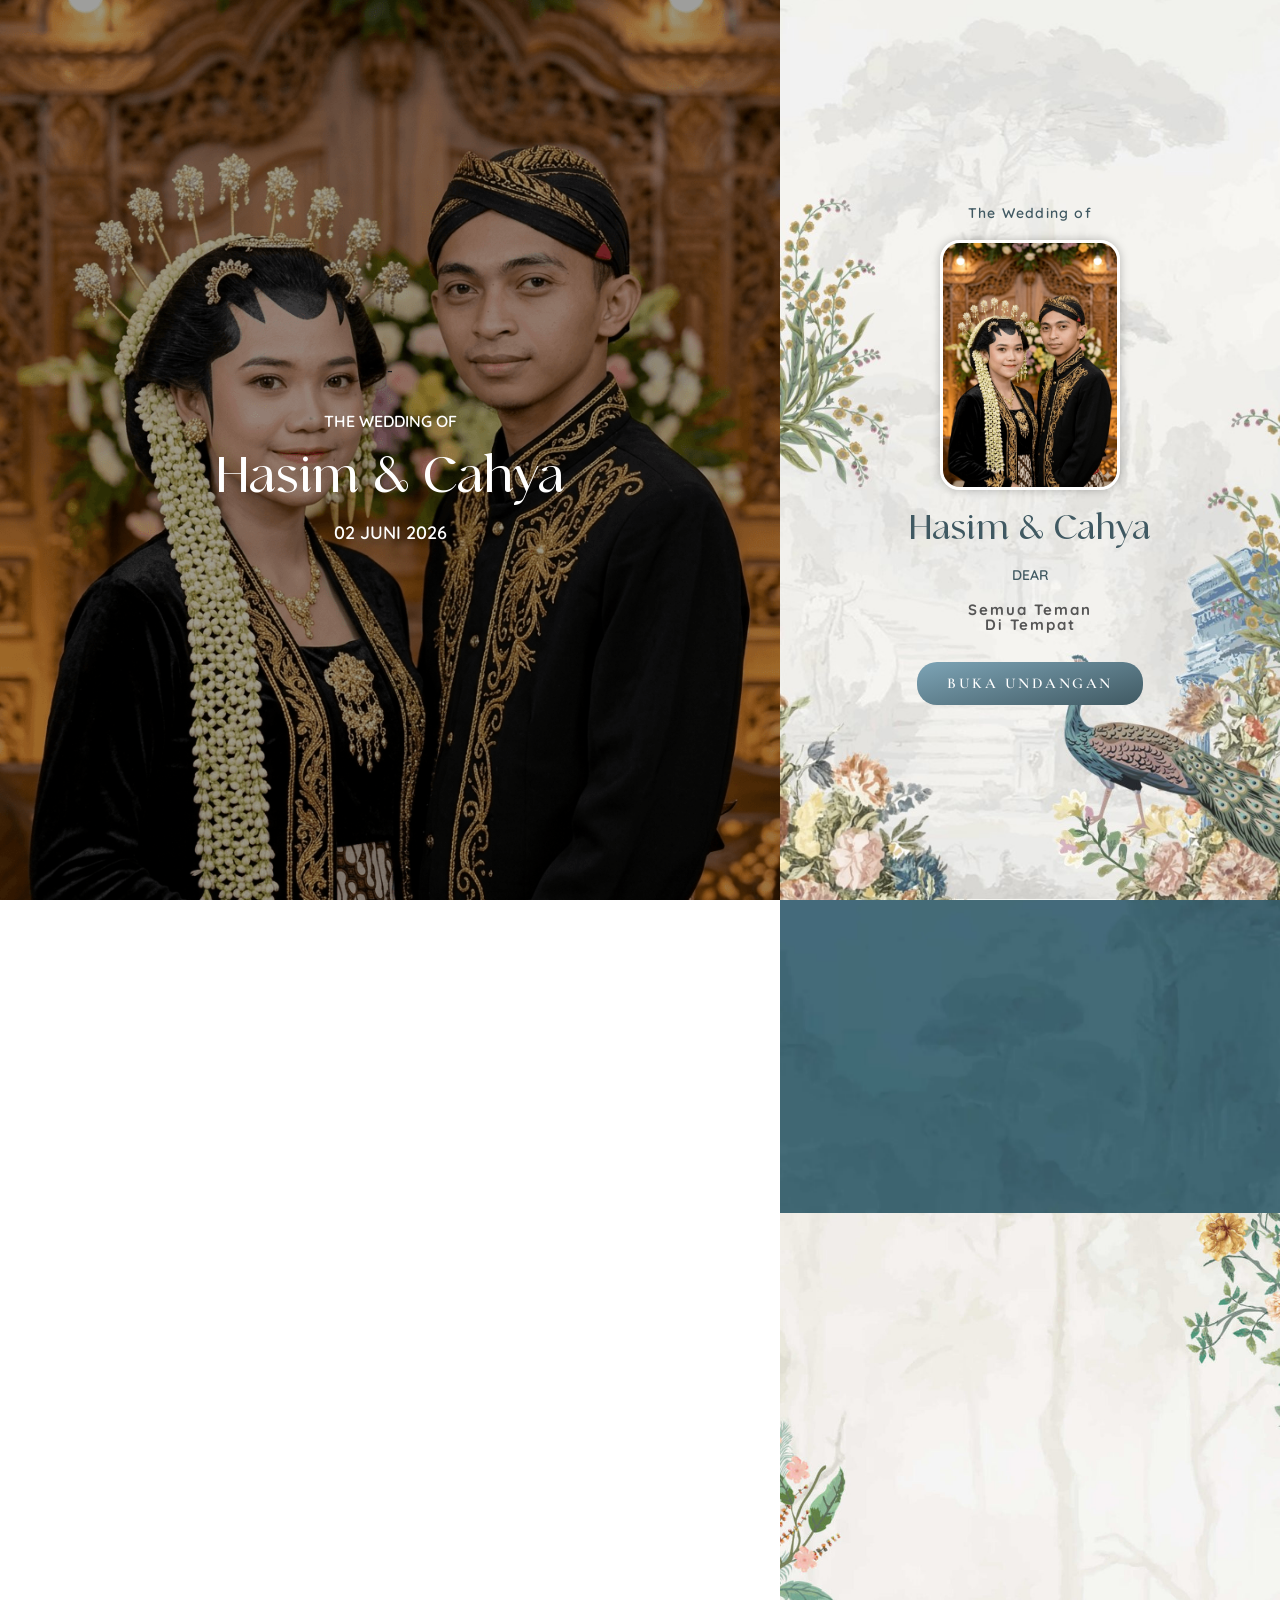
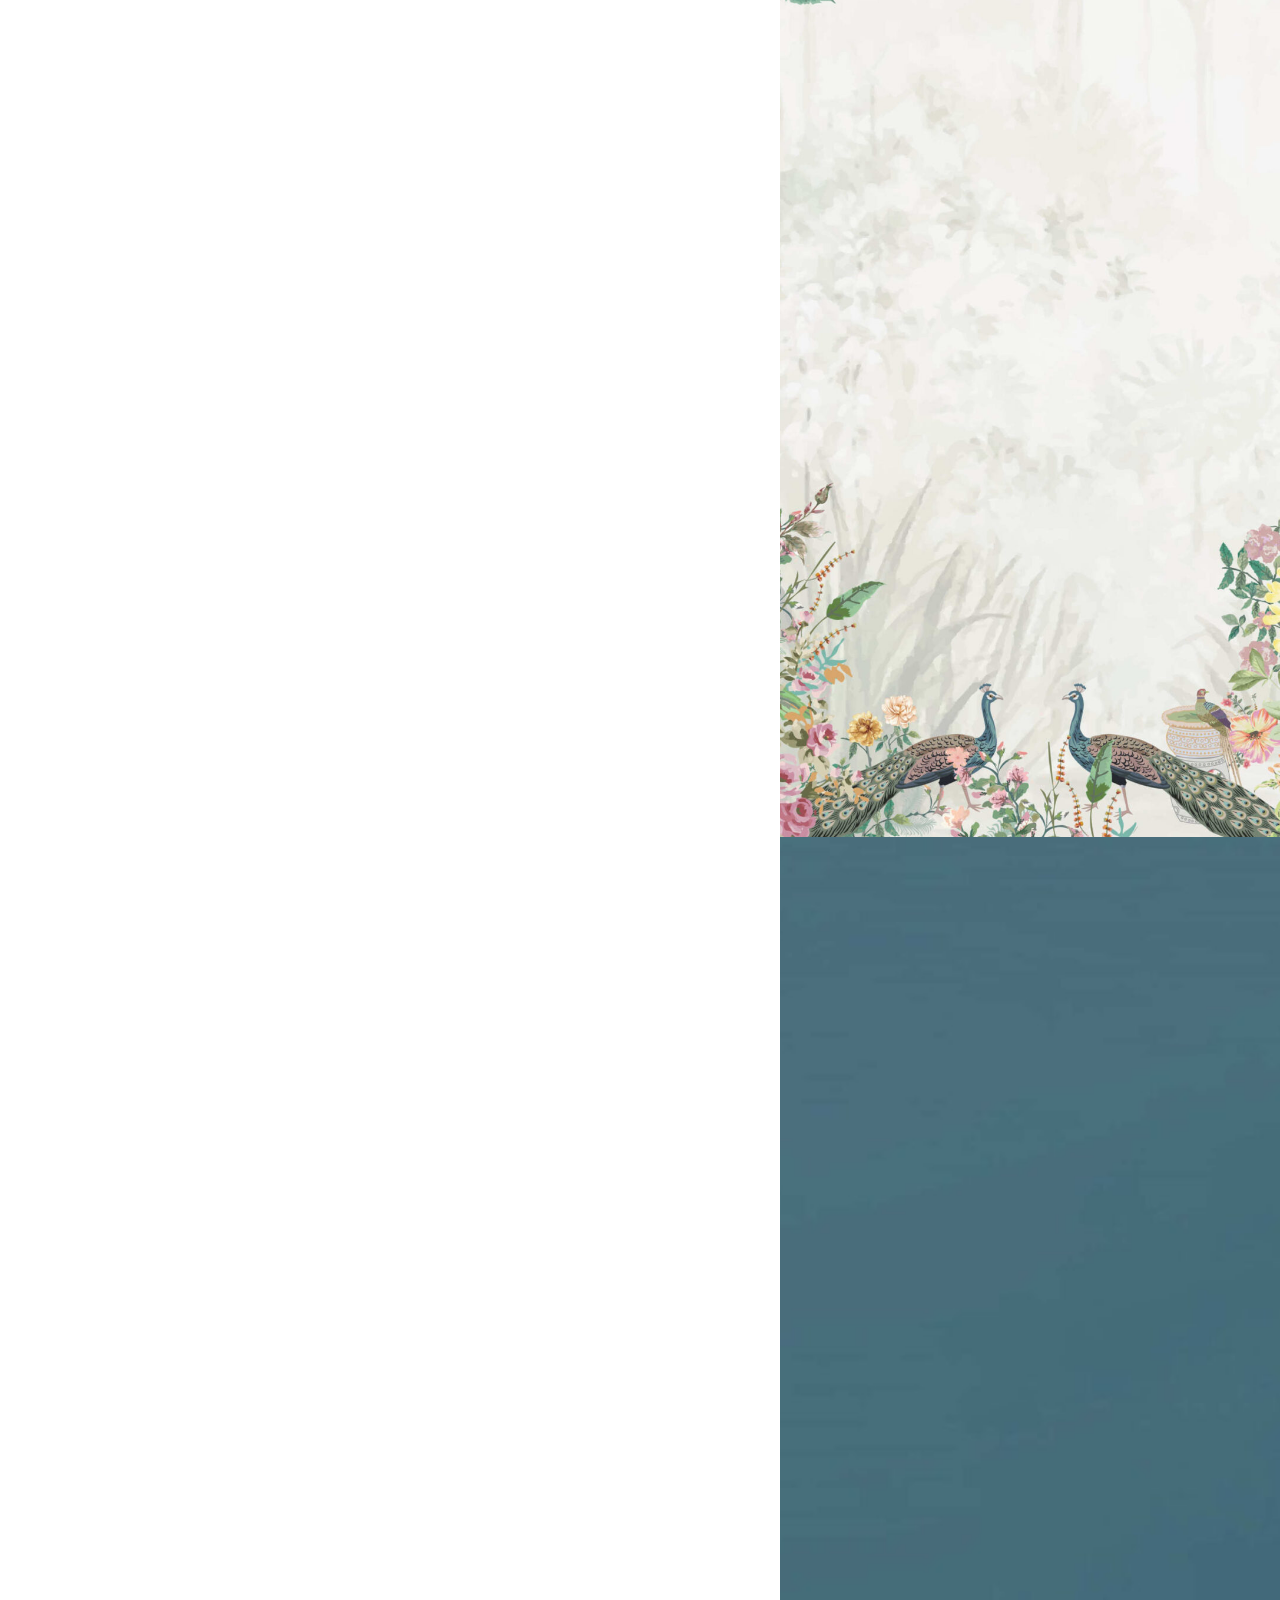
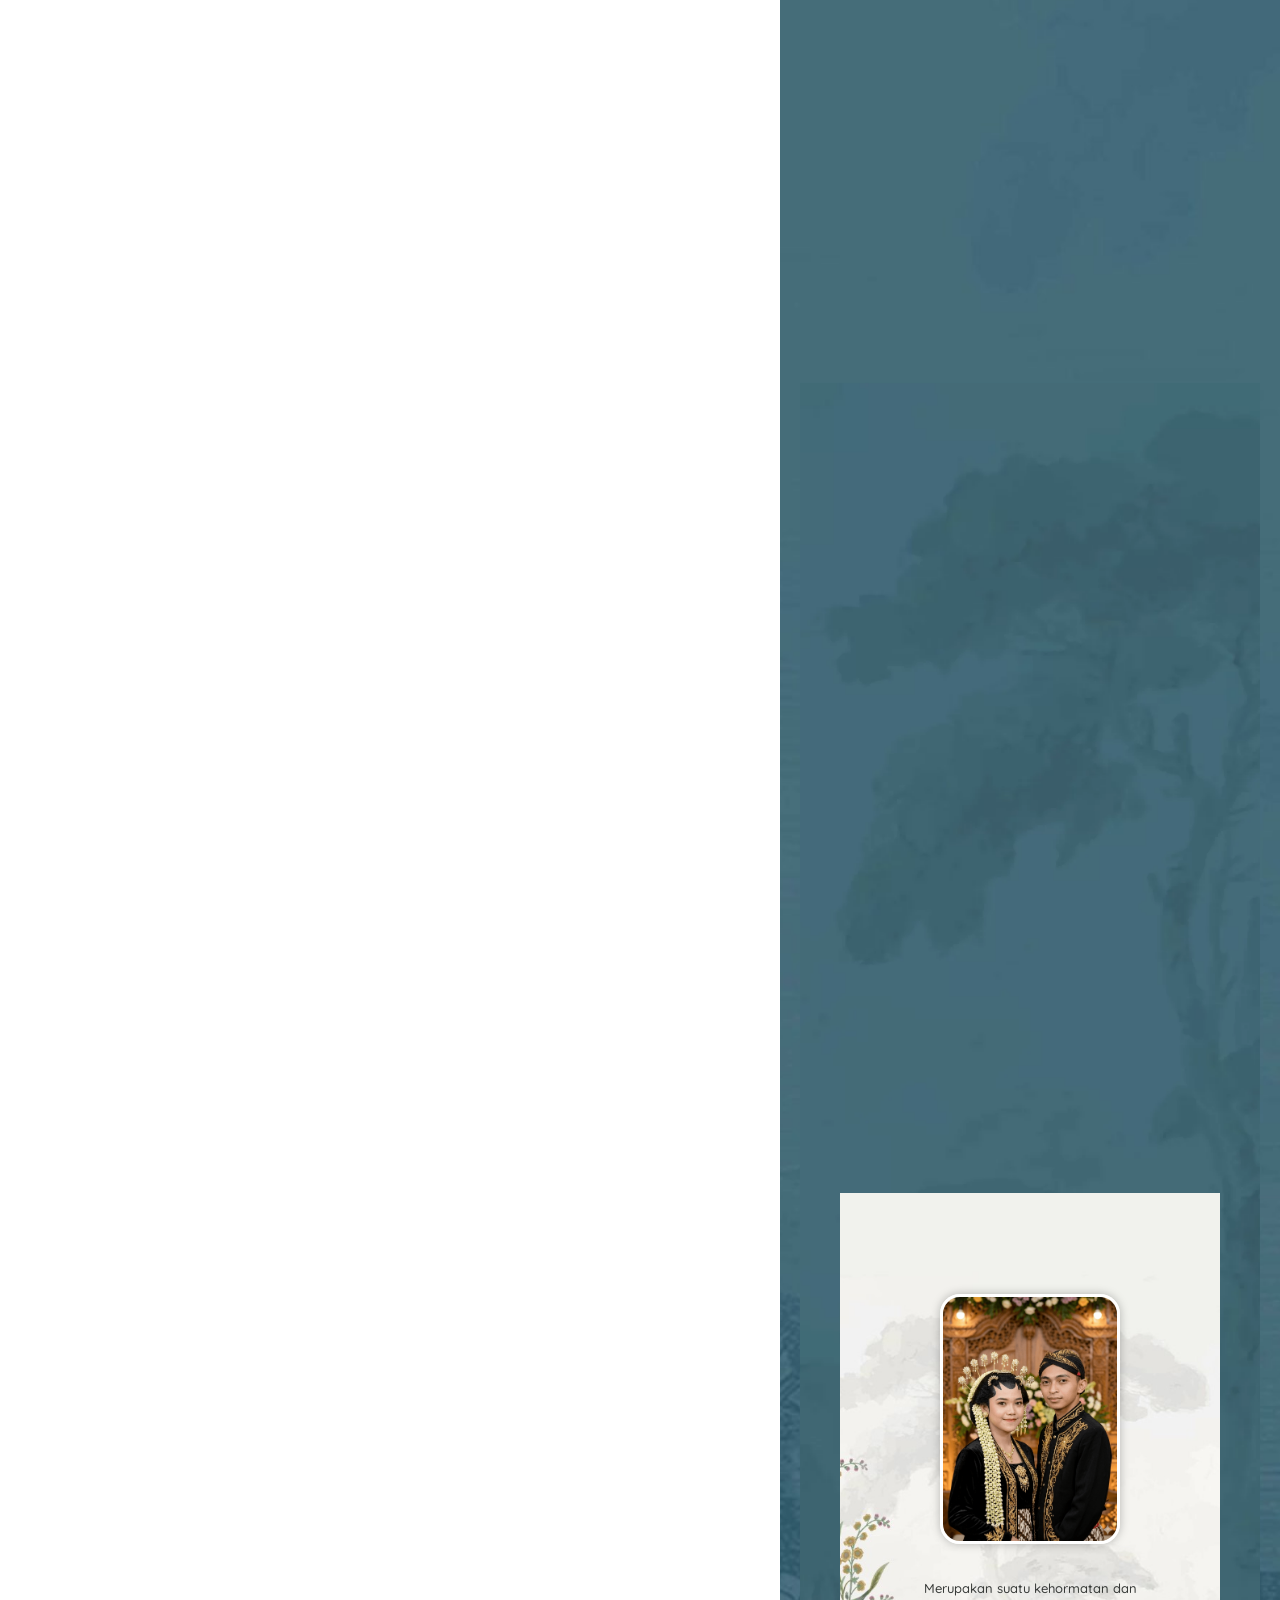
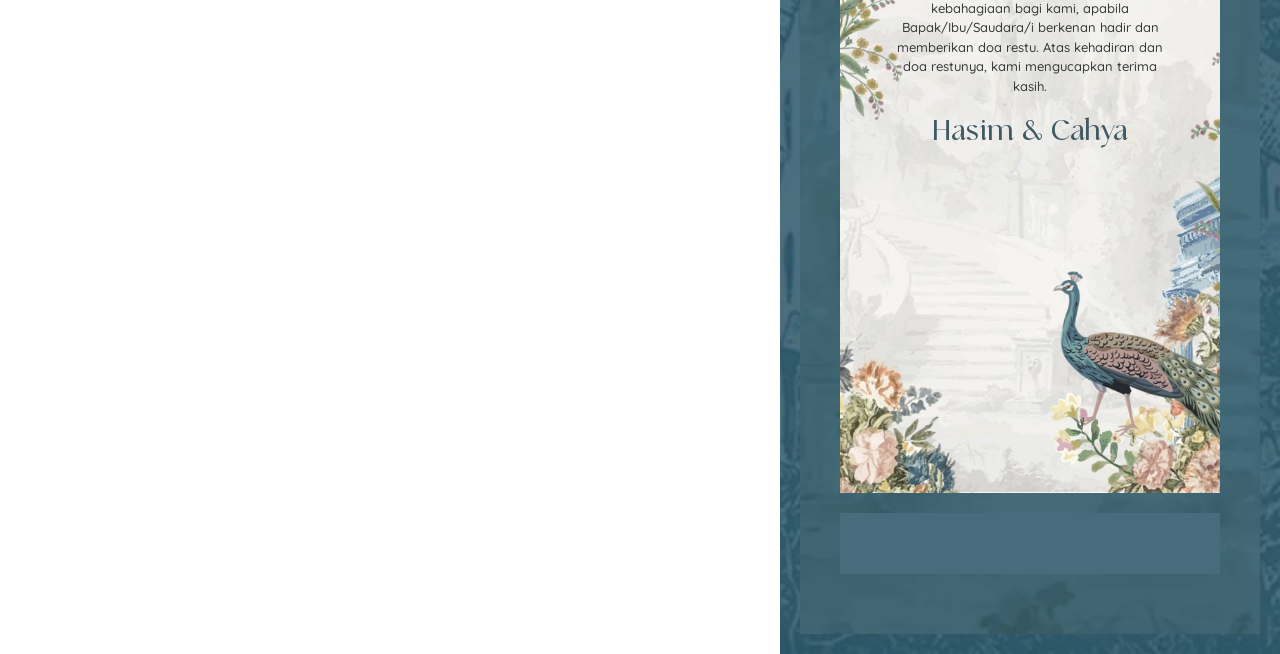
==== commit cb1ef500: "test" ====
--- a/index.html
+++ b/index.html
@@ -400,7 +400,7 @@
 				</div>
 				<div class="elementor-element elementor-element-542845a8 af slide-up elementor-widget elementor-widget-heading" data-id="542845a8" data-element_type="widget" data-widget_type="heading.default">
 				<div class="elementor-widget-container">
-					<h2 class="elementor-heading-title elementor-size-default">Cahya &amp; Hasim</h2>				</div>
+					<h2 class="elementor-heading-title elementor-size-default">Hasim &amp; Cahya</h2>				</div>
 				</div>
 				<div class="elementor-element elementor-element-6a962e29 af slide-up elementor-widget elementor-widget-heading" data-id="6a962e29" data-element_type="widget" data-widget_type="heading.default">
 				<div class="elementor-widget-container">
@@ -463,7 +463,7 @@
 					<h2 class="elementor-heading-title elementor-size-default">02 JUNI 2026</h2>				</div>
 				</div>
 				<div class="elementor-element elementor-element-ff77cd5 elementor-align-center animated-slow elementor-invisible elementor-widget elementor-widget-button" data-id="ff77cd5" data-element_type="widget" data-settings="{&quot;_animation&quot;:&quot;zoomIn&quot;,&quot;_animation_delay&quot;:10000}" data-widget_type="button.default">
-				<div class="elementor-widget-container" hidden>
+				<div class="elementor-widget-container">
 									<div class="elementor-button-wrapper">
 					<a class="elementor-button elementor-button-link elementor-size-xs" href="https://calendar.app.google/YCZv1cmimiYkV8Hk7" target="_blank">
 						<span class="elementor-button-content-wrapper">
@@ -960,19 +960,47 @@
 						</span>
 
 					</button>
+					<div id="loading" class="loading-popup">
+						<div class="spinner"></div>
+						<p>Mengirim...</p>
+						</div>
 
 					</div>
 				<!-- LIST -->
 				<div id="wish-list" class="cui-container-comments"></div>
 				<div id="pagination" class="pagination"></div>
 
-				<!-- LOAD MORE -->
-				<div style="text-align:center; margin-top:10px;">
-					<button onclick="loadMore()" class="cui-form-btn">Load More</button>
-				</div>
-
 				</div>
 				<style>
+					.loading-popup{
+					position: fixed;
+					top:0;
+					left:0;
+					width:100%;
+					height:100%;
+					background: rgba(0,0,0,0.5);
+					display:none;
+					justify-content:center;
+					align-items:center;
+					flex-direction:column;
+					z-index:9999;
+					color:white;
+					}
+
+					.spinner{
+					width:50px;
+					height:50px;
+					border:5px solid #fff;
+					border-top:5px solid transparent;
+					border-radius:50%;
+					animation: spin 1s linear infinite;
+					}
+
+					@keyframes spin{
+					100%{
+						transform: rotate(360deg);
+					}
+					}
 					.wish-form{
 
 						position:relative;
@@ -1330,7 +1358,7 @@
 				</div>
 				<div class="elementor-element elementor-element-37d4c221 ef slide-up elementor-widget elementor-widget-heading active" data-id="37d4c221" data-element_type="widget" data-widget_type="heading.default">
 				<div class="elementor-widget-container">
-					<h2 class="elementor-heading-title elementor-size-default">Cahya &amp; Hasim</h2>				</div>
+					<h2 class="elementor-heading-title elementor-size-default">Hasim &amp; Cahya</h2>				</div>
 				</div>
 				<div class="elementor-element elementor-element-71689270 elementor-widget elementor-widget-spacer" data-id="71689270" data-element_type="widget" data-widget_type="spacer.default">
 				<div class="elementor-widget-container">
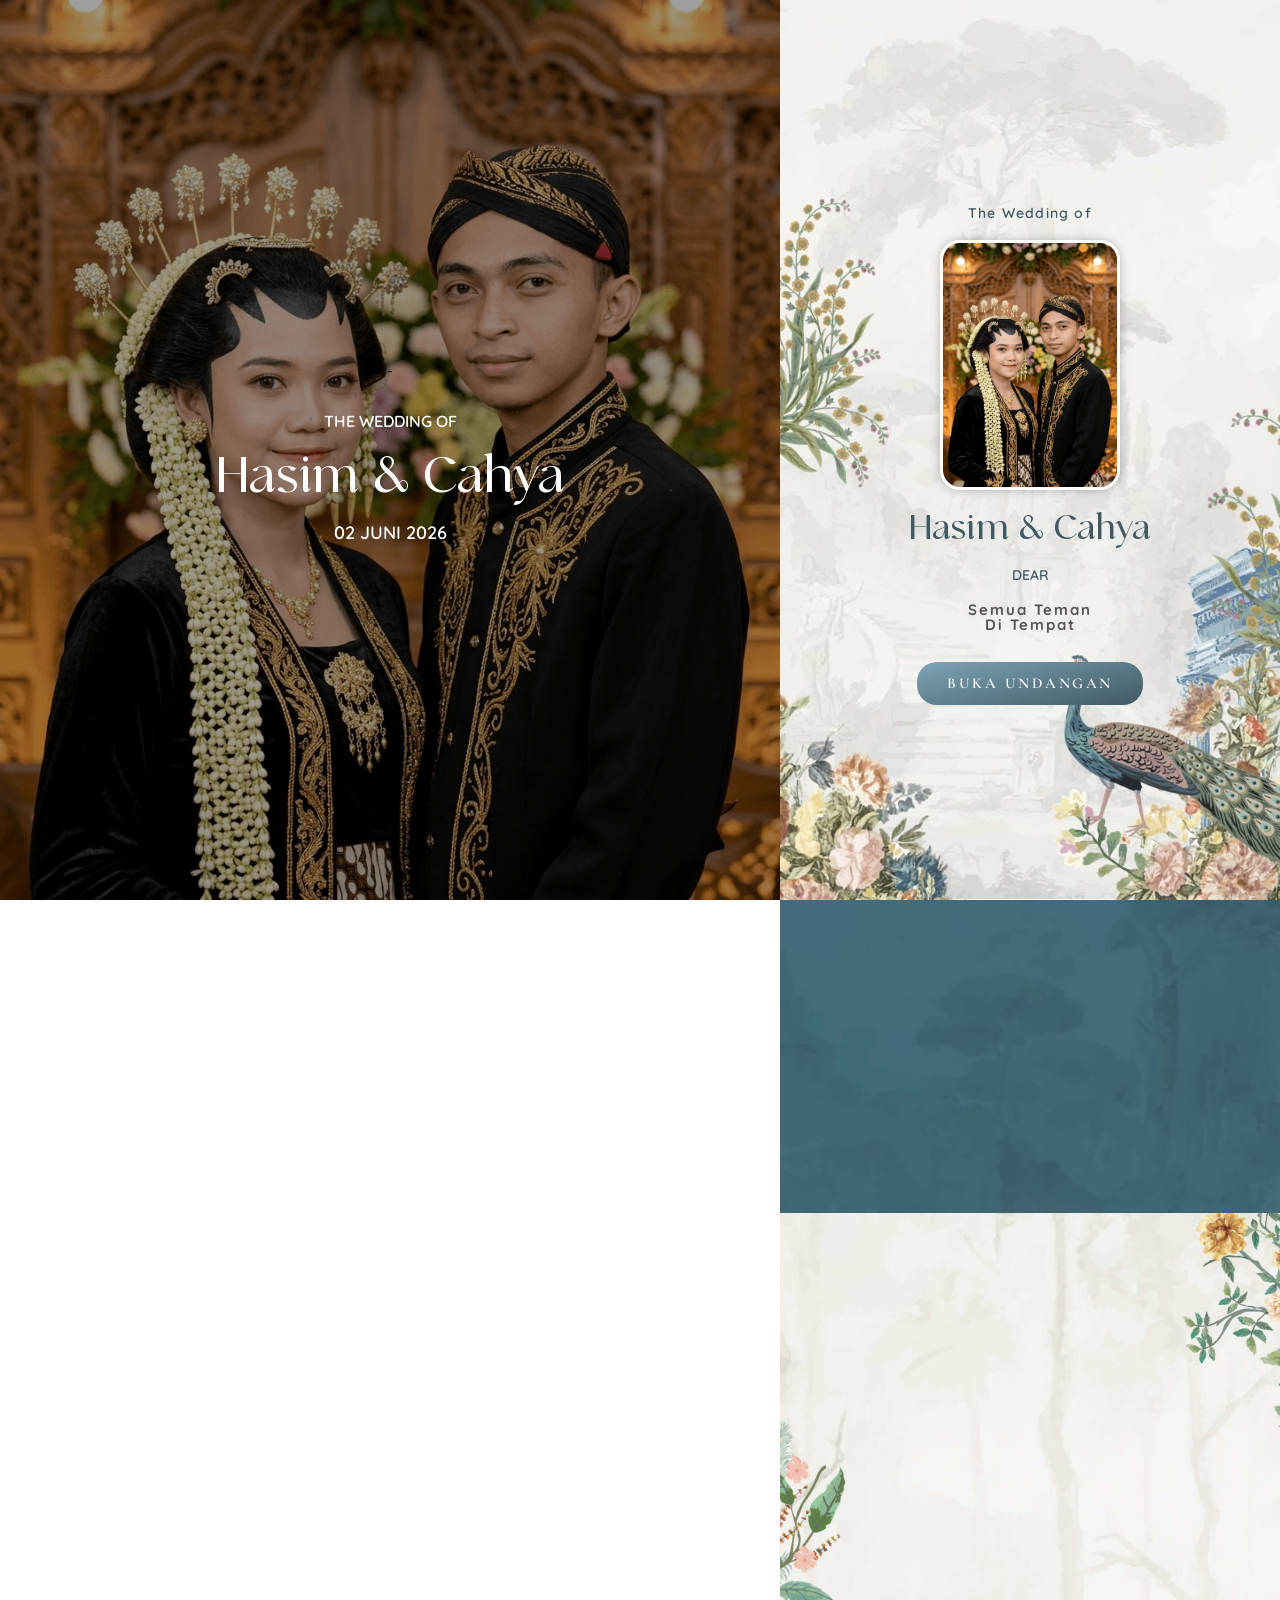
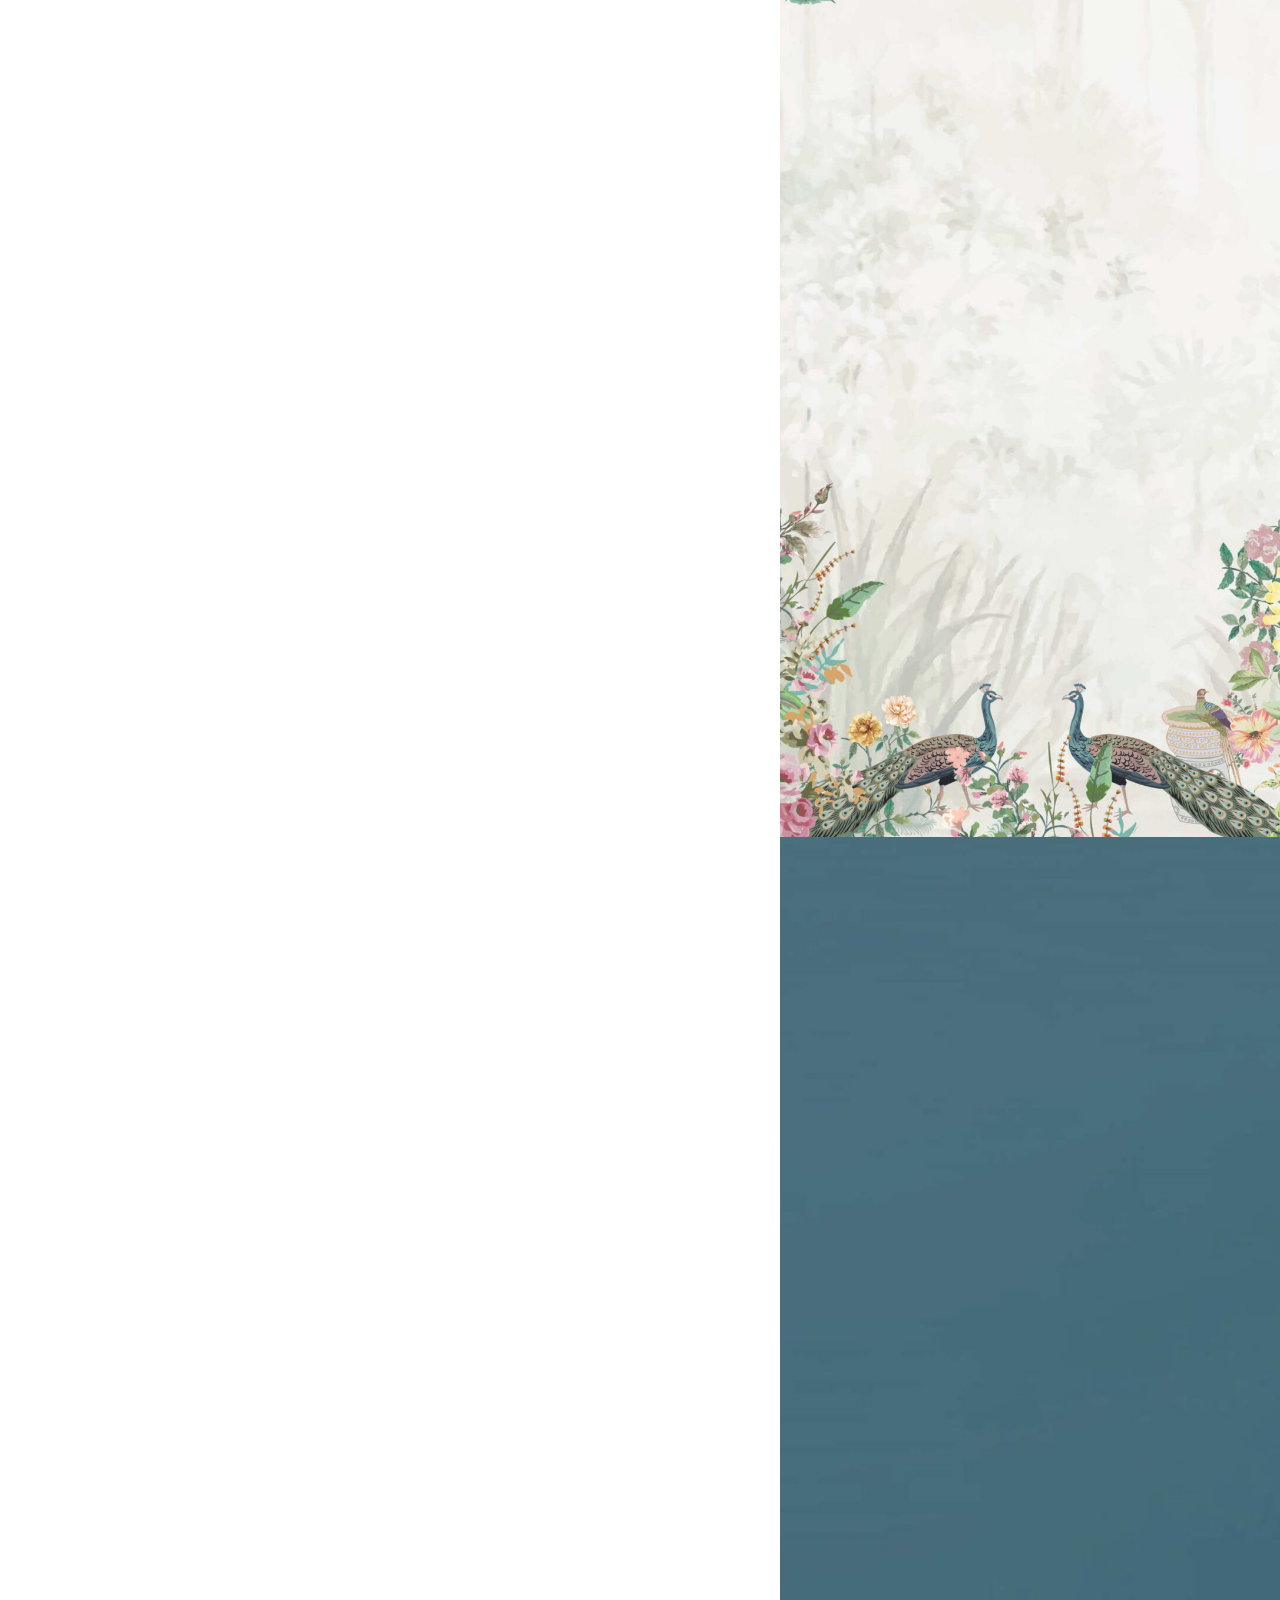
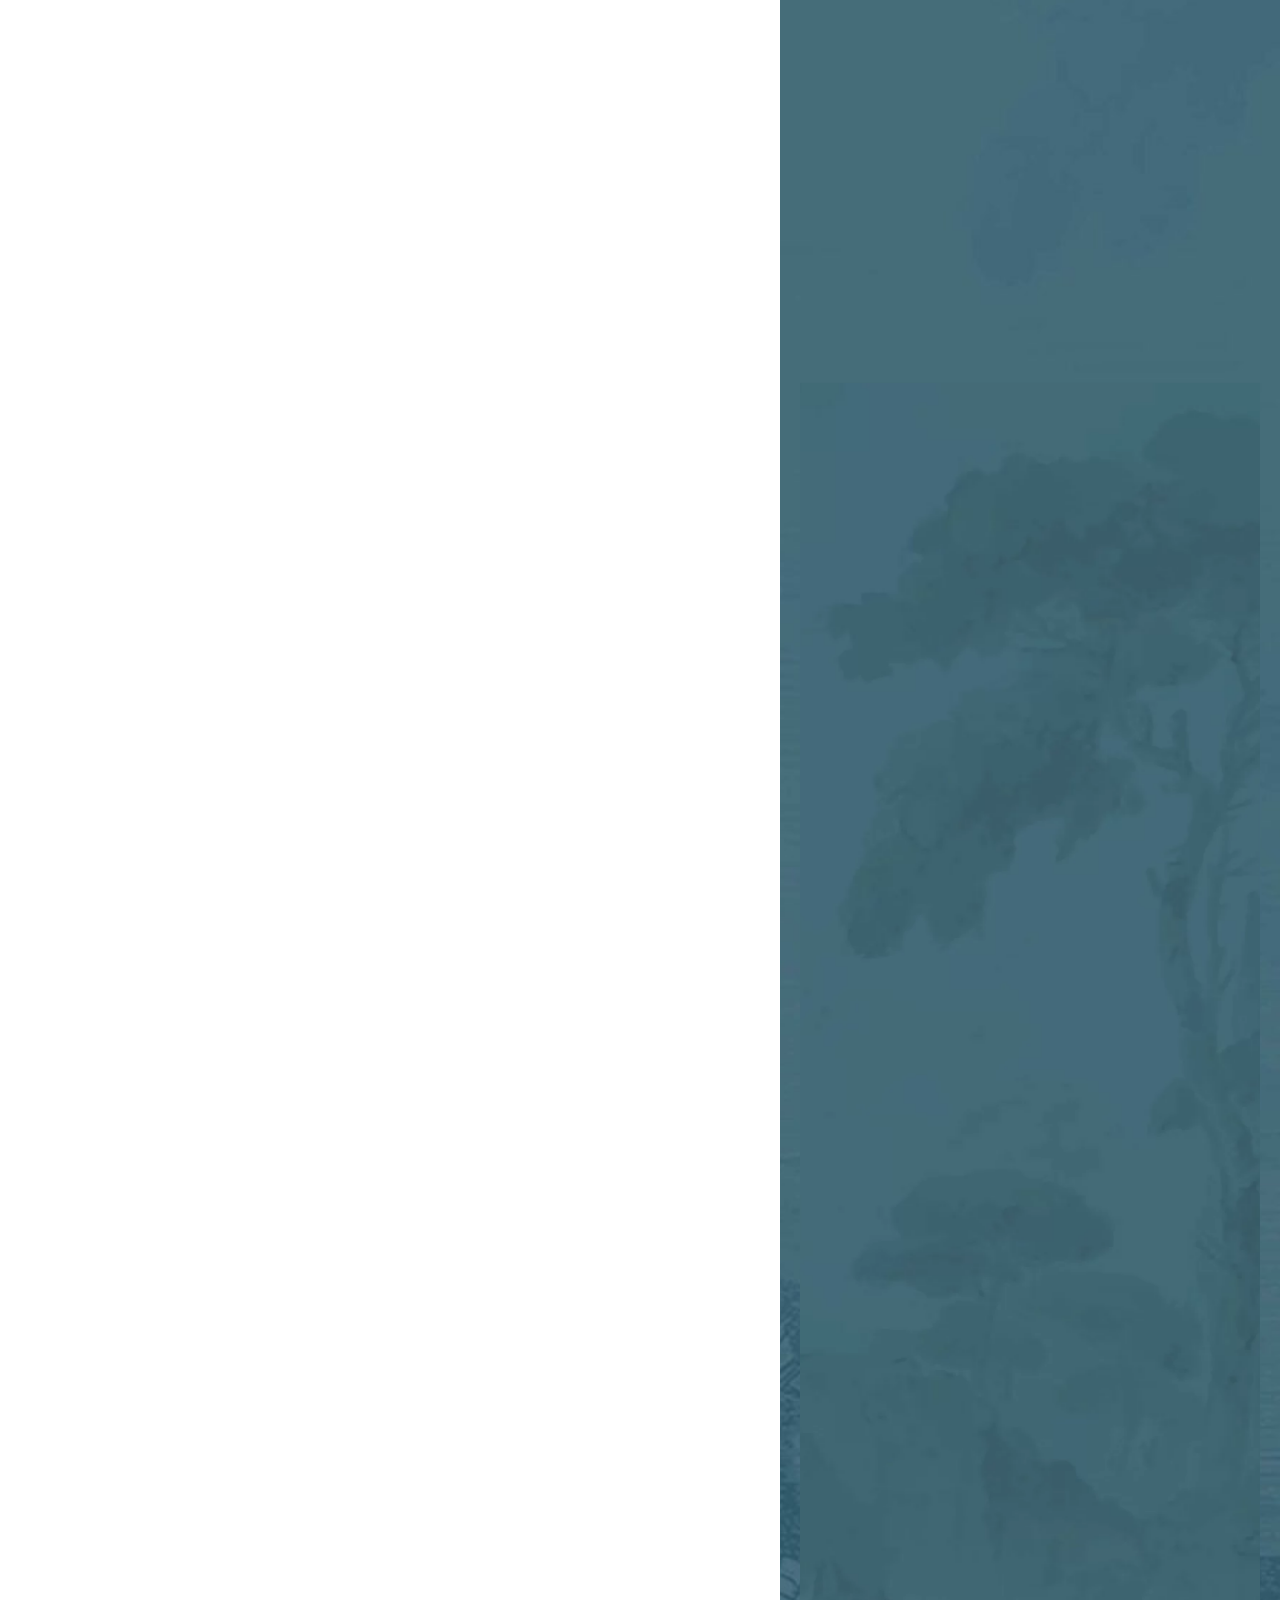
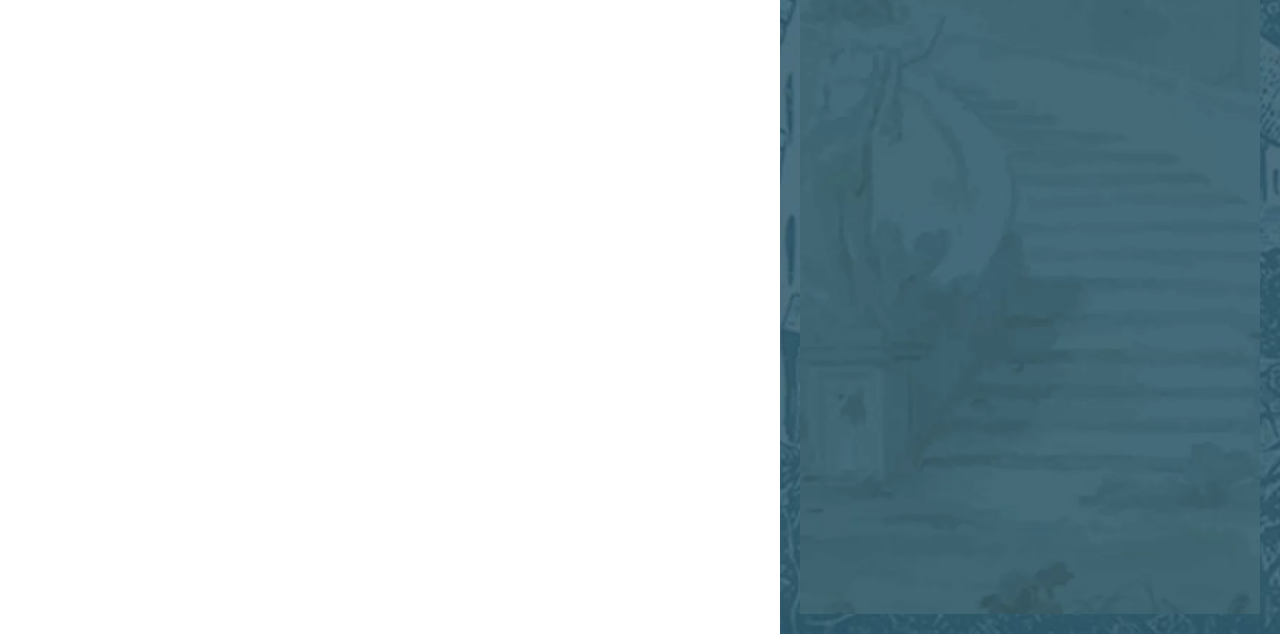
==== commit 58a0accd: "test" ====
--- a/index.html
+++ b/index.html
@@ -920,6 +920,7 @@
 						type="text"
 						placeholder="Nama Lengkap"
 						class="cui-input"
+						readonly
 						/>
 					</div>
 
@@ -960,11 +961,12 @@
 						</span>
 
 					</button>
-					<div id="loading" class="loading-popup">
-						<div class="spinner"></div>
-						<p>Mengirim...</p>
-						</div>
-
+					<div id="loading" class="premium-loading">
+					<div class="loading-card">
+						<div class="loader-ring"></div>
+						<h3>Mengirim Ucapan</h3>
+						<p>Mohon tunggu sebentar...</p>
+					</div>
 					</div>
 				<!-- LIST -->
 				<div id="wish-list" class="cui-container-comments"></div>
@@ -972,35 +974,119 @@
 
 				</div>
 				<style>
-					.loading-popup{
-					position: fixed;
-					top:0;
-					left:0;
-					width:100%;
-					height:100%;
-					background: rgba(0,0,0,0.5);
-					display:none;
-					justify-content:center;
-					align-items:center;
-					flex-direction:column;
-					z-index:9999;
-					color:white;
-					}
-
-					.spinner{
-					width:50px;
-					height:50px;
-					border:5px solid #fff;
-					border-top:5px solid transparent;
-					border-radius:50%;
-					animation: spin 1s linear infinite;
-					}
-
-					@keyframes spin{
-					100%{
-						transform: rotate(360deg);
-					}
-					}
+				.premium-loading{
+				position: fixed;
+				inset: 0;
+				background: rgba(15,15,15,0.45);
+				backdrop-filter: blur(8px);
+				-webkit-backdrop-filter: blur(8px);
+
+				display: none;
+				justify-content: center;
+				align-items: center;
+
+				z-index: 99999;
+
+				animation: fadeIn .25s ease;
+				}
+
+				.loading-card{
+				width: 280px;
+				padding: 32px 24px;
+
+				border-radius: 24px;
+
+				background: rgba(255,255,255,0.12);
+
+				border: 1px solid rgba(255,255,255,0.18);
+
+				box-shadow:
+					0 8px 32px rgba(0,0,0,0.25),
+					inset 0 1px 0 rgba(255,255,255,0.1);
+
+				text-align: center;
+
+				color: white;
+
+				animation: popUp .35s ease;
+				}
+
+				.loader-ring{
+				width: 70px;
+				height: 70px;
+
+				margin: 0 auto 20px;
+
+				border-radius: 50%;
+
+				border: 4px solid rgba(255,255,255,0.15);
+				border-top: 4px solid #ffffff;
+
+				animation: spin 1s linear infinite;
+
+				position: relative;
+				}
+
+				.loader-ring::before{
+				content: "";
+
+				position: absolute;
+				inset: 6px;
+
+				border-radius: 50%;
+
+				border: 3px solid transparent;
+				border-top: 3px solid rgba(255,255,255,0.7);
+
+				animation: spinReverse 1.5s linear infinite;
+				}
+
+				.loading-card h3{
+				margin: 0;
+				font-size: 20px;
+				font-weight: 700;
+				}
+
+				.loading-card p{
+				margin-top: 8px;
+				font-size: 14px;
+				opacity: .8;
+				}
+
+				@keyframes spin{
+				to{
+					transform: rotate(360deg);
+				}
+				}
+
+				@keyframes spinReverse{
+				to{
+					transform: rotate(-360deg);
+				}
+				}
+
+				@keyframes fadeIn{
+				from{
+					opacity: 0;
+				}
+				to{
+					opacity: 1;
+				}
+				}
+
+				@keyframes popUp{
+				from{
+					opacity: 0;
+					transform: scale(.85) translateY(10px);
+				}
+				to{
+					opacity: 1;
+					transform: scale(1) translateY(0);
+				}
+				}
+
+				</style>
+				<style>
 					.wish-form{
 
 						position:relative;
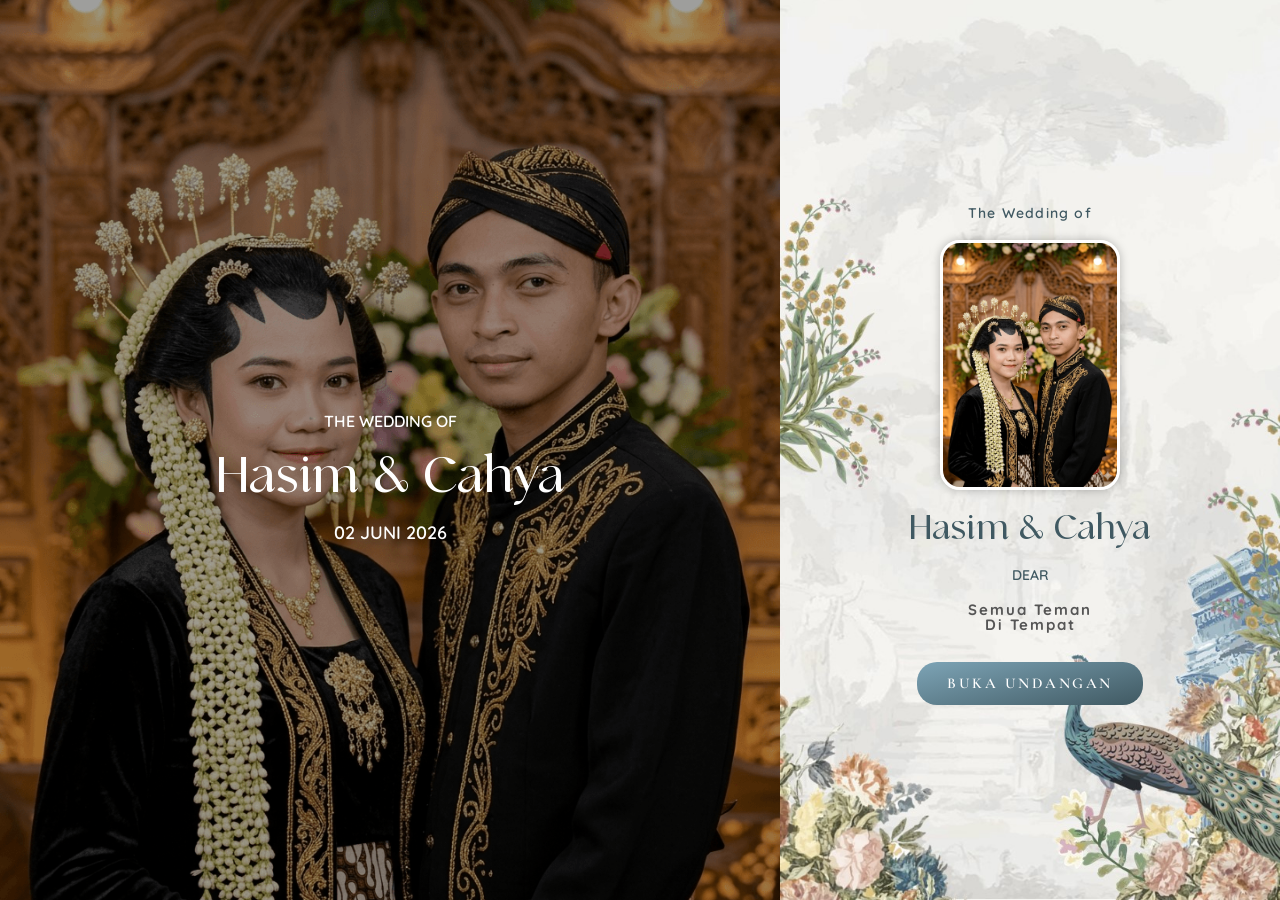
==== commit 203847e5: "q" ====
--- a/index.html
+++ b/index.html
@@ -1,26 +1,38 @@
-<!DOCTYPE html>
-<html lang="id">
-
-<!-- Added by HTTrack --><meta http-equiv="content-type" content="text/html;charset=UTF-8" /><!-- /Added by HTTrack -->
 <head>
 	<meta charset="UTF-8">
-		        <style type="text/css">
-            .cui-comment-text img {
-                max-width: 100% !important;
-            }
-        </style>
-        <meta name='robots' content='noindex, nofollow' />
-<link rel='dns-prefetch' href='./unpkg.com/index.html' />
-<link rel='dns-prefetch' href='./cdnjs.cloudflare.com/index.html' />
-<style id='wp-img-auto-sizes-contain-inline-css'>
-img:is([sizes=auto i],[sizes^="auto," i]){contain-intrinsic-size:3000px 1500px}
-/*# sourceURL=wp-img-auto-sizes-contain-inline-css */
-</style>
-<link rel='stylesheet' id='bdt-uikit-css' href='./wp-content/plugins/weddingpress/assets/css/modules/bdt-uikit5829.css?ver=3.15.1' media='all' />
-<link rel='stylesheet' id='ep-helper-css' href='./wp-content/plugins/weddingpress/assets/css/modules/ep-helper5dc4.css?ver=3.2.1.1' media='all' />
-<link href="https://cdn.jsdelivr.net/npm/aos@2.3.4/dist/aos.css" rel="stylesheet">
-<script src="https://cdn.jsdelivr.net/npm/aos@2.3.4/dist/aos.js"></script>
-<style id='wp-emoji-styles-inline-css'>
+	<meta name='robots' content='noindex, nofollow' />
+	
+	<!-- Favicon (opsional - buat file favicon.ico terpisah) -->
+	<link rel="icon" type="image/x-icon" href="https://hasim-wedding.vercel.app/image/couple.png">
+	
+	<!-- Open Graph untuk Pratinjau WhatsApp -->
+	<meta property="og:title" content="Undangan Pernikahan Hasim &amp; Cahya" />
+	<meta property="og:description" content="Kepada Yth. Bapak/Ibu/Saudara/i, kami mengundang Anda untuk menghadiri acara pernikahan kami. Buka undangan untuk melihat detail acara. Terima kasih." />
+	<meta property="og:image" content="https://hasim-wedding.vercel.app/image/couple.png" />
+	<meta property="og:image:width" content="800" />
+	<meta property="og:image:height" content="600" />
+	<meta property="og:url" content="https://hasim-wedding.vercel.app/" />
+	<meta property="og:type" content="website" />
+	
+	<!-- Twitter Card -->
+	<meta name="twitter:card" content="summary_large_image" />
+	<meta name="twitter:title" content="Undangan Pernikahan Hasim &amp; Cahya" />
+	<meta name="twitter:description" content="Kami mengundang Anda untuk hadir di acara pernikahan kami." />
+	<meta name="twitter:image" content="https://hasim-wedding.vercel.app/image/couple.png" />
+	
+	<!-- DNS Prefetch -->
+	<link rel='dns-prefetch' href='//unpkg.com' />
+	<link rel='dns-prefetch' href='//cdnjs.cloudflare.com' />
+	
+	<!-- CSS lainnya... -->
+	<style id='wp-img-auto-sizes-contain-inline-css'>
+	img:is([sizes=auto i],[sizes^="auto," i]){contain-intrinsic-size:3000px 1500px}
+	</style>
+	<link rel='stylesheet' id='bdt-uikit-css' href='./wp-content/plugins/weddingpress/assets/css/modules/bdt-uikit5829.css?ver=3.15.1' media='all' />
+	<link rel='stylesheet' id='ep-helper-css' href='./wp-content/plugins/weddingpress/assets/css/modules/ep-helper5dc4.css?ver=3.2.1.1' media='all' />
+	<link href="https://cdn.jsdelivr.net/npm/aos@2.3.4/dist/aos.css" rel="stylesheet">
+	<script src="https://cdn.jsdelivr.net/npm/aos@2.3.4/dist/aos.js"></script>
+	<style id='wp-emoji-styles-inline-css'>
 
 	img.wp-smiley, img.emoji {
 		display: inline !important;
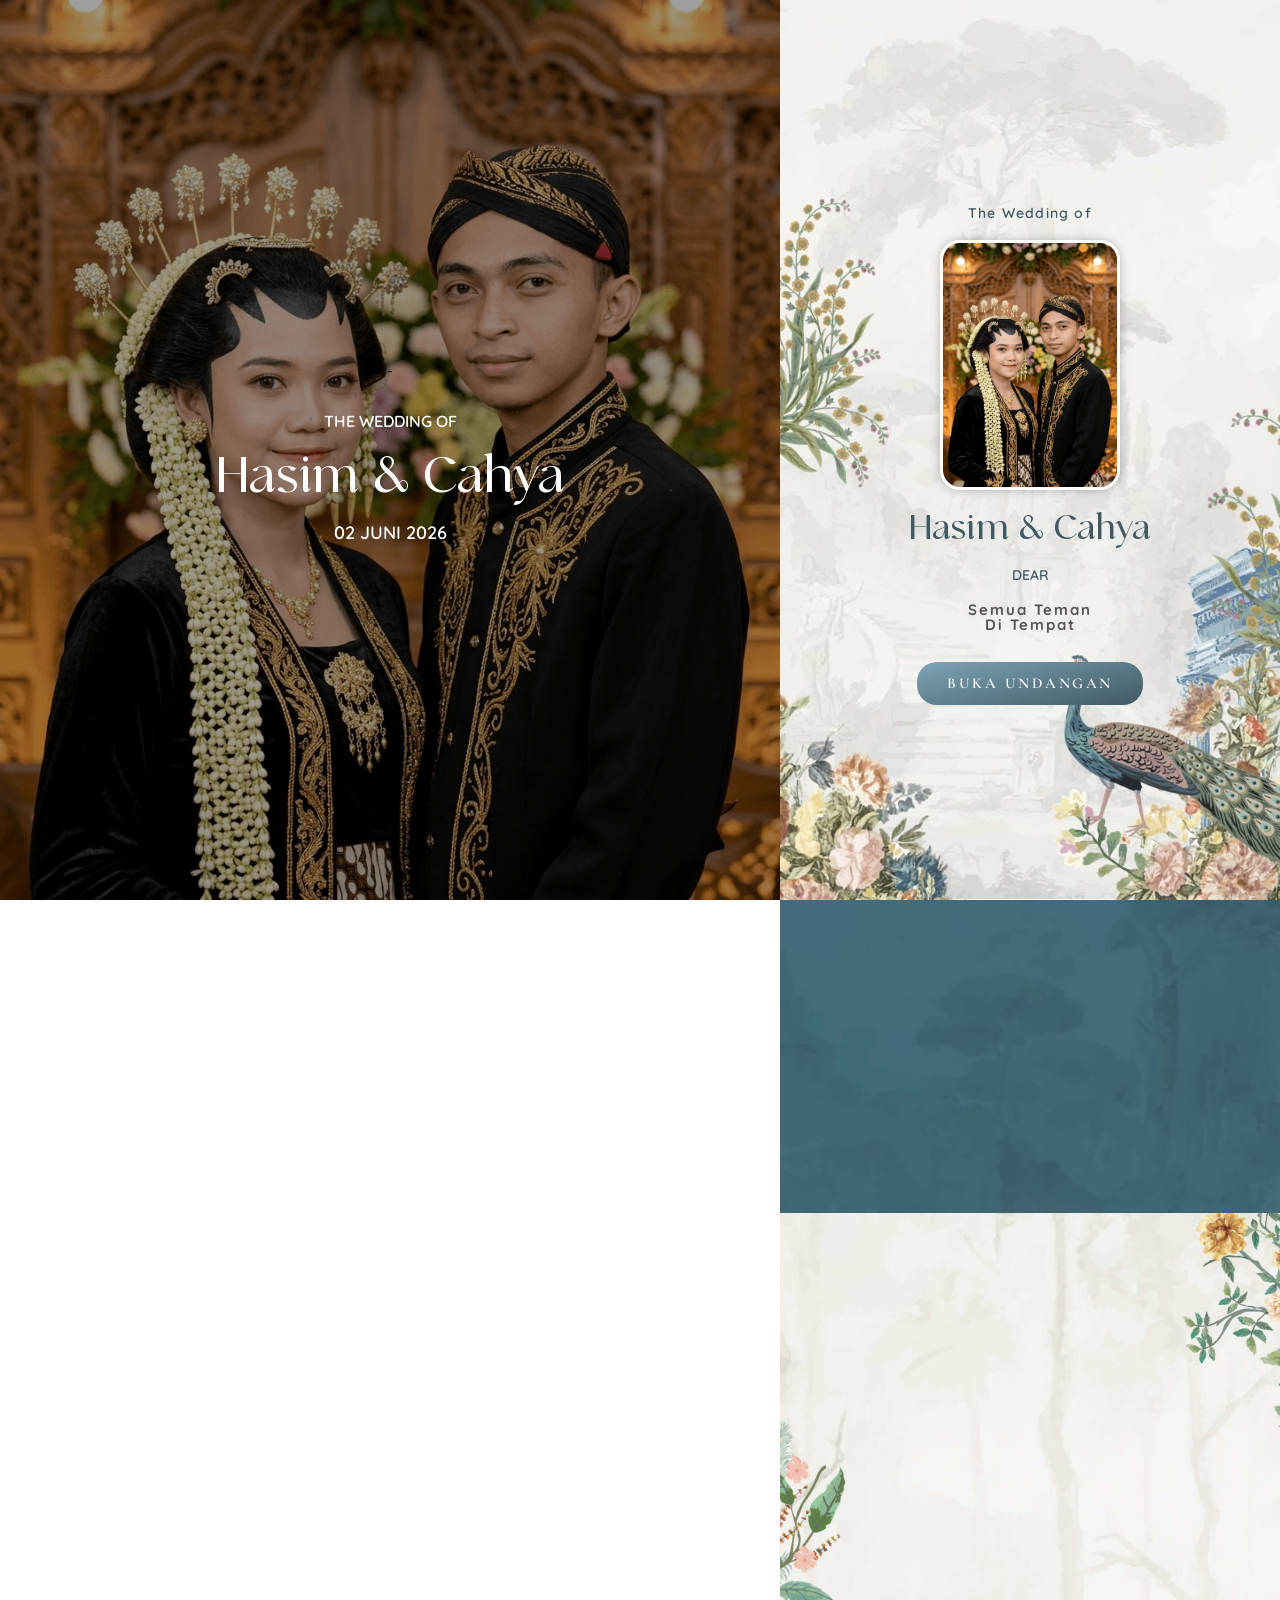
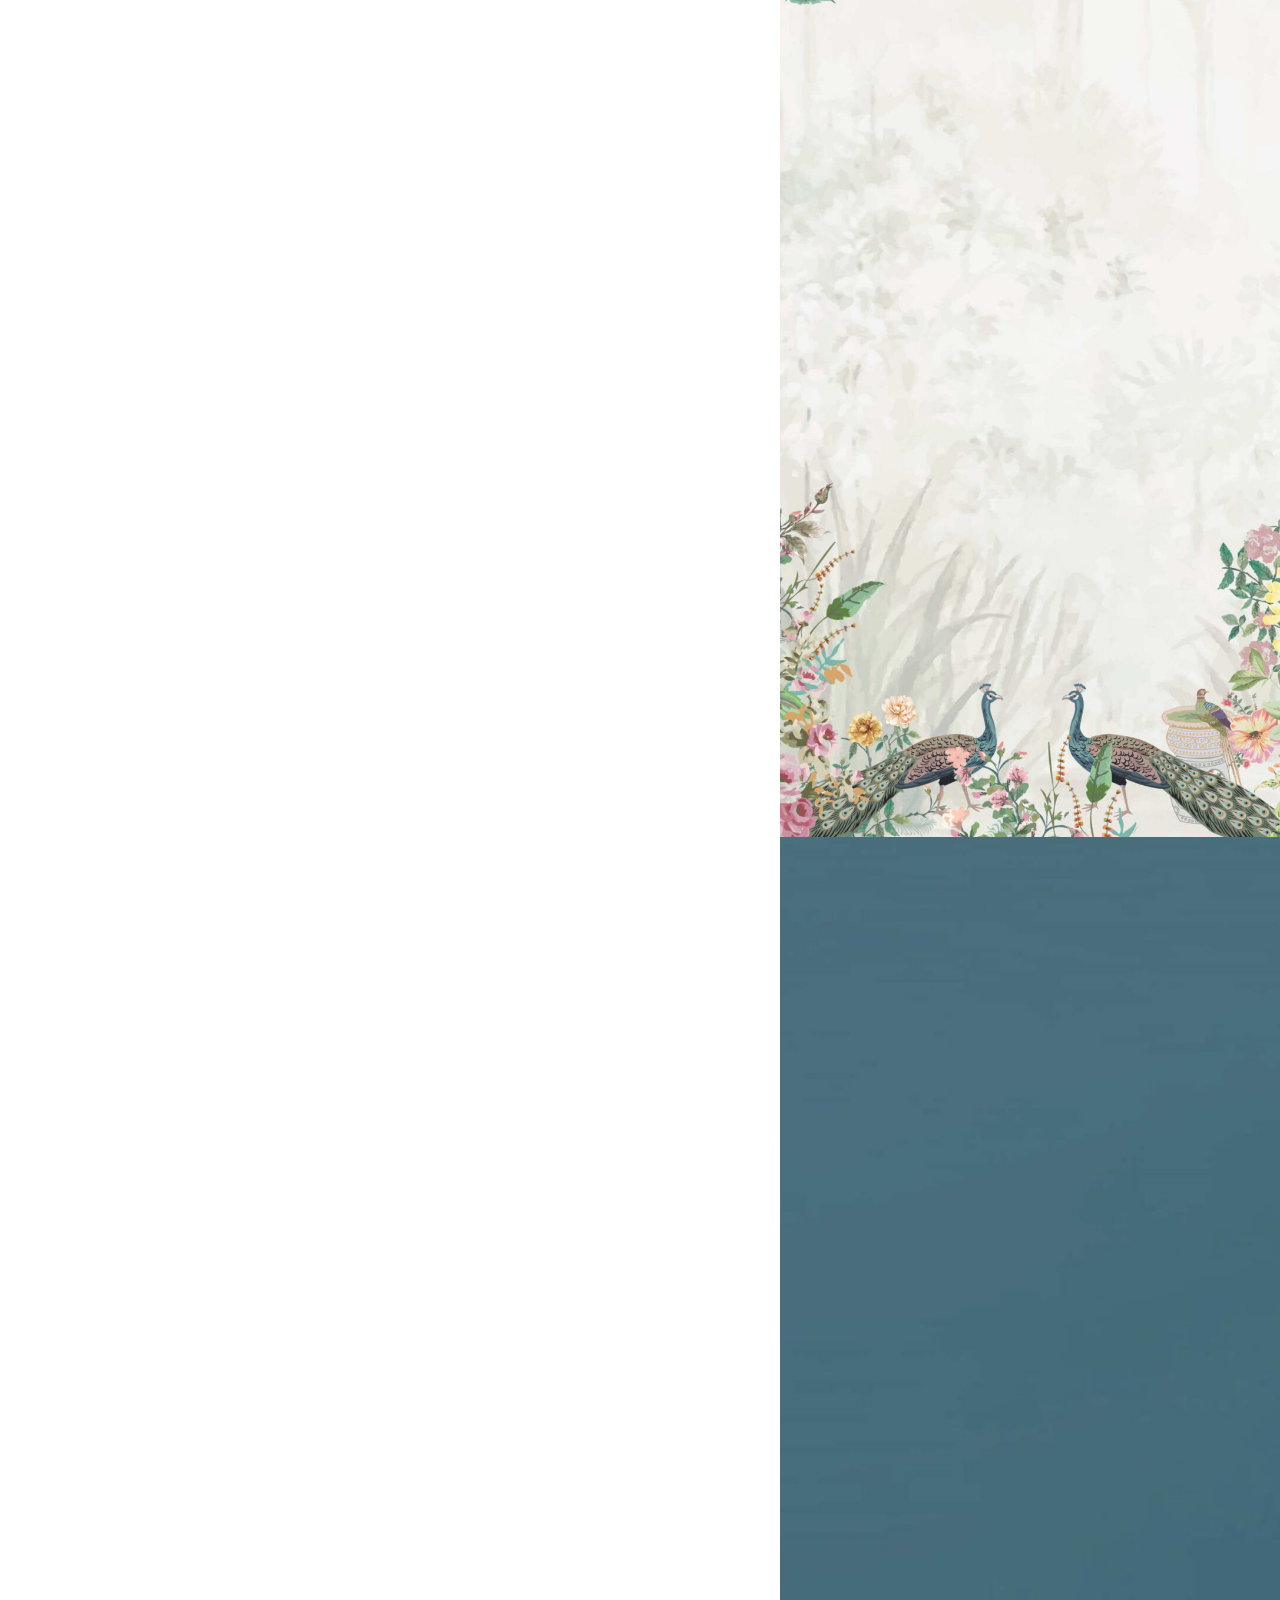
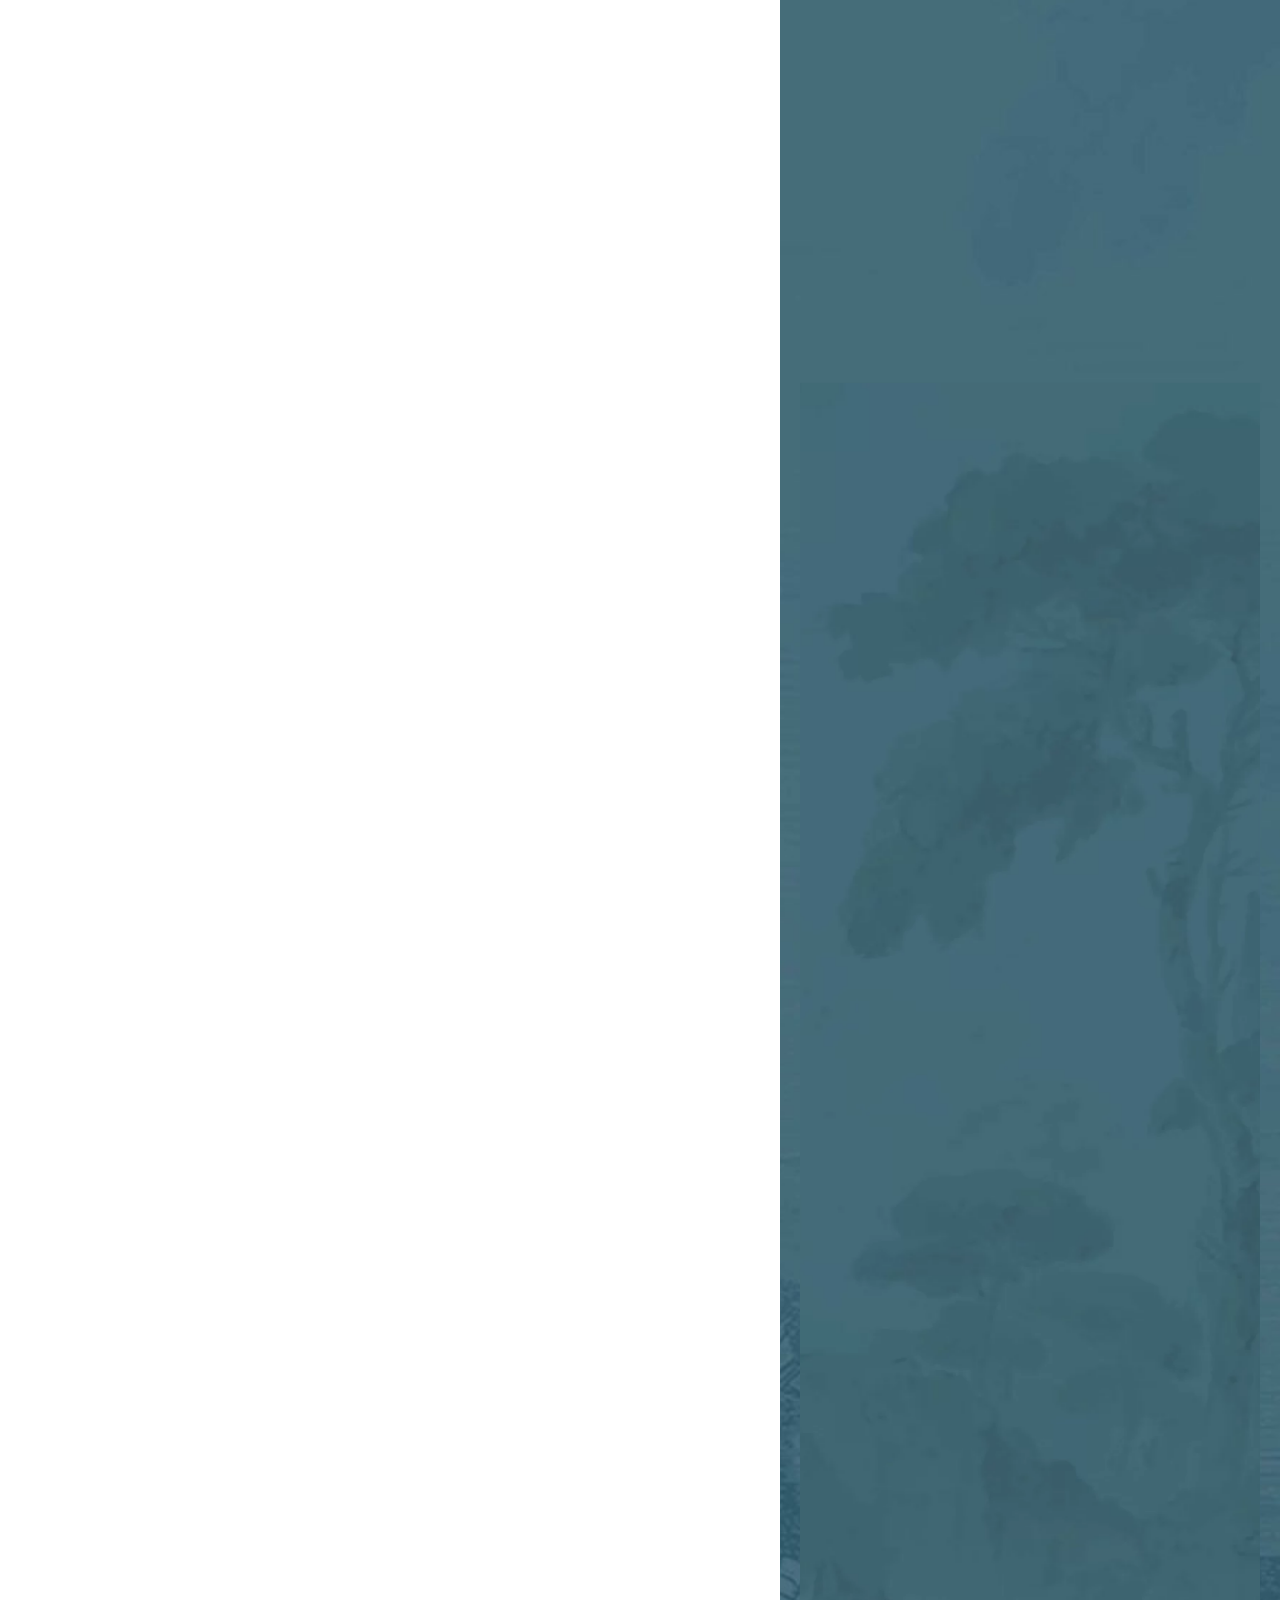
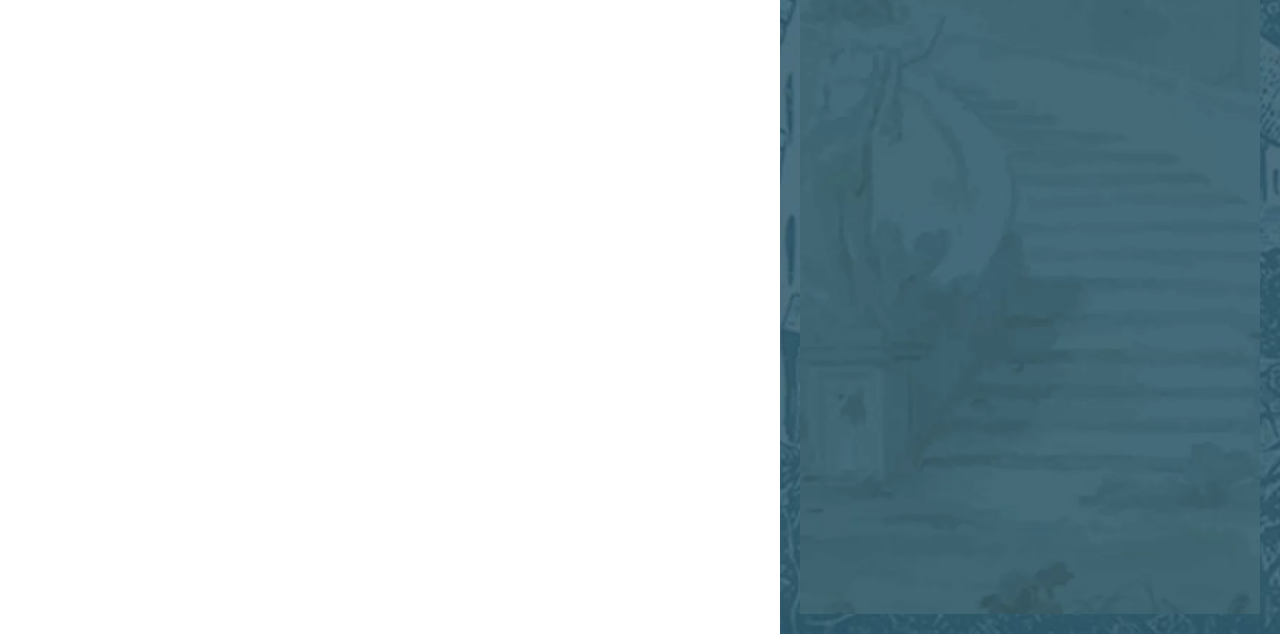
==== commit 5f40aeb6: "test" ====
--- a/index.html
+++ b/index.html
@@ -1,4 +1,13 @@
+<!DOCTYPE html>
+<html lang="id">
+
+<!-- Added by HTTrack --><meta http-equiv="content-type" content="text/html;charset=UTF-8" /><!-- /Added by HTTrack -->
 <head>
+		        <style type="text/css">
+            .cui-comment-text img {
+                max-width: 100% !important;
+            }
+        </style>
 	<meta charset="UTF-8">
 	<meta name='robots' content='noindex, nofollow' />
 	
